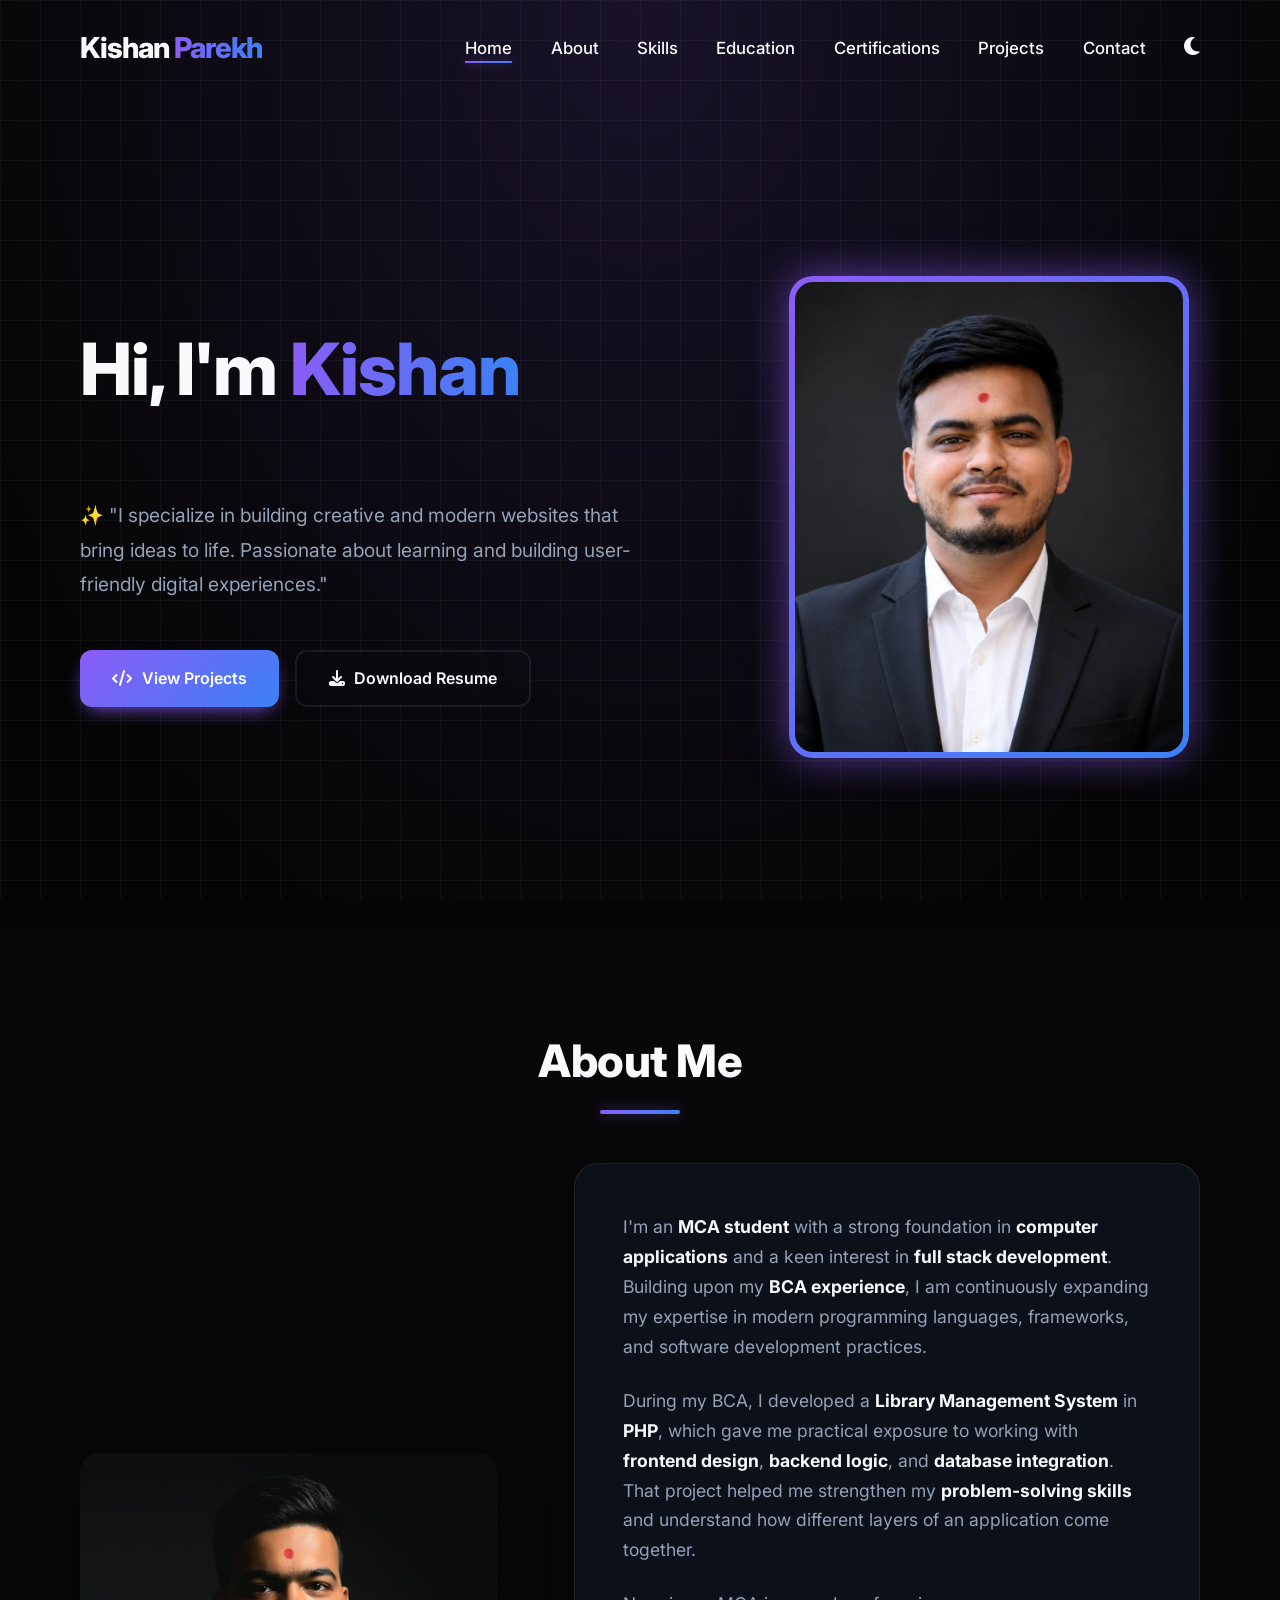
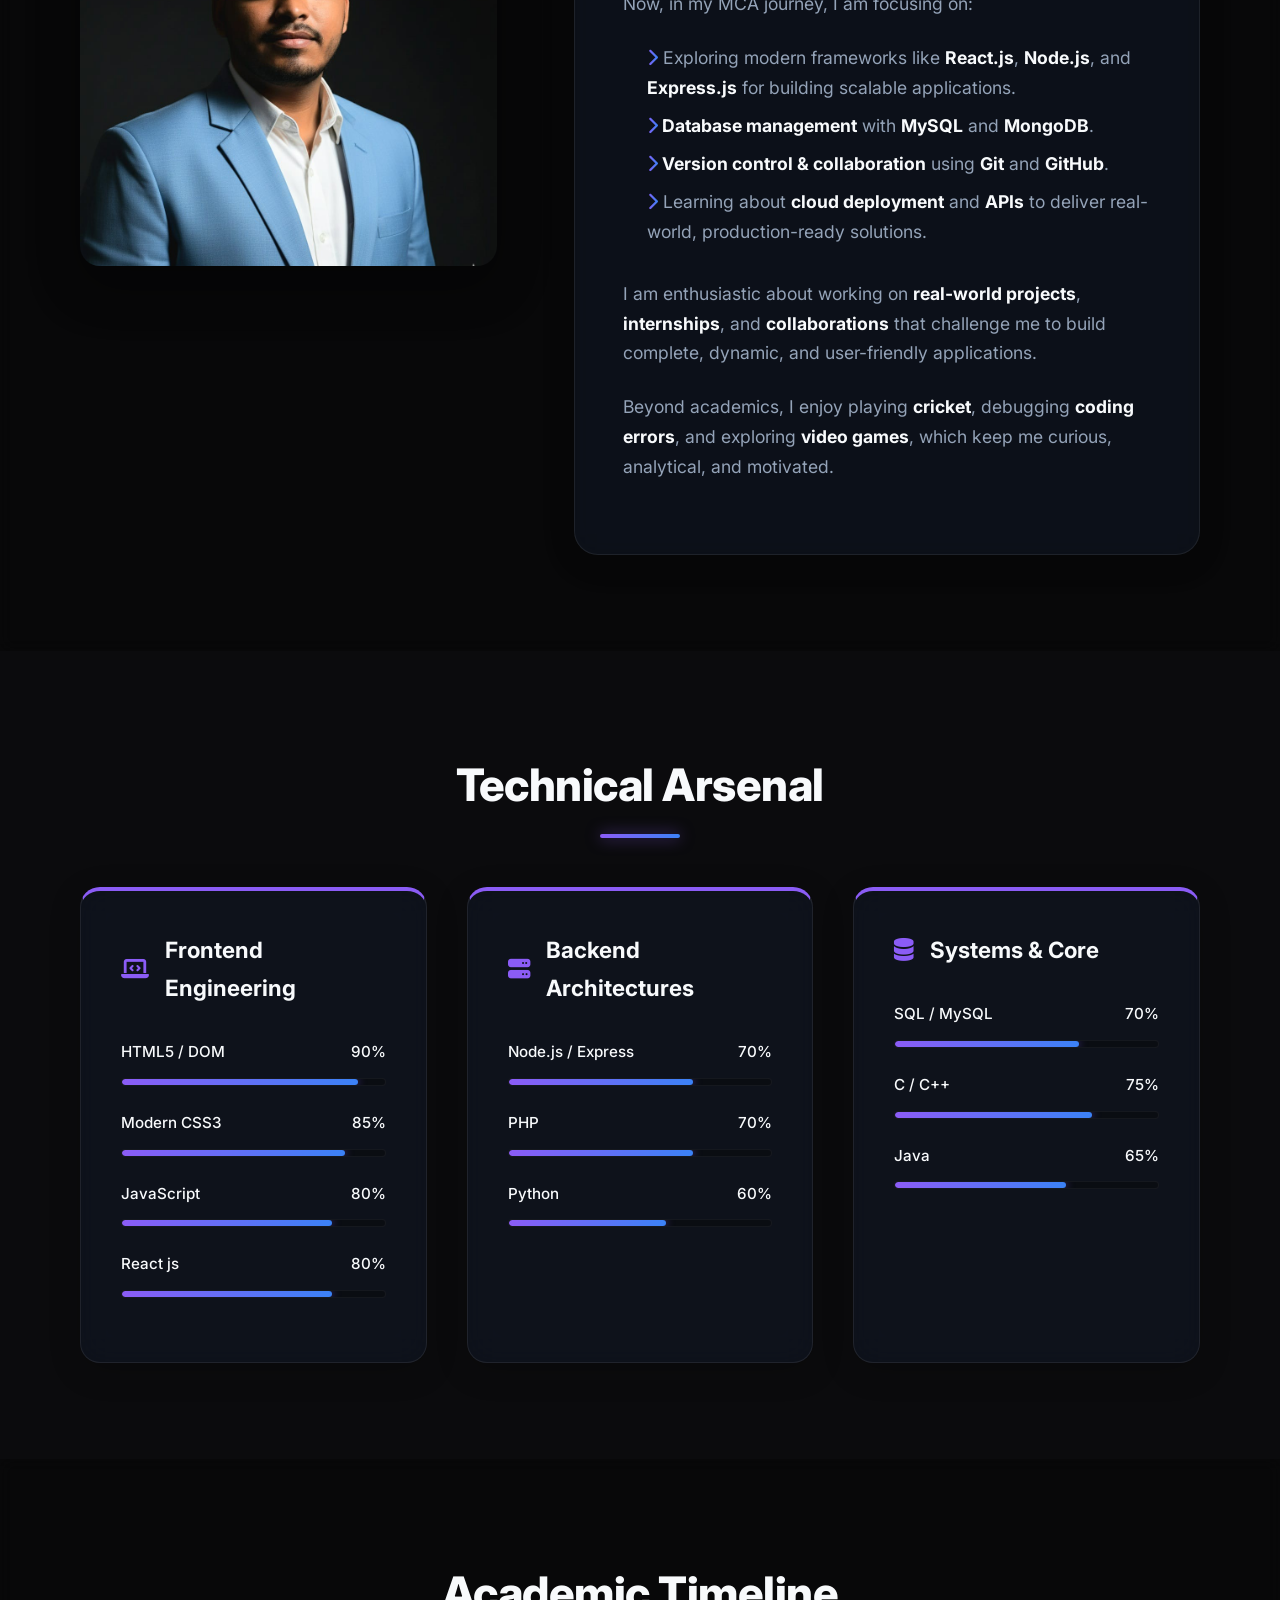
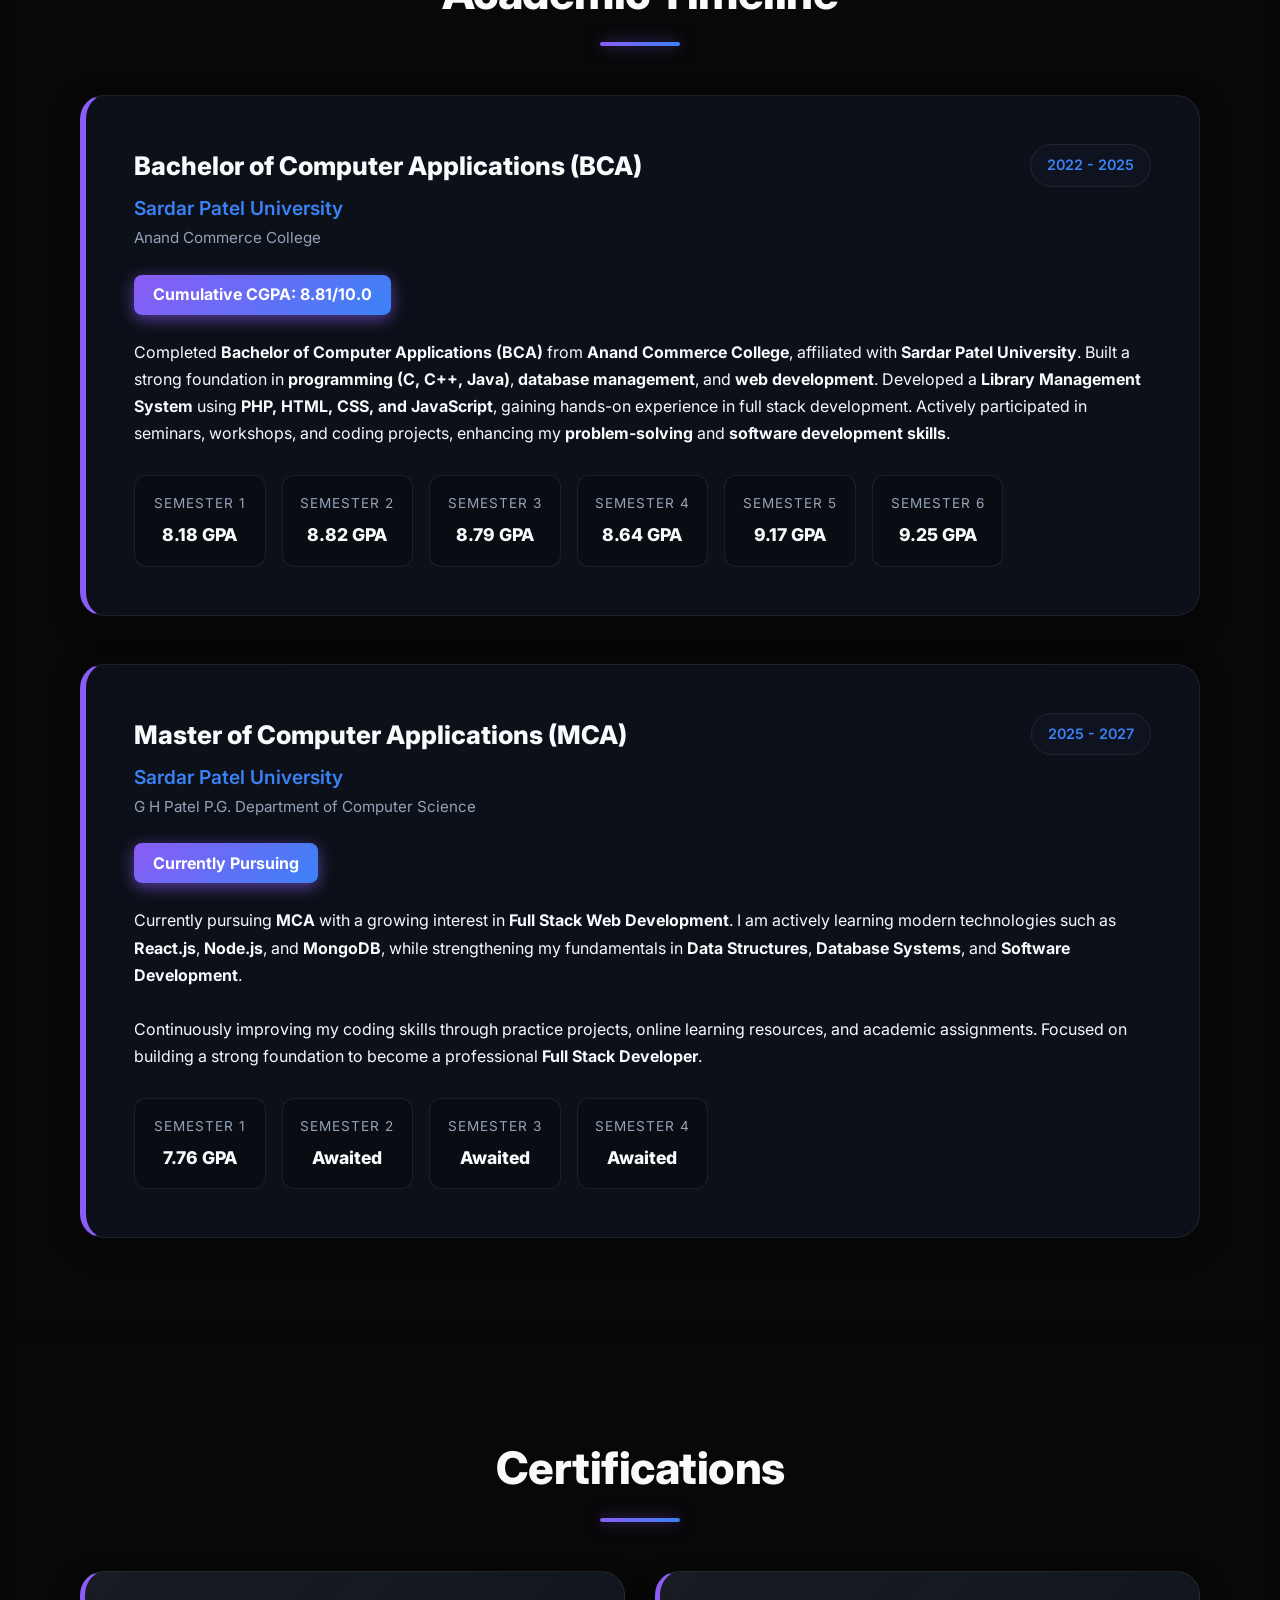
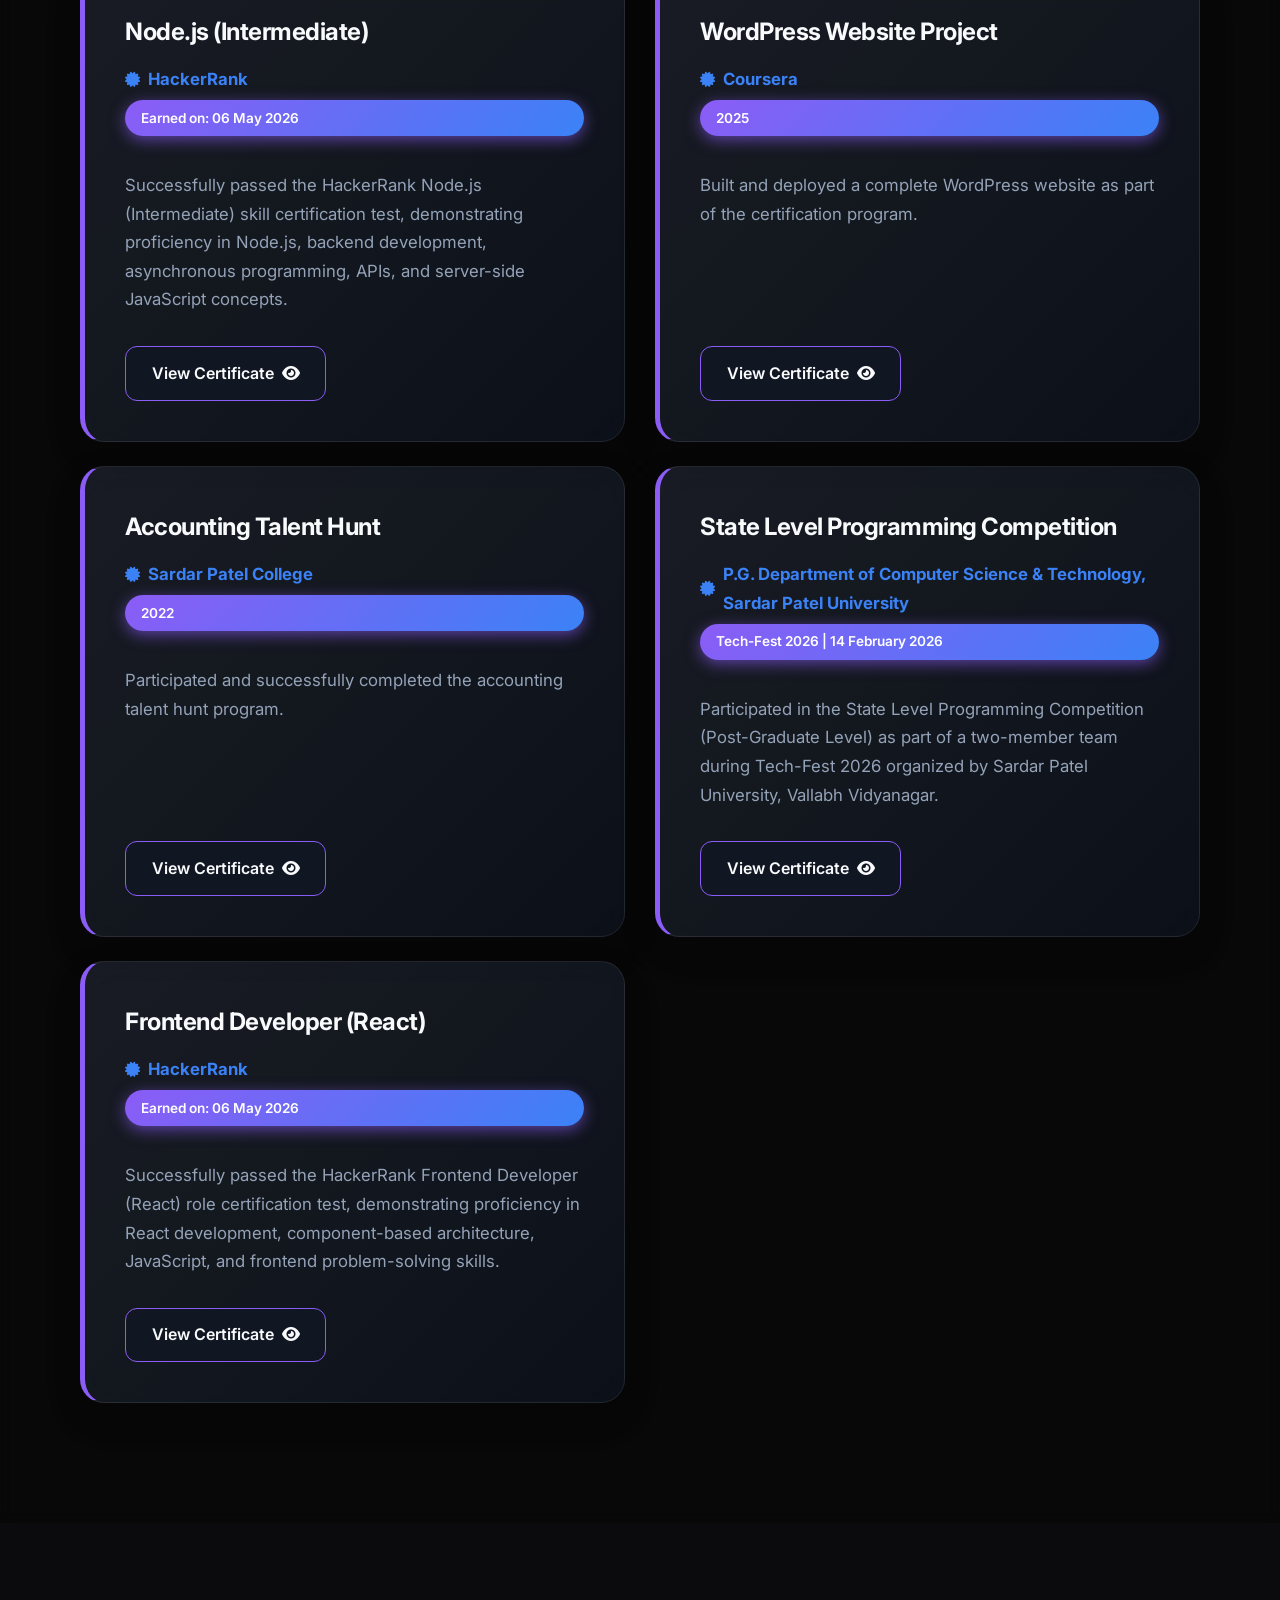
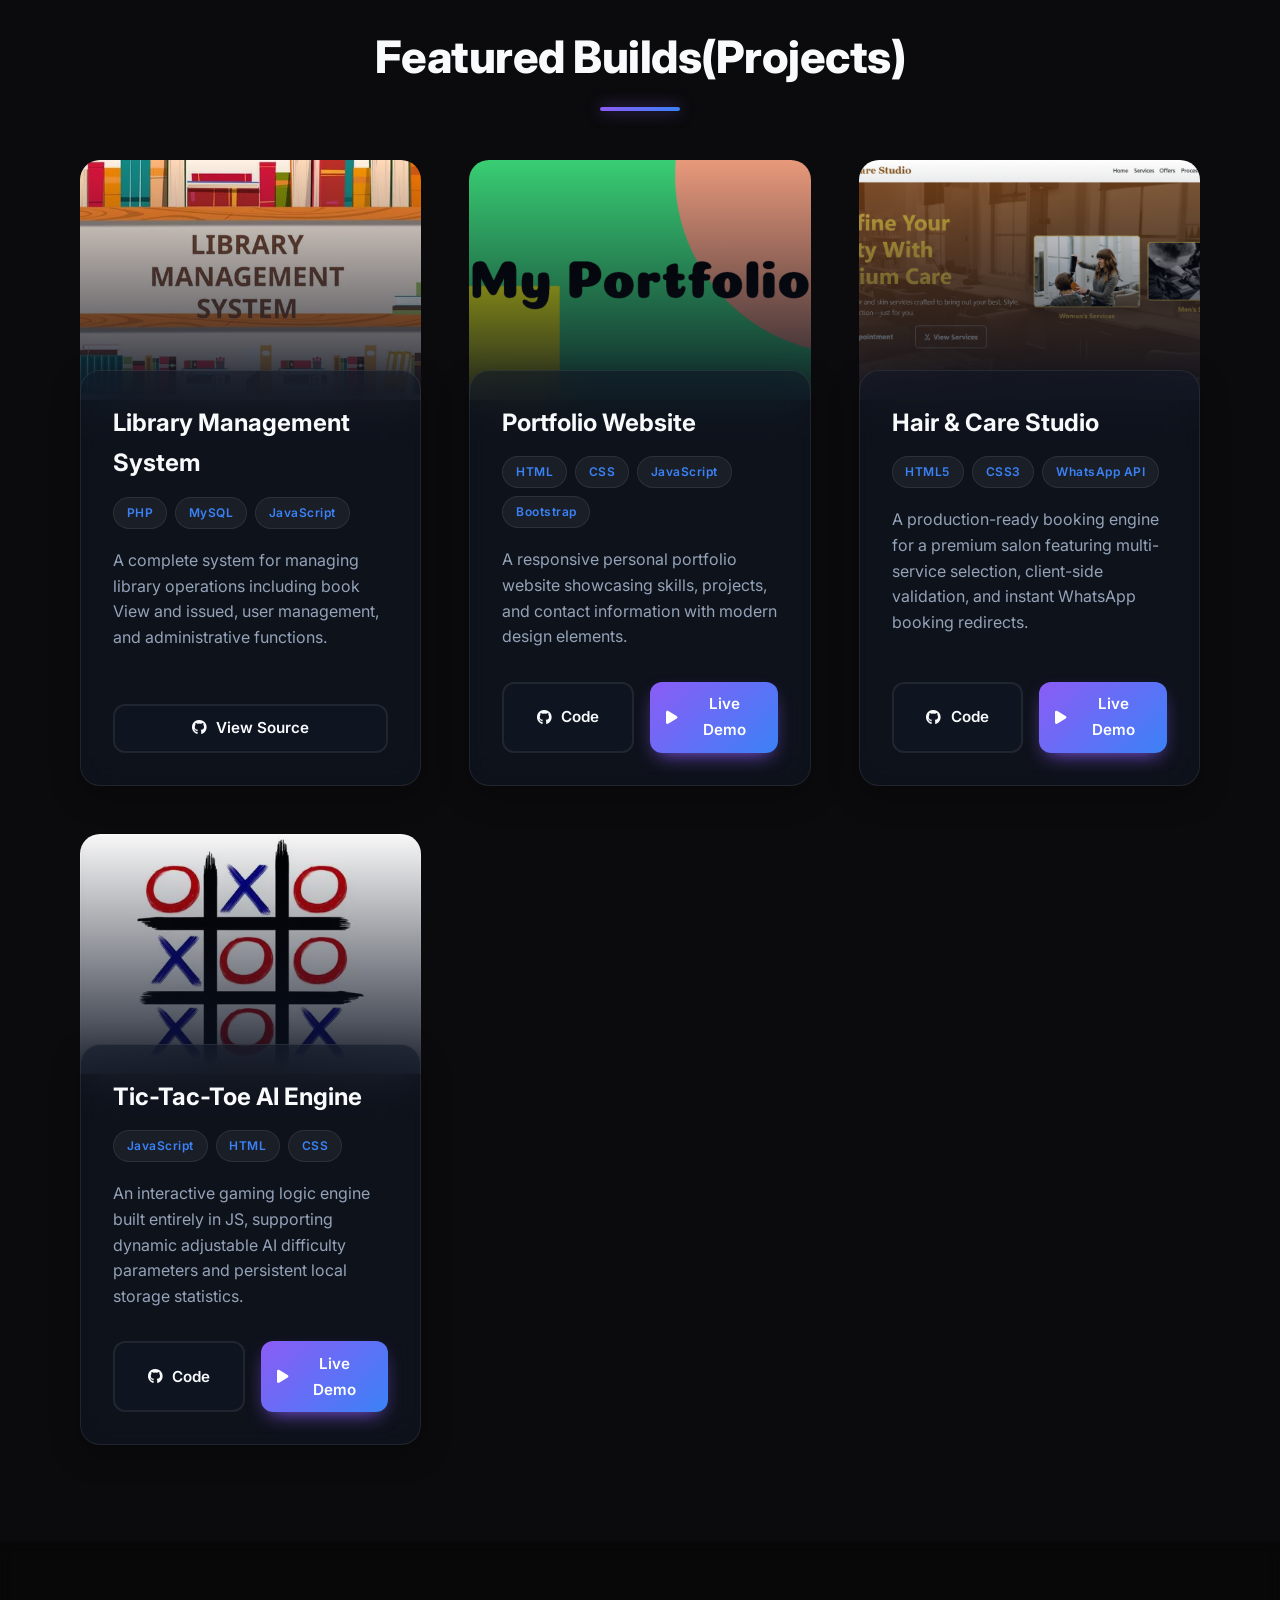
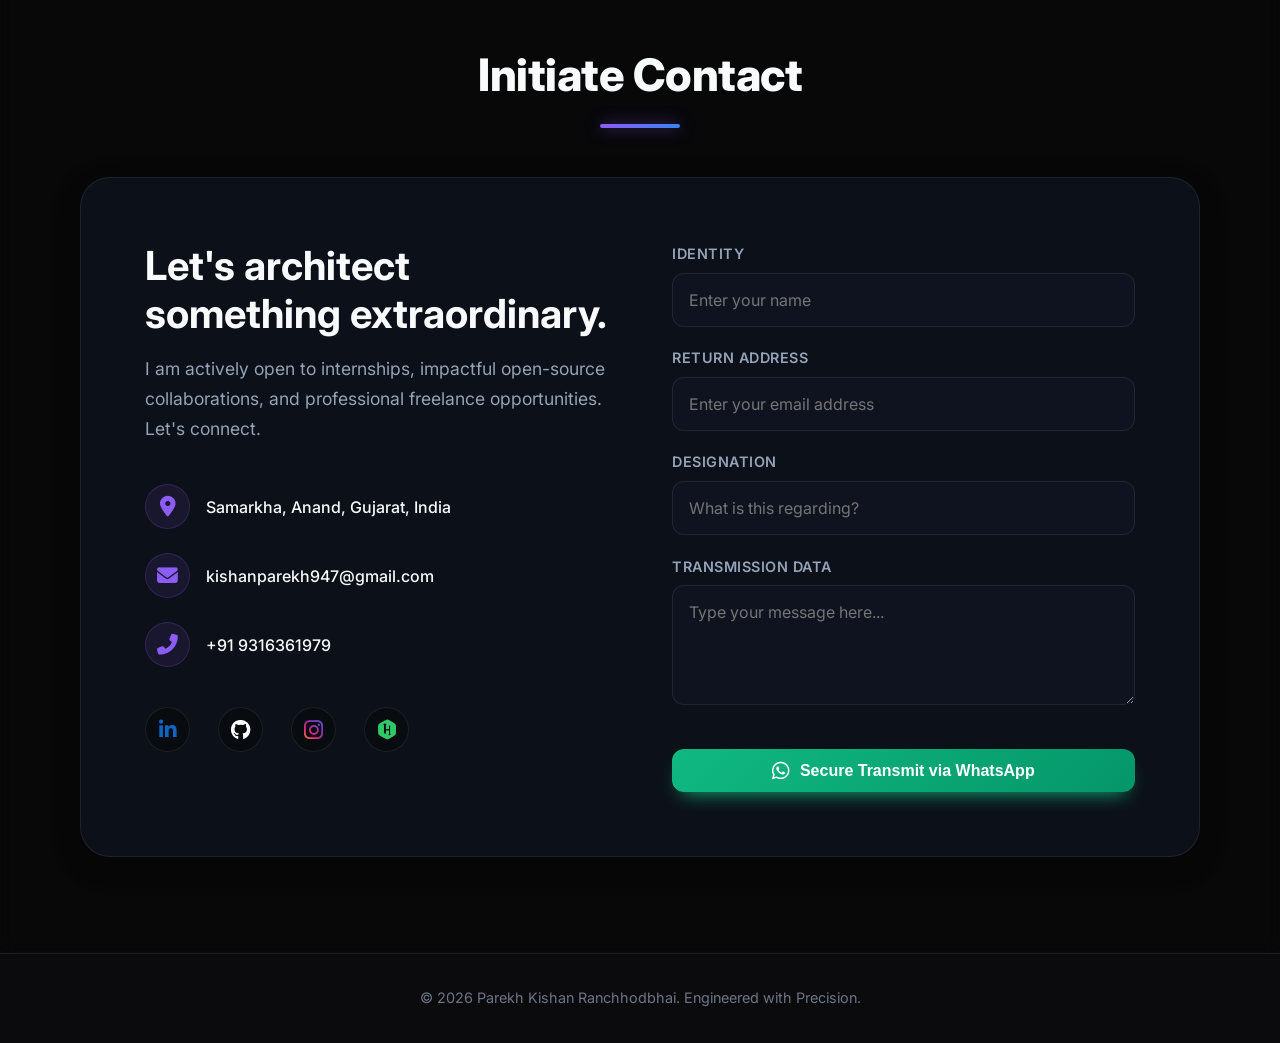
==== index.html @ 35eb6abc "Update index.html" ====
<!doctype html>
<html lang="en">
  <head>
    
    <meta charset="UTF-8" />
    <meta name="viewport" content="width=device-width, initial-scale=1.0" />
    <title>Kishan Parekh | Full Stack Developer</title>

    <!-- Favicon -->
    <br />
    <link rel="icon" type="image/png" href="images/me.png" />

    <!-- Icons (FontAwesome) -->

    <link
      rel="stylesheet"
      href="https://cdnjs.cloudflare.com/ajax/libs/font-awesome/6.4.0/css/all.min.css"
    />

    <!-- Scroll Animations (AOS) -->
    <link href="https://unpkg.com/aos@2.3.1/dist/aos.css" rel="stylesheet" />

    <!-- Custom CSS -->
    <link rel="stylesheet" href="style.css" />
  </head>
  <body>

    <!-- Overlay for Mobile Navbar -->
    <div class="nav-overlay" id="navOverlay"></div>

    <!-- Navigation -->
    <nav class="navbar">
      <div class="container navbar-content">
        <a href="#home" class="logo"
          >Kishan <span class="title-accent">Parekh</span></a
        >

        <button class="mobile-menu-btn" aria-label="Toggle Menu">
          <i class="fas fa-bars"></i>
        </button>

        <ul class="nav-links">
          <li><a href="#home" class="nav-link">Home</a></li>
          <li><a href="#about" class="nav-link">About</a></li>
          <li><a href="#skills" class="nav-link">Skills</a></li>
          <li><a href="#education" class="nav-link">Education</a></li>
          <li><a href="#certifications" class="nav-link">Certifications</a></li>
          <li><a href="#projects" class="nav-link">Projects</a></li>
          <li><a href="#contact" class="nav-link">Contact</a></li>
          <li>
            <button
              class="theme-toggle"
              id="themeToggle"
              aria-label="Toggle Theme"
            >
              <i class="fas fa-moon"></i>
            </button>
          </li>
        </ul>
      </div>
    </nav>

    <!-- Hero Section -->
    <section id="home" class="hero section">
      <div class="container hero-grid">
        <div
          class="hero-content"
          data-aos="fade-right"
          data-aos-duration="1200"
        >
          <h1>Hi, I'm <span class="title-accent">Kishan</span></h1>
          <h2><span class="typed-text"></span></h2>
          <p>
            ✨ "I specialize in building creative and modern websites that bring
            ideas to life. Passionate about learning and building user-friendly
            digital experiences."
          </p>

          <div class="hero-actions">
            <a href="#projects" class="btn btn-primary"
              ><i class="fas fa-code"></i> View Projects</a
            >
            <a
              href="resume/Kishan_Parekh_Resume.pdf"
              target="_blank"
              class="btn btn-outline"
              ><i class="fas fa-download"></i> Download Resume</a
            >
          </div>
        </div>

        <div
          class="hero-image-wrapper"
          data-aos="zoom-in-up"
          data-aos-duration="1200"
          data-aos-delay="200"
        >
          <img
            src="images/me.png"
            alt="Kishan Parekh"
            class="hero-image"
          />
        </div>
      </div>
    </section>

    <!-- About Section -->
    <section id="about" class="about">
      <div class="container">
        <h2 class="section-title" data-aos="fade-up">About Me</h2>

        <div class="about-grid">
          <div class="about-img-box" data-aos="fade-right">
            <img src="images/profile.jpg" alt="Kishan Parekh Profile" />
          </div>

          <div class="about-text glass-panel" data-aos="fade-left">
            <p>
              I'm an <b>MCA student</b> with a strong foundation in
              <b>computer applications</b> and a keen interest in
              <b>full stack development</b>. Building upon my
              <b>BCA experience</b>, I am continuously expanding my expertise in
              modern programming languages, frameworks, and software development
              practices.
            </p>

            <p>
              During my BCA, I developed a <b>Library Management System</b> in
              <b>PHP</b>, which gave me practical exposure to working with
              <b>frontend design</b>, <b>backend logic</b>, and
              <b>database integration</b>. That project helped me strengthen my
              <b>problem-solving skills</b> and understand how different layers
              of an application come together.
            </p>

            <p>Now, in my MCA journey, I am focusing on:</p>
            <ul class="about-list">
              <li>
                <i class="fas fa-chevron-right title-accent"></i> Exploring
                modern frameworks like <b>React.js</b>, <b>Node.js</b>, and
                <b>Express.js</b> for building scalable applications.
              </li>
              <li>
                <i class="fas fa-chevron-right title-accent"></i
                ><b> Database management</b> with <b>MySQL</b> and
                <b>MongoDB</b>.
              </li>
              <li>
                <i class="fas fa-chevron-right title-accent"></i
                ><b> Version control & collaboration</b> using <b>Git</b> and
                <b>GitHub</b>.
              </li>
              <li>
                <i class="fas fa-chevron-right title-accent"></i> Learning about
                <b>cloud deployment</b> and <b>APIs</b> to deliver real-world,
                production-ready solutions.
              </li>
            </ul>

            <p>
              I am enthusiastic about working on <b>real-world projects</b>,
              <b>internships</b>, and <b>collaborations</b> that challenge me to
              build complete, dynamic, and user-friendly applications.
            </p>
            <p>
              Beyond academics, I enjoy playing <b>cricket</b>, debugging
              <b>coding errors</b>, and exploring <b>video games</b>, which keep
              me curious, analytical, and motivated.
            </p>
          </div>
        </div>
      </div>
    </section>

    <!-- Skills Section -->
    <section id="skills" class="skills">
      <div class="container">
        <h2 class="section-title" data-aos="fade-up">Technical Arsenal</h2>

        <div class="skills-grid">
          <!-- Frontend -->
          <div
            class="skill-card glass-panel"
            data-aos="fade-up"
            data-aos-delay="100"
          >
            <h3><i class="fas fa-laptop-code"></i> Frontend Engineering</h3>

            <div class="skill-item">
              <div class="skill-info">
                <span>HTML5 / DOM</span> <span>90%</span>
              </div>
              <div class="skill-bar-bg">
                <div class="skill-bar" data-value="90"></div>
              </div>
            </div>

            <div class="skill-item">
              <div class="skill-info">
                <span>Modern CSS3</span> <span>85%</span>
              </div>
              <div class="skill-bar-bg">
                <div class="skill-bar" data-value="85"></div>
              </div>
            </div>

            <div class="skill-item">
              <div class="skill-info">
                <span>JavaScript</span> <span>80%</span>
              </div>
              <div class="skill-bar-bg">
                <div class="skill-bar" data-value="80"></div>
              </div>
            </div>
            <div class="skill-item">
              <div class="skill-info">
                <span>React js</span> <span>80%</span>
              </div>
              <div class="skill-bar-bg">
                <div class="skill-bar" data-value="80"></div>
              </div>
            </div>
          </div>

          <!-- Backend -->
          <div
            class="skill-card glass-panel"
            data-aos="fade-up"
            data-aos-delay="200"
          >
            <h3><i class="fas fa-server"></i> Backend Architectures</h3>

            <div class="skill-item">
              <div class="skill-info">
                <span>Node.js / Express</span> <span>70%</span>
              </div>
              <div class="skill-bar-bg">
                <div class="skill-bar" data-value="70"></div>
              </div>
            </div>

            <div class="skill-item">
              <div class="skill-info"><span>PHP</span> <span>70%</span></div>
              <div class="skill-bar-bg">
                <div class="skill-bar" data-value="70"></div>
              </div>
            </div>

            <div class="skill-item">
              <div class="skill-info"><span>Python</span> <span>60%</span></div>
              <div class="skill-bar-bg">
                <div class="skill-bar" data-value="60"></div>
              </div>
            </div>
          </div>

          <!-- Database & Core -->
          <div
            class="skill-card glass-panel"
            data-aos="fade-up"
            data-aos-delay="300"
          >
            <h3><i class="fas fa-database"></i> Systems & Core</h3>

            <div class="skill-item">
              <div class="skill-info">
                <span>SQL / MySQL</span> <span>70%</span>
              </div>
              <div class="skill-bar-bg">
                <div class="skill-bar" data-value="70"></div>
              </div>
            </div>

            <div class="skill-item">
              <div class="skill-info">
                <span>C / C++ </span> <span>75%</span>
              </div>
              <div class="skill-bar-bg">
                <div class="skill-bar" data-value="75"></div>
              </div>
            </div>

            <div class="skill-item">
              <div class="skill-info"><span>Java</span> <span>65%</span></div>
              <div class="skill-bar-bg">
                <div class="skill-bar" data-value="65"></div>
              </div>
            </div>
          </div>
        </div>
      </div>
    </section>

    <!-- Education Timeline Section -->
    <section id="education" class="education">
      <div class="container">
        <h2 class="section-title" data-aos="fade-up">Academic Timeline</h2>

        <div class="edu-grid">
          <!-- BCA -->
          <div
            class="edu-card glass-panel"
            data-aos="fade-up"
            data-aos-delay="100"
          >
            <div class="edu-header">
              <div>
                <div class="edu-degree">
                  Bachelor of Computer Applications (BCA)
                </div>
                <div class="edu-uni">Sardar Patel University</div>
                <div class="edu-college">Anand Commerce College</div>
              </div>
              <div class="edu-year">2022 - 2025</div>
            </div>

            <div class="cgpa-pill">Cumulative CGPA: 8.81/10.0</div>

            <p>
              Completed <b>Bachelor of Computer Applications (BCA)</b> from
              <b>Anand Commerce College</b>, affiliated with
              <b>Sardar Patel University</b>. Built a strong foundation in
              <b>programming (C, C++, Java)</b>, <b>database management</b>, and
              <b>web development</b>. Developed a
              <b>Library Management System</b> using
              <b>PHP, HTML, CSS, and JavaScript</b>, gaining hands-on experience
              in full stack development. Actively participated in seminars,
              workshops, and coding projects, enhancing my
              <b>problem-solving</b> and <b>software development skills</b>.
            </p>
            <br />
            <div class="sem-grid">
              <div class="sem-card">
                <div class="sem-title">Semester 1</div>
                <div class="sem-gpa">8.18 GPA</div>
              </div>
              <div class="sem-card">
                <div class="sem-title">Semester 2</div>
                <div class="sem-gpa">8.82 GPA</div>
              </div>
              <div class="sem-card">
                <div class="sem-title">Semester 3</div>
                <div class="sem-gpa">8.79 GPA</div>
              </div>
              <div class="sem-card">
                <div class="sem-title">Semester 4</div>
                <div class="sem-gpa">8.64 GPA</div>
              </div>
              <div class="sem-card">
                <div class="sem-title">Semester 5</div>
                <div class="sem-gpa">9.17 GPA</div>
              </div>
              <div class="sem-card">
                <div class="sem-title">Semester 6</div>
                <div class="sem-gpa">9.25 GPA</div>
              </div>
            </div>
          </div>

          <!-- MCA -->
          <div class="edu-card glass-panel" data-aos="fade-up">
            <div class="edu-header">
              <div>
                <div class="edu-degree">
                  Master of Computer Applications (MCA)
                </div>
                <div class="edu-uni">Sardar Patel University</div>
                <div class="edu-college">
                  G H Patel P.G. Department of Computer Science
                </div>
              </div>
              <div class="edu-year">2025 - 2027</div>
            </div>

            <div class="cgpa-pill">Currently Pursuing</div>

            <p>
              Currently pursuing <b>MCA</b> with a growing interest in
              <b>Full Stack Web Development</b>. I am actively learning modern
              technologies such as <b>React.js</b>, <b>Node.js</b>, and
              <b>MongoDB</b>, while strengthening my fundamentals in
              <b>Data Structures</b>, <b>Database Systems</b>, and
              <b>Software Development</b>.

              <br /><br />

              Continuously improving my coding skills through practice projects,
              online learning resources, and academic assignments. Focused on
              building a strong foundation to become a professional
              <b>Full Stack Developer</b>.
            </p>
            <br />
            <div class="sem-grid">
              <div class="sem-card">
                <div class="sem-title">Semester 1</div>
                <div class="sem-gpa">7.76 GPA</div>
              </div>
              <div class="sem-card">
                <div class="sem-title">Semester 2</div>
                <div class="sem-gpa">Awaited</div>
              </div>
              <div class="sem-card">
                <div class="sem-title">Semester 3</div>
                <div class="sem-gpa">Awaited</div>
              </div>
              <div class="sem-card">
                <div class="sem-title">Semester 4</div>
                <div class="sem-gpa">Awaited</div>
              </div>
            </div>
          </div>
        </div>
      </div>
    </section>

    <!-- Certifications Section -->
    <section id="certifications">
      <div class="container">
        <h2 class="section-title fade-in" data-aos="fade-up">Certifications</h2>
        <div class="row">
          <div class="col-md-6 mb-4">
            <div
              class="certification-card stagger-item"
              data-aos="fade-up"
              data-aos-delay="600"
            >
              <h3 class="certification-name">Node.js (Intermediate)</h3>

              <p class="certification-issuer mb-1">HackerRank</p>

              <p class="certification-date mb-2">Earned on: 06 May 2026</p>

              <p>
                Successfully passed the HackerRank Node.js (Intermediate) skill
                certification test, demonstrating proficiency in Node.js,
                backend development, asynchronous programming, APIs, and
                server-side JavaScript concepts.
              </p>

              <a
                href="#"
                class="certification-btn"
                data-bs-toggle="modal"
                data-bs-target="#certificateModal"
                data-certificate="images/download.png"
              >
                View Certificate
              </a>
            </div>
          </div>
          <div class="col-md-6 mb-4">
            <div
              class="certification-card stagger-item"
              data-aos="fade-up"
              data-aos-delay="200"
            >
              <h3 class="certification-name">WordPress Website Project</h3>
              <p class="certification-issuer mb-1">Coursera</p>
              <p class="certification-date mb-2">2025</p>
              <p>
                Built and deployed a complete WordPress website as part of the
                certification program.
              </p>
              <a
                href="#"
                class="certification-btn"
                data-bs-toggle="modal"
                data-bs-target="#certificateModal"
                data-certificate="images/c5.jpg"
                >View Certificate</a
              >
            </div>
          </div>

          <div class="col-md-6 mb-4">
            <div
              class="certification-card stagger-item"
              data-aos="fade-up"
              data-aos-delay="300"
            >
              <h3 class="certification-name">Accounting Talent Hunt</h3>
              <p class="certification-issuer mb-1">Sardar Patel College</p>
              <p class="certification-date mb-2">2022</p>
              <p>
                Participated and successfully completed the accounting talent
                hunt program.
              </p>
              <a
                href="#"
                class="certification-btn"
                data-bs-toggle="modal"
                data-bs-target="#certificateModal"
                data-certificate="images/c2.jpg"
                >View Certificate</a
              >
            </div>
          </div>

          <div class="col-md-6 mb-4">
            <div
              class="certification-card stagger-item"
              data-aos="fade-up"
              data-aos-delay="400"
            >
              <h3 class="certification-name">
                State Level Programming Competition
              </h3>
              <p class="certification-issuer mb-1">
                P.G. Department of Computer Science & Technology, Sardar Patel
                University
              </p>
              <p class="certification-date mb-2">
                Tech-Fest 2026 | 14 February 2026
              </p>
              <p>
                Participated in the State Level Programming Competition
                (Post-Graduate Level) as part of a two-member team during
                Tech-Fest 2026 organized by Sardar Patel University, Vallabh
                Vidyanagar.
              </p>
              <a
                href="#"
                class="certification-btn"
                data-bs-toggle="modal"
                data-bs-target="#certificateModal"
                data-certificate="images/tf.jpg"
              >
                View Certificate
              </a>
            </div>
          </div>
          <div class="col-md-6 mb-4">
            <div
              class="certification-card stagger-item"
              data-aos="fade-up"
              data-aos-delay="500"
            >
              <h3 class="certification-name">Frontend Developer (React)</h3>

              <p class="certification-issuer mb-1">HackerRank</p>

              <p class="certification-date mb-2">Earned on: 06 May 2026</p>

              <p>
                Successfully passed the HackerRank Frontend Developer (React)
                role certification test, demonstrating proficiency in React
                development, component-based architecture, JavaScript, and
                frontend problem-solving skills.
              </p>

              <a
                href="#"
                class="certification-btn"
                data-bs-toggle="modal"
                data-bs-target="#certificateModal"
                data-certificate="images/react js ct.png"
              >
                View Certificate
              </a>
            </div>
          </div>
        </div>
      </div>
    </section>

    <!-- Projects Section -->
    <section id="projects" class="projects">
      <div class="container">
        <h2 class="section-title" data-aos="fade-up">
          Featured Builds(Projects)
        </h2>

        <div class="project-grid">
          <!-- Project 1 -->
          <div class="project-card" data-aos="fade-up" data-aos-delay="100">
            <div class="project-img-wrapper">
              <img src="projects/OIP1.jpg" alt="Library Management System" />
            </div>
            <div class="project-content glass-panel">
              <h3>Library Management System</h3>
              <div class="tech-stack">
                <span class="tech-pill">PHP</span>
                <span class="tech-pill">MySQL</span>
                <span class="tech-pill">JavaScript</span>
              </div>
              <p>
                A complete system for managing library operations including book
                View and issued, user management, and administrative functions.
              </p>
              <div class="project-links">
                <a
                  href="https://github.com/Kishanparekh0369/Library-Management-System"
                  target="_blank"
                  class="btn btn-outline"
                  ><i class="fab fa-github"></i> View Source</a
                >
              </div>
            </div>
          </div>
          <!-- Project 1.2 -->
          <div class="project-card" data-aos="fade-up" data-aos-delay="100">
            <div class="project-img-wrapper">
              <img src="projects/ppp.png" alt="Portfolio Website" />
            </div>
            <div class="project-content glass-panel">
              <h3>Portfolio Website</h3>
              <div class="tech-stack">
                <span class="tech-pill">HTML</span>
                <span class="tech-pill">CSS</span>
                <span class="tech-pill">JavaScript</span>
                <span class="tech-pill">Bootstrap</span>
              </div>
              <p>
                A responsive personal portfolio website showcasing skills,
                projects, and contact information with modern design elements.
              </p>
              <div class="project-links">
                <a
                  href="https://github.com/Kishanparekh0369/my-portfolio"
                  target="_blank"
                  class="btn btn-outline"
                  ><i class="fab fa-github"></i> Code</a
                >
                <a
                  href="https://kishanparekh0369.github.io/my-portfolio/"
                  target="_blank"
                  class="btn btn-primary"
                  ><i class="fas fa-play"></i> Live Demo</a
                >
              </div>
            </div>
          </div>

          <!-- Project 2 -->
          <div class="project-card" data-aos="fade-up" data-aos-delay="200">
            <div class="project-img-wrapper">
              <img src="projects/hc.jpg" alt="Hair & Care Studio" />
            </div>
            <div class="project-content glass-panel">
              <h3>Hair & Care Studio</h3>
              <div class="tech-stack">
                <span class="tech-pill">HTML5</span>
                <span class="tech-pill">CSS3</span>
                <span class="tech-pill">WhatsApp API</span>
              </div>
              <p>
                A production-ready booking engine for a premium salon featuring
                multi-service selection, client-side validation, and instant
                WhatsApp booking redirects.
              </p>
              <div class="project-links">
                <a
                  href="https://github.com/Kishanparekh0369/Hair-Care-Studio"
                  target="_blank"
                  class="btn btn-outline"
                  ><i class="fab fa-github"></i> Code</a
                >
                <a
                  href="https://kishanparekh0369.github.io/Hair-Care-Studio/"
                  target="_blank"
                  class="btn btn-primary"
                  ><i class="fas fa-play"></i> Live Demo</a
                >
              </div>
            </div>
          </div>

          <!-- Project 3 -->
          <div class="project-card" data-aos="fade-up" data-aos-delay="300">
            <div class="project-img-wrapper">
              <img src="projects/ttt.jpg" alt="Tic Tac Toe AI" />
            </div>
            <div class="project-content glass-panel">
              <h3>Tic-Tac-Toe AI Engine</h3>
              <div class="tech-stack">
                <span class="tech-pill">JavaScript</span>
                <span class="tech-pill">HTML</span>
                <span class="tech-pill">CSS</span>
              </div>
              <p>
                An interactive gaming logic engine built entirely in JS,
                supporting dynamic adjustable AI difficulty parameters and
                persistent local storage statistics.
              </p>
              <div class="project-links">
                <a
                  href="https://github.com/Kishanparekh0369/Kishan_Game"
                  target="_blank"
                  class="btn btn-outline"
                  ><i class="fab fa-github"></i> Code</a
                >
                <a
                  href="https://kishanparekh0369.github.io/Kishan_Game/"
                  target="_blank"
                  class="btn btn-primary"
                  ><i class="fas fa-play"></i> Live Demo</a
                >
              </div>
            </div>
          </div>
        </div>
      </div>
    </section>

    <!-- Contact Section -->
    <section id="contact" class="contact">
      <div class="container">
        <h2 class="section-title" data-aos="fade-up">Initiate Contact</h2>

        <div
          class="contact-wrap glass-panel"
          data-aos="zoom-in-up"
          data-aos-delay="100"
        >
          <div class="contact-info">
            <h3>Let's architect something extraordinary.</h3>
            <p>
              I am actively open to internships, impactful open-source
              collaborations, and professional freelance opportunities. Let's
              connect.
            </p>

            <div class="contact-item">
              <div class="contact-icon">
                <i class="fas fa-map-marker-alt"></i>
              </div>
              <span class="contact-text">Samarkha, Anand, Gujarat, India</span>
            </div>

            <div class="contact-item">
              <div class="contact-icon"><i class="fas fa-envelope"></i></div>
              <a href="mailto:kishanparekh947@gmail.com" class="contact-text"
                >kishanparekh947@gmail.com</a
              >
            </div>

            <div class="contact-item">
              <div class="contact-icon"><i class="fas fa-phone-alt"></i></div>
              <a href="tel:+919316361979" class="contact-text"
                >+91 9316361979</a
              >
            </div>

            <div class="social-links">
              <a
                href="https://www.linkedin.com/in/kishan-parekh-b97190364"
                target="_blank"
              >
                <i class="fa-brands fa-linkedin-in"></i>
              </a>

              <a href="https://github.com/Kishanparekh0369" target="_blank">
                <i class="fa-brands fa-github"></i>
              </a>

              <a
                href="https://www.instagram.com/invites/contact/?igsh=1lzeqlxd2sja7&utm_content=emeoglm"
                target="_blank"
              >
                <i class="fa-brands fa-instagram"></i>
              </a>
              <a
                href="https://www.hackerrank.com/profile/kishanparekh0369"
                target="_blank"
              >
                <i class="fab fa-hackerrank"></i>
              </a>
            </div>
          </div>

          <div class="contact-form">
            <form id="contactForm">
              <div class="form-group">
                <label for="name">IDENTITY</label>
                <input
                  type="text"
                  id="name"
                  class="form-control"
                  placeholder="Enter your name"
                  required
                />
              </div>
              <div class="form-group">
                <label for="email">RETURN ADDRESS</label>
                <input
                  type="email"
                  id="email"
                  class="form-control"
                  placeholder="Enter your email address"
                  required
                />
              </div>
              <div class="form-group">
                <label for="subject">DESIGNATION</label>
                <input
                  type="text"
                  id="subject"
                  class="form-control"
                  placeholder="What is this regarding?"
                />
              </div>
              <div class="form-group">
                <label for="message">TRANSMISSION DATA</label>
                <textarea
                  id="message"
                  class="form-control"
                  placeholder="Type your message here..."
                  required
                ></textarea>
              </div>
              <button
                type="button"
                id="whatsappBtn"
                class="btn btn-success"
                style="width: 100%; margin-top: 1rem"
              >
                <i class="fab fa-whatsapp fa-lg"></i> Secure Transmit via
                WhatsApp
              </button>
            </form>
          </div>
        </div>
      </div>
    </section>

    <!-- Custom Modal for Certificates -->
    <div class="modal-overlay" id="certificateModal" aria-hidden="true">
      <div
        class="modal-content glass-panel"
        data-aos="zoom-in"
        data-aos-duration="400"
      >
        <button class="modal-close" aria-label="Close Modal">
          <i class="fas fa-times"></i>
        </button>
        <img src="" alt="Certificate" id="modalCertificateImg" />
      </div>
    </div>

    <!-- Footer -->
    <footer>
      <div class="container">
        <p style="opacity: 0.7">
          © 2026 Parekh Kishan Ranchhodbhai. Engineered with Precision.
        </p>
      </div>
    </footer>

    <!-- Scripts -->

    <!-- Typed.js -->
    <script src="https://cdn.jsdelivr.net/npm/typed.js@2.0.12"></script>
    <!-- AOS Animation -->
    <script src="https://unpkg.com/aos@2.3.1/dist/aos.js"></script>

    <!-- Custom Script -->
    <script src="script.js"></script>
  </body>
</html>
---- style.css ----
@import url('https://fonts.googleapis.com/css2?family=Inter:wght@300;400;500;600;700;800&display=swap');

:root {
  /* Dark Theme Colors */
  --bg-primary: rgba(10, 10, 12, 0.6);
  --bg-secondary: rgba(15, 15, 18, 0.7);
  --bg-tertiary: rgba(20, 20, 24, 0.8);
  
  --bg-base: #050505;
  --bg-grid: linear-gradient(to right, rgba(255, 255, 255, 0.04) 1px, transparent 1px),
             linear-gradient(to bottom, rgba(255, 255, 255, 0.04) 1px, transparent 1px);
  --bg-glow: radial-gradient(ellipse at 50% 0%, rgba(139, 92, 246, 0.15), transparent 80%);
  
  --accent-primary: #8B5CF6; /* Neon Purple */
  --accent-secondary: #3B82F6; /* Neon Blue */
  --accent-glow: rgba(139, 92, 246, 0.6);
  --success-color: #10B981;  /* Neon Green */
  
  --text-main: #F8FAFC;
  --text-muted: #94A3B8;

  /* Glassmorphism */
  --glass-bg: rgba(17, 24, 39, 0.55);
  --glass-border: rgba(255, 255, 255, 0.08);
  --glass-highlight: rgba(255, 255, 255, 0.12);

  /* Spacing */
  --section-padding: clamp(4rem, 8vw, 6rem) 0; /* responsive vertical padding */
  
  /* Transitions */
  --transition-smooth: all 0.4s cubic-bezier(0.175, 0.885, 0.32, 1.275);
}

[data-theme="light"] {
  --bg-primary: rgba(255, 255, 255, 0.7);
  --bg-secondary: rgba(250, 250, 250, 0.8);
  --bg-tertiary: rgba(245, 245, 245, 0.9);
  
  --bg-base: #fafafa;
  --bg-grid: linear-gradient(to right, rgba(0, 0, 0, 0.04) 1px, transparent 1px),
             linear-gradient(to bottom, rgba(0, 0, 0, 0.04) 1px, transparent 1px);
  --bg-glow: radial-gradient(ellipse at 50% 0%, rgba(109, 40, 217, 0.12), transparent 80%);
  
  --accent-primary: #6D28D9; 
  --accent-secondary: #2563EB;
  --accent-glow: rgba(109, 40, 217, 0.4);
  
  --text-main: #0F172A;
  --text-muted: #475569;
  
  --glass-bg: rgba(255, 255, 255, 0.8);
  --glass-border: rgba(0, 0, 0, 0.08);
  --glass-highlight: rgba(0, 0, 0, 0.1);
}

* {
  margin: 0;
  padding: 0;
  box-sizing: border-box;
}

html {
  scroll-behavior: smooth;
  overflow-x: hidden;
}
.social-links a {
  display: inline-flex;
  align-items: center;
  justify-content: center;
  width: 45px;
  height: 45px;
  margin-right: 12px;
  border-radius: 50%;
  background: rgba(255, 255, 255, 0.05);
  font-size: 20px;
  transition: 0.3s;
}
.social-links a .fa-hackerrank {
  color: #2EC866;
}

/* LinkedIn */
.social-links a:nth-child(1) i {
  color: #0A66C2;
}

/* GitHub FIX (IMPORTANT) */
.social-links a:nth-child(2) i {
  color: #ffffff;   /* white kar diya */
}

/* Instagram FIX */
.social-links a:nth-child(3) i {
  background: linear-gradient(45deg, #f58529, #dd2a7b, #8134af, #515bd4);
  -webkit-background-clip: text;
  -webkit-text-fill-color: transparent;
  font-size: 22px;
}

/* Hover */
.social-links a:hover {
  transform: translateY(-5px);
  background: rgba(255,255,255,0.1);
}

body {
  font-family: 'Inter', sans-serif;
  color: var(--text-main);
  line-height: 1.7;
  overflow-x: hidden;
  transition: color 0.4s ease, background-color 0.4s ease;
  background-color: var(--bg-base);
  background-image: var(--bg-grid), var(--bg-glow);
  background-size: 40px 40px, 40px 40px, 100% 100%;
  background-attachment: fixed;
}

ul { list-style: none; }
a { text-decoration: none; color: inherit; transition: var(--transition-smooth); }
img { max-width: 100%; height: auto; display: block; object-fit: cover; }
b, strong { color: var(--text-main); font-weight: 700; }

.container {
  max-width: 1200px;
  margin: 0 auto;
  padding: 0 clamp(1.5rem, 5vw, 2.5rem); /* responsive horizontal padding */
}



/* Glassmorphism Utilities */
.glass-panel {
  background: var(--glass-bg);
  backdrop-filter: blur(16px);
  -webkit-backdrop-filter: blur(16px);
  border: 1px solid var(--glass-border);
  box-shadow: 0 8px 32px rgba(0, 0, 0, 0.2);
  position: relative;
  overflow: hidden;
}

.glass-panel::before {
  content: '';
  position: absolute;
  top: 0; left: -100%;
  width: 50%; height: 100%;
  background: linear-gradient(to right, transparent, var(--glass-highlight), transparent);
  transform: skewX(-20deg);
  transition: 0.6s;
  pointer-events: none;
}
.glass-panel:hover::before {
  left: 150%;
}

.title-accent {
  background: linear-gradient(to right, var(--accent-primary), var(--accent-secondary));
  -webkit-background-clip: text;
  background-clip: text;
  color: transparent;
}

.section-title {
  font-size: clamp(2rem, 5vw, 2.8rem);
  font-weight: 800;
  text-align: center;
  margin-bottom: clamp(2.5rem, 6vw, 4rem);
  position: relative;
  letter-spacing: -0.5px;
}

.section-title::after {
  content: '';
  position: absolute;
  bottom: -15px;
  left: 50%;
  transform: translateX(-50%);
  width: 80px;
  height: 4px;
  background: linear-gradient(to right, var(--accent-primary), var(--accent-secondary));
  border-radius: 4px;
  box-shadow: 0 0 15px var(--accent-glow);
}

/* Neon Glow Buttons */
.btn {
  display: inline-flex;
  align-items: center;
  justify-content: center;
  gap: 0.6rem;
  padding: 0.8rem 2rem;
  border-radius: 12px;
  font-weight: 600;
  cursor: pointer;
  border: none;
  transition: var(--transition-smooth);
  font-size: 1rem;
  position: relative;
  z-index: 1;
  text-align: center;
}

.btn-primary {
  background: linear-gradient(135deg, var(--accent-primary), var(--accent-secondary));
  color: #fff;
  box-shadow: 0 8px 20px -8px var(--accent-primary);
}

.btn-primary:hover {
  transform: translateY(-3px) scale(1.03);
  box-shadow: 0 15px 30px -10px var(--accent-primary), 0 0 20px var(--accent-glow);
}

.btn-outline {
  background: transparent;
  color: var(--text-main);
  border: 2px solid var(--glass-border);
  backdrop-filter: blur(5px);
  -webkit-backdrop-filter: blur(5px);
}

.btn-outline:hover {
  border-color: var(--accent-primary);
  box-shadow: inset 0 0 15px var(--accent-glow), 0 0 15px var(--accent-glow);
  transform: translateY(-3px);
}

.btn-success {
  background: linear-gradient(135deg, #10B981, #059669);
  color: white;
  box-shadow: 0 10px 20px -10px #10B981;
}

.btn-success:hover {
  transform: translateY(-3px) scale(1.02);
  box-shadow: 0 15px 30px -10px #10B981, 0 0 20px rgba(16, 185, 129, 0.4);
}

/* Navbar */
.navbar {
  position: fixed;
  top: 0; left: 0; width: 100%;
  padding: 1.5rem 0;
  z-index: 2000;
  transition: all 0.4s ease;
}

.navbar.scrolled {
  padding: 0.8rem 0;
  background: rgba(11, 17, 32, 0.85); /* fallback */
  background: var(--glass-bg);
  backdrop-filter: blur(16px);
  -webkit-backdrop-filter: blur(16px);
  border-bottom: 1px solid var(--glass-border);
  box-shadow: 0 4px 30px rgba(0, 0, 0, 0.3);
}

.navbar-content {
  display: flex;
  justify-content: space-between;
  align-items: center;
}

.logo {
  font-size: clamp(1.4rem, 3vw, 1.8rem);
  font-weight: 800;
  letter-spacing: -1px;
}

.nav-links {
  display: flex;
  gap: clamp(1rem, 3vw, 2.5rem);
  align-items: center;
}

.nav-link {
  font-weight: 500;
  font-size: 1.05rem;
  position: relative;
  padding-bottom: 5px;
}

.nav-link::after {
  content: '';
  position: absolute;
  width: 0; height: 2px;
  bottom: 0; left: 0;
  background: linear-gradient(to right, var(--accent-primary), var(--accent-secondary));
  transition: width 0.3s ease;
  box-shadow: 0 0 10px var(--accent-glow);
}

.nav-link:hover::after, .nav-link.active::after {
  width: 100%;
}

.theme-toggle, .mobile-menu-btn {
  background: transparent;
  border: none;
  font-size: 1.3rem;
  color: var(--text-main);
  cursor: pointer;
  transition: var(--transition-smooth);
}
.theme-toggle:hover { color: var(--accent-primary); transform: rotate(15deg); }

.mobile-menu-btn { display: none; }

/* Sections Global */
.section {
  position: relative;
  z-index: 1; /* Above Vanta BG */
}

/* Hero Section */
.hero {
  min-height: 100vh;
  display: flex;
  align-items: center;
  position: relative;
  padding-top: 80px;
}

.hero-grid {
  display: grid;
  grid-template-columns: 1.2fr 0.8fr;
  align-items: center;
  gap: clamp(2rem, 5vw, 4rem);
}

.hero-content h1 {
  font-size: clamp(2.5rem, 6vw, 4.5rem);
  font-weight: 800;
  line-height: 1.15;
  margin-bottom: 1rem;
  letter-spacing: -1px;
}

.hero-content h2 {
  font-size: clamp(1.25rem, 3.5vw, 2.2rem);
  margin-bottom: 1.5rem;
  height: clamp(30px, 5vw, 48px);
  font-weight: 600;
  color: var(--text-muted);
}

.hero-content p {
  font-size: clamp(1rem, 2vw, 1.2rem);
  color: var(--text-muted);
  margin-bottom: clamp(2rem, 5vw, 3rem);
  max-width: 90%;
  line-height: 1.8;
}


.hero-actions { display: flex; gap: 1rem; flex-wrap: wrap; }

.hero-image-wrapper {
  position: relative;
  border-radius: 24px;
  padding: 6px;
  background: linear-gradient(135deg, var(--accent-primary), var(--accent-secondary));
  box-shadow: 0 0 40px var(--accent-glow);
  animation: float 6s ease-in-out infinite;
  width: 100%;
  max-width: 400px;
  margin: 0 auto;
}

@keyframes float {
  0% { transform: translateY(0px); }
  50% { transform: translateY(-20px); }
  100% { transform: translateY(0px); }
}

.hero-image {
  border-radius: 18px;
  width: 100%;
  display: block;
}

/* About Section */
.about {
  padding: var(--section-padding);
  background: var(--bg-primary); /* Translucent overlay */
  backdrop-filter: blur(8px);
  -webkit-backdrop-filter: blur(8px);
}

.about-grid {
  display: grid;
  grid-template-columns: 0.8fr 1.2fr;
  gap: clamp(3rem, 6vw, 5rem);
  align-items: center;
}

.about-img-box {
  border-radius: 20px;
  overflow: hidden;
  box-shadow: 0 20px 50px rgba(0,0,0,0.4);
  position: relative;
}

.about-img-box img {
  width: 100%;
  transition: transform 0.6s ease;
}
.about-img-box:hover img { transform: scale(1.05); }

.about-text {
  padding: clamp(1.5rem, 4vw, 3rem);
  border-radius: 24px;
}

.about-text p {
  font-size: clamp(1rem, 2vw, 1.1rem);
  margin-bottom: 1.5rem;
  color: var(--text-muted);
}
.about-text strong, .about-text b { color: var(--text-main); font-weight: 700; }
.about-list { margin-left: 1.5rem; margin-bottom: 2rem; color: var(--text-muted); font-size: clamp(1rem, 2vw, 1.1rem); }
.about-list li { margin-bottom: 0.5rem; }
.about-list strong, .about-list b { color: var(--text-main); font-weight: 700; }

/* Skills Section */
.skills { 
  padding: var(--section-padding); 
  background: var(--bg-secondary); 
  backdrop-filter: blur(8px);
  -webkit-backdrop-filter: blur(8px);
}

.skills-grid {
  display: grid;
  grid-template-columns: repeat(auto-fit, minmax(280px, 1fr));
  gap: clamp(1.5rem, 4vw, 2.5rem);
}

.skill-card {
  padding: clamp(1.5rem, 4vw, 2.5rem);
  border-radius: 20px;
  border-top: 4px solid var(--accent-primary);
  transition: var(--transition-smooth);
}
.skill-card:hover {
  transform: translateY(-8px);
  box-shadow: 0 15px 40px rgba(0,0,0,0.3), 0 0 20px var(--accent-glow);
  border-color: var(--accent-secondary);
}

.skill-card h3 {
  font-size: clamp(1.2rem, 3vw, 1.4rem);
  margin-bottom: 2rem;
  display: flex;
  align-items: center;
  gap: 1rem;
}
.skill-card h3 i { color: var(--accent-primary); }

.skill-item { margin-bottom: 1.5rem; }
.skill-info {
  display: flex; justify-content: space-between;
  margin-bottom: 0.8rem; font-weight: 500; font-size: 0.95rem;
}
.skill-bar-bg {
  width: 100%; height: 8px;
  background: rgba(0,0,0,0.3);
  border-radius: 10px; overflow: hidden;
  border: 1px solid rgba(255,255,255,0.05);
}
.skill-bar {
  height: 100%;
  background: linear-gradient(90deg, var(--accent-primary), var(--accent-secondary));
  border-radius: 10px;
  width: 0;
  box-shadow: 0 0 10px var(--accent-glow);
  transition: width 1.5s cubic-bezier(0.1, 0.5, 0.1, 1);
}

/* Education Timeline */
.education { 
  padding: var(--section-padding); 
  background: var(--bg-primary); 
  backdrop-filter: blur(8px);
  -webkit-backdrop-filter: blur(8px);
}
.edu-grid { display: grid; gap: clamp(2rem, 5vw, 3rem); }

.edu-card {
  padding: clamp(1.5rem, 5vw, 3rem);
  border-radius: 24px;
  border-left: 6px solid var(--accent-primary);
  transition: var(--transition-smooth);
}
.edu-card:hover {
  transform: translateX(10px) translateY(-5px);
  box-shadow: 0 10px 30px rgba(0,0,0,0.3), -5px 0 20px var(--accent-glow);
}

.edu-header {
  display: flex; justify-content: space-between; align-items: flex-start;
  flex-wrap: wrap; gap: 1rem; margin-bottom: 1.5rem;
}
.edu-degree { font-size: clamp(1.3rem, 3vw, 1.6rem); font-weight: 800; color: var(--text-main); }
.edu-uni { font-size: clamp(1.1rem, 2vw, 1.2rem); font-weight: 600; color: var(--accent-secondary); margin-top: 0.3rem; }
.edu-college { color: var(--text-muted); font-size: 0.95rem; }
.edu-year { 
  background: var(--glass-bg); 
  border: 1px solid var(--glass-border); 
  padding: 0.5rem 1rem; 
  border-radius: 30px; 
  font-weight: 600; 
  font-size: 0.9rem;
  color: var(--accent-secondary); 
}
.cgpa-pill { 
  display: inline-flex; 
  background: linear-gradient(135deg, var(--accent-primary), var(--accent-secondary)); 
  padding: 0.4rem 1.2rem; 
  border-radius: 8px; 
  font-weight: 700; 
  font-size: 1rem; 
  color: #fff;
  margin-bottom: 1.5rem; 
  box-shadow: 0 4px 15px var(--accent-glow); 
}
.edu-desc { font-size: clamp(1rem, 2vw, 1.1rem); color: var(--text-muted); margin-bottom: 2rem; line-height: 1.7; }

.sem-grid { display: grid; grid-template-columns: repeat(auto-fill, minmax(130px, 1fr)); gap: 1rem; }
.sem-card {
  background: rgba(0,0,0,0.2); padding: 1rem; border-radius: 12px; text-align: center;
  border: 1px solid var(--glass-border); transition: var(--transition-smooth);
}
.sem-card:hover { transform: translateY(-5px) scale(1.05); border-color: var(--accent-primary); box-shadow: 0 5px 15px var(--accent-glow); background: rgba(0,0,0,0.4); }
.sem-title { color: var(--text-muted); font-size: 0.85rem; margin-bottom: 0.3rem; text-transform: uppercase; letter-spacing: 1px; }
.sem-gpa { font-weight: 800; font-size: 1.1rem; }

/* Projects Section */
.projects { 
  padding: var(--section-padding); 
  background: var(--bg-secondary); 
  backdrop-filter: blur(8px);
  -webkit-backdrop-filter: blur(8px);
}
.project-grid { display: grid; grid-template-columns: repeat(auto-fit, minmax(300px, 1fr)); gap: clamp(2rem, 5vw, 3rem); }

.project-card {
  border-radius: 20px; display: flex; flex-direction: column;
  transition: var(--transition-smooth);
  background: transparent;
}
.project-card:hover {
  transform: translateY(-12px);
}

.project-img-wrapper { overflow: hidden; height: clamp(200px, 25vw, 240px); position: relative; border-radius: 20px 20px 0 0; }
.project-img-wrapper img { width: 100%; height: 100%; object-fit: cover; transition: transform 0.7s ease; }
.project-card:hover .project-img-wrapper img { transform: scale(1.1); filter: brightness(1.1); }
.project-img-wrapper::after { content:''; position:absolute; top:0;left:0;width:100%;height:100%; background: linear-gradient(to bottom, transparent, rgba(11, 17, 32, 0.9)); }

.project-content { 
  padding: clamp(1.5rem, 4vw, 2rem); 
  flex-grow: 1; display: flex; flex-direction: column; position: relative; z-index: 2; margin-top: -30px; 
  background: var(--glass-bg); backdrop-filter: blur(20px); -webkit-backdrop-filter: blur(20px); 
  border-radius: 20px; 
  border: 1px solid var(--glass-border); 
  box-shadow: 0 10px 30px rgba(0,0,0,0.3);
  transition: var(--transition-smooth);
}
.project-card:hover .project-content { border-color: var(--accent-secondary); box-shadow: 0 15px 40px rgba(0,0,0,0.4), 0 0 20px var(--accent-glow); }

.project-content h3 { font-size: clamp(1.3rem, 3vw, 1.5rem); margin-bottom: 0.8rem; color: var(--text-main); }
.tech-stack { display: flex; flex-wrap: wrap; gap: 0.5rem; margin-bottom: 1.2rem; }
.tech-pill { font-size: 0.75rem; background: rgba(255,255,255,0.05); border: 1px solid var(--glass-border); padding: 0.3rem 0.8rem; border-radius: 20px; color: var(--accent-secondary); font-weight: 600; letter-spacing: 0.5px; }
.project-content p { color: var(--text-muted); line-height: 1.6; margin-bottom: 2rem; flex-grow: 1; font-size: 1rem; }
.project-links { display: flex; gap: 1rem; flex-wrap: wrap; }
.project-links .btn { flex: 1; min-width: 120px; padding: 0.6rem 1rem; font-size: 0.95rem; }

/* Contact Section */
.contact { 
  padding: var(--section-padding); 
  background: var(--bg-primary); 
  backdrop-filter: blur(8px);
  -webkit-backdrop-filter: blur(8px);
}
.contact-wrap { display: grid; grid-template-columns: 1fr 1fr; gap: clamp(2rem, 5vw, 4rem); padding: clamp(2rem, 5vw, 4rem); border-radius: 30px; }

.contact-info h3 { font-size: clamp(1.8rem, 4vw, 2.5rem); margin-bottom: 1rem; line-height: 1.2; }
.contact-info > p { font-size: clamp(1rem, 2vw, 1.1rem); color: var(--text-muted); margin-bottom: 2.5rem; }
.contact-item { display: flex; align-items: center; gap: 1rem; margin-bottom: 1.5rem; }
.contact-icon { width: 45px; height: 45px; flex-shrink: 0; background: rgba(139, 92, 246, 0.1); color: var(--accent-primary); display: flex; align-items: center; justify-content: center; border-radius: 50%; font-size: 1.3rem; border: 1px solid rgba(139, 92, 246, 0.2); transition: var(--transition-smooth); }
.contact-item:hover .contact-icon { background: var(--accent-primary); color: #fff; transform: scale(1.1); box-shadow: 0 0 15px var(--accent-glow); }
.contact-text { font-size: 1rem; margin-top: 3px; font-weight: 500; transition: color 0.3s; word-break: break-word; }
.contact-item:hover .contact-text { color: var(--accent-primary); }

.social-links { display: flex; gap: 1rem; margin-top: 2.5rem; flex-wrap: wrap; }
.social-links a { display: flex; align-items: center; justify-content: center; width: 45px; height: 45px; border-radius: 50%; background: rgba(0,0,0,0.3); border: 1px solid var(--glass-border); transition: var(--transition-smooth); }
.social-links a:hover { transform: translateY(-5px); background: rgba(255,255,255,0.1); box-shadow: 0 10px 20px rgba(0,0,0,0.3); border-color: var(--accent-secondary); }

.contact-form form { display: flex; flex-direction: column; gap: 1.2rem; }
.form-group label { font-size: 0.9rem; font-weight: 600; color: var(--text-muted); margin-bottom: 0.4rem; display: block; letter-spacing: 0.5px; }
.form-control { width: 100%; padding: 1rem; border-radius: 12px; background: var(--glass-bg); border: 1px solid var(--glass-border); color: var(--text-main); font-size: 1rem; transition: var(--transition-smooth); font-family: inherit; }
.form-control:focus { outline: none; border-color: var(--accent-primary); background: var(--bg-tertiary); box-shadow: 0 0 0 3px rgba(139, 92, 246, 0.2); }
textarea.form-control { resize: vertical; min-height: 120px; }

/* --- Certifications Section & Custom Grid --- */
#certifications {
  padding: var(--section-padding);
  background: var(--bg-primary);
  backdrop-filter: blur(8px);
  -webkit-backdrop-filter: blur(8px);
}

.row {
  display: flex;
  flex-wrap: wrap;
  margin-right: -15px;
  margin-left: -15px;
}

.col-md-6 {
  position: relative;
  width: 100%;
  padding-right: 15px;
  padding-left: 15px;
}

@media (min-width: 768px) {
  .col-md-6 {
    flex: 0 0 50%;
    max-width: 50%;
  }
}

.mb-1 { margin-bottom: 0.25rem; }
.mb-2 { margin-bottom: 0.5rem; }
.mb-4 { margin-bottom: 1.5rem; }

.certification-card {
  padding: clamp(1.8rem, 4vw, 2.5rem);
  border-radius: 24px;
  background: var(--glass-bg);
  background-image: linear-gradient(135deg, rgba(255, 255, 255, 0.05) 0%, rgba(255, 255, 255, 0) 100%);
  backdrop-filter: blur(24px);
  -webkit-backdrop-filter: blur(24px);
  border: 1px solid var(--glass-border);
  border-left: 5px solid var(--accent-primary);
  box-shadow: 0 15px 35px rgba(0,0,0,0.2);
  transition: var(--transition-smooth);
  height: 100%;
  display: flex;
  flex-direction: column;
  position: relative;
  overflow: hidden;
}

.certification-card::before {
  content: '';
  position: absolute;
  top: 0; left: 0; width: 100%; height: 100%;
  background: radial-gradient(circle at top right, var(--accent-glow), transparent 60%);
  opacity: 0;
  transition: opacity 0.4s ease;
  pointer-events: none;
}

.certification-card:hover {
  transform: translateY(-10px);
  border-color: var(--accent-secondary);
  border-left-color: var(--accent-secondary);
  box-shadow: 0 20px 45px rgba(0,0,0,0.4), 0 0 30px var(--accent-glow);
}

.certification-card:hover::before {
  opacity: 1;
}

.certification-name {
  font-size: clamp(1.3rem, 3vw, 1.5rem);
  margin-bottom: 0.8rem;
  color: var(--text-main);
  font-weight: 700;
  letter-spacing: -0.5px;
  z-index: 1;
}

.certification-card .mb-1 { margin-bottom: 0.4rem; }
.certification-card .mb-2 { margin-bottom: 1rem; }

.certification-issuer {
  font-weight: 700;
  color: var(--accent-secondary);
  font-size: 1.05rem;
  display: flex;
  align-items: center;
  gap: 0.5rem;
  z-index: 1;
}

.certification-issuer::before {
  content: '\f0a3';
  font-family: 'Font Awesome 6 Free';
  font-weight: 900;
  font-size: 0.9em;
}

.certification-date {
  font-size: 0.85rem;
  color: #fff;
  font-weight: 600;
  display: inline-block;
  background: linear-gradient(135deg, var(--accent-primary), var(--accent-secondary));
  padding: 0.4rem 1rem;
  border-radius: 20px;
  box-shadow: 0 4px 15px var(--accent-glow);
  z-index: 1;
  border: none;
}

.certification-card p:not([class]) {
  color: var(--text-muted);
  line-height: 1.7;
  margin-bottom: 2rem;
  margin-top: 1.2rem;
  flex-grow: 1;
  font-size: 1.05rem;
  z-index: 1;
}

.certification-btn {
  display: inline-flex;
  align-items: center;
  justify-content: center;
  gap: 0.5rem;
  align-self: flex-start;
  padding: 0.8rem 1.6rem;
  background: var(--glass-bg);
  border: 1px solid var(--accent-primary);
  color: var(--text-main);
  border-radius: 12px;
  font-weight: 600;
  transition: var(--transition-smooth);
  z-index: 1;
  position: relative;
  overflow: hidden;
}

.certification-btn::after {
  content: '\f06e';
  font-family: 'Font Awesome 6 Free';
  font-weight: 900;
}

.certification-btn::before {
  content: '';
  position: absolute;
  top: 0; left: 0; width: 100%; height: 100%;
  background: linear-gradient(135deg, var(--accent-primary), var(--accent-secondary));
  z-index: -1;
  opacity: 0;
  transition: opacity 0.3s ease;
}

.certification-btn:hover {
  transform: translateY(-4px);
  box-shadow: 0 10px 25px -5px var(--accent-primary);
  color: #fff;
  border-color: transparent;
}

.certification-btn:hover::before {
  opacity: 1;
}

/* Modal Overlay Styles */
.modal-overlay {
  position: fixed;
  top: 0; left: 0;
  width: 100vw; height: 100vh;
  background: rgba(0, 0, 0, 0.85);
  backdrop-filter: blur(8px);
  -webkit-backdrop-filter: blur(8px);
  z-index: 9999;
  display: flex;
  justify-content: center;
  align-items: center;
  opacity: 0;
  visibility: hidden;
  transition: all 0.3s ease;
  padding: 1rem;
}

.modal-overlay.active {
  opacity: 1;
  visibility: visible;
}

.modal-content {
  position: relative;
  max-width: 800px;
  width: 100%;
  border-radius: 16px;
  padding: 1.5rem;
  background: var(--bg-secondary);
  border: 1px solid var(--glass-border);
  box-shadow: 0 25px 50px rgba(0,0,0,0.5);
}

.modal-content img {
  width: 100%;
  height: auto;
  border-radius: 8px;
  display: block;
}

.modal-close {
  position: fixed;
  top: 20px;
  right: 20px;
  width: 50px;
  height: 50px;
  border-radius: 50%;
  background: var(--glass-bg);
  backdrop-filter: blur(20px);
  -webkit-backdrop-filter: blur(20px);
  color: var(--text-main);
  border: 1px solid var(--glass-border);
  font-size: 1.5rem;
  cursor: pointer;
  box-shadow: 0 10px 30px rgba(0,0,0,0.5);
  transition: var(--transition-smooth);
  display: flex;
  align-items: center;
  justify-content: center;
  z-index: 10001;
}

.modal-close:hover {
  background: linear-gradient(135deg, var(--accent-primary), var(--accent-secondary));
  color: #fff;
  transform: rotate(90deg) scale(1.1);
  border-color: transparent;
  box-shadow: 0 15px 40px var(--accent-glow);
}

/* Footer */
footer {
  text-align: center;
  padding: 2rem 1rem;
  background-color: var(--bg-secondary);
  color: var(--text-muted);
  font-size: 0.9rem;
  position: relative;
  z-index: 1; /* Above Vanta */
  border-top: 1px solid var(--glass-border);
}

/* --- Responsive Media Queries --- */

/* Tablets & Down */
@media (max-width: 992px) {
  .hero-grid { grid-template-columns: 1fr; text-align: center; }
  .hero-actions { justify-content: center; }
  .hero-image-wrapper { order: -1; } /* Image above text on medium screens */
  
  .about-grid { grid-template-columns: 1fr; }
  .about-img-box { max-width: 500px; margin: 0 auto; }
  
  .contact-wrap { grid-template-columns: 1fr; }
}

/* Mobile & Nav Toggle */
@media (max-width: 768px) {
  .mobile-menu-btn { display: block; z-index: 2001; position: relative; }
  
  .nav-overlay {
    position: fixed;
    top: 0; left: 0; width: 100vw; height: 100vh;
    background: rgba(0, 0, 0, 0.6);
    z-index: 1500;
    opacity: 0; visibility: hidden;
    transition: all 0.3s ease;
  }
  .nav-overlay.active { opacity: 1; visibility: visible; }
  
  .nav-links {
    position: fixed; 
    top: 0; 
    right: -100%; 
    width: 280px;
    max-width: 80vw;
    height: 100vh;
    background: var(--bg-secondary); 
    backdrop-filter: blur(24px);
    -webkit-backdrop-filter: blur(24px);
    flex-direction: column; 
    justify-content: flex-start;
    padding: 6rem 2rem 2rem 2rem; 
    gap: 2rem;
    box-shadow: -10px 0 30px rgba(0,0,0,0.2);
    z-index: 2000;
    transition: all 0.4s cubic-bezier(0.77, 0, 0.175, 1);
    border-left: 1px solid var(--glass-border);
    overflow-y: auto;
  }
  
  .nav-links.active { right: 0; }
  
  .nav-link { font-size: 1.2rem; width: 100%; display: block; border-bottom: 1px solid rgba(255,255,255,0.05); padding-bottom: 10px; }
  
  .edu-header { flex-direction: column; align-items: flex-start; gap: 0.8rem; }
  
  /* Buttons stacking on ultra narrow phones */
  .hero-actions, .project-links { flex-direction: column; width: 100%; }
  .hero-actions .btn, .project-links .btn { width: 100%; }
}
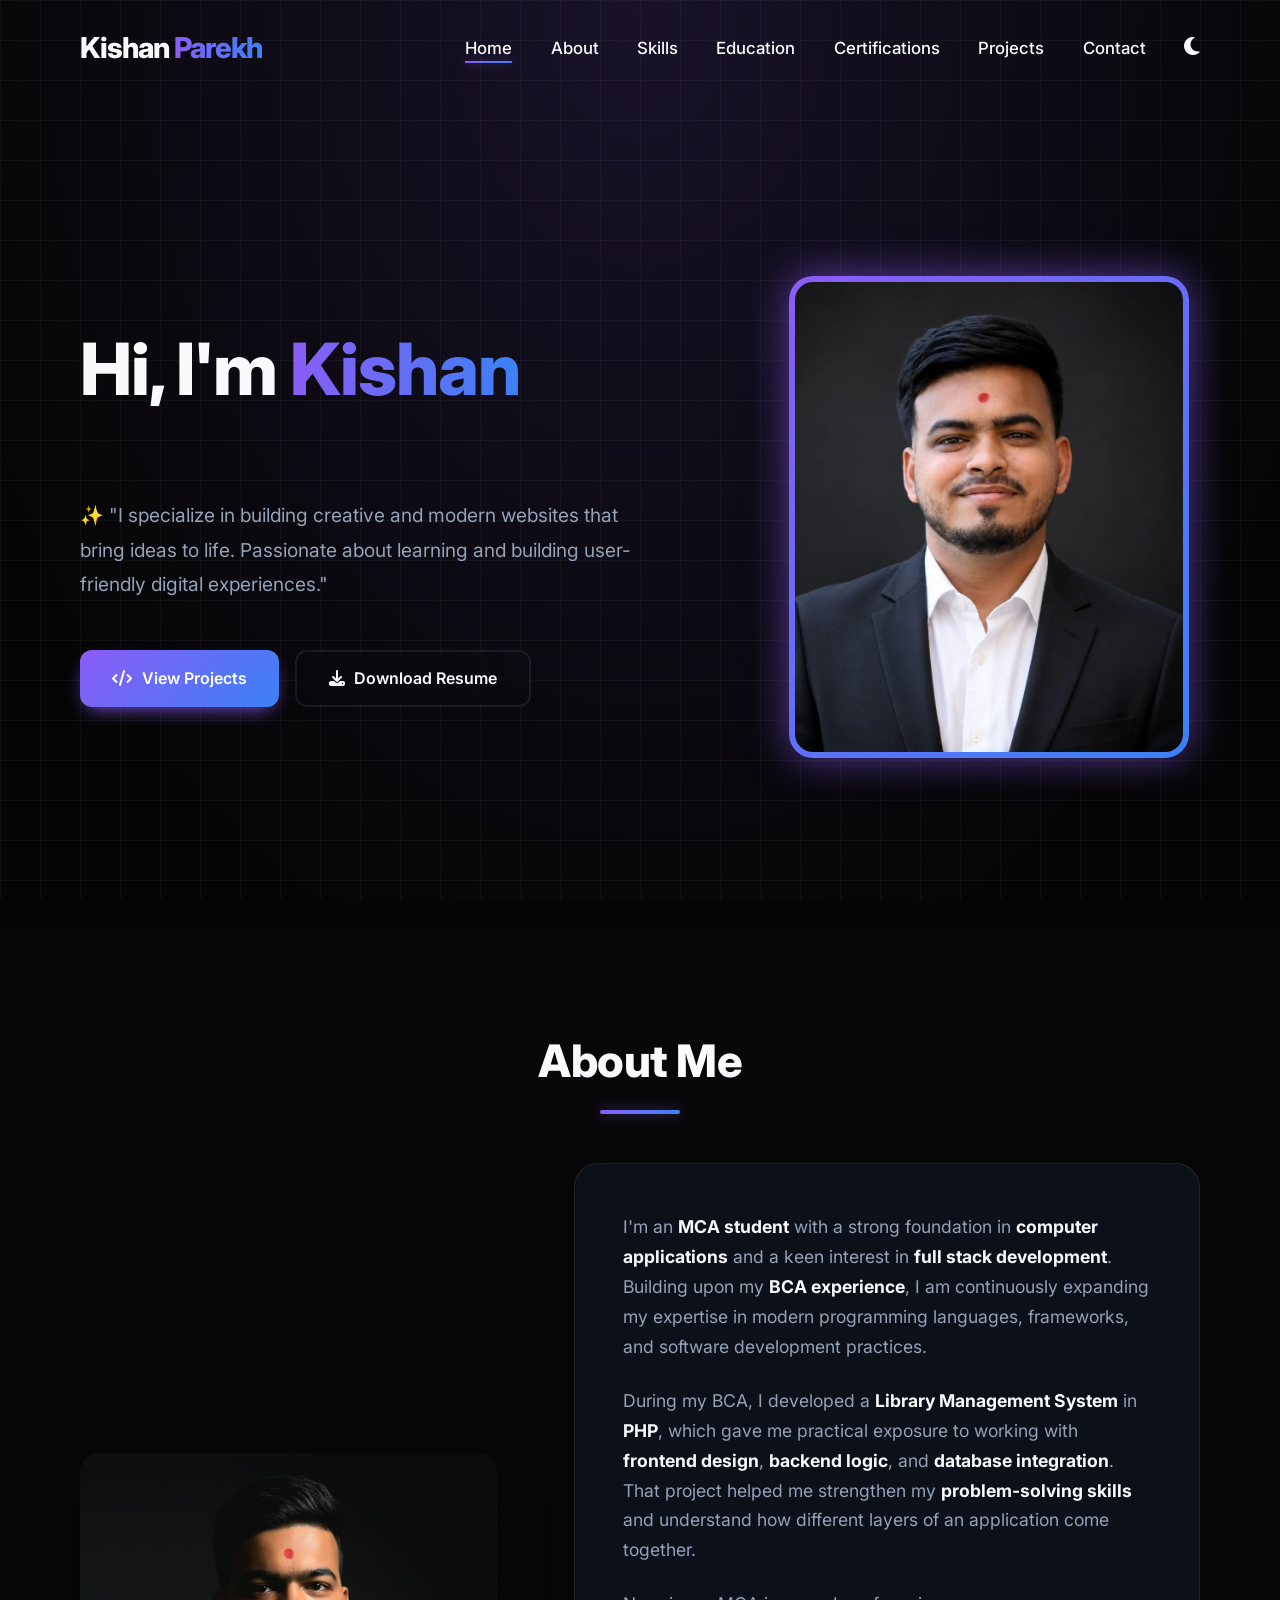
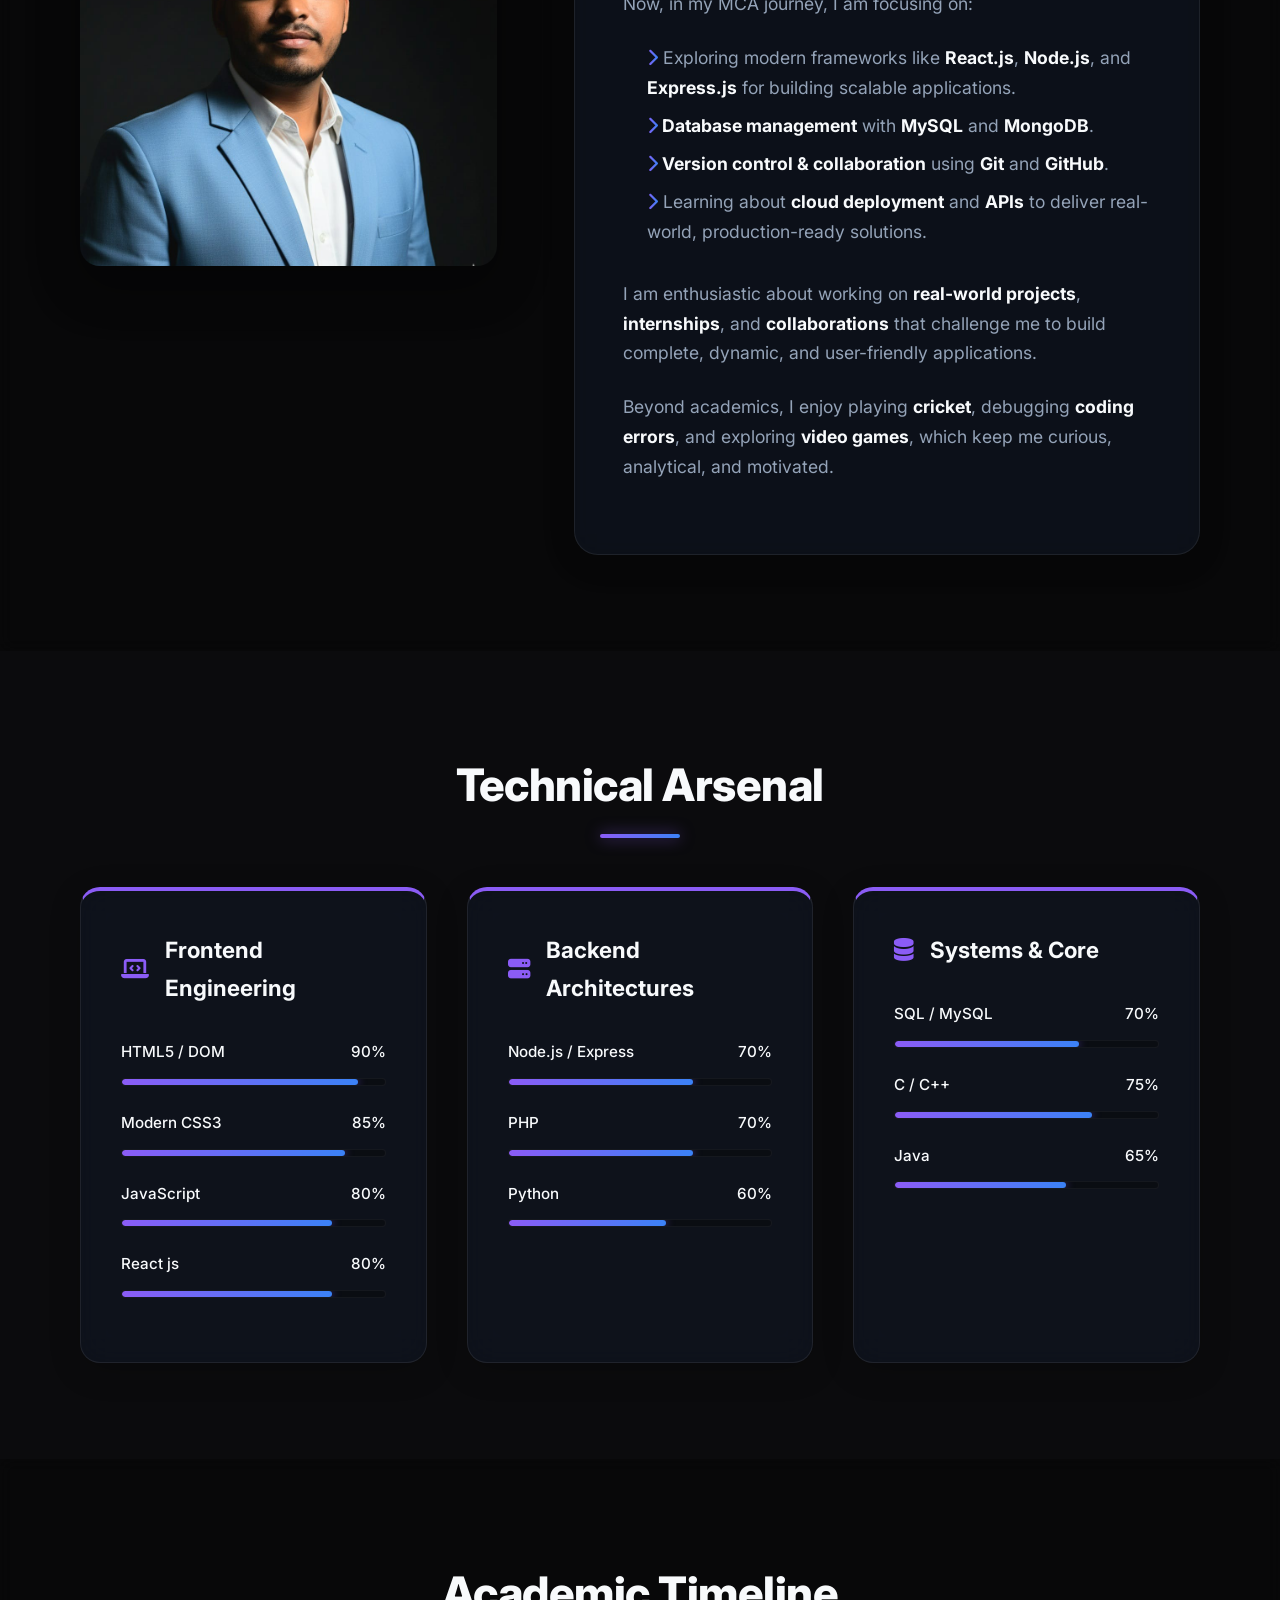
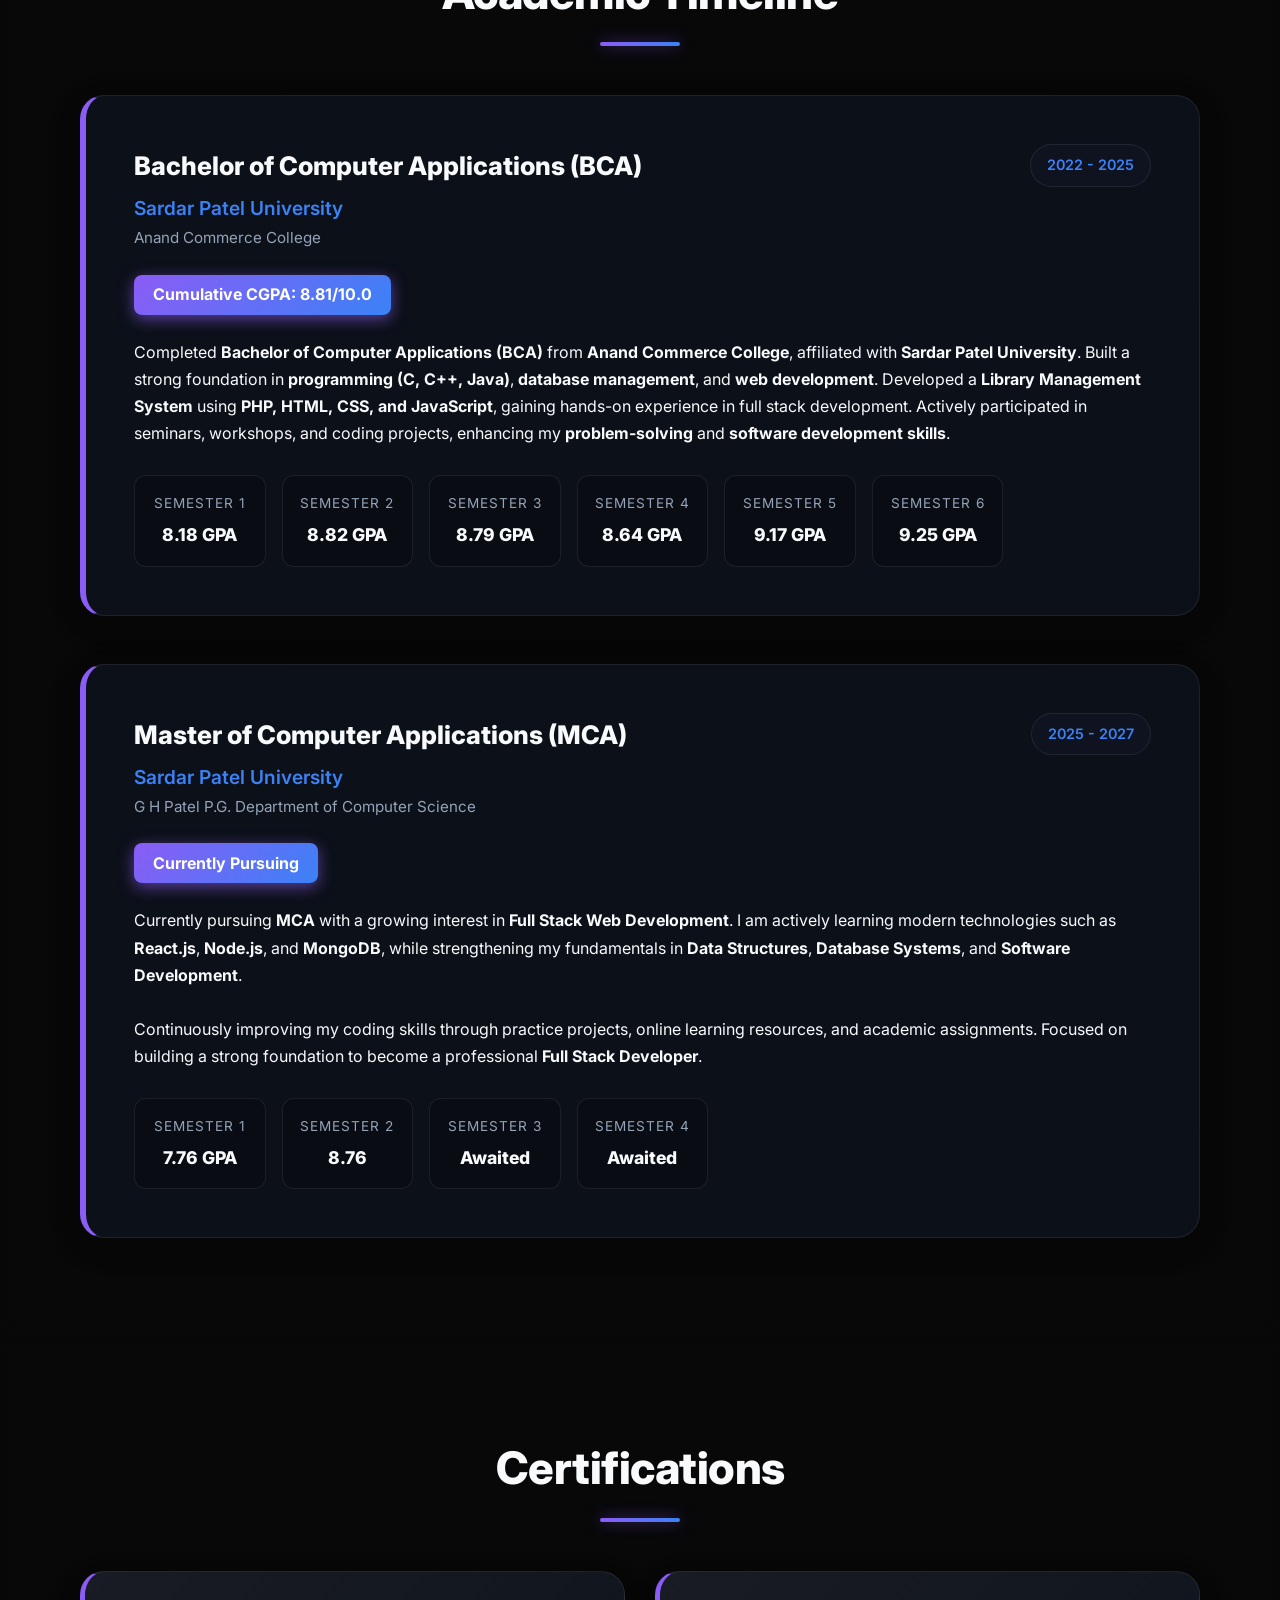
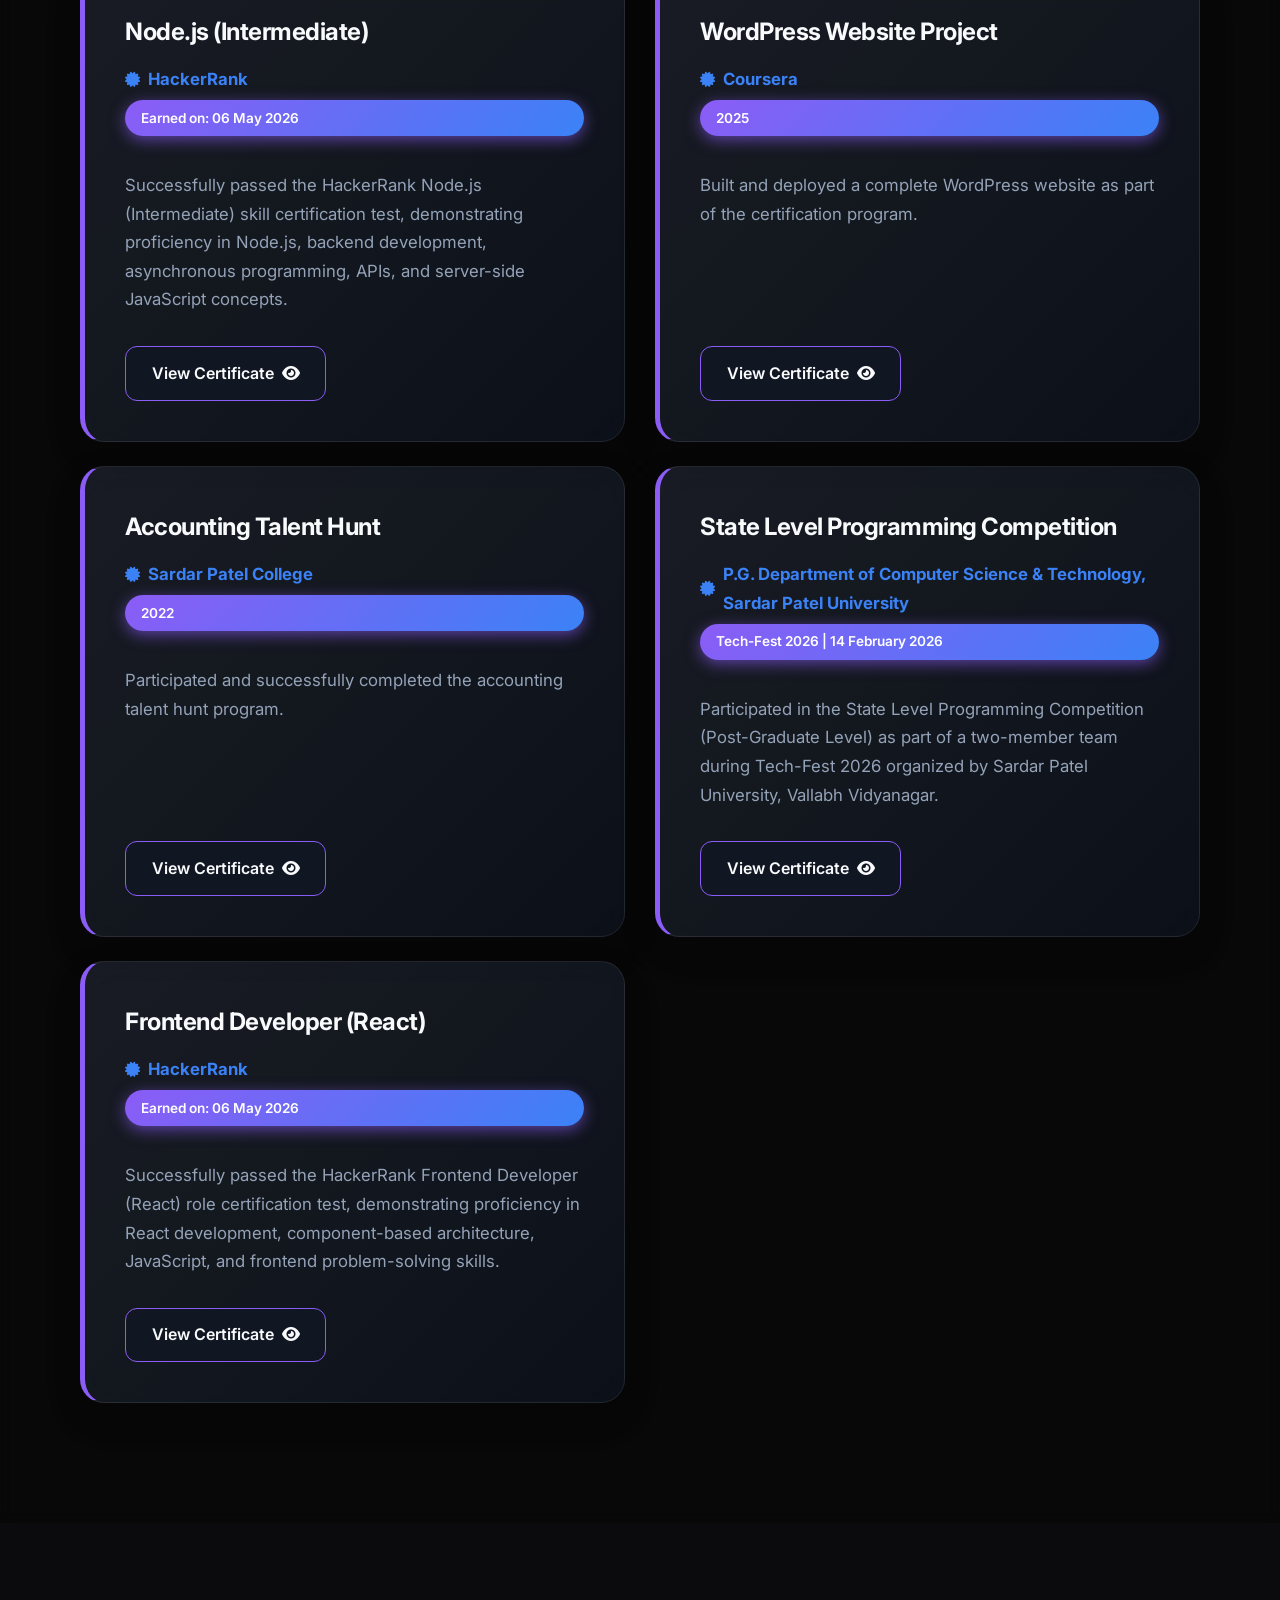
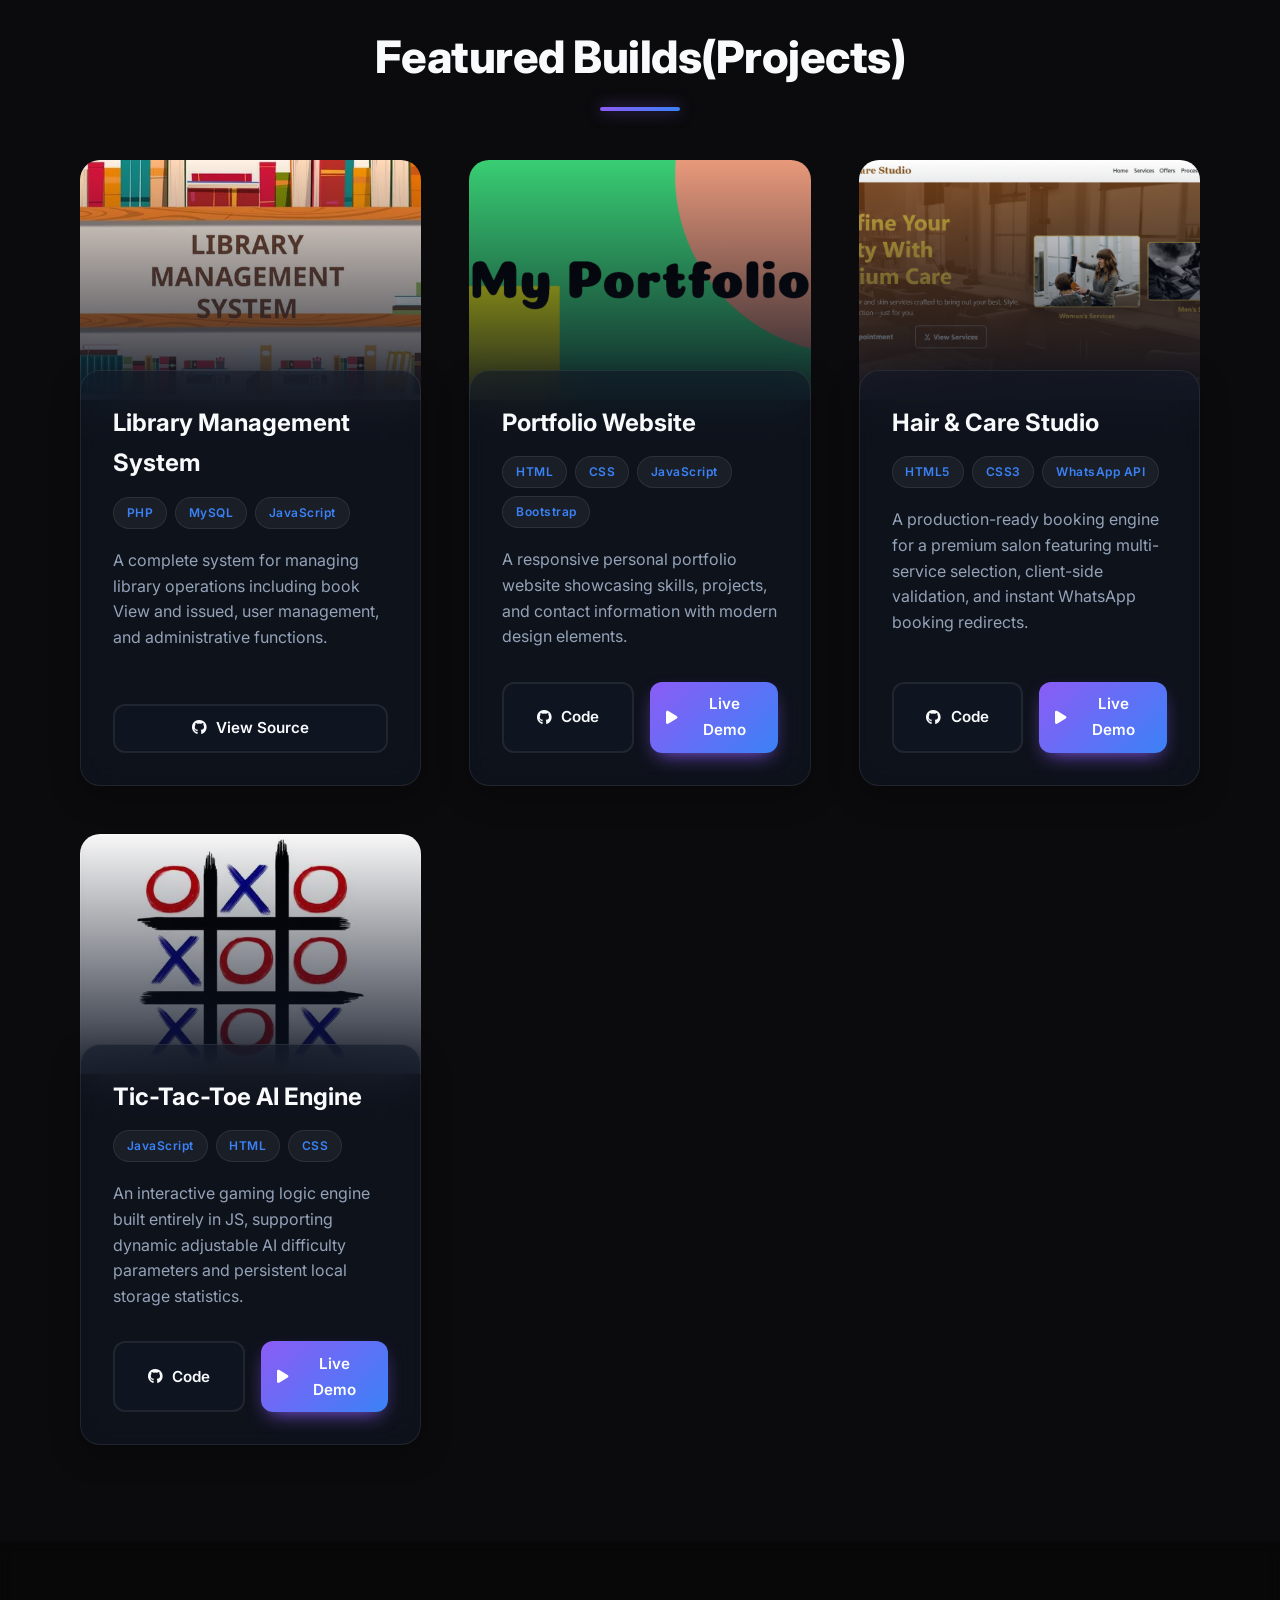
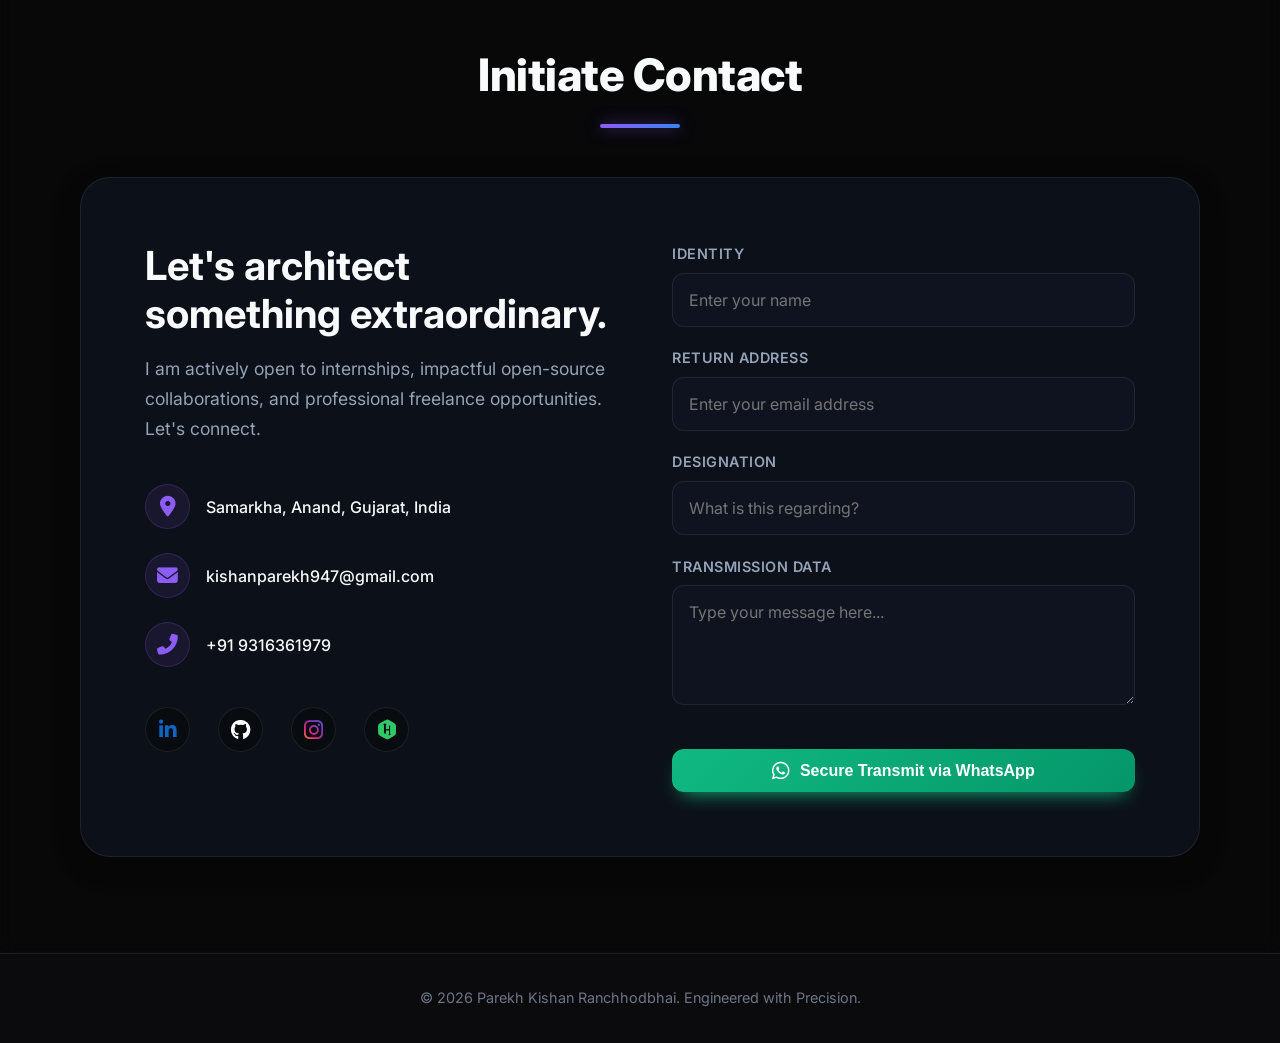
==== commit 54b74c5d: "Update index.html" ====
--- a/index.html
+++ b/index.html
@@ -81,7 +81,7 @@
               ><i class="fas fa-code"></i> View Projects</a
             >
             <a
-              href="resume/Kishan_Parekh_Resume.pdf"
+              href="resume/Kishan_Parekh_Resume_new.pdf"
               target="_blank"
               class="btn btn-outline"
               ><i class="fas fa-download"></i> Download Resume</a
@@ -397,7 +397,7 @@
               </div>
               <div class="sem-card">
                 <div class="sem-title">Semester 2</div>
-                <div class="sem-gpa">Awaited</div>
+                <div class="sem-gpa">8.76</div>
               </div>
               <div class="sem-card">
                 <div class="sem-title">Semester 3</div>
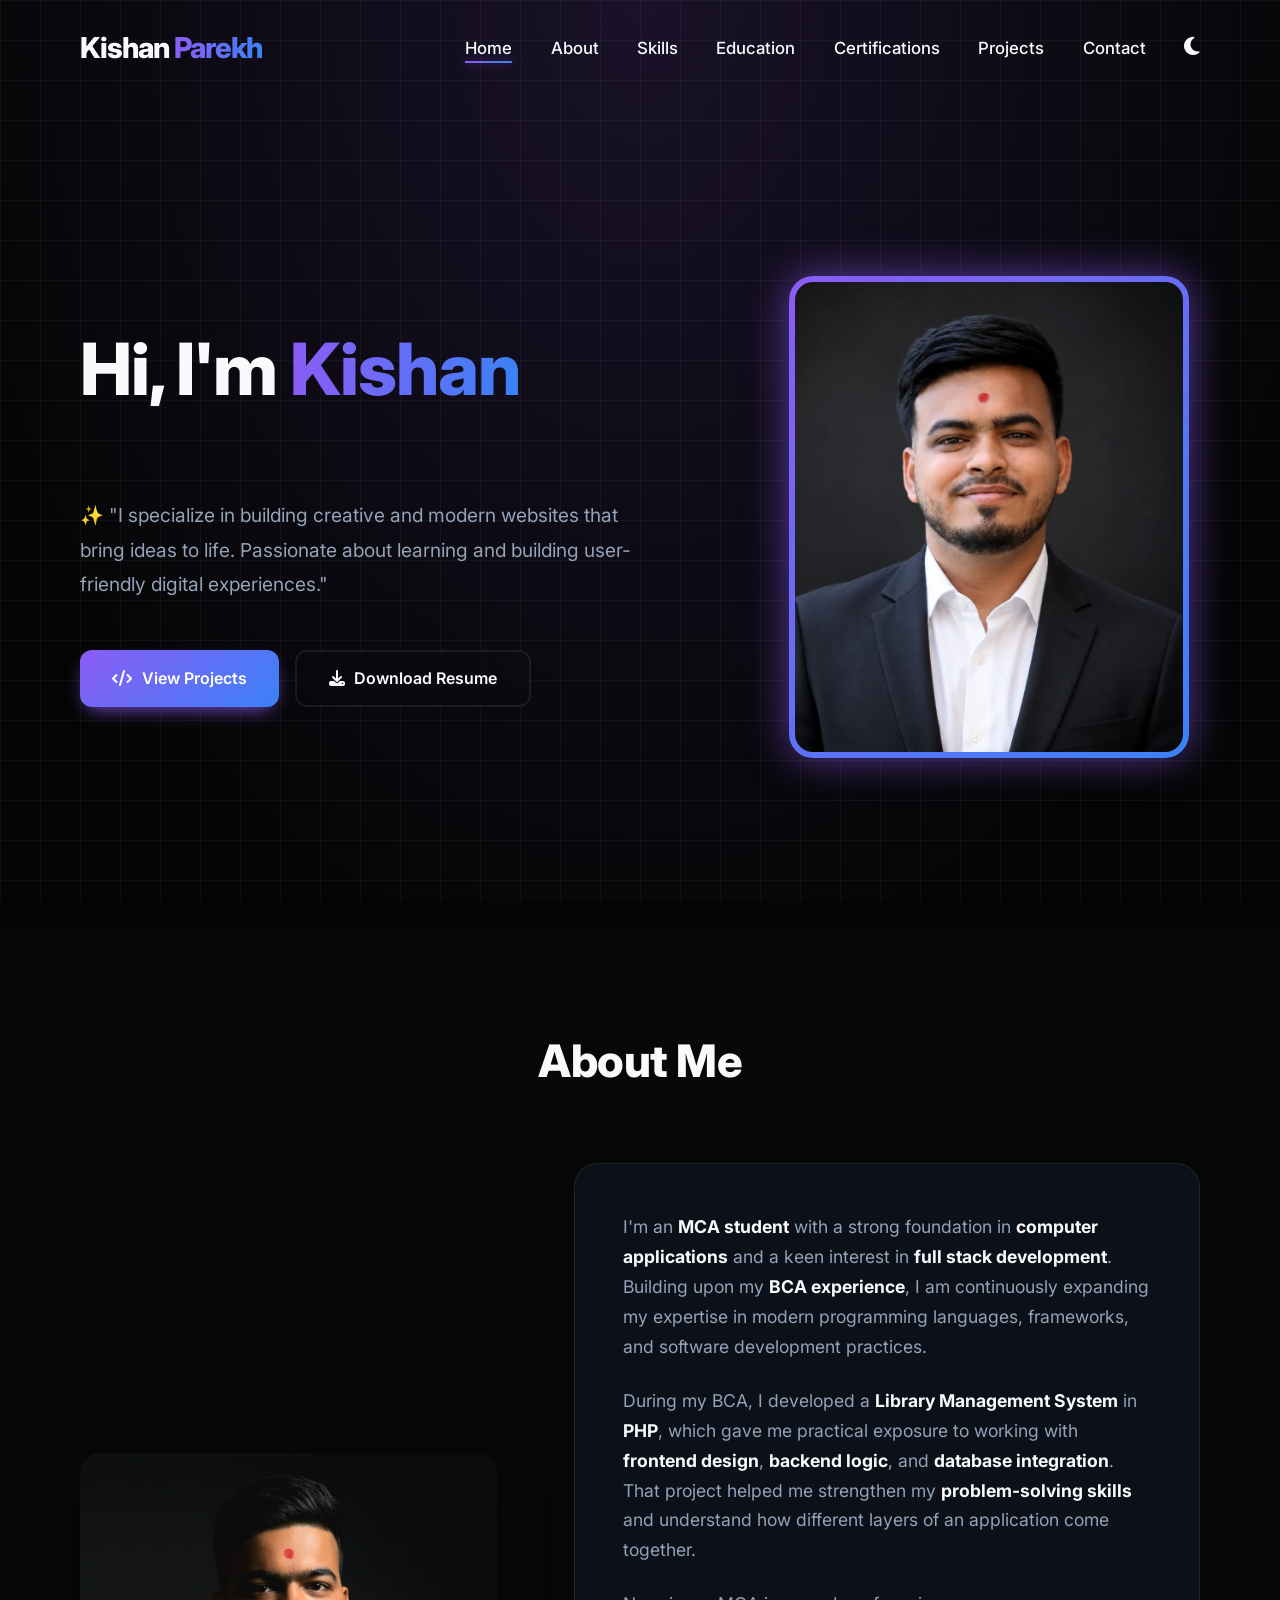
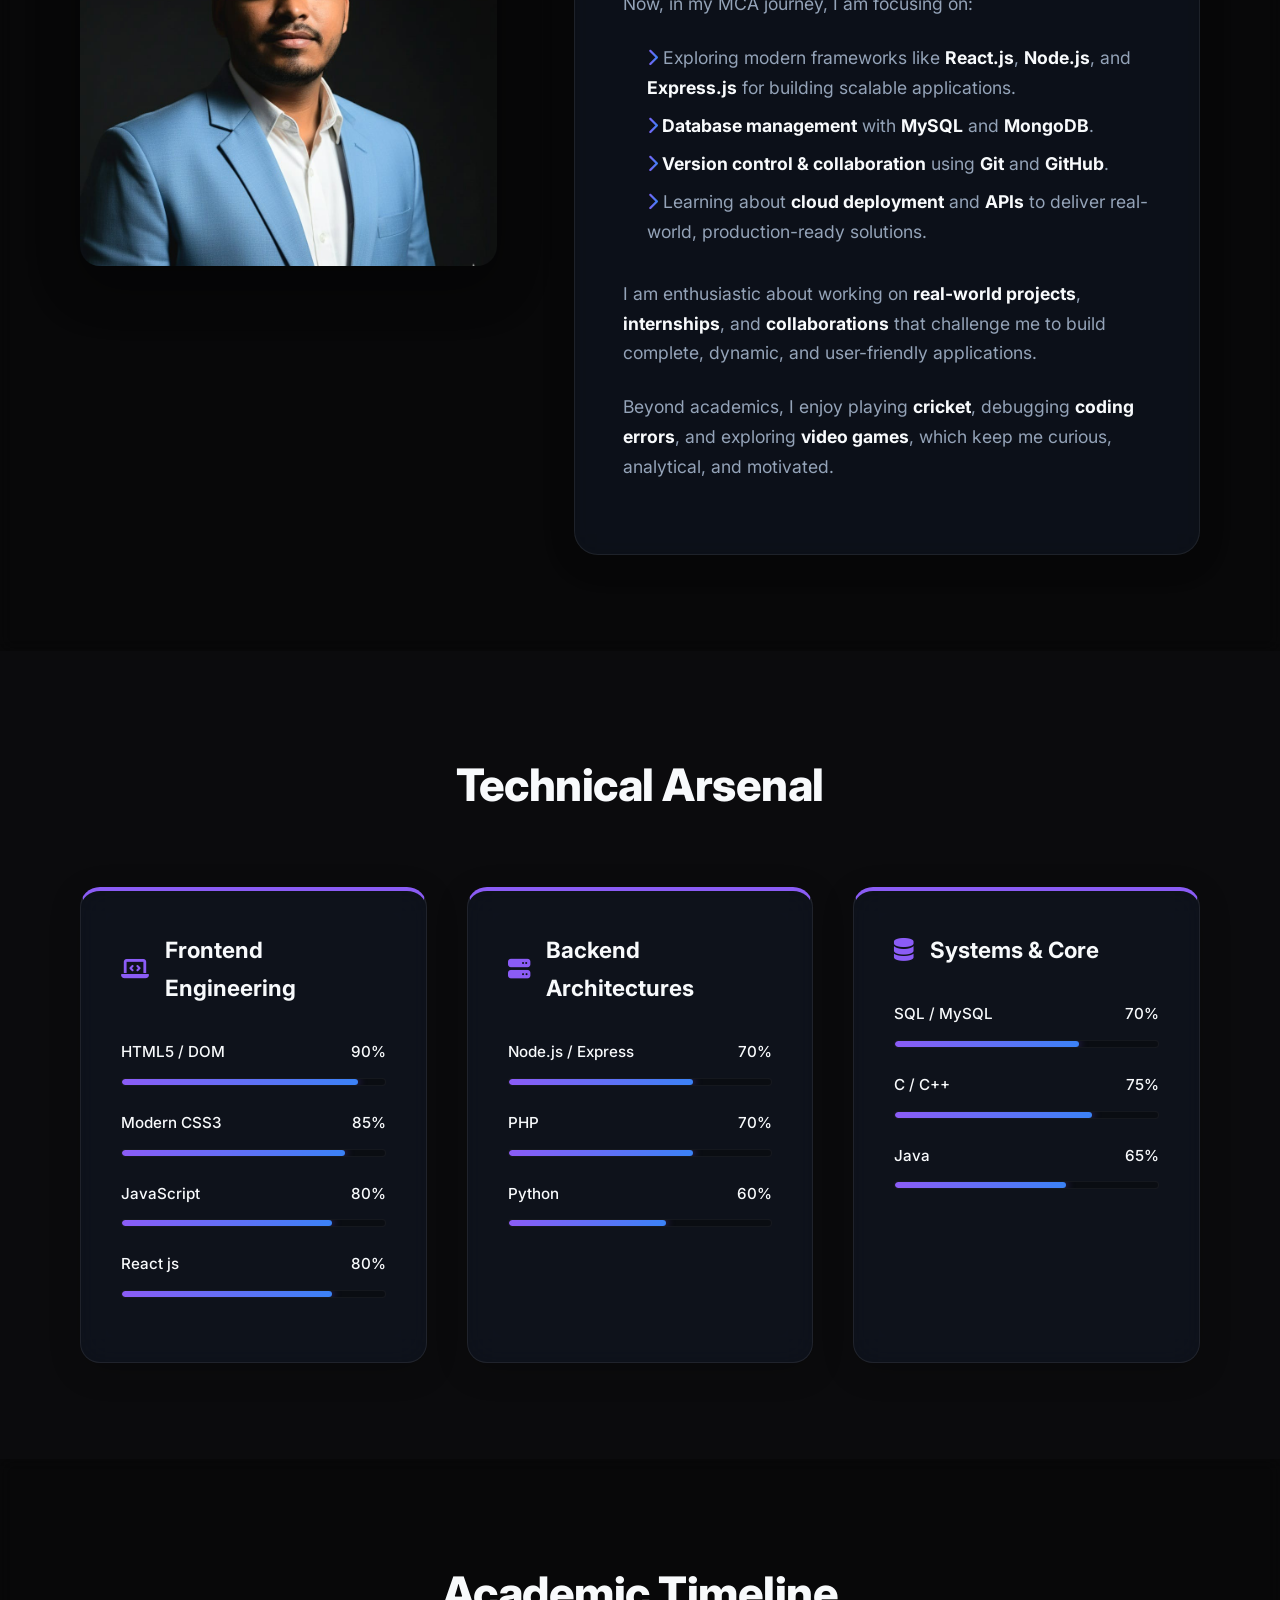
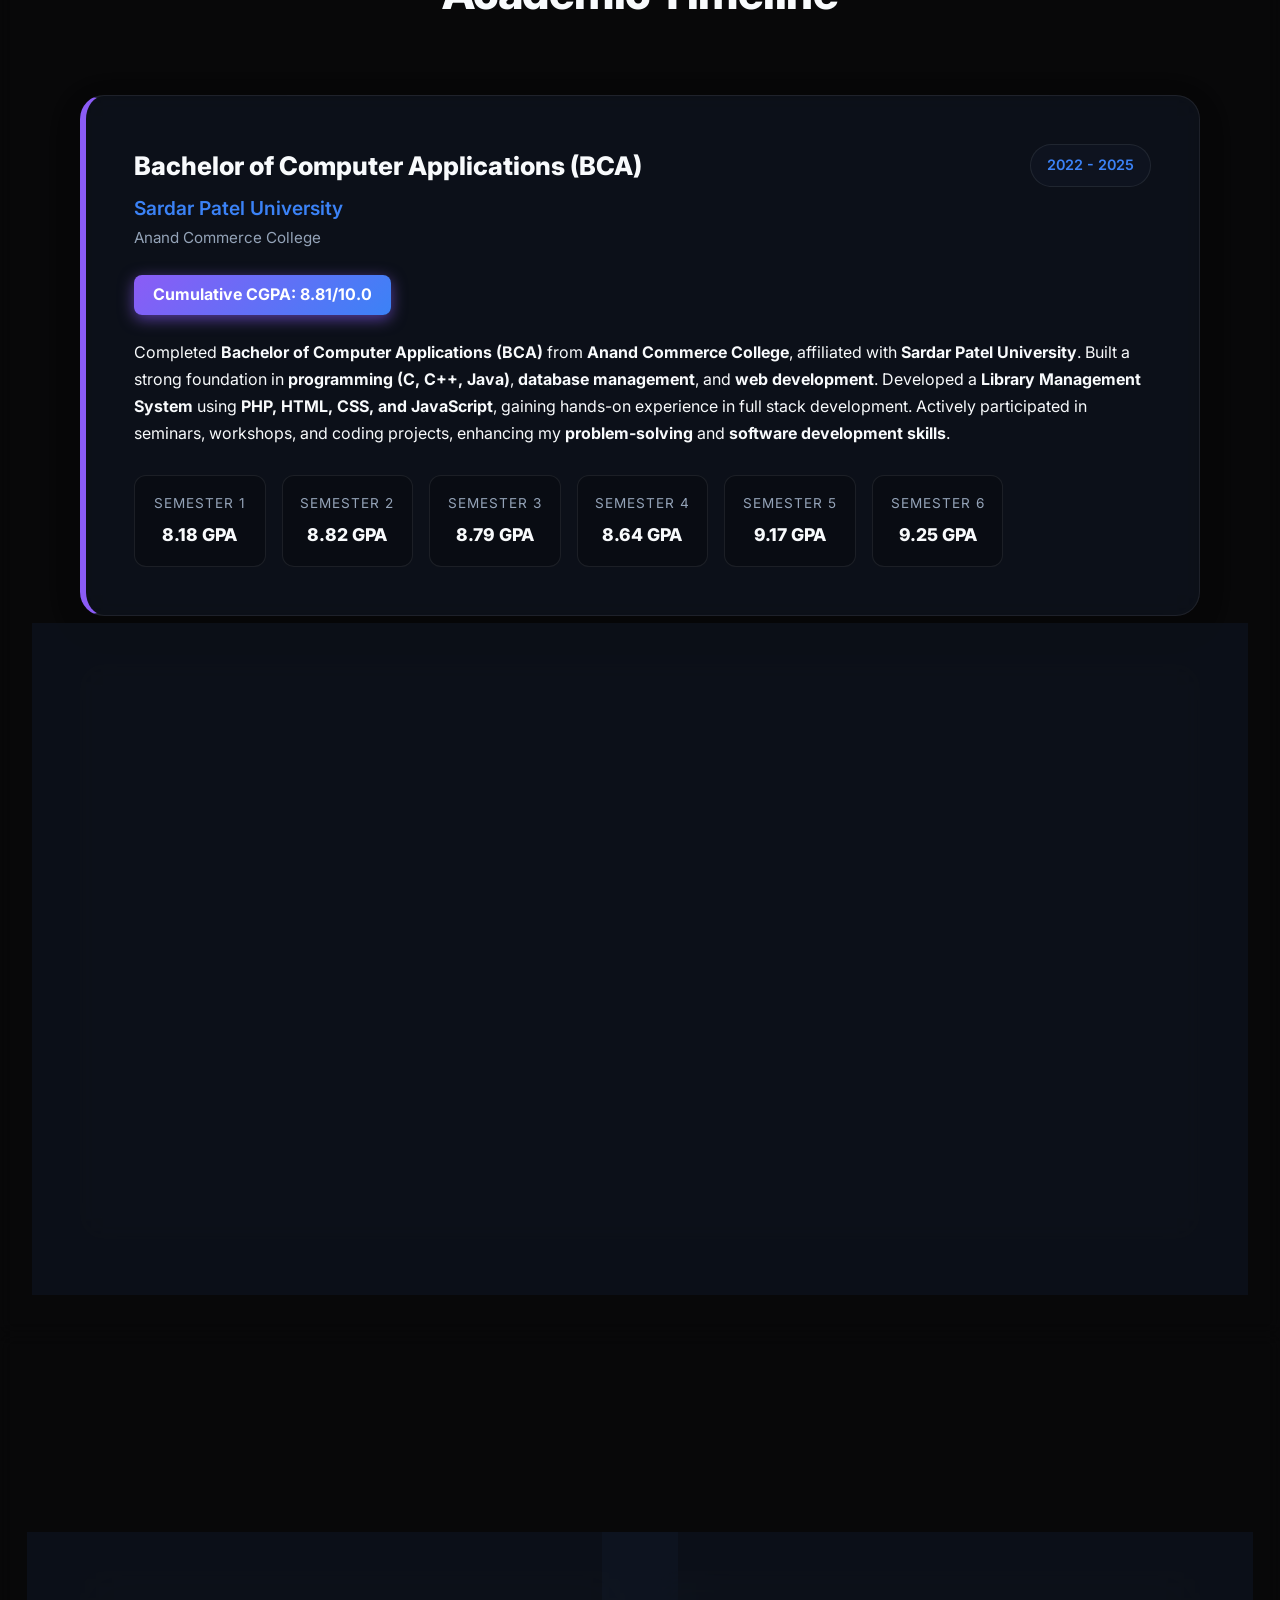
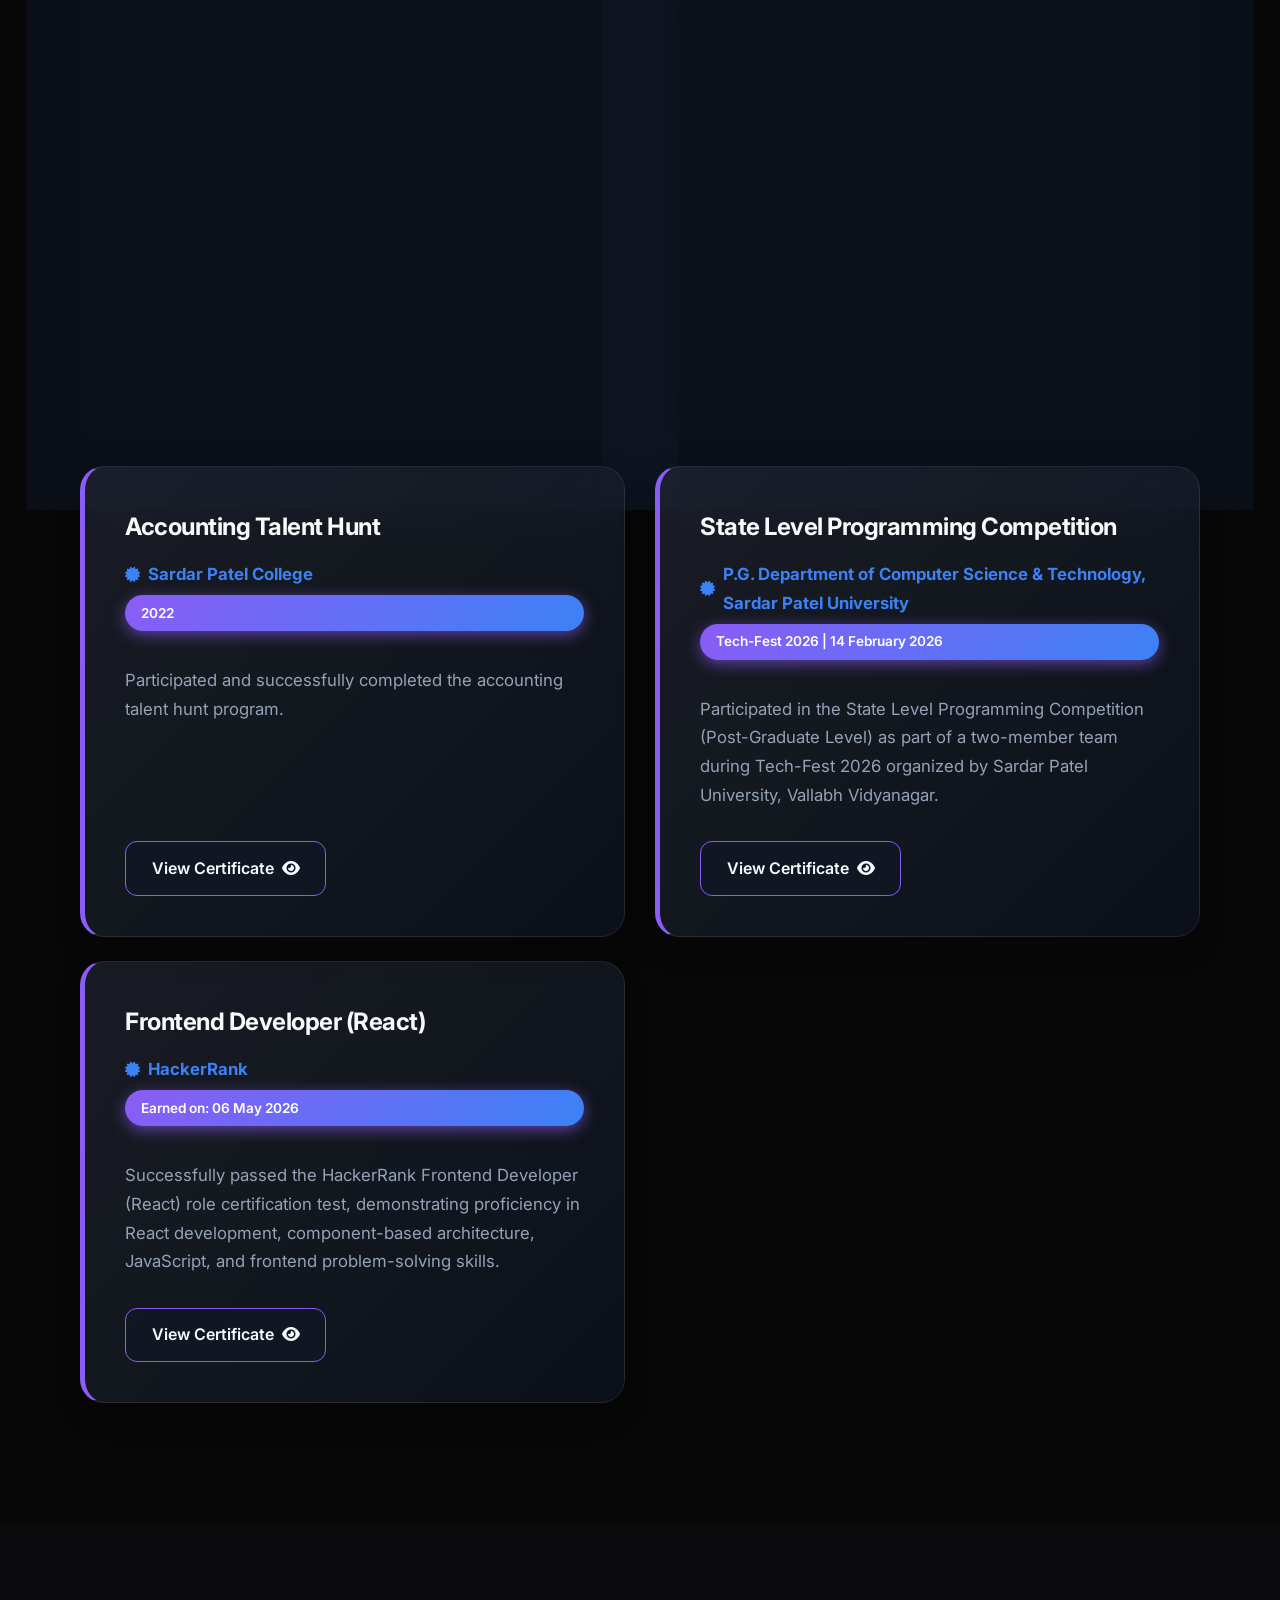
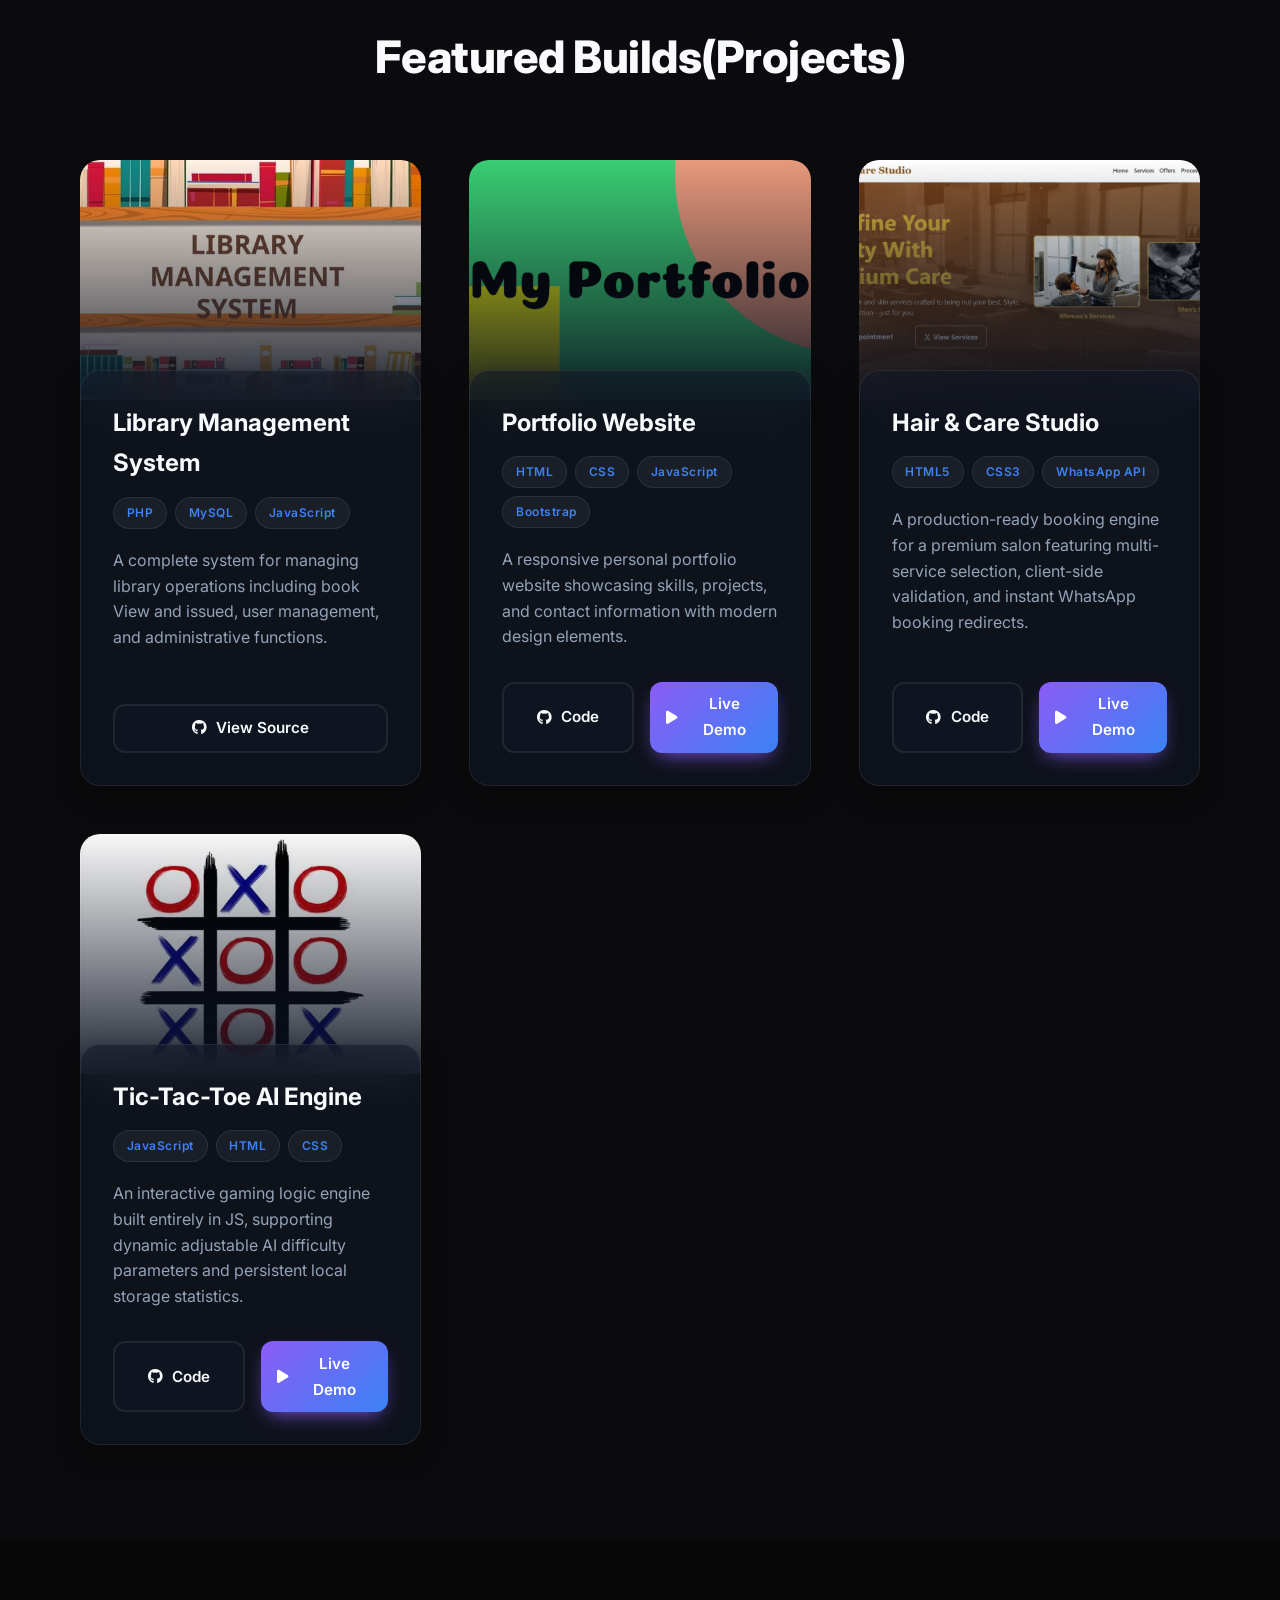
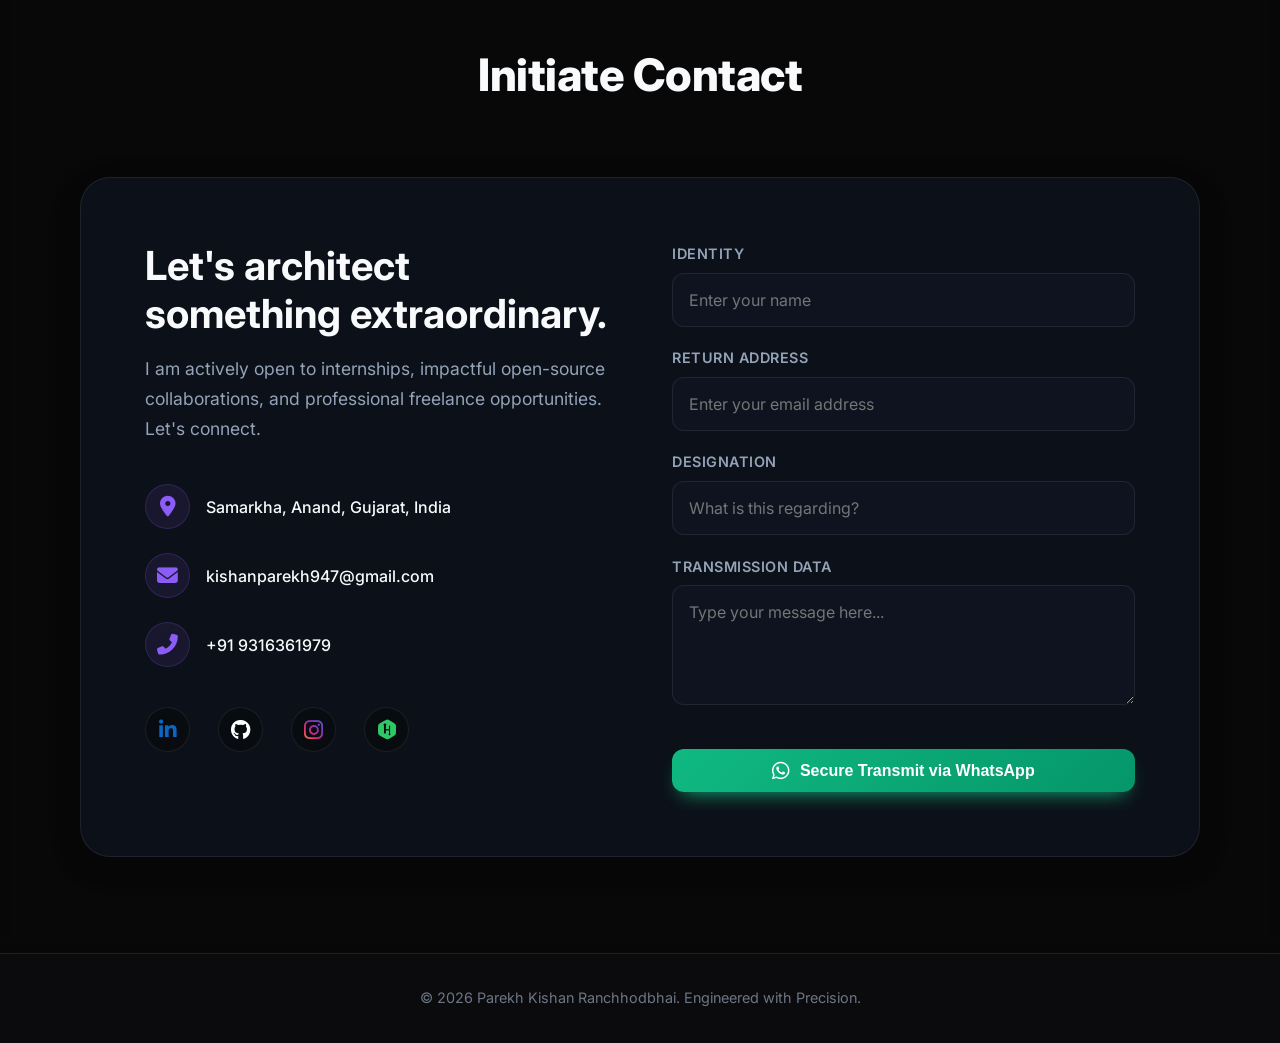
==== commit 2421970b: "Update index.html" ====
--- a/index.html
+++ b/index.html
@@ -397,7 +397,7 @@
               </div>
               <div class="sem-card">
                 <div class="sem-title">Semester 2</div>
-                <div class="sem-gpa">8.76</div>
+                <div class="sem-gpa">8.76 GPA</div>
               </div>
               <div class="sem-card">
                 <div class="sem-title">Semester 3</div>
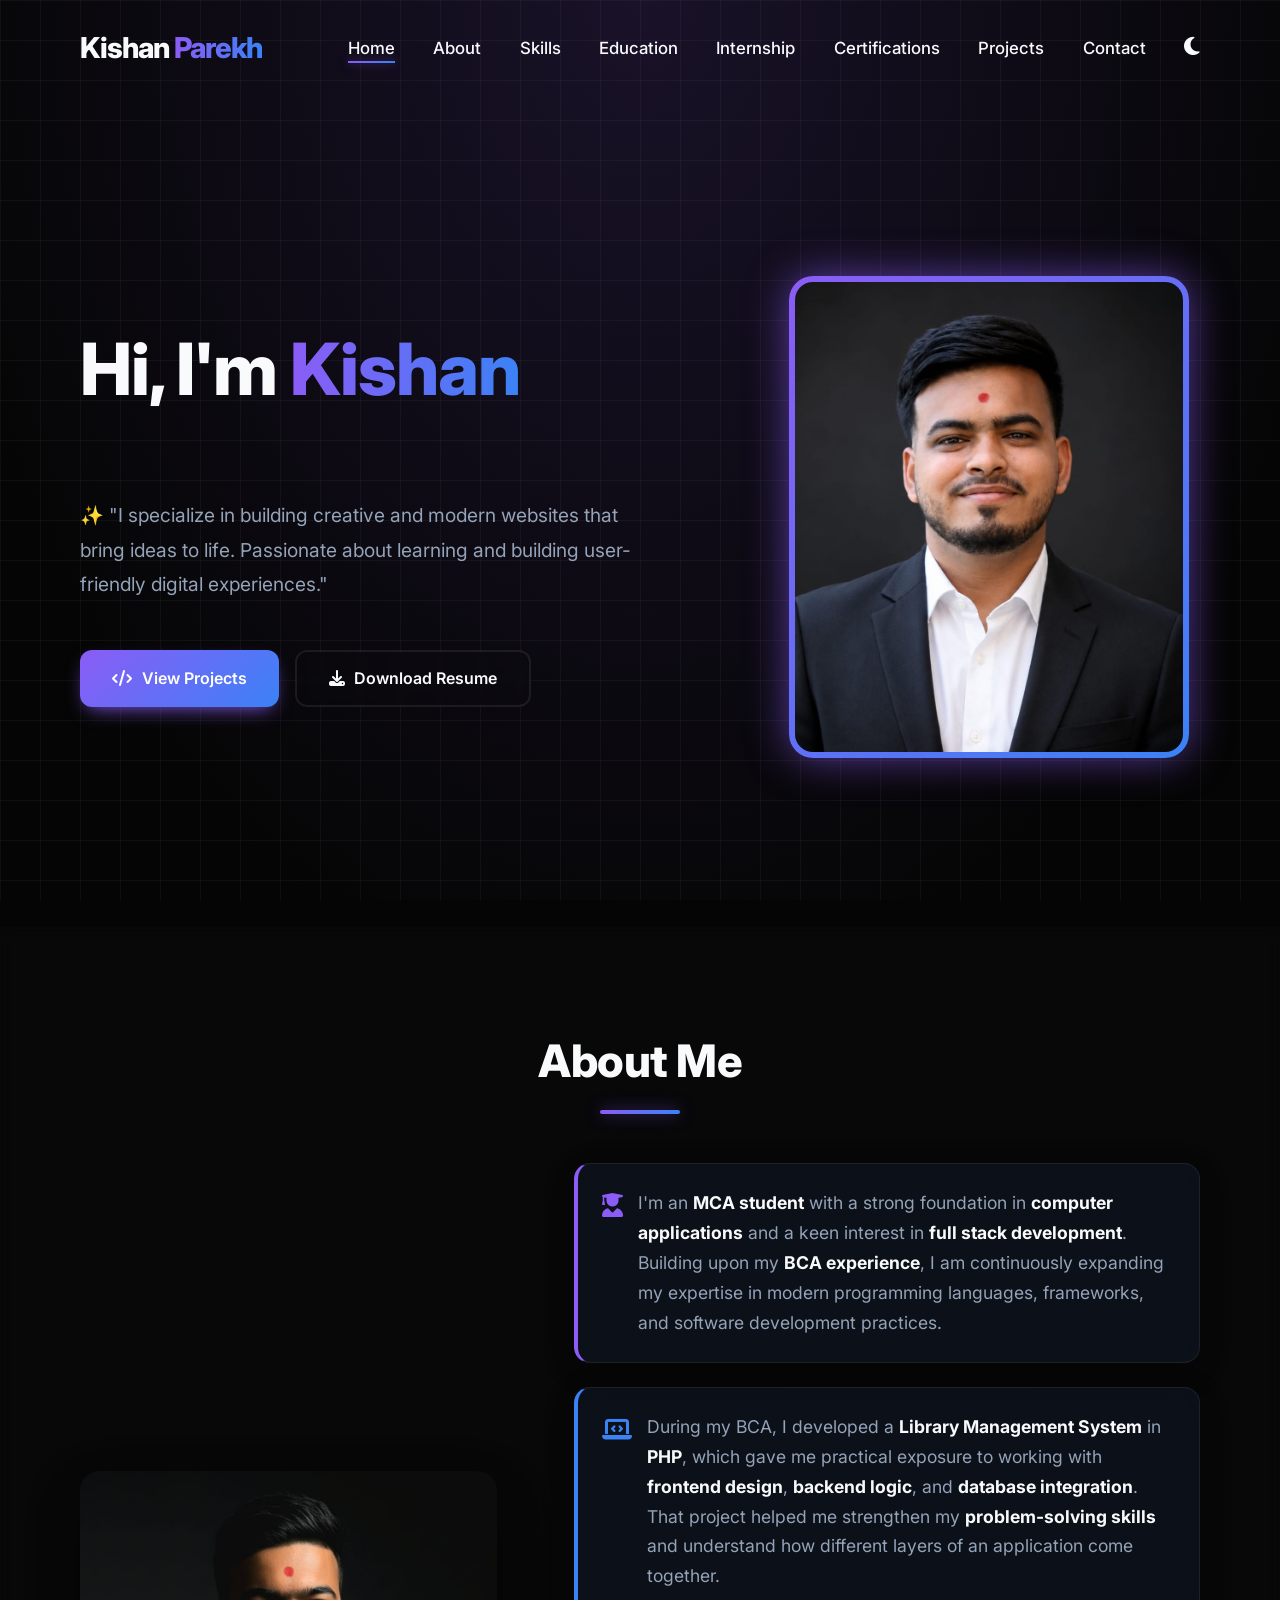
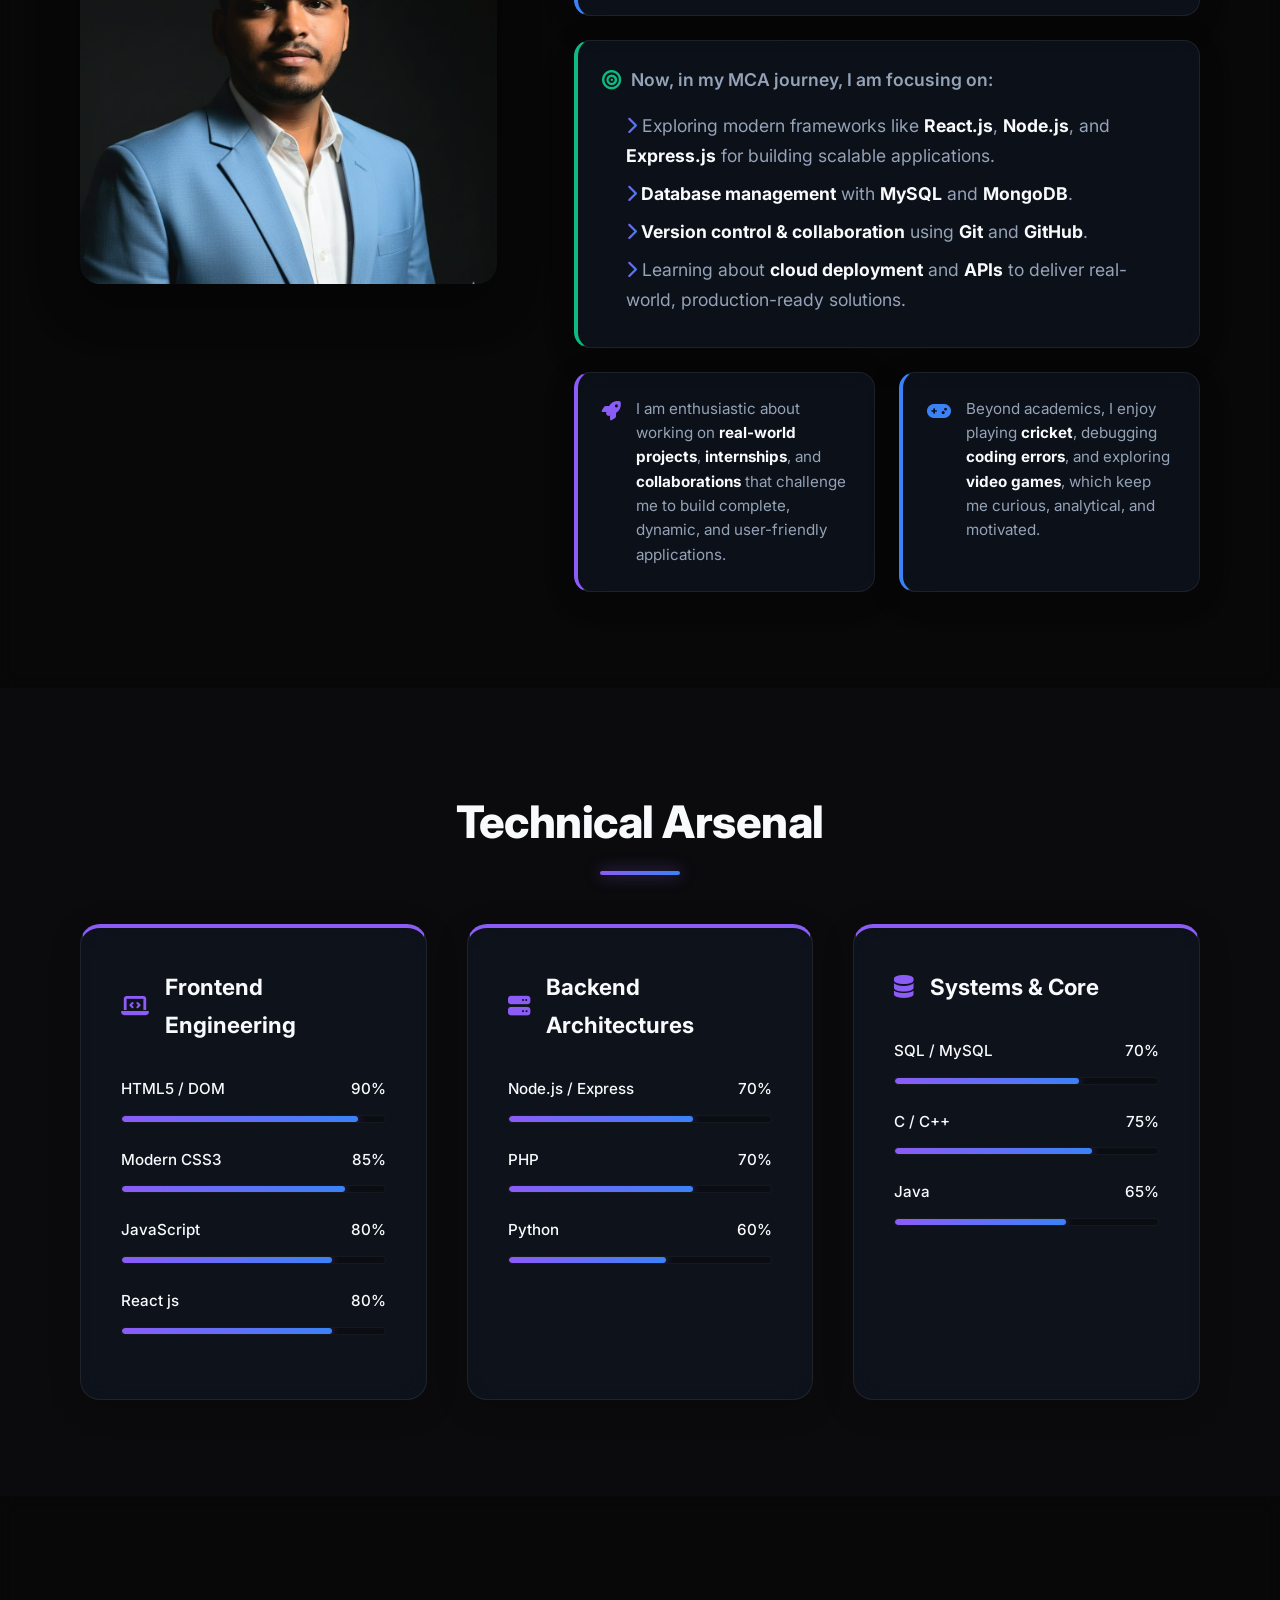
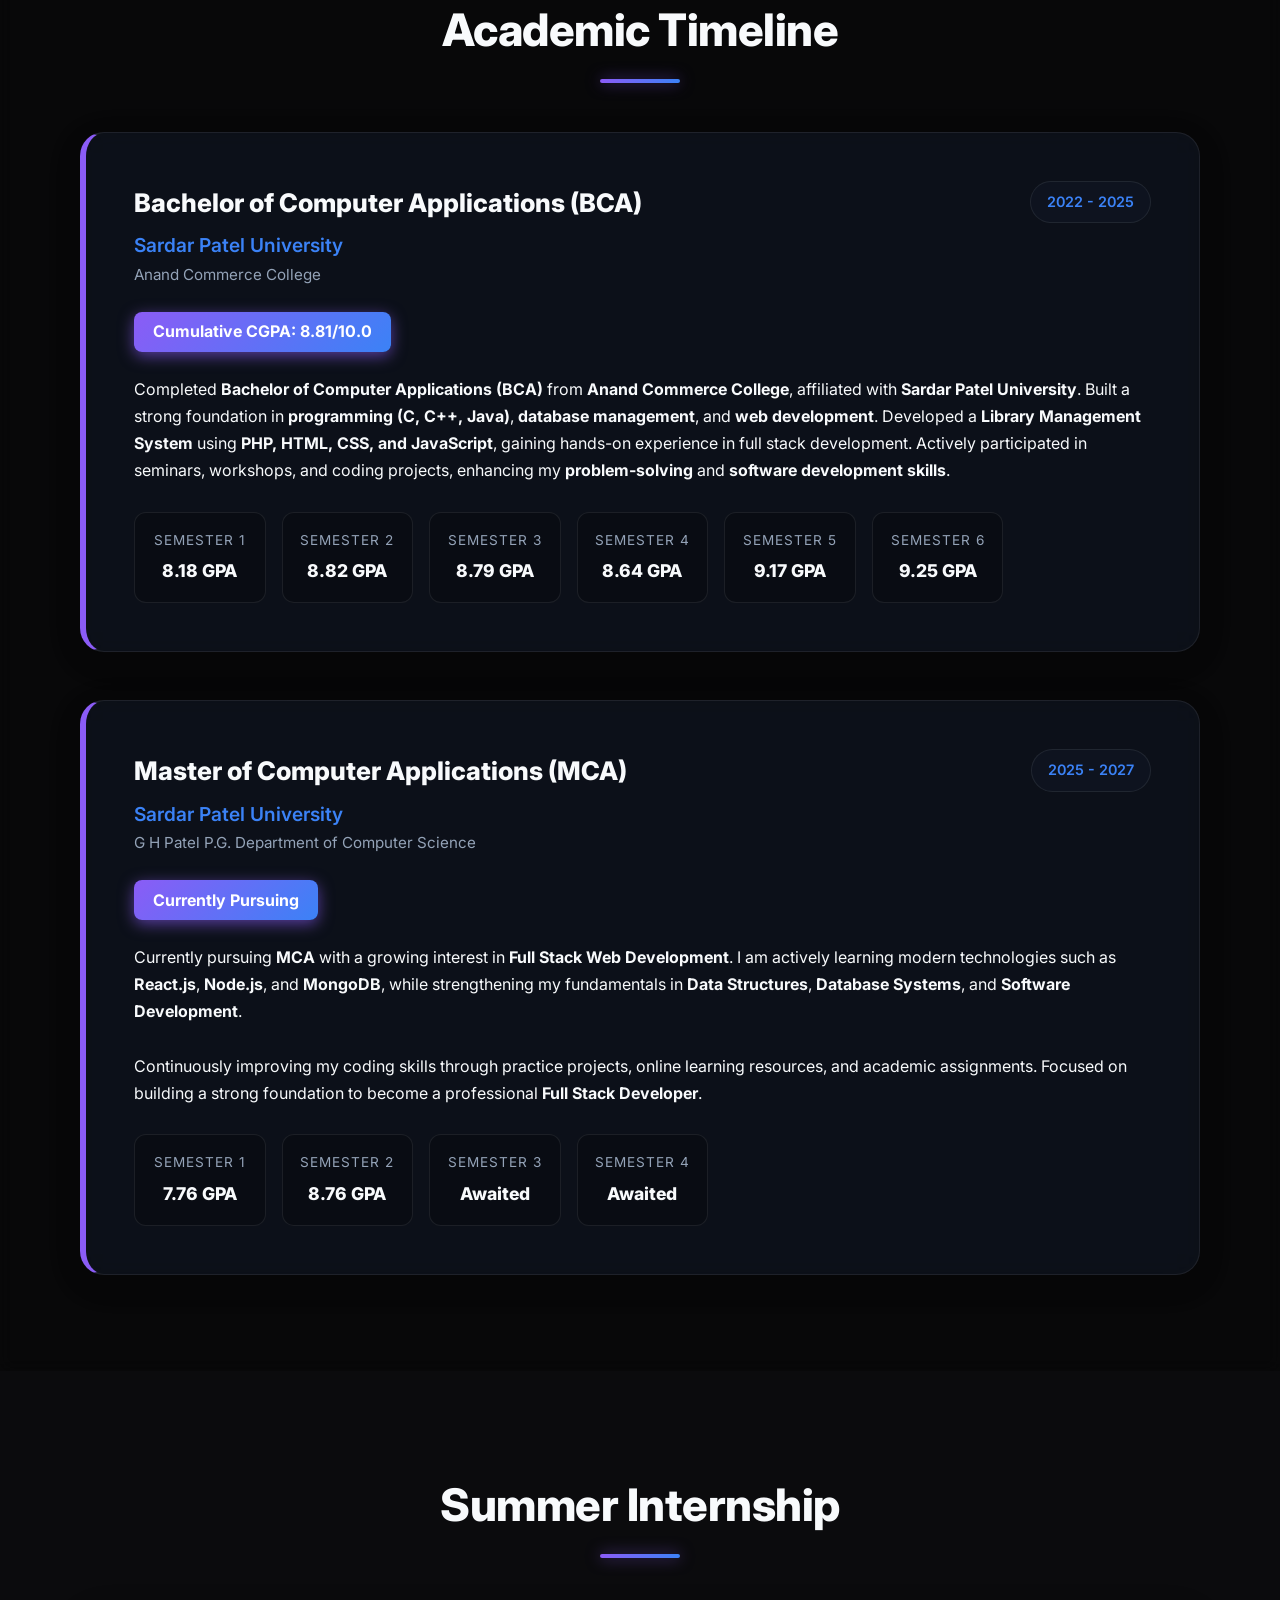
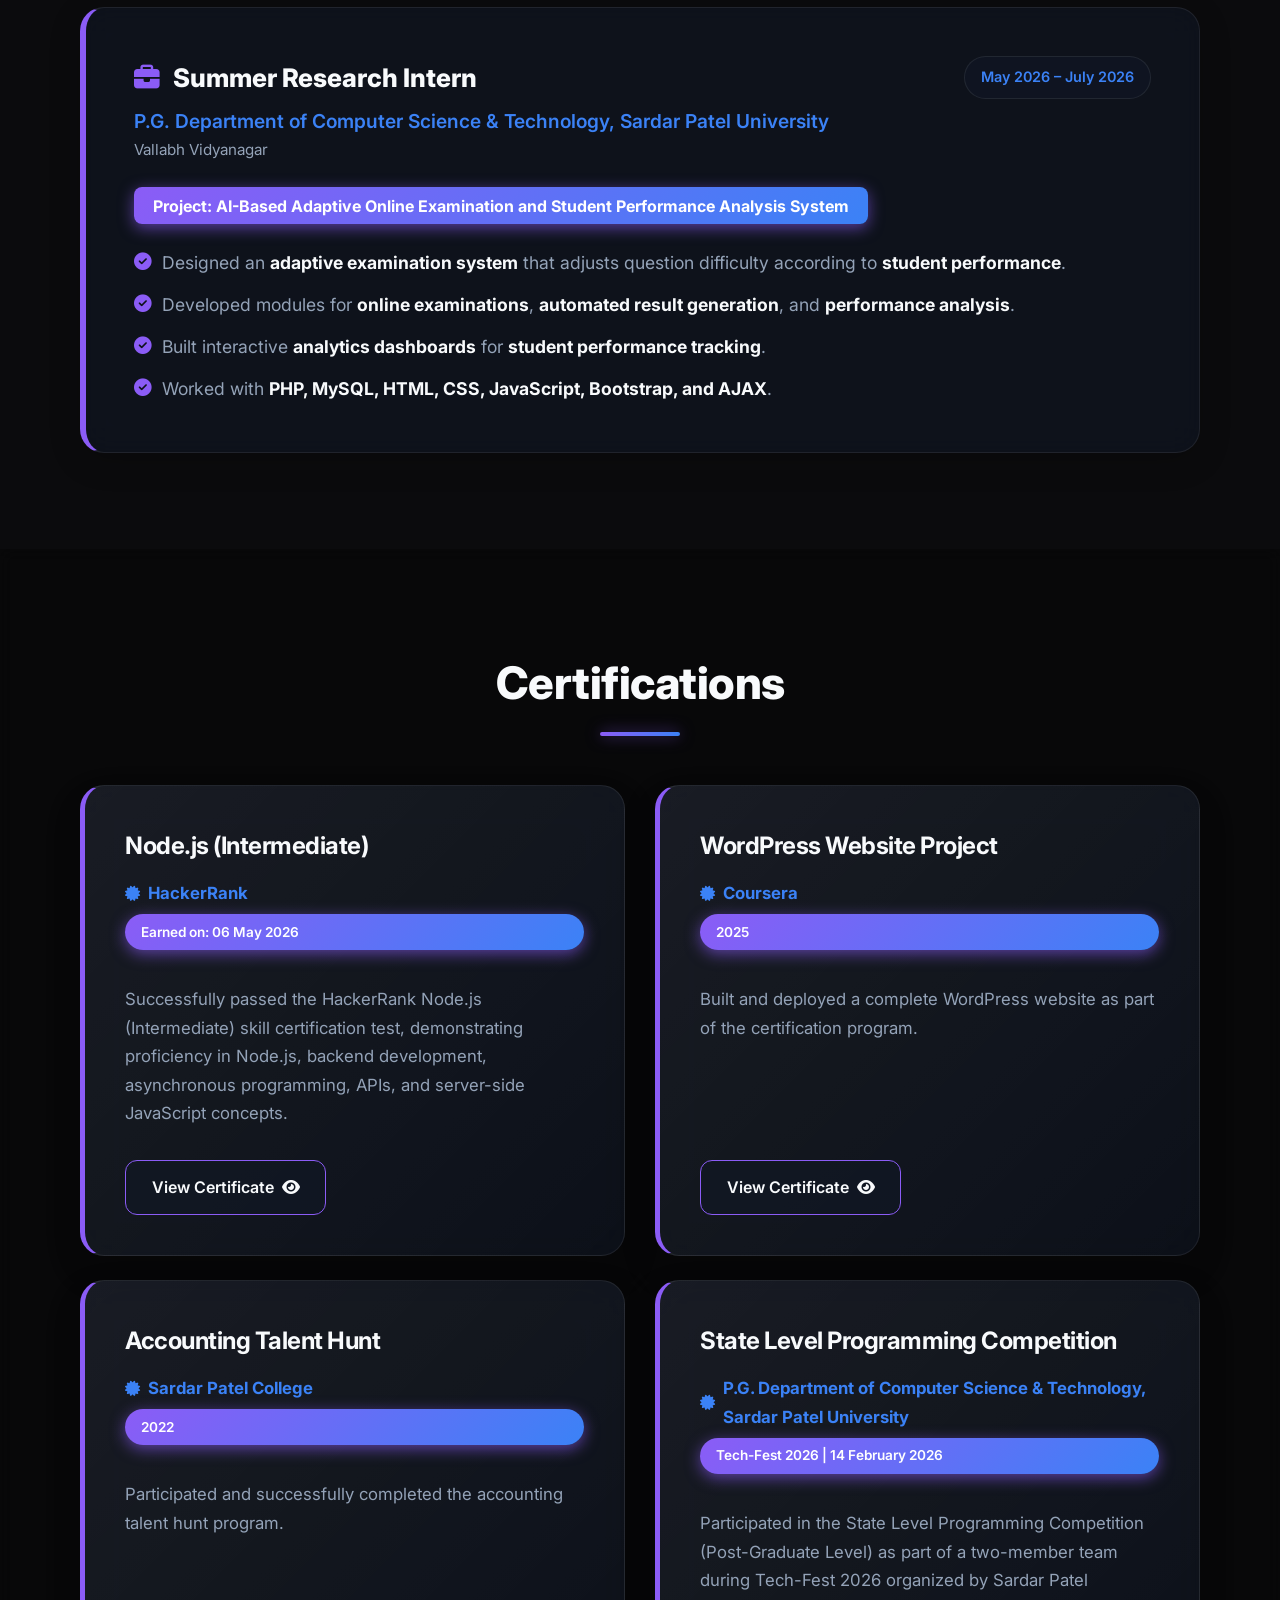
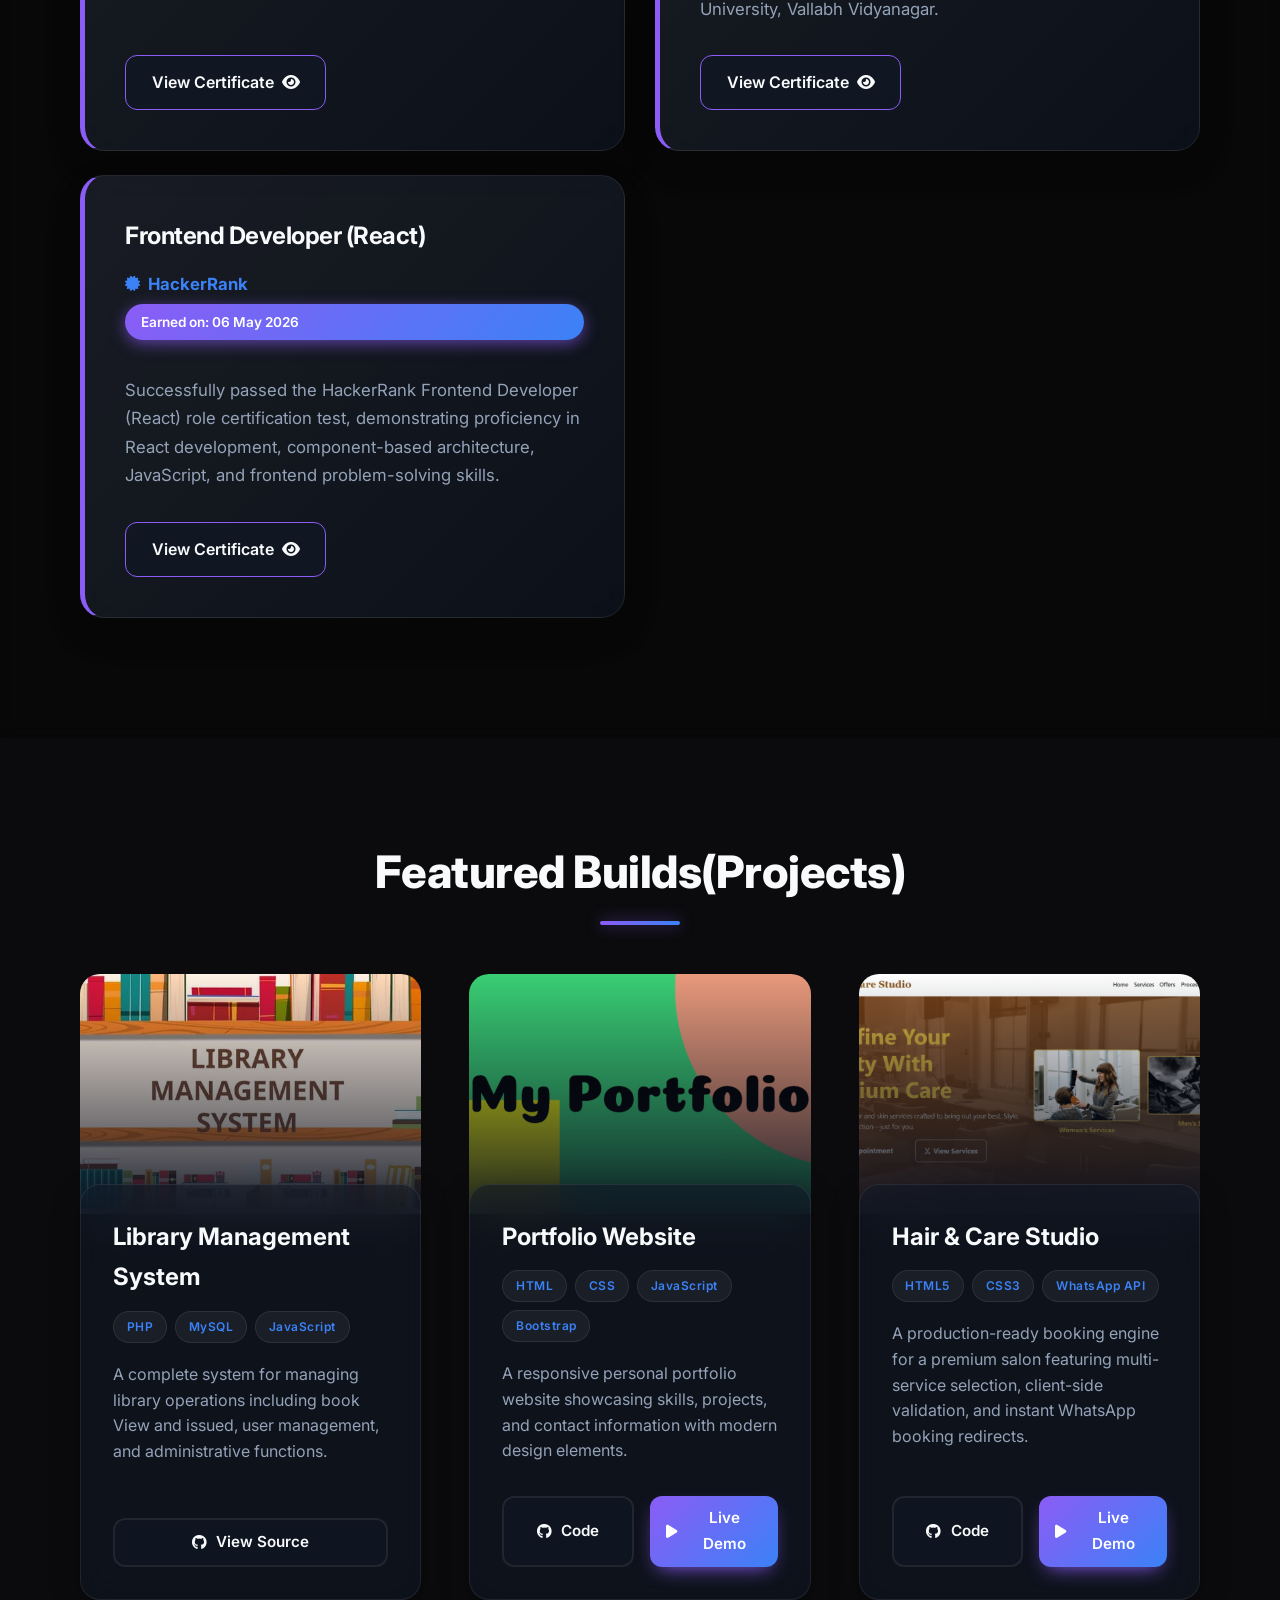
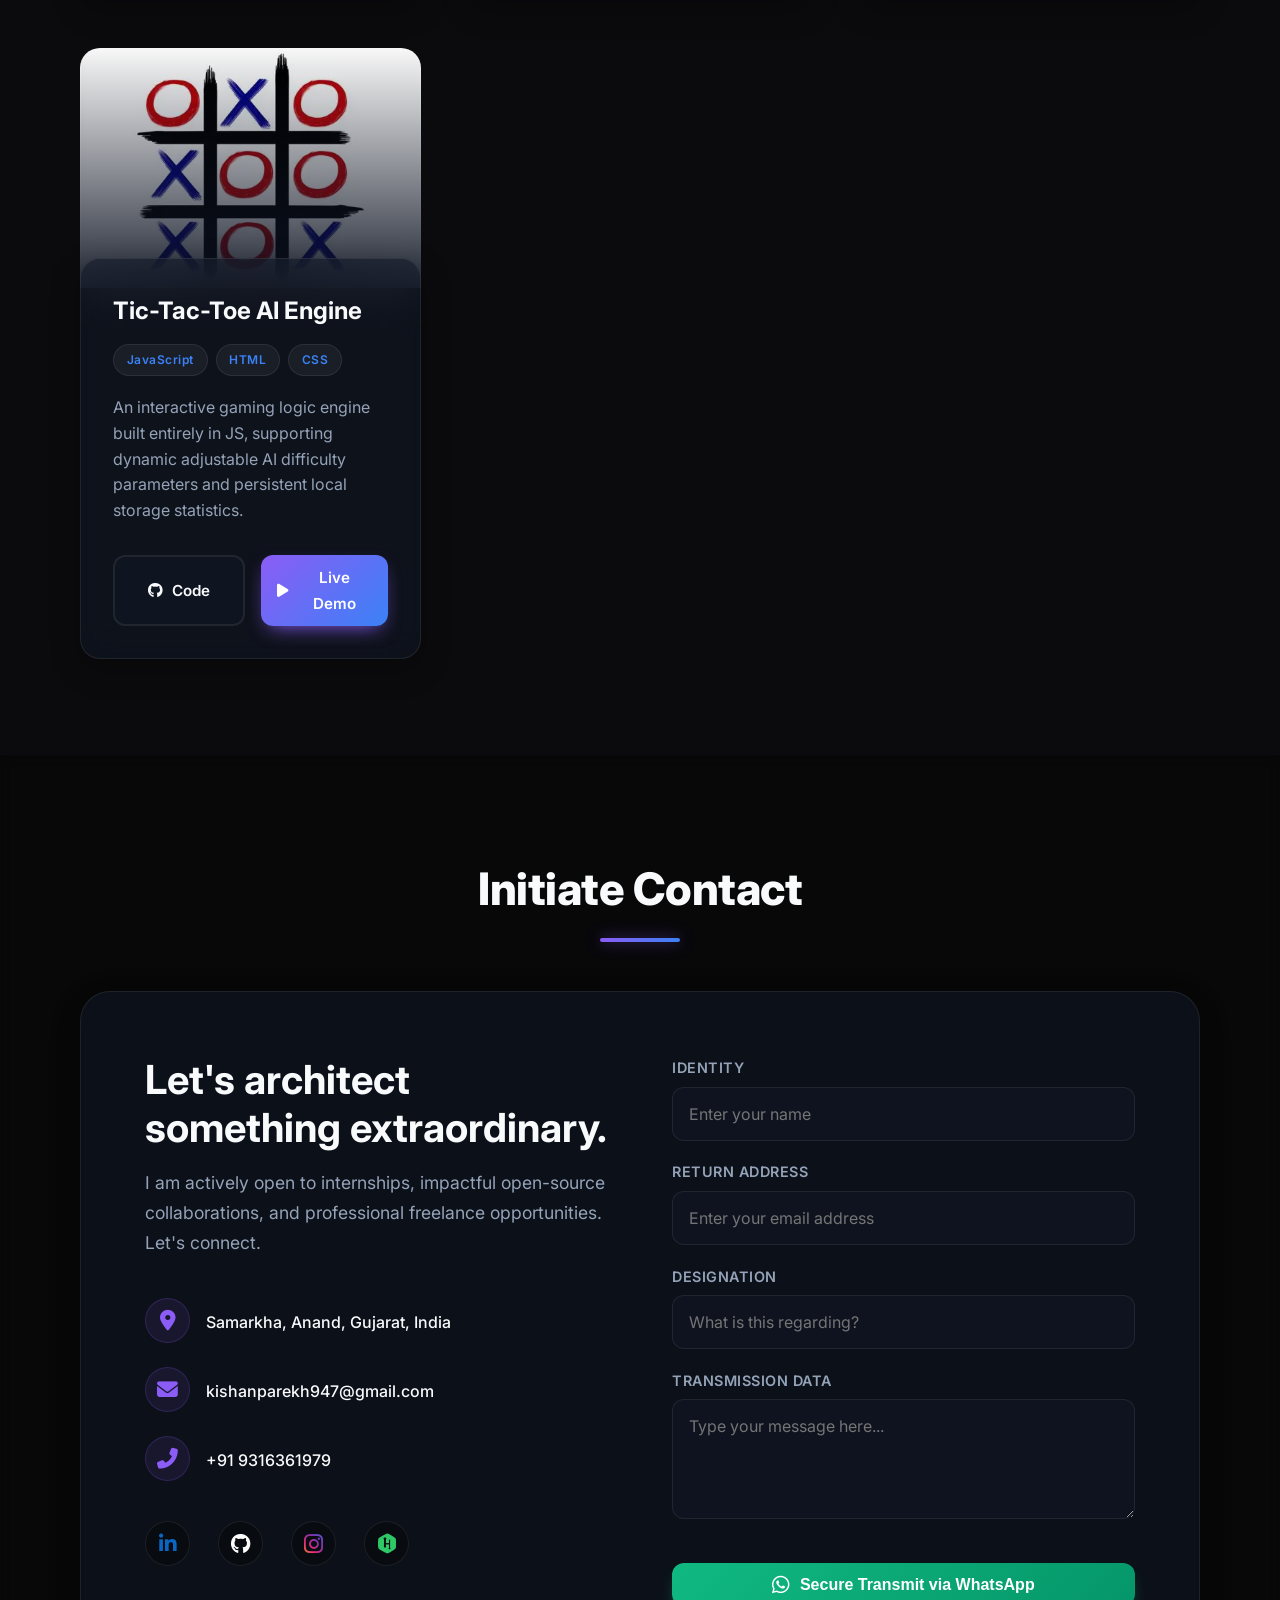
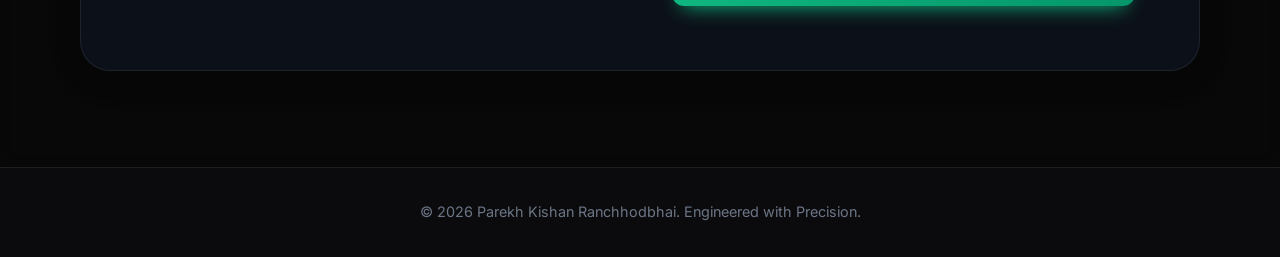
==== commit 37cadb11: "Update index.html" ====
--- a/index.html
+++ b/index.html
@@ -44,6 +44,7 @@
           <li><a href="#about" class="nav-link">About</a></li>
           <li><a href="#skills" class="nav-link">Skills</a></li>
           <li><a href="#education" class="nav-link">Education</a></li>
+          <li><a href="#internship" class="nav-link">Internship</a></li>
           <li><a href="#certifications" class="nav-link">Certifications</a></li>
           <li><a href="#projects" class="nav-link">Projects</a></li>
           <li><a href="#contact" class="nav-link">Contact</a></li>
@@ -114,59 +115,92 @@
             <img src="images/profile.jpg" alt="Kishan Parekh Profile" />
           </div>
 
-          <div class="about-text glass-panel" data-aos="fade-left">
-            <p>
-              I'm an <b>MCA student</b> with a strong foundation in
-              <b>computer applications</b> and a keen interest in
-              <b>full stack development</b>. Building upon my
-              <b>BCA experience</b>, I am continuously expanding my expertise in
-              modern programming languages, frameworks, and software development
-              practices.
-            </p>
-
-            <p>
-              During my BCA, I developed a <b>Library Management System</b> in
-              <b>PHP</b>, which gave me practical exposure to working with
-              <b>frontend design</b>, <b>backend logic</b>, and
-              <b>database integration</b>. That project helped me strengthen my
-              <b>problem-solving skills</b> and understand how different layers
-              of an application come together.
-            </p>
-
-            <p>Now, in my MCA journey, I am focusing on:</p>
-            <ul class="about-list">
-              <li>
-                <i class="fas fa-chevron-right title-accent"></i> Exploring
-                modern frameworks like <b>React.js</b>, <b>Node.js</b>, and
-                <b>Express.js</b> for building scalable applications.
-              </li>
-              <li>
-                <i class="fas fa-chevron-right title-accent"></i
-                ><b> Database management</b> with <b>MySQL</b> and
-                <b>MongoDB</b>.
-              </li>
-              <li>
-                <i class="fas fa-chevron-right title-accent"></i
-                ><b> Version control & collaboration</b> using <b>Git</b> and
-                <b>GitHub</b>.
-              </li>
-              <li>
-                <i class="fas fa-chevron-right title-accent"></i> Learning about
-                <b>cloud deployment</b> and <b>APIs</b> to deliver real-world,
-                production-ready solutions.
-              </li>
-            </ul>
-
-            <p>
-              I am enthusiastic about working on <b>real-world projects</b>,
-              <b>internships</b>, and <b>collaborations</b> that challenge me to
-              build complete, dynamic, and user-friendly applications.
-            </p>
-            <p>
-              Beyond academics, I enjoy playing <b>cricket</b>, debugging
-              <b>coding errors</b>, and exploring <b>video games</b>, which keep
-              me curious, analytical, and motivated.
-            </p>
+          <div class="about-text-container" data-aos="fade-left">
+            
+            <!-- Intro Card -->
+            <div class="glass-panel" style="padding: 1.5rem; border-radius: 16px; margin-bottom: 1.5rem; border-left: 4px solid var(--accent-primary);">
+              <div style="display: flex; align-items: flex-start; gap: 15px;">
+                <i class="fas fa-user-graduate" style="color: var(--accent-primary); font-size: 1.5rem; margin-top: 5px;"></i>
+                <p style="margin-bottom: 0; color: var(--text-muted); font-size: clamp(1rem, 2vw, 1.1rem); line-height: 1.7;">
+                  I'm an <b>MCA student</b> with a strong foundation in
+                  <b>computer applications</b> and a keen interest in
+                  <b>full stack development</b>. Building upon my
+                  <b>BCA experience</b>, I am continuously expanding my expertise in
+                  modern programming languages, frameworks, and software development
+                  practices.
+                </p>
+              </div>
+            </div>
+
+            <!-- Past Experience Card -->
+            <div class="glass-panel" style="padding: 1.5rem; border-radius: 16px; margin-bottom: 1.5rem; border-left: 4px solid var(--accent-secondary);">
+              <div style="display: flex; align-items: flex-start; gap: 15px;">
+                <i class="fas fa-laptop-code" style="color: var(--accent-secondary); font-size: 1.5rem; margin-top: 5px;"></i>
+                <p style="margin-bottom: 0; color: var(--text-muted); font-size: clamp(1rem, 2vw, 1.1rem); line-height: 1.7;">
+                  During my BCA, I developed a <b>Library Management System</b> in
+                  <b>PHP</b>, which gave me practical exposure to working with
+                  <b>frontend design</b>, <b>backend logic</b>, and
+                  <b>database integration</b>. That project helped me strengthen my
+                  <b>problem-solving skills</b> and understand how different layers
+                  of an application come together.
+                </p>
+              </div>
+            </div>
+
+            <!-- Current Focus Card -->
+            <div class="glass-panel" style="padding: 1.5rem; border-radius: 16px; margin-bottom: 1.5rem; border-left: 4px solid var(--success-color);">
+              <p style="margin-bottom: 1rem; display: flex; align-items: center; gap: 10px; color: var(--text-muted); font-size: clamp(1rem, 2vw, 1.1rem);">
+                <i class="fas fa-bullseye" style="color: var(--success-color); font-size: 1.2rem;"></i>
+                <span style="font-weight: 600;">Now, in my MCA journey, I am focusing on:</span>
+              </p>
+              <ul class="about-list" style="margin-bottom: 0;">
+                <li>
+                  <i class="fas fa-chevron-right title-accent"></i> Exploring
+                  modern frameworks like <b>React.js</b>, <b>Node.js</b>, and
+                  <b>Express.js</b> for building scalable applications.
+                </li>
+                <li>
+                  <i class="fas fa-chevron-right title-accent"></i
+                  ><b> Database management</b> with <b>MySQL</b> and
+                  <b>MongoDB</b>.
+                </li>
+                <li>
+                  <i class="fas fa-chevron-right title-accent"></i
+                  ><b> Version control & collaboration</b> using <b>Git</b> and
+                  <b>GitHub</b>.
+                </li>
+                <li>
+                  <i class="fas fa-chevron-right title-accent"></i> Learning about
+                  <b>cloud deployment</b> and <b>APIs</b> to deliver real-world,
+                  production-ready solutions.
+                </li>
+              </ul>
+            </div>
+
+            <!-- Future & Hobbies Grid -->
+            <div style="display: grid; grid-template-columns: repeat(auto-fit, minmax(240px, 1fr)); gap: 1.5rem;">
+              <div class="glass-panel" style="padding: 1.5rem; border-radius: 16px; border-left: 4px solid var(--accent-primary);">
+                <div style="display: flex; align-items: flex-start; gap: 15px;">
+                  <i class="fas fa-rocket" style="color: var(--accent-primary); font-size: 1.2rem; margin-top: 5px;"></i>
+                  <p style="margin-bottom: 0; color: var(--text-muted); font-size: 0.95rem; line-height: 1.6;">
+                    I am enthusiastic about working on <b>real-world projects</b>,
+                    <b>internships</b>, and <b>collaborations</b> that challenge me to
+                    build complete, dynamic, and user-friendly applications.
+                  </p>
+                </div>
+              </div>
+              <div class="glass-panel" style="padding: 1.5rem; border-radius: 16px; border-left: 4px solid var(--accent-secondary);">
+                <div style="display: flex; align-items: flex-start; gap: 15px;">
+                  <i class="fas fa-gamepad" style="color: var(--accent-secondary); font-size: 1.2rem; margin-top: 5px;"></i>
+                  <p style="margin-bottom: 0; color: var(--text-muted); font-size: 0.95rem; line-height: 1.6;">
+                    Beyond academics, I enjoy playing <b>cricket</b>, debugging
+                    <b>coding errors</b>, and exploring <b>video games</b>, which keep
+                    me curious, analytical, and motivated.
+                  </p>
+                </div>
+              </div>
+            </div>
+
           </div>
         </div>
       </div>
@@ -413,6 +447,56 @@
       </div>
     </section>
 
+    <!-- Professional Summer Internship Section -->
+    <section id="internship" class="education" style="background: var(--bg-secondary);">
+      <div class="container">
+        <h2 class="section-title" data-aos="fade-up">Summer Internship</h2>
+
+        <div class="edu-grid">
+          <div
+            class="edu-card glass-panel"
+            data-aos="fade-up"
+            data-aos-delay="100"
+          >
+            <div class="edu-header">
+              <div>
+                <div class="edu-degree">
+                  <i class="fas fa-briefcase" style="color: var(--accent-primary); margin-right: 8px;"></i>
+                  Summer Research Intern
+                </div>
+                <div class="edu-uni">P.G. Department of Computer Science & Technology, Sardar Patel University</div>
+                <div class="edu-college">Vallabh Vidyanagar</div>
+              </div>
+              <div class="edu-year">May 2026 – July 2026</div>
+            </div>
+
+            <div class="cgpa-pill" style="white-space: normal; line-height: 1.5; text-align: left;">Project: AI-Based Adaptive Online Examination and Student Performance Analysis System</div>
+
+            <div class="edu-desc" style="margin-bottom: 0;">
+              <ul style="list-style: none; padding-left: 0; margin-bottom: 0;">
+                <li style="margin-bottom: 12px; display: flex; align-items: flex-start; gap: 10px;">
+                  <i class="fas fa-check-circle" style="color: var(--accent-primary); margin-top: 5px; font-size: 1.1rem;"></i>
+                  <span>Designed an <b>adaptive examination system</b> that adjusts question difficulty according to <b>student performance</b>.</span>
+                </li>
+                <li style="margin-bottom: 12px; display: flex; align-items: flex-start; gap: 10px;">
+                  <i class="fas fa-check-circle" style="color: var(--accent-primary); margin-top: 5px; font-size: 1.1rem;"></i>
+                  <span>Developed modules for <b>online examinations</b>, <b>automated result generation</b>, and <b>performance analysis</b>.</span>
+                </li>
+                <li style="margin-bottom: 12px; display: flex; align-items: flex-start; gap: 10px;">
+                  <i class="fas fa-check-circle" style="color: var(--accent-primary); margin-top: 5px; font-size: 1.1rem;"></i>
+                  <span>Built interactive <b>analytics dashboards</b> for <b>student performance tracking</b>.</span>
+                </li>
+                <li style="display: flex; align-items: flex-start; gap: 10px;">
+                  <i class="fas fa-check-circle" style="color: var(--accent-primary); margin-top: 5px; font-size: 1.1rem;"></i>
+                  <span>Worked with <b>PHP, MySQL, HTML, CSS, JavaScript, Bootstrap, and AJAX</b>.</span>
+                </li>
+              </ul>
+            </div>
+          </div>
+        </div>
+      </div>
+    </section>
+
     <!-- Certifications Section -->
     <section id="certifications">
       <div class="container">
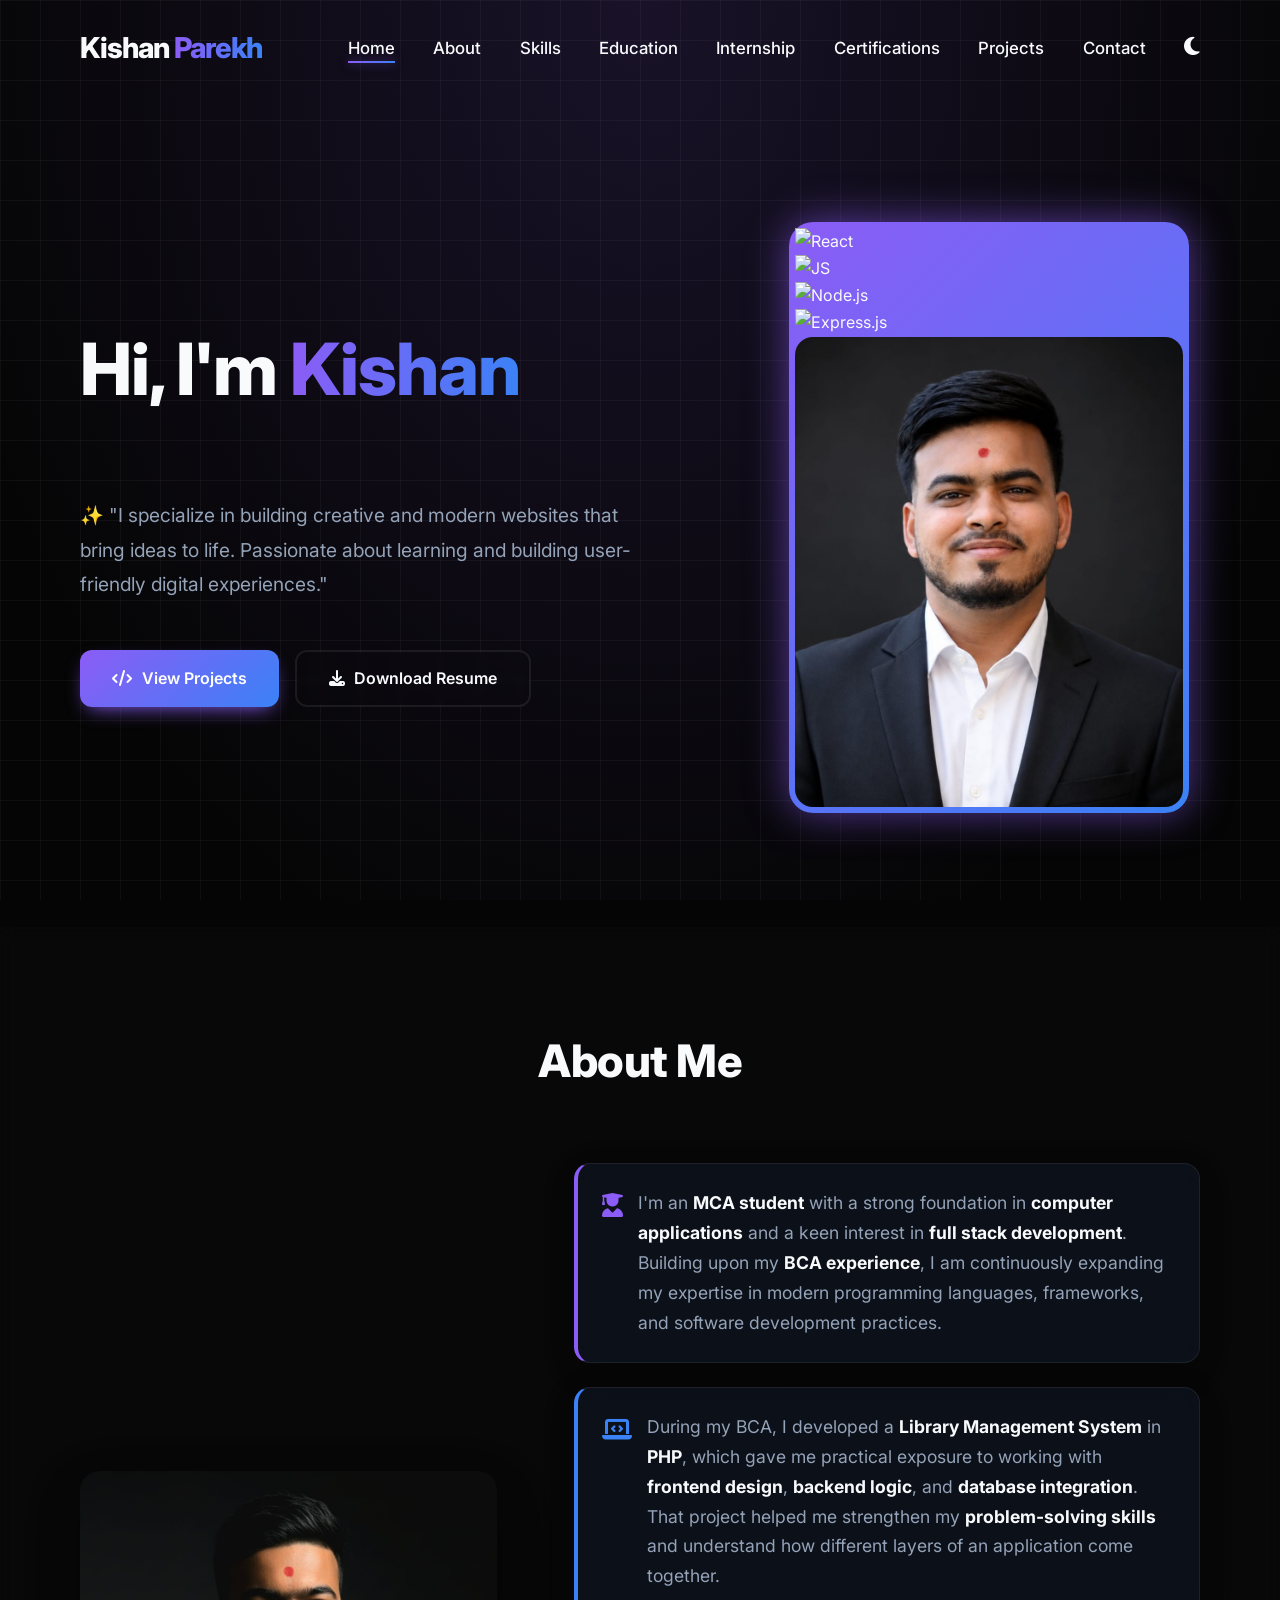
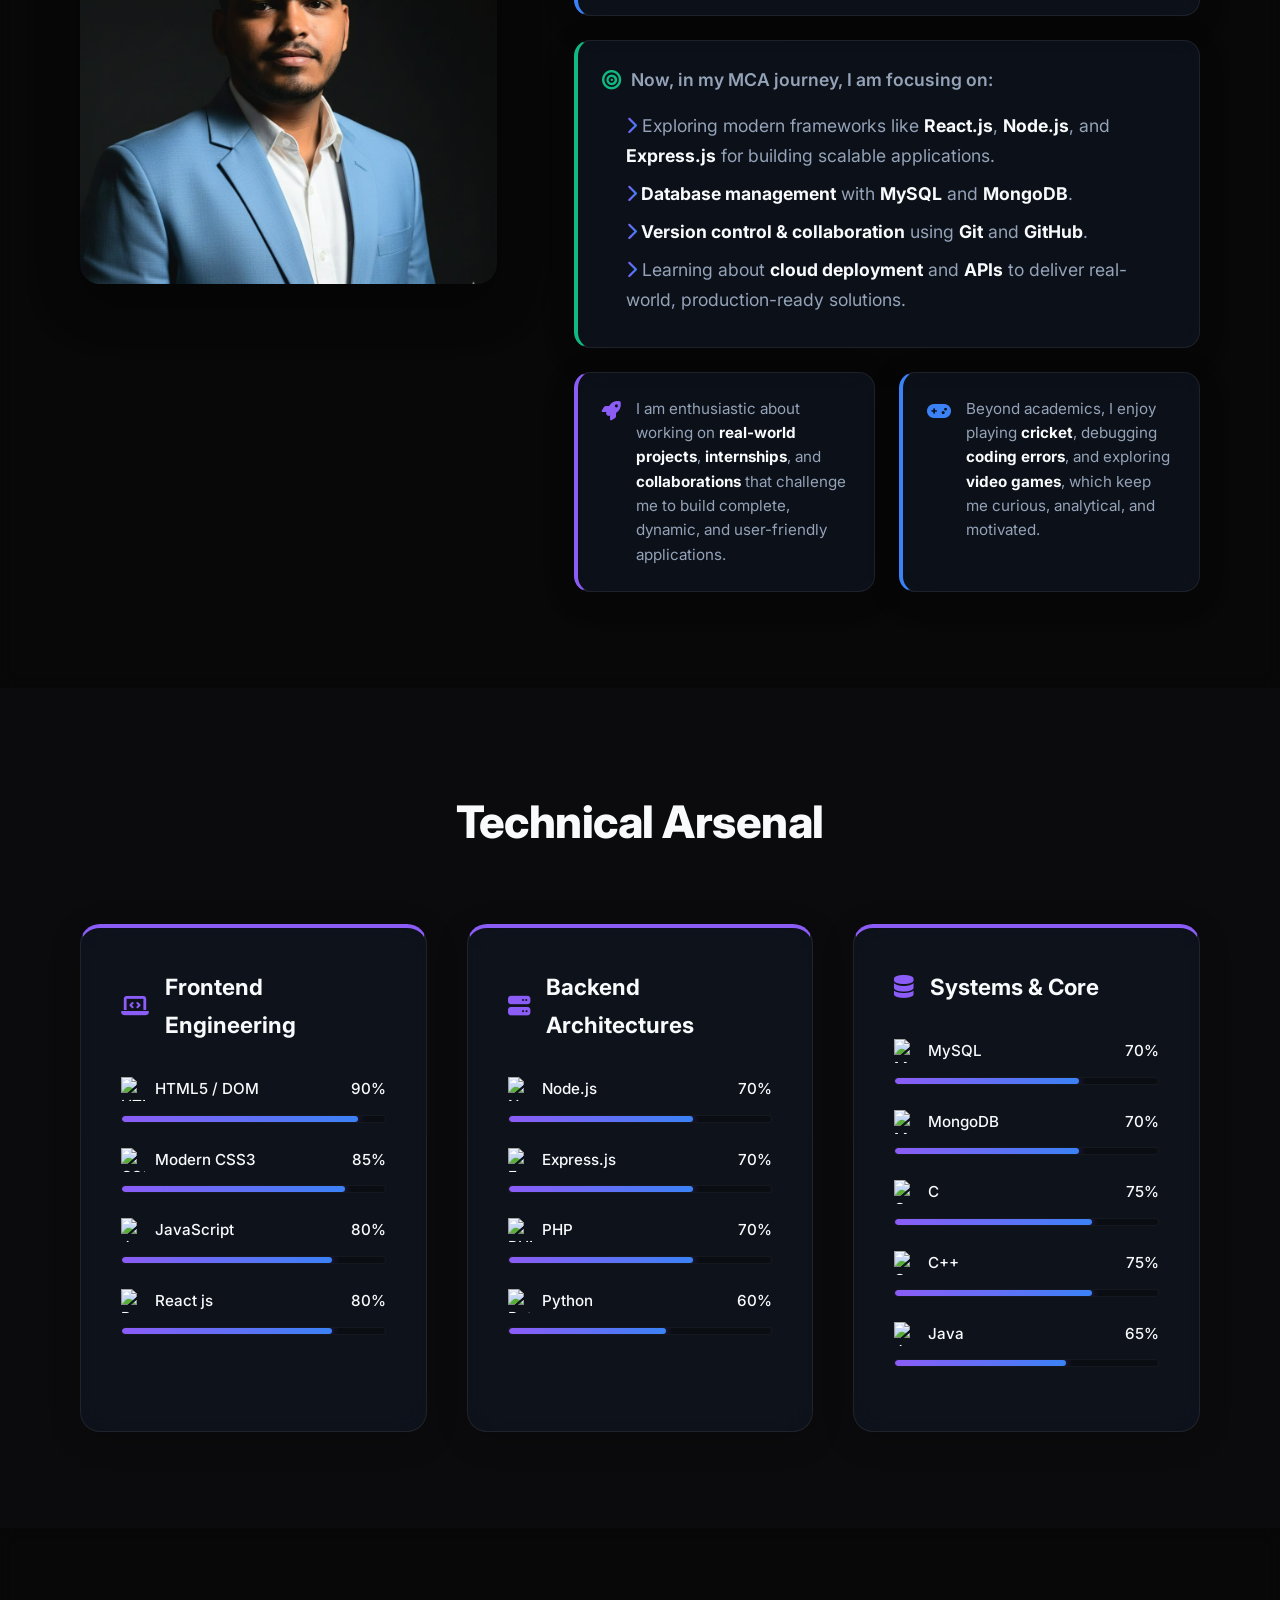
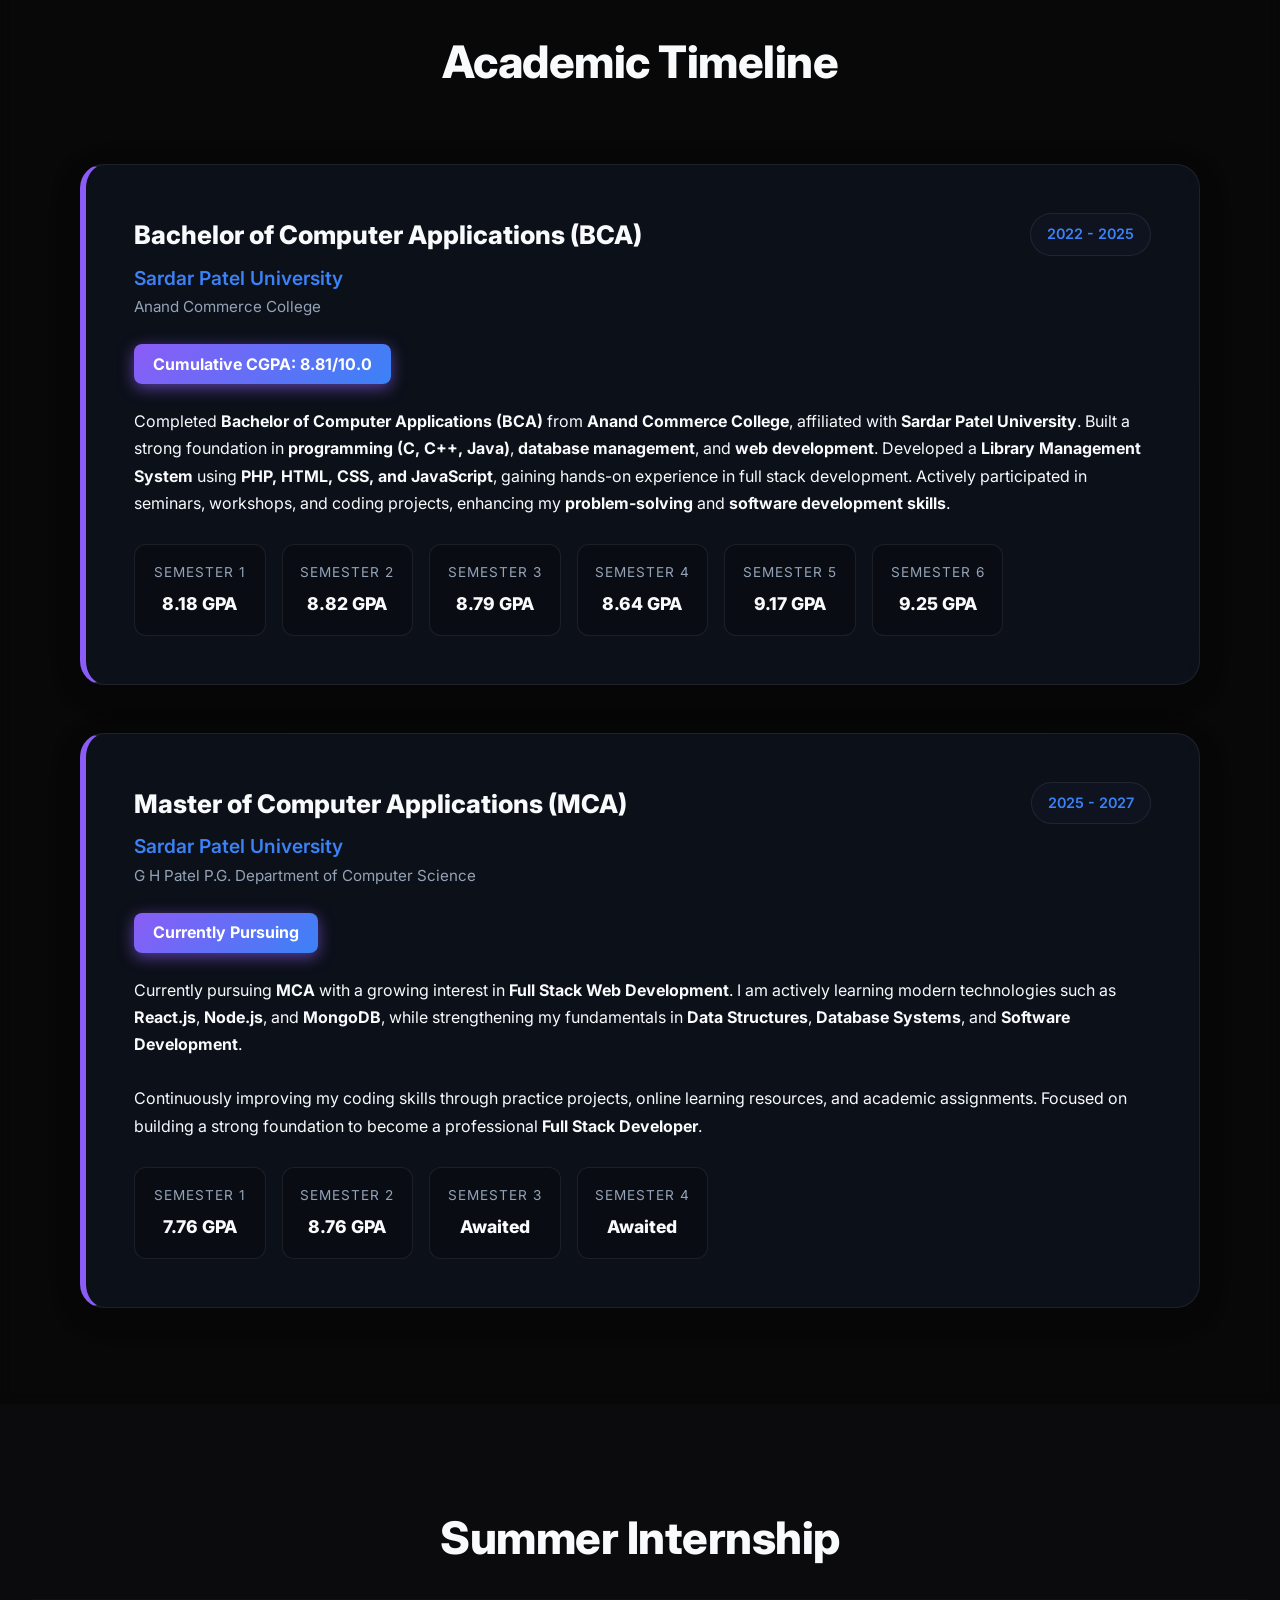
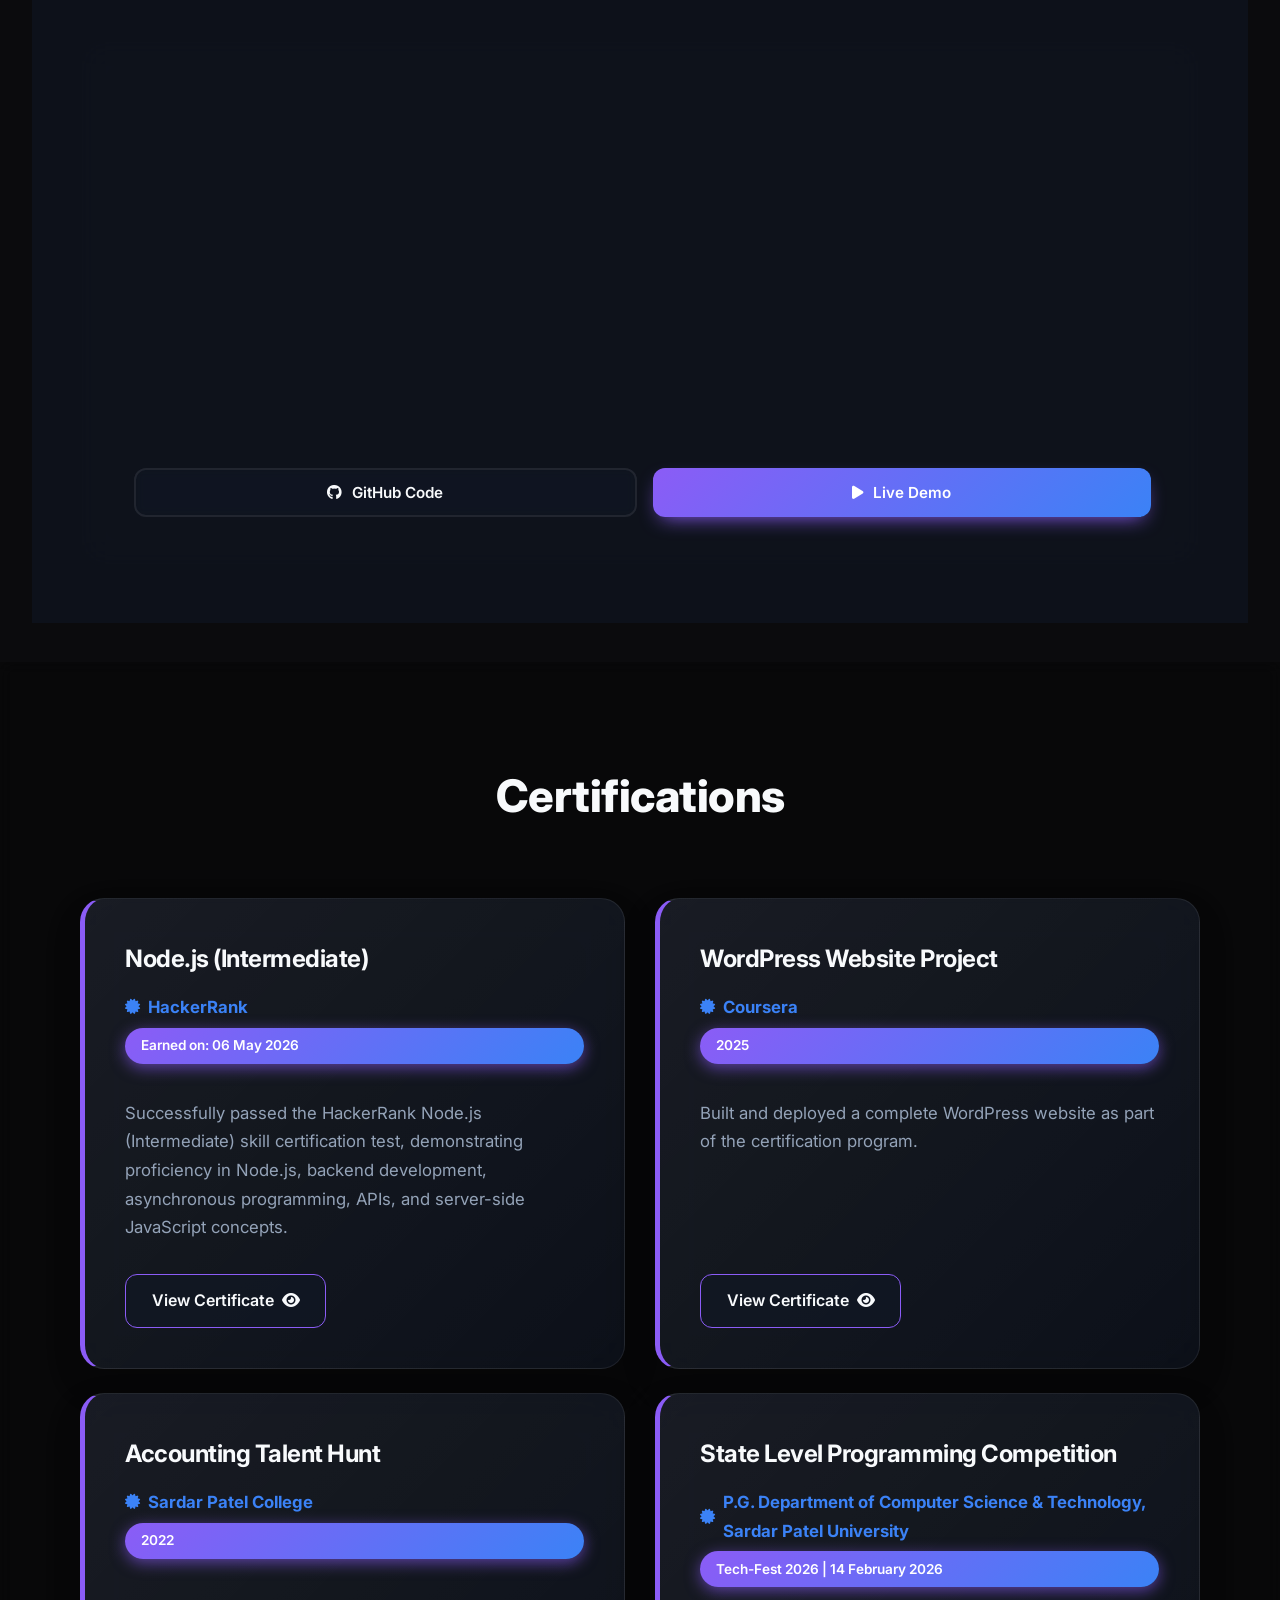
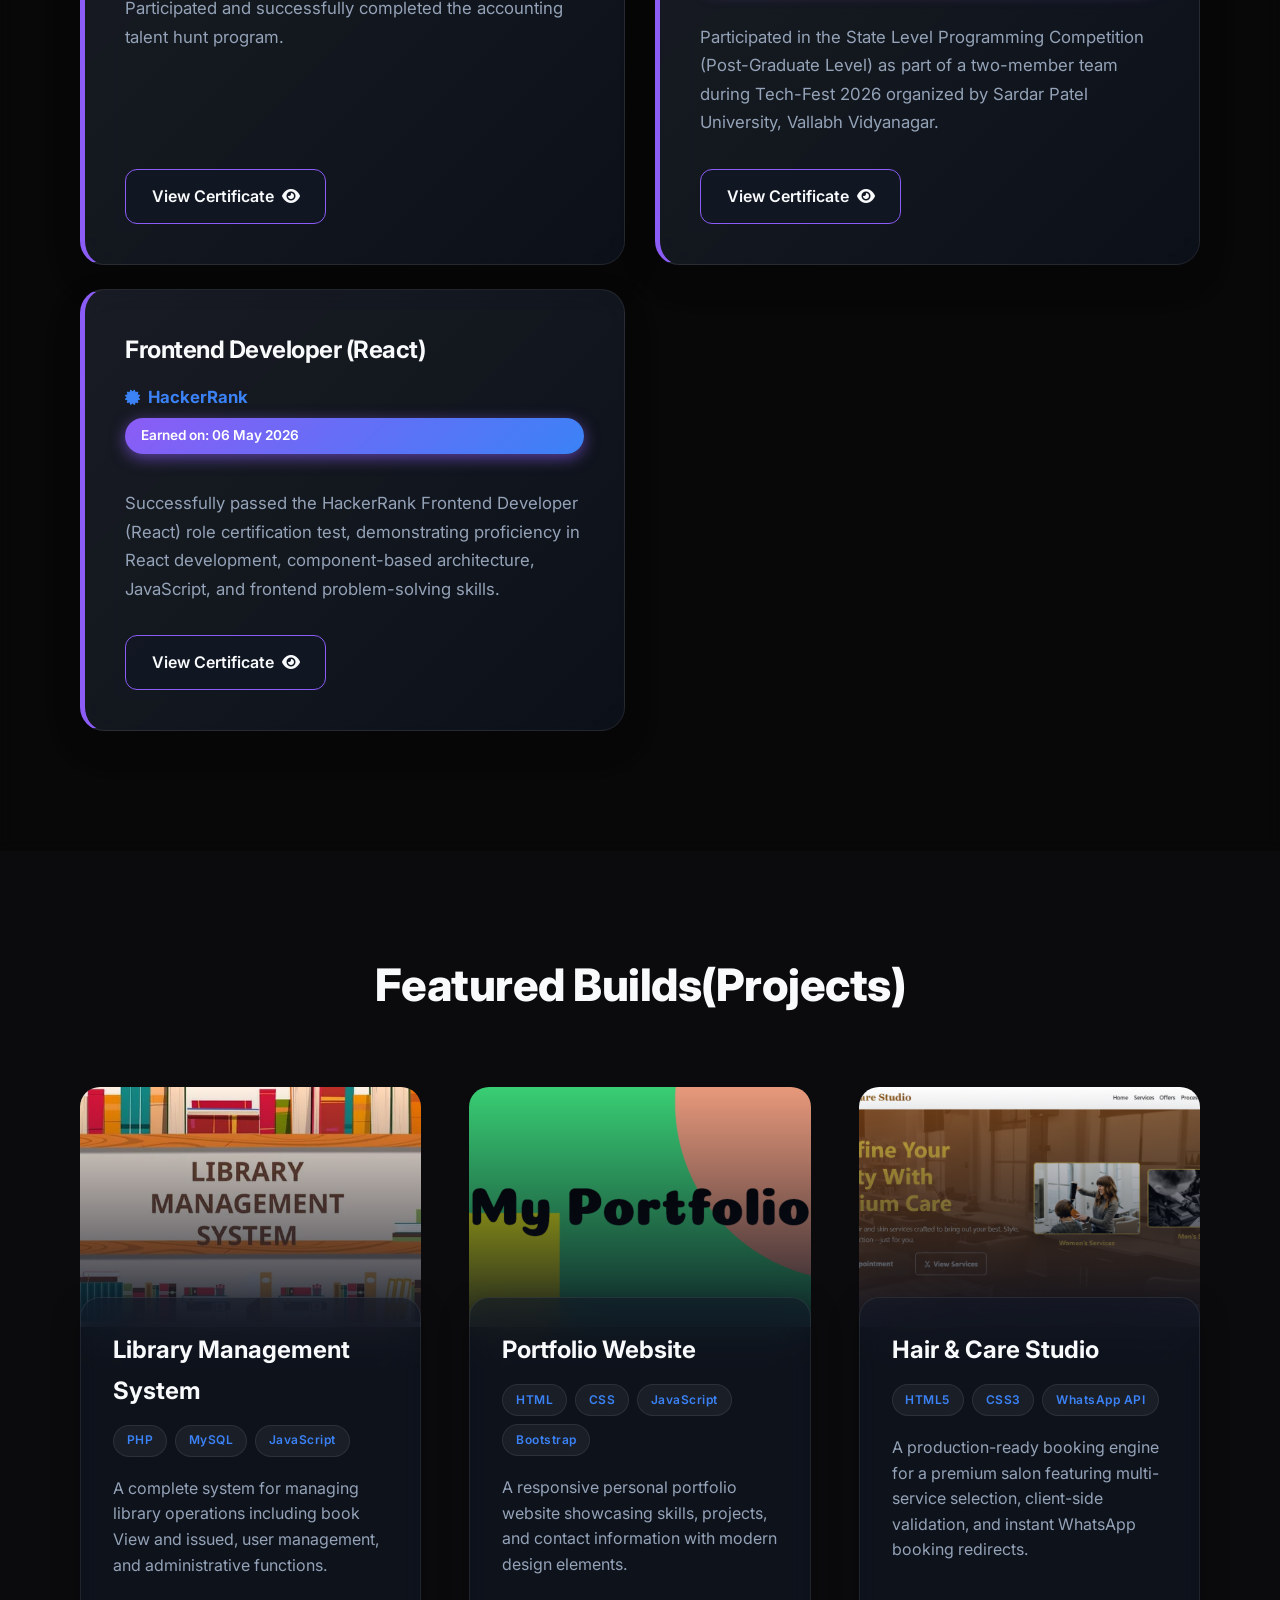
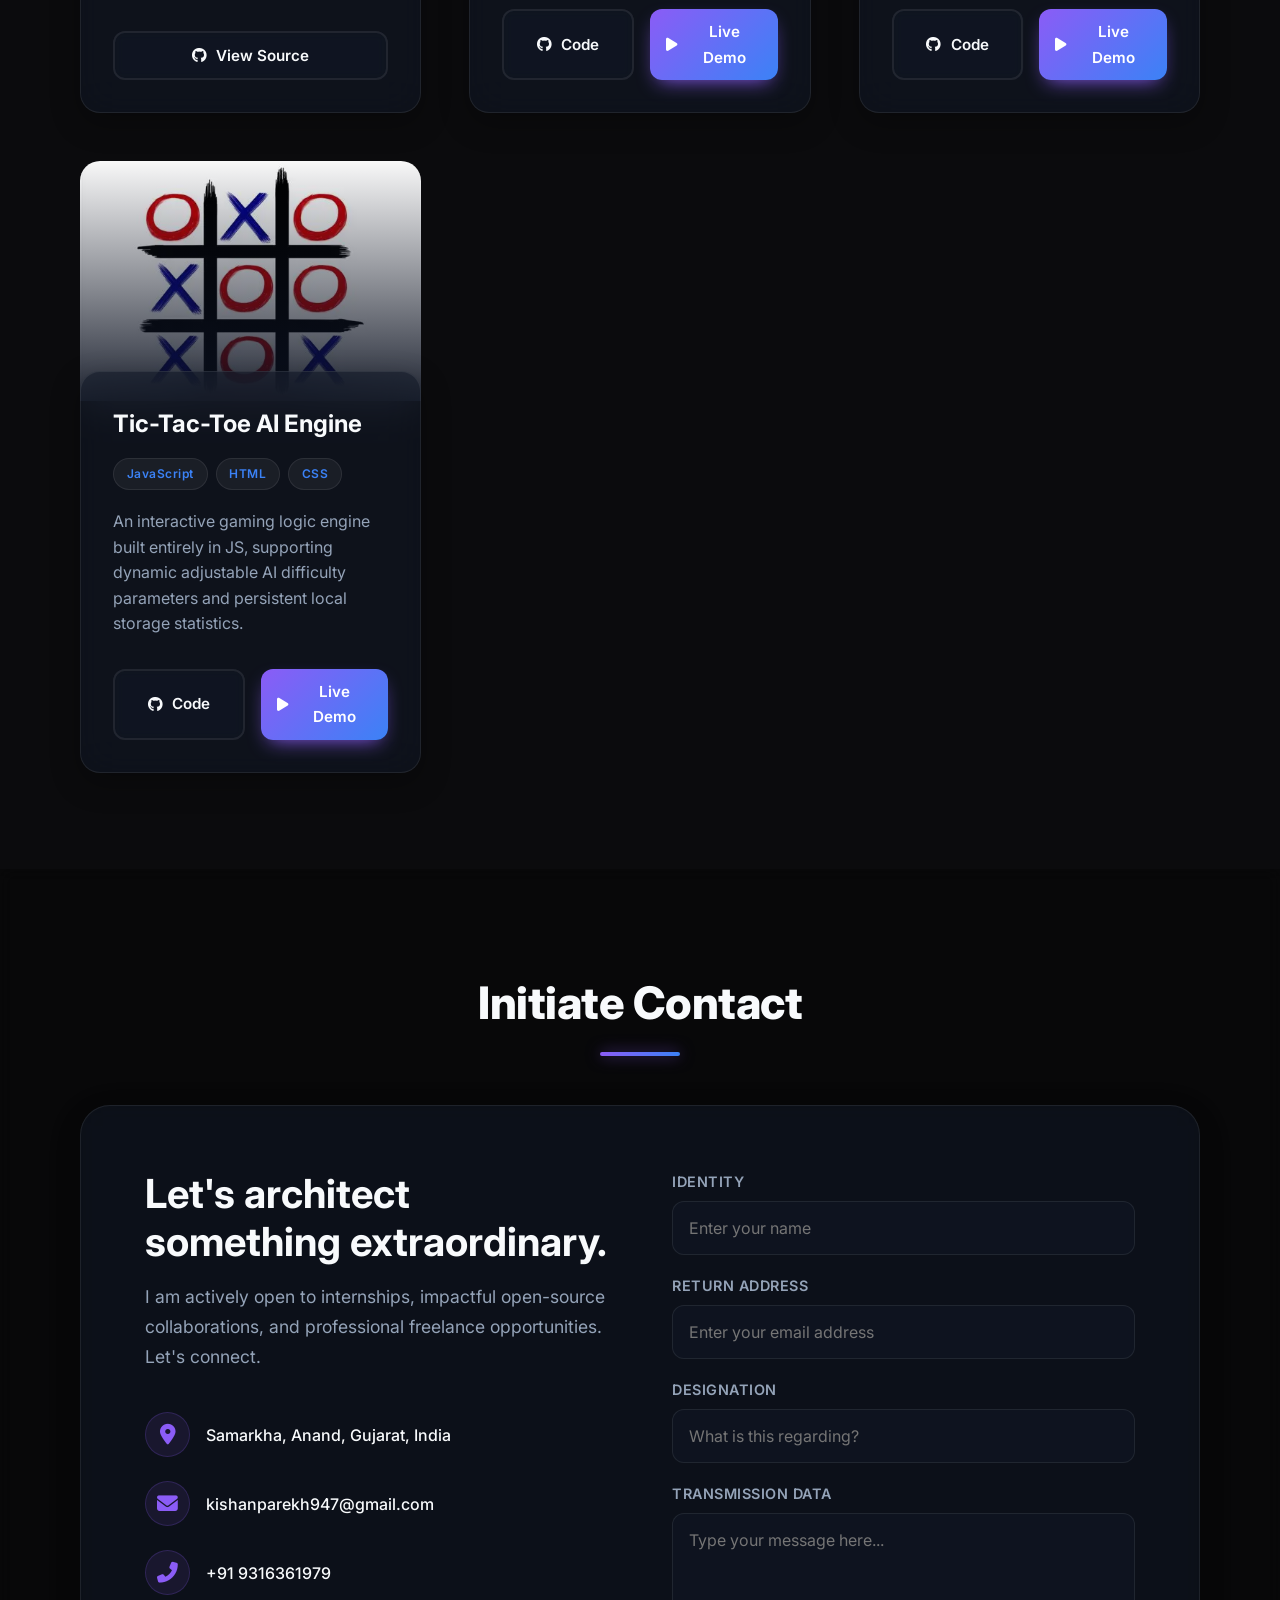
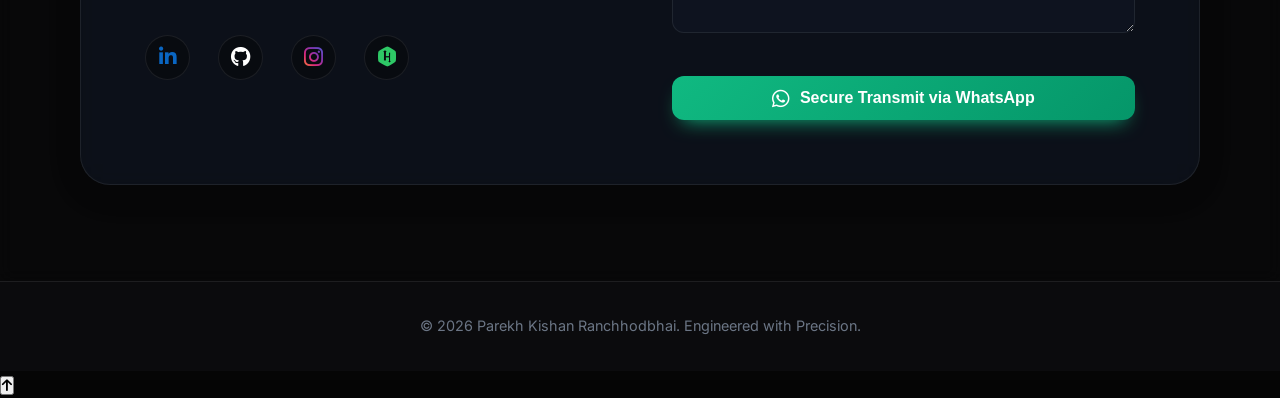
==== commit ffc6df65: "Update index.html" ====
--- a/index.html
+++ b/index.html
@@ -96,6 +96,26 @@
           data-aos-duration="1200"
           data-aos-delay="200"
         >
+          <!-- Animated Rings -->
+          <div class="ring ring-1"></div>
+          <div class="ring ring-2"></div>
+          
+          <!-- Orbiting Tech Icons Container -->
+          <div class="orbit-container">
+            <div class="floating-icon icon-react">
+              <img src="https://cdn.jsdelivr.net/gh/devicons/devicon@latest/icons/react/react-original.svg" alt="React">
+            </div>
+            <div class="floating-icon icon-js">
+              <img src="https://cdn.jsdelivr.net/gh/devicons/devicon@latest/icons/javascript/javascript-original.svg" alt="JS">
+            </div>
+            <div class="floating-icon icon-node">
+              <img src="https://cdn.jsdelivr.net/gh/devicons/devicon@latest/icons/nodejs/nodejs-original.svg" alt="Node.js">
+            </div>
+            <div class="floating-icon icon-express">
+              <img src="https://cdn.jsdelivr.net/gh/devicons/devicon@latest/icons/express/express-original.svg" alt="Express.js" class="express-logo">
+            </div>
+          </div>
+
           <img
             src="images/me.png"
             alt="Kishan Parekh"
@@ -222,7 +242,11 @@
 
             <div class="skill-item">
               <div class="skill-info">
-                <span>HTML5 / DOM</span> <span>90%</span>
+                <div style="display: flex; align-items: center; gap: 10px;">
+                  <img src="https://cdn.jsdelivr.net/gh/devicons/devicon@latest/icons/html5/html5-original.svg" alt="HTML5" width="24" height="24">
+                  <span>HTML5 / DOM</span>
+                </div>
+                <span>90%</span>
               </div>
               <div class="skill-bar-bg">
                 <div class="skill-bar" data-value="90"></div>
@@ -231,7 +255,11 @@
 
             <div class="skill-item">
               <div class="skill-info">
-                <span>Modern CSS3</span> <span>85%</span>
+                <div style="display: flex; align-items: center; gap: 10px;">
+                  <img src="https://cdn.jsdelivr.net/gh/devicons/devicon@latest/icons/css3/css3-original.svg" alt="CSS3" width="24" height="24">
+                  <span>Modern CSS3</span>
+                </div>
+                <span>85%</span>
               </div>
               <div class="skill-bar-bg">
                 <div class="skill-bar" data-value="85"></div>
@@ -240,15 +268,24 @@
 
             <div class="skill-item">
               <div class="skill-info">
-                <span>JavaScript</span> <span>80%</span>
+                <div style="display: flex; align-items: center; gap: 10px;">
+                  <img src="https://cdn.jsdelivr.net/gh/devicons/devicon@latest/icons/javascript/javascript-original.svg" alt="JavaScript" width="24" height="24">
+                  <span>JavaScript</span>
+                </div>
+                <span>80%</span>
               </div>
               <div class="skill-bar-bg">
                 <div class="skill-bar" data-value="80"></div>
               </div>
             </div>
-            <div class="skill-item">
-              <div class="skill-info">
-                <span>React js</span> <span>80%</span>
+            
+            <div class="skill-item">
+              <div class="skill-info">
+                <div style="display: flex; align-items: center; gap: 10px;">
+                  <img src="https://cdn.jsdelivr.net/gh/devicons/devicon@latest/icons/react/react-original.svg" alt="React" width="24" height="24">
+                  <span>React js</span>
+                </div>
+                <span>80%</span>
               </div>
               <div class="skill-bar-bg">
                 <div class="skill-bar" data-value="80"></div>
@@ -266,7 +303,11 @@
 
             <div class="skill-item">
               <div class="skill-info">
-                <span>Node.js / Express</span> <span>70%</span>
+                <div style="display: flex; align-items: center; gap: 10px;">
+                  <img src="https://cdn.jsdelivr.net/gh/devicons/devicon@latest/icons/nodejs/nodejs-original.svg" alt="Node.js" width="24" height="24">
+                  <span>Node.js</span>
+                </div>
+                <span>70%</span>
               </div>
               <div class="skill-bar-bg">
                 <div class="skill-bar" data-value="70"></div>
@@ -274,14 +315,39 @@
             </div>
 
             <div class="skill-item">
-              <div class="skill-info"><span>PHP</span> <span>70%</span></div>
+              <div class="skill-info">
+                <div style="display: flex; align-items: center; gap: 10px;">
+                  <img src="https://cdn.jsdelivr.net/gh/devicons/devicon@latest/icons/express/express-original.svg" alt="Express" width="24" height="24" class="express-logo">
+                  <span>Express.js</span>
+                </div>
+                <span>70%</span>
+              </div>
               <div class="skill-bar-bg">
                 <div class="skill-bar" data-value="70"></div>
               </div>
             </div>
 
             <div class="skill-item">
-              <div class="skill-info"><span>Python</span> <span>60%</span></div>
+              <div class="skill-info">
+                <div style="display: flex; align-items: center; gap: 10px;">
+                  <img src="https://cdn.jsdelivr.net/gh/devicons/devicon@latest/icons/php/php-original.svg" alt="PHP" width="24" height="24">
+                  <span>PHP</span>
+                </div>
+                <span>70%</span>
+              </div>
+              <div class="skill-bar-bg">
+                <div class="skill-bar" data-value="70"></div>
+              </div>
+            </div>
+
+            <div class="skill-item">
+              <div class="skill-info">
+                <div style="display: flex; align-items: center; gap: 10px;">
+                  <img src="https://cdn.jsdelivr.net/gh/devicons/devicon@latest/icons/python/python-original.svg" alt="Python" width="24" height="24">
+                  <span>Python</span>
+                </div>
+                <span>60%</span>
+              </div>
               <div class="skill-bar-bg">
                 <div class="skill-bar" data-value="60"></div>
               </div>
@@ -298,7 +364,11 @@
 
             <div class="skill-item">
               <div class="skill-info">
-                <span>SQL / MySQL</span> <span>70%</span>
+                <div style="display: flex; align-items: center; gap: 10px;">
+                  <img src="https://cdn.jsdelivr.net/gh/devicons/devicon@latest/icons/mysql/mysql-original.svg" alt="MySQL" width="24" height="24">
+                  <span>MySQL</span>
+                </div>
+                <span>70%</span>
               </div>
               <div class="skill-bar-bg">
                 <div class="skill-bar" data-value="70"></div>
@@ -307,7 +377,24 @@
 
             <div class="skill-item">
               <div class="skill-info">
-                <span>C / C++ </span> <span>75%</span>
+                <div style="display: flex; align-items: center; gap: 10px;">
+                  <img src="https://cdn.jsdelivr.net/gh/devicons/devicon@latest/icons/mongodb/mongodb-original.svg" alt="MongoDB" width="24" height="24">
+                  <span>MongoDB</span>
+                </div>
+                <span>70%</span>
+              </div>
+              <div class="skill-bar-bg">
+                <div class="skill-bar" data-value="70"></div>
+              </div>
+            </div>
+
+            <div class="skill-item">
+              <div class="skill-info">
+                <div style="display: flex; align-items: center; gap: 10px;">
+                  <img src="https://cdn.jsdelivr.net/gh/devicons/devicon@latest/icons/c/c-original.svg" alt="C" width="24" height="24">
+                  <span>C</span>
+                </div>
+                <span>75%</span>
               </div>
               <div class="skill-bar-bg">
                 <div class="skill-bar" data-value="75"></div>
@@ -315,7 +402,26 @@
             </div>
 
             <div class="skill-item">
-              <div class="skill-info"><span>Java</span> <span>65%</span></div>
+              <div class="skill-info">
+                <div style="display: flex; align-items: center; gap: 10px;">
+                  <img src="https://cdn.jsdelivr.net/gh/devicons/devicon@latest/icons/cplusplus/cplusplus-original.svg" alt="C++" width="24" height="24">
+                  <span>C++</span>
+                </div>
+                <span>75%</span>
+              </div>
+              <div class="skill-bar-bg">
+                <div class="skill-bar" data-value="75"></div>
+              </div>
+            </div>
+
+            <div class="skill-item">
+              <div class="skill-info">
+                <div style="display: flex; align-items: center; gap: 10px;">
+                  <img src="https://cdn.jsdelivr.net/gh/devicons/devicon@latest/icons/java/java-original.svg" alt="Java" width="24" height="24">
+                  <span>Java</span>
+                </div>
+                <span>65%</span>
+              </div>
               <div class="skill-bar-bg">
                 <div class="skill-bar" data-value="65"></div>
               </div>
@@ -492,6 +598,10 @@
                 </li>
               </ul>
             </div>
+            <div class="project-links" style="margin-top: 2rem;">
+              <a href="#" target="_blank" class="btn btn-outline"><i class="fab fa-github"></i> GitHub Code</a>
+              <a href="#" target="_blank" class="btn btn-primary"><i class="fas fa-play"></i> Live Demo</a>
+            </div>
           </div>
         </div>
       </div>
@@ -932,12 +1042,15 @@
 
     <!-- Scripts -->
 
-    <!-- Typed.js -->
+    <!-- Back to Top Button -->
+    <button id="backToTop" class="back-to-top" aria-label="Back to Top">
+      <i class="fas fa-arrow-up"></i>
+    </button>
+
+    <script src="https://cdn.jsdelivr.net/npm/bootstrap@5.3.0/dist/js/bootstrap.bundle.min.js"></script>
+    <!-- AOS Scroll Animations JS -->
+    <script src="https://unpkg.com/aos@2.3.1/dist/aos.js"></script>
     <script src="https://cdn.jsdelivr.net/npm/typed.js@2.0.12"></script>
-    <!-- AOS Animation -->
-    <script src="https://unpkg.com/aos@2.3.1/dist/aos.js"></script>
-
-    <!-- Custom Script -->
     <script src="script.js"></script>
   </body>
 </html>
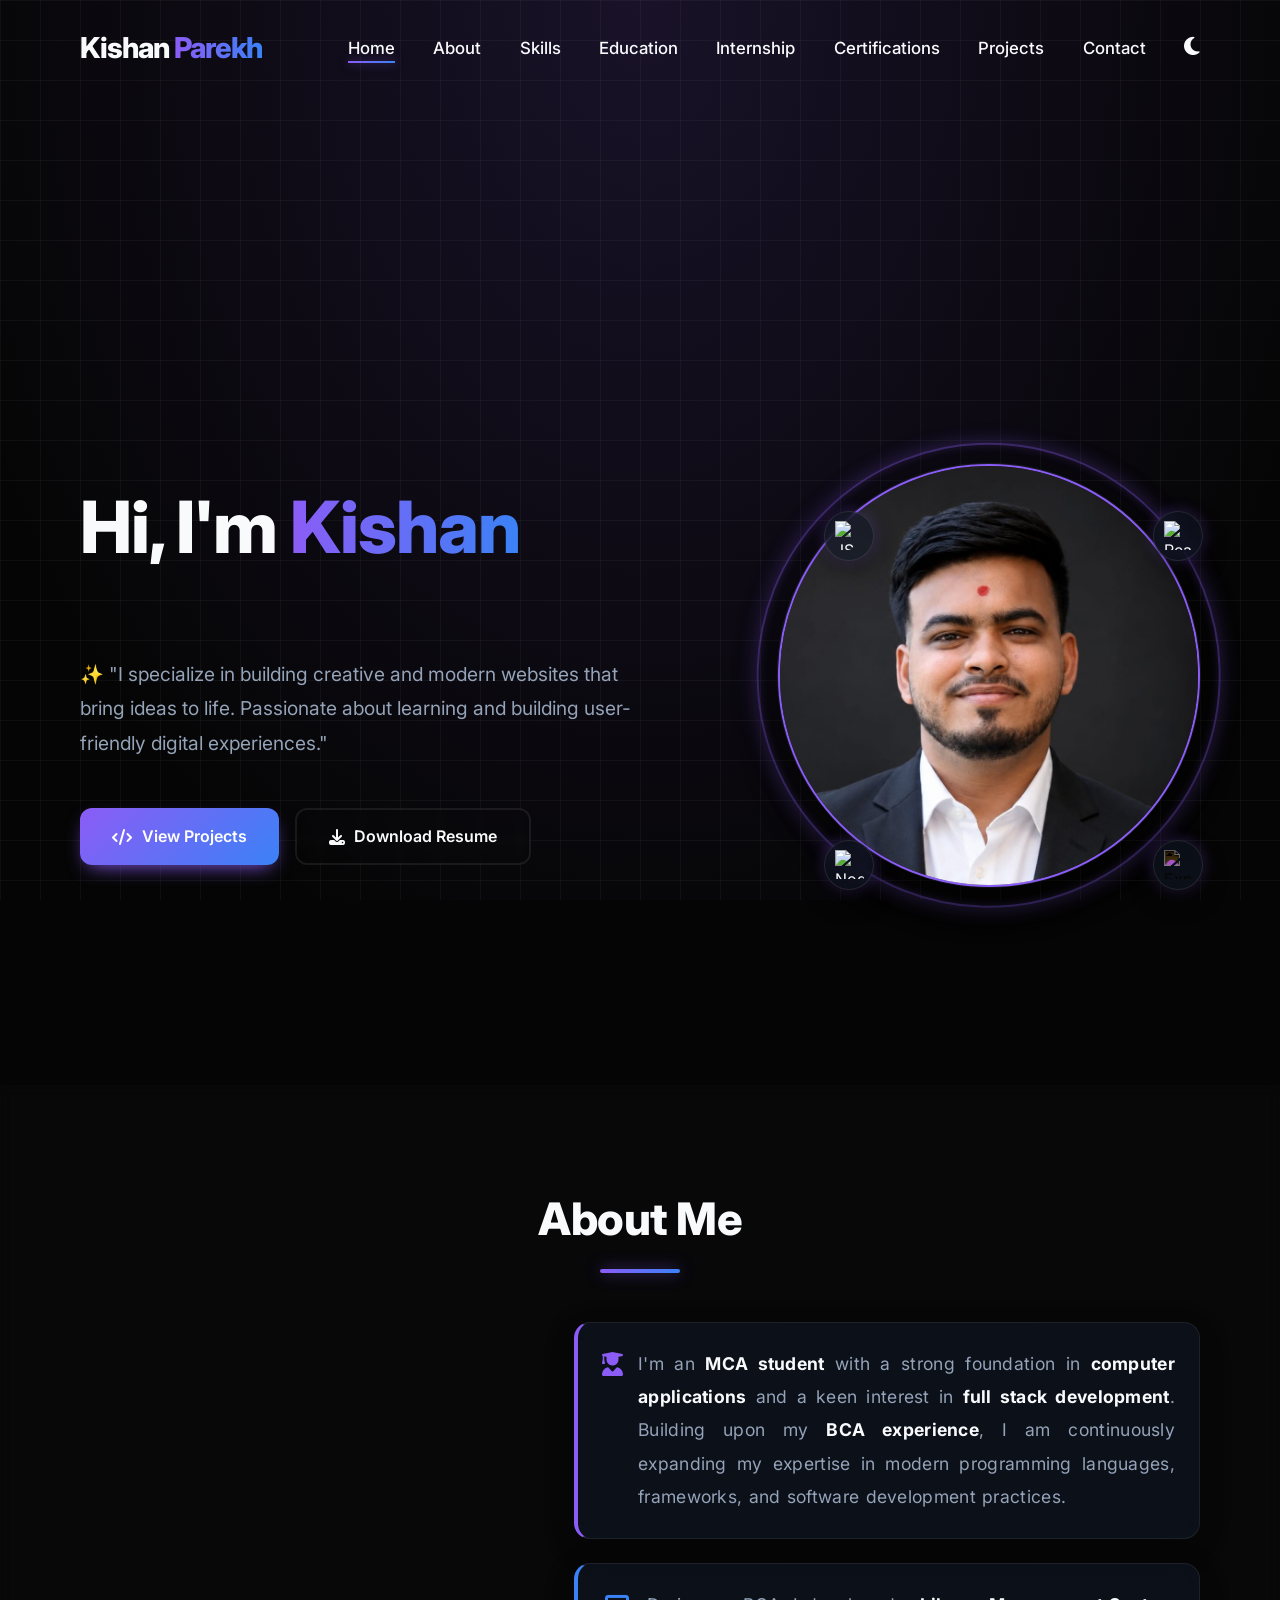
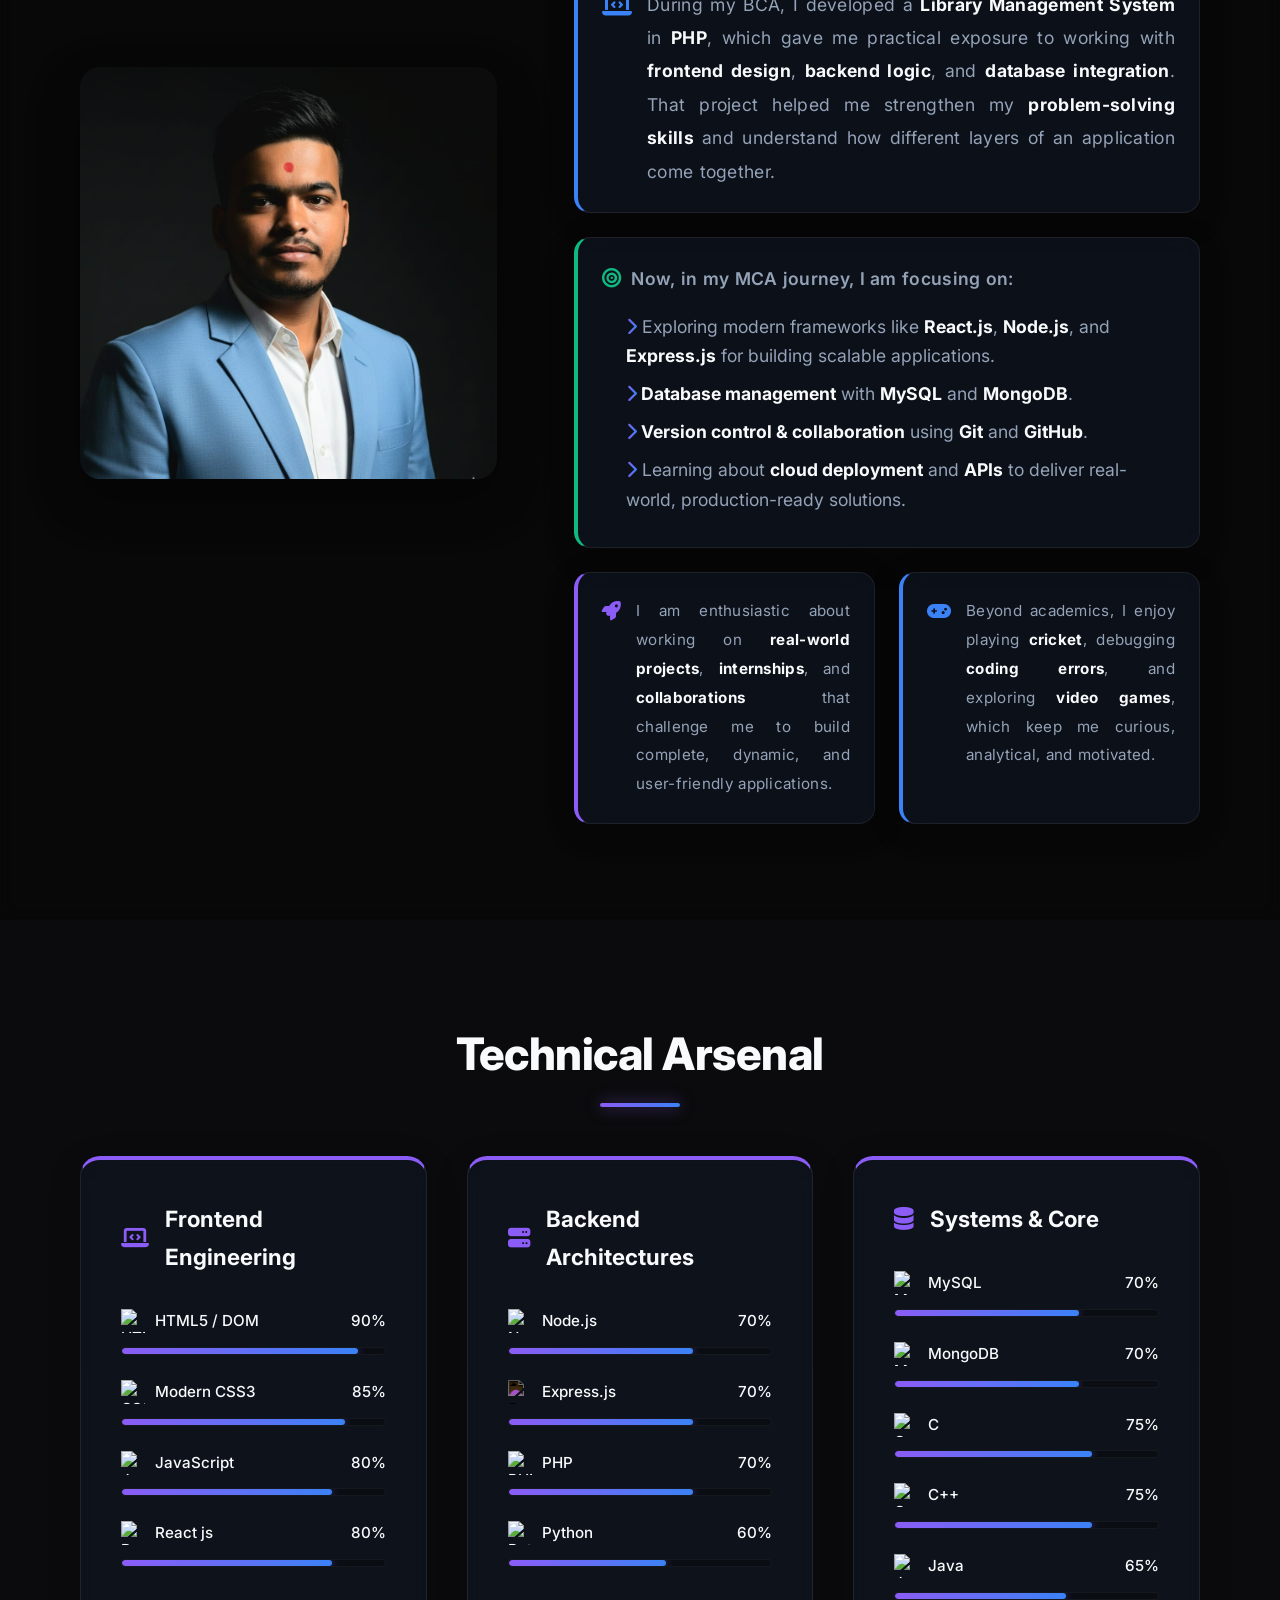
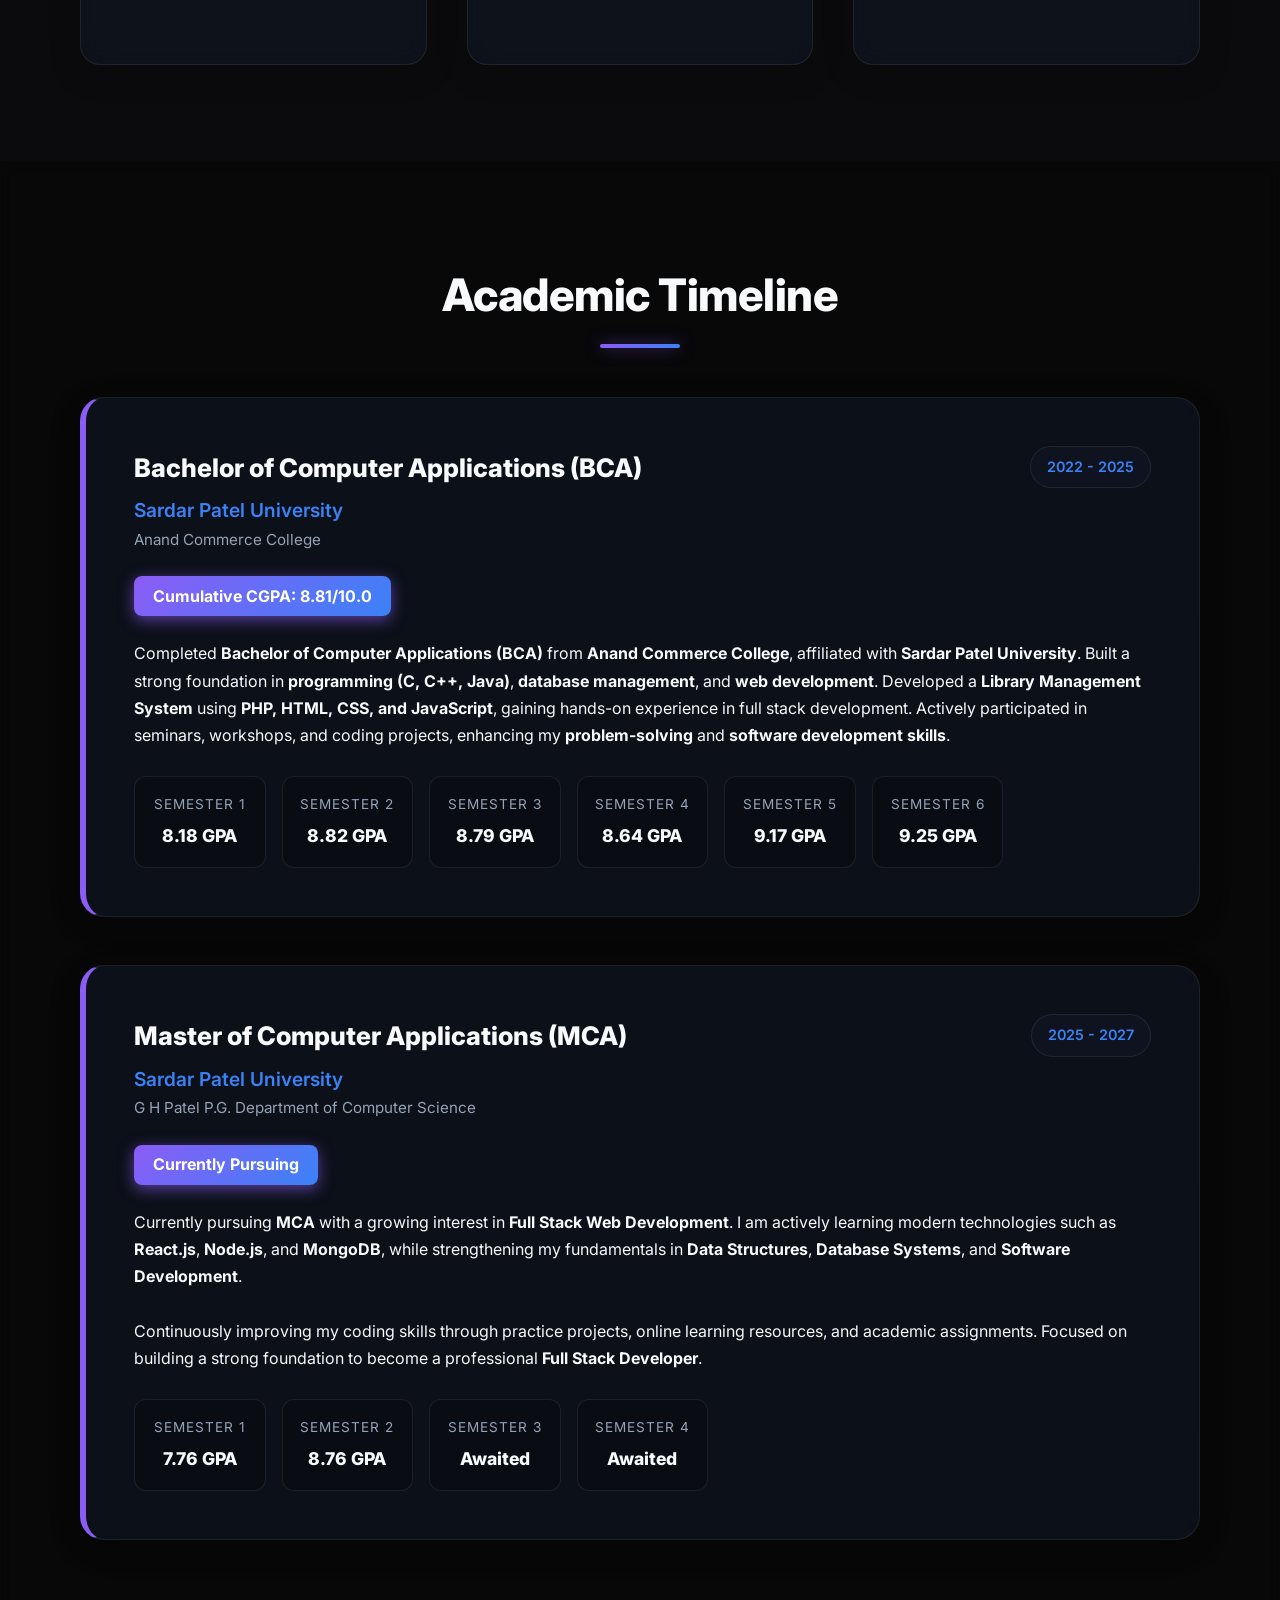
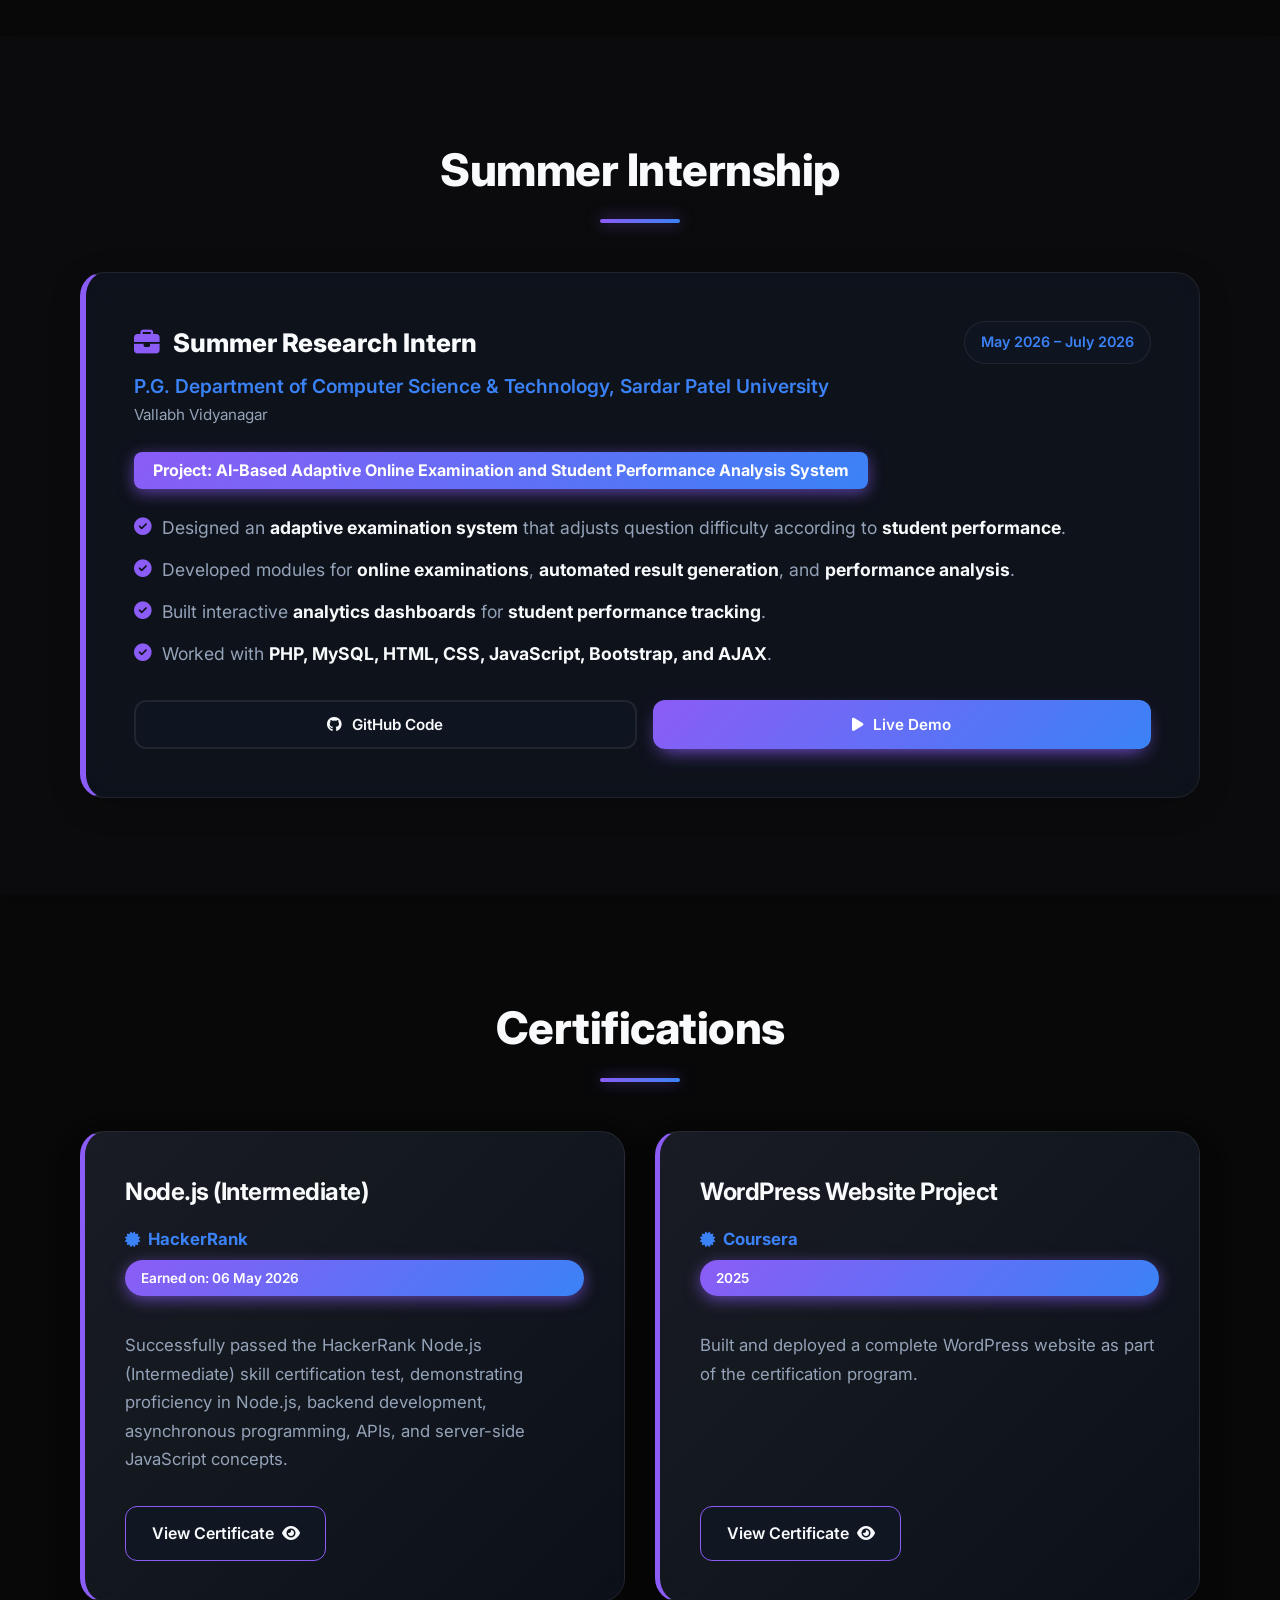
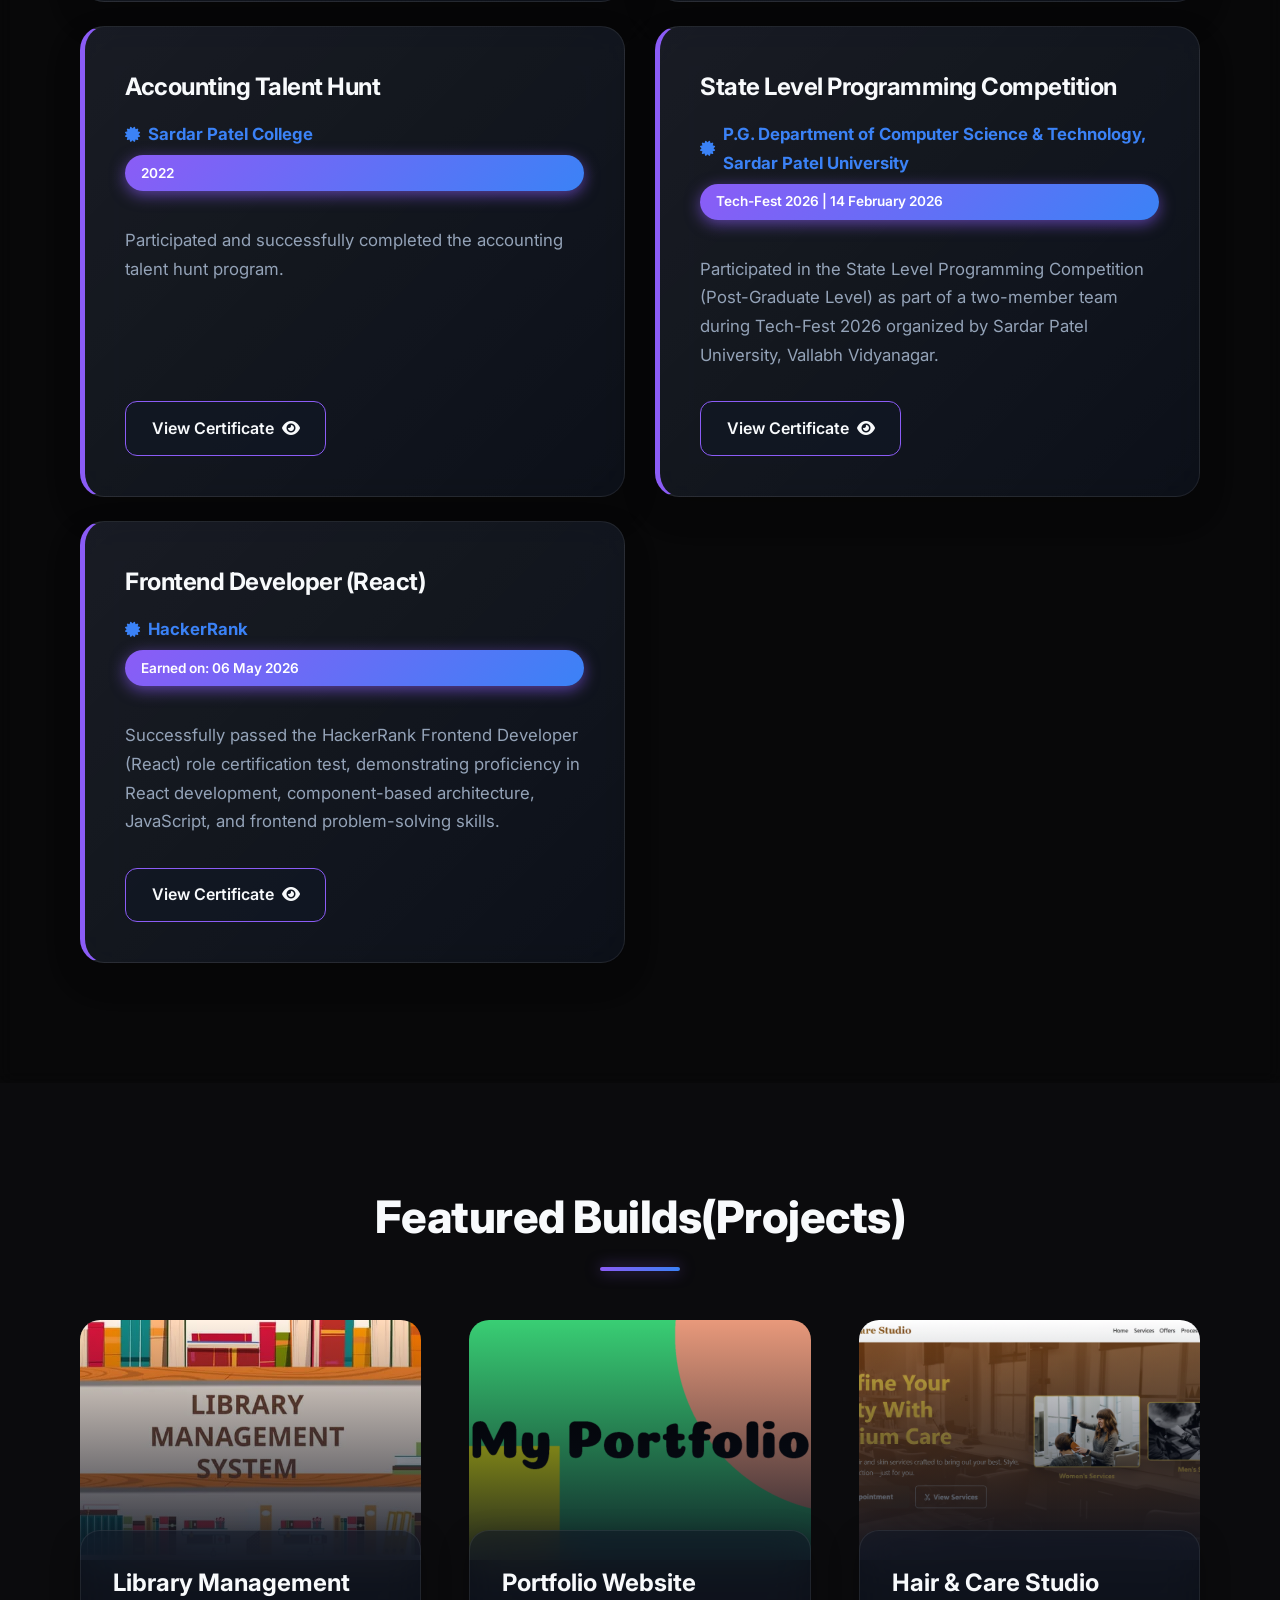
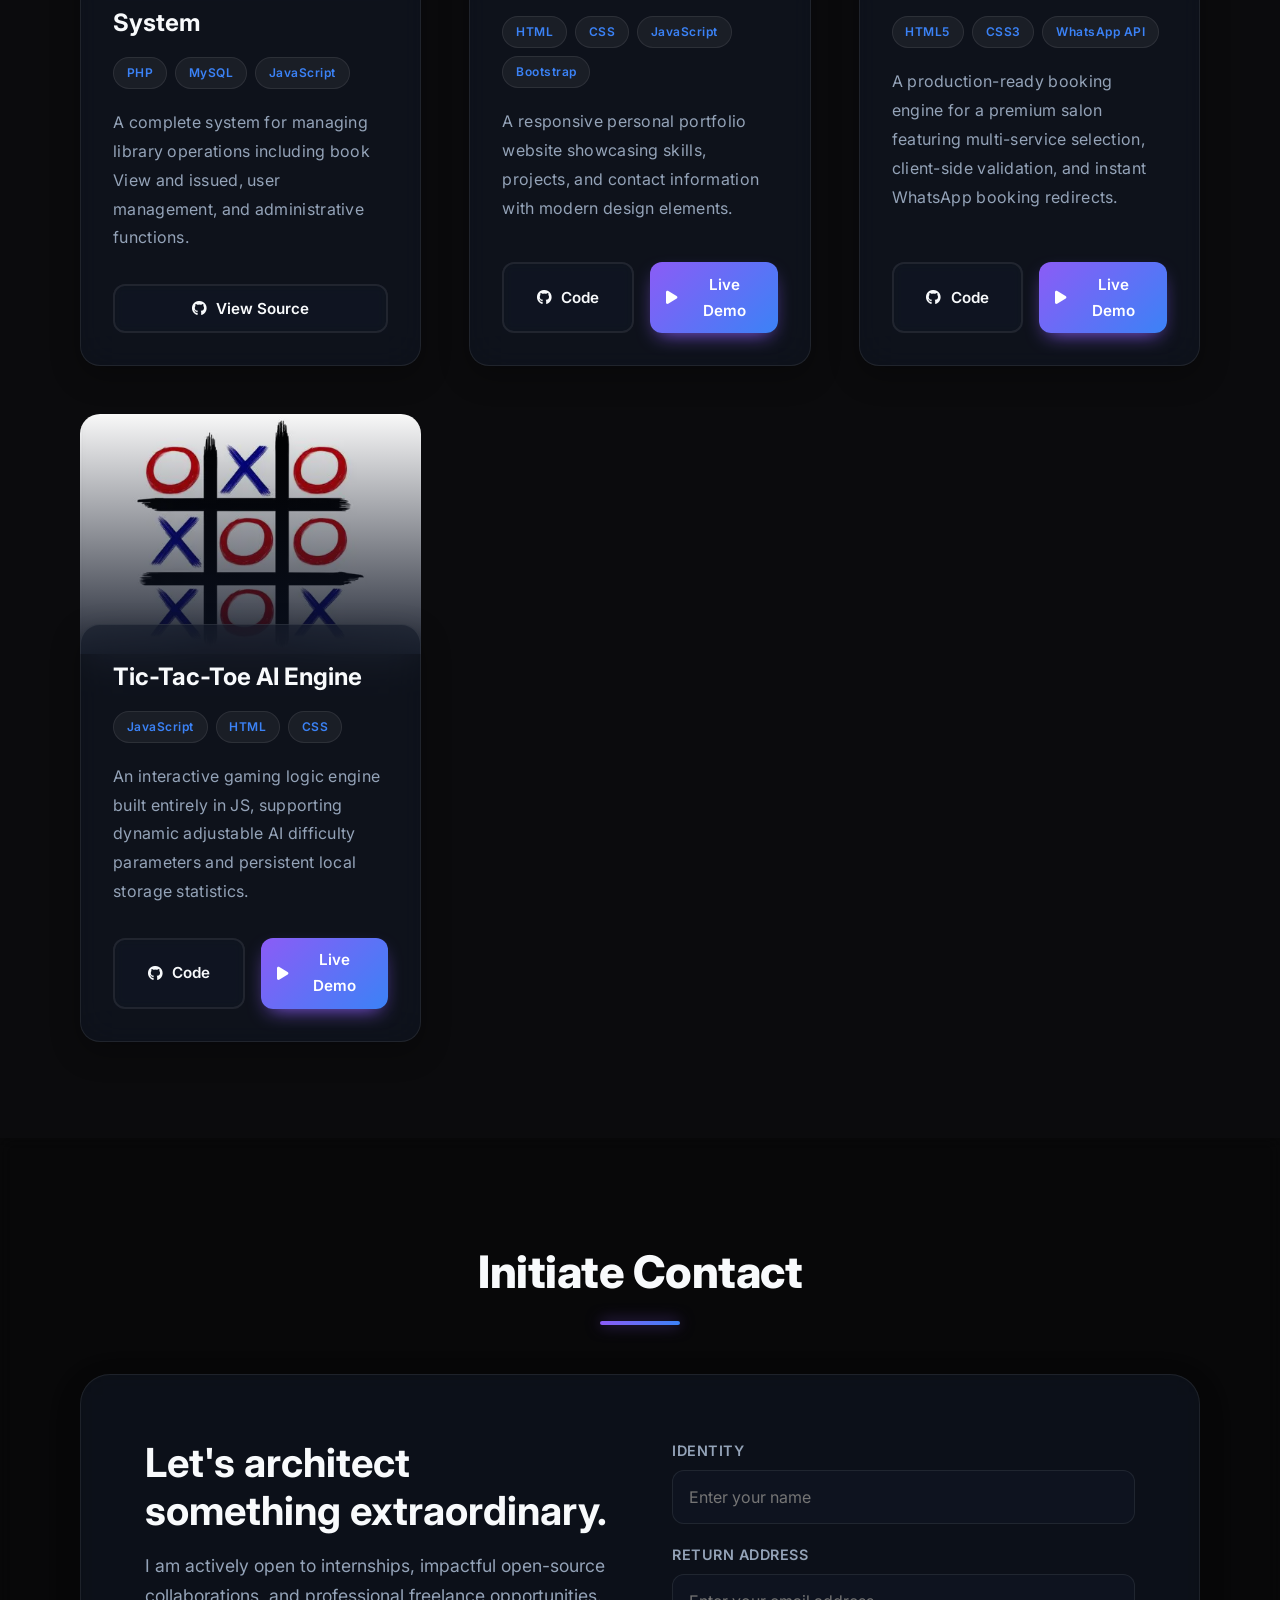
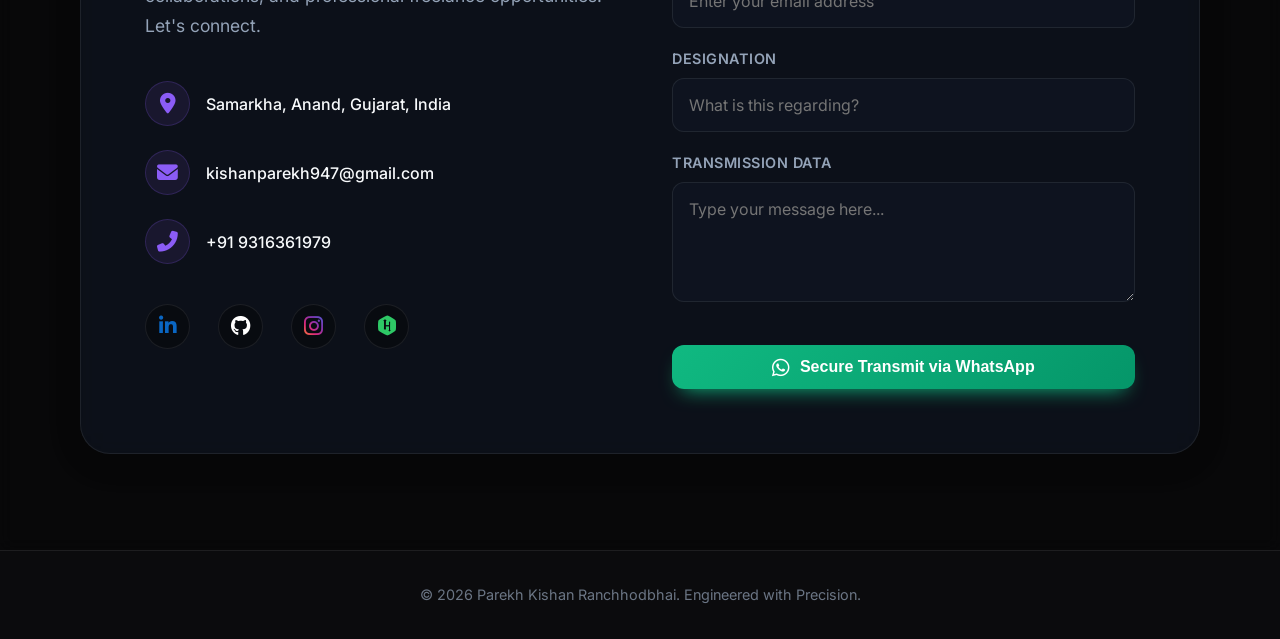
==== commit 2f84038d: "Update index.html" ====
--- a/index.html
+++ b/index.html
@@ -20,10 +20,23 @@
     <!-- Scroll Animations (AOS) -->
     <link href="https://unpkg.com/aos@2.3.1/dist/aos.css" rel="stylesheet" />
 
+    <!-- Google Fonts for Gaming / Cyberpunk UI -->
+    <link rel="preconnect" href="https://fonts.googleapis.com" />
+    <link rel="preconnect" href="https://fonts.gstatic.com" crossorigin />
+    <link
+      href="https://fonts.googleapis.com/css2?family=Chakra+Petch:ital,wght@0,400;0,500;0,600;0,700;1,700&family=Inter:wght@300;400;500;600;700;800&family=Orbitron:wght@500;600;700;800;900&family=Rajdhani:wght@500;600;700&display=swap"
+      rel="stylesheet"
+    />
+
     <!-- Custom CSS -->
     <link rel="stylesheet" href="style.css" />
   </head>
   <body>
+    <!-- Ambient Cyber Glow & Background Canvas -->
+    <canvas id="cyberCanvas" class="cyber-canvas"></canvas>
+    <div class="cyber-grid-overlay"></div>
+    <div class="cyber-scanlines"></div>
+    <div class="cursor-glow" id="cursorGlow"></div>
 
     <!-- Overlay for Mobile Navbar -->
     <div class="nav-overlay" id="navOverlay"></div>
@@ -132,6 +145,13 @@
 
         <div class="about-grid">
           <div class="about-img-box" data-aos="fade-right">
+            <!-- Clean Cyberpunk Corner HUD -->
+            <div class="about-hud-frame">
+              <div class="hud-corner hud-corner-tl"></div>
+              <div class="hud-corner hud-corner-tr"></div>
+              <div class="hud-corner hud-corner-bl"></div>
+              <div class="hud-corner hud-corner-br"></div>
+            </div>
             <img src="images/profile.jpg" alt="Kishan Parekh Profile" />
           </div>
 
--- a/style.css
+++ b/style.css
@@ -357,15 +357,123 @@
 
 .hero-image-wrapper {
   position: relative;
-  border-radius: 24px;
-  padding: 6px;
-  background: linear-gradient(135deg, var(--accent-primary), var(--accent-secondary));
-  box-shadow: 0 0 40px var(--accent-glow);
-  animation: float 6s ease-in-out infinite;
   width: 100%;
-  max-width: 400px;
+  max-width: 450px;
+  aspect-ratio: 1 / 1;
   margin: 0 auto;
-}
+  display: flex;
+  justify-content: center;
+  align-items: center;
+}
+
+.hero-image-wrapper::before {
+  content: '';
+  position: absolute;
+  top: 50%; left: 50%;
+  transform: translate(-50%, -50%);
+  width: 100%; height: 100%;
+  background: var(--glass-bg);
+  backdrop-filter: blur(16px);
+  -webkit-backdrop-filter: blur(16px);
+  border-radius: 50%;
+  border: 1px solid var(--glass-border);
+  box-shadow: 0 15px 35px rgba(0, 0, 0, 0.2), inset 0 0 20px rgba(255, 255, 255, 0.05);
+  z-index: 1;
+  transition: var(--transition-smooth);
+}
+
+.hero-image-wrapper:hover::before {
+  box-shadow: 0 25px 45px rgba(0, 0, 0, 0.4), inset 0 0 30px rgba(139, 92, 246, 0.3);
+  border-color: var(--accent-primary);
+}
+
+/* Glowing Ring */
+.ring {
+  position: absolute;
+  top: 50%; left: 50%;
+  transform: translate(-50%, -50%);
+  border-radius: 50%;
+  z-index: 0;
+}
+
+.ring-1 {
+  width: 100%;
+  height: 100%;
+  border: 1px solid rgba(139, 92, 246, 0.2);
+}
+
+.ring-2 {
+  width: 110%;
+  height: 110%;
+  border: 2px solid rgba(139, 92, 246, 0.4);
+  box-shadow: 0 0 20px rgba(139, 92, 246, 0.3), inset 0 0 10px rgba(139, 92, 246, 0.2);
+}
+
+/* Orbit Container */
+.orbit-container {
+  position: absolute;
+  top: -5%; left: -5%;
+  width: 110%; height: 110%;
+  animation: orbit-spin 18s linear infinite;
+  z-index: 3;
+  border-radius: 50%;
+}
+
+@keyframes orbit-spin {
+  0% { transform: rotate(0deg); }
+  100% { transform: rotate(360deg); }
+}
+
+@keyframes counter-spin {
+  0% { transform: translate(-50%, -50%) rotate(0deg); }
+  100% { transform: translate(-50%, -50%) rotate(-360deg); }
+}
+
+@keyframes img-float {
+  0%, 100% { transform: translateY(0px) rotate(0deg); }
+  50% { transform: translateY(-5px) rotate(5deg); }
+}
+
+/* Floating Tech Icons */
+.floating-icon {
+  position: absolute;
+  width: 50px; height: 50px;
+  background: var(--glass-bg);
+  backdrop-filter: blur(10px);
+  -webkit-backdrop-filter: blur(10px);
+  border-radius: 50%;
+  display: flex; justify-content: center; align-items: center;
+  box-shadow: 0 10px 25px rgba(0, 0, 0, 0.4), 0 0 15px rgba(139, 92, 246, 0.3);
+  border: 1px solid rgba(255, 255, 255, 0.1);
+}
+
+.floating-icon img {
+  width: 60%; height: 60%;
+}
+
+.icon-react {
+  top: 14.6%; left: 85.4%;
+  animation: counter-spin 18s linear infinite;
+}
+.icon-react img { animation: img-float 4s ease-in-out infinite 0s; }
+
+.icon-js {
+  top: 14.6%; left: 14.6%;
+  animation: counter-spin 18s linear infinite;
+}
+.icon-js img { animation: img-float 4.5s ease-in-out infinite 0.8s; }
+
+.icon-node {
+  top: 85.4%; left: 14.6%;
+  animation: counter-spin 18s linear infinite;
+}
+.icon-node img { animation: img-float 5s ease-in-out infinite 1.5s; }
+
+.icon-express {
+  top: 85.4%; left: 85.4%;
+  animation: counter-spin 18s linear infinite;
+}
+.icon-express img { animation: img-float 5.5s ease-in-out infinite 2s; }
 
 @keyframes float {
   0% { transform: translateY(0px); }
@@ -374,9 +482,17 @@
 }
 
 .hero-image {
-  border-radius: 18px;
+  position: relative;
+  z-index: 2;
+  border-radius: 50%;
   width: 100%;
+  height: 100%;
+  object-fit: cover;
+  object-position: center top;
   display: block;
+  animation: float 6s ease-in-out infinite;
+  box-shadow: 0 10px 40px rgba(0, 0, 0, 0.5), inset 0 0 20px var(--accent-glow);
+  border: 2px solid var(--accent-primary);
 }
 
 /* About Section */
@@ -412,10 +528,16 @@
   border-radius: 24px;
 }
 
-.about-text p {
-  font-size: clamp(1rem, 2vw, 1.1rem);
-  margin-bottom: 1.5rem;
-  color: var(--text-muted);
+.about-text-container p,
+.about-text-container .glass-panel p,
+.about-content p {
+    text-align: justify !important;
+    text-justify: inter-word !important;
+    line-height: 1.9 !important;
+    letter-spacing: 0.3px !important;
+    word-spacing: 1px !important;
+    width: 100% !important;
+    flex: 1 !important;
 }
 .about-text strong, .about-text b { color: var(--text-main); font-weight: 700; }
 .about-list { margin-left: 1.5rem; margin-bottom: 2rem; color: var(--text-muted); font-size: clamp(1rem, 2vw, 1.1rem); }
@@ -457,11 +579,31 @@
 }
 .skill-card h3 i { color: var(--accent-primary); }
 
-.skill-item { margin-bottom: 1.5rem; }
+.skill-item { margin-bottom: 1.5rem; transition: var(--transition-smooth); }
 .skill-info {
   display: flex; justify-content: space-between;
   margin-bottom: 0.8rem; font-weight: 500; font-size: 0.95rem;
-}
+  transition: transform 0.3s ease;
+}
+.skill-item:hover .skill-info {
+  transform: translateX(5px);
+}
+.skill-info img {
+  transition: transform 0.3s cubic-bezier(0.175, 0.885, 0.32, 1.275), filter 0.3s ease;
+}
+.skill-item:hover .skill-info img {
+  transform: scale(1.25) rotate(5deg);
+  filter: drop-shadow(0 0 10px var(--accent-glow));
+}
+
+/* Express Logo Theme Switch */
+.express-logo {
+  filter: invert(1);
+}
+[data-theme="light"] .express-logo {
+  filter: invert(0);
+}
+
 .skill-bar-bg {
   width: 100%; height: 8px;
   background: rgba(0,0,0,0.3);
@@ -572,7 +714,16 @@
 .project-content h3 { font-size: clamp(1.3rem, 3vw, 1.5rem); margin-bottom: 0.8rem; color: var(--text-main); }
 .tech-stack { display: flex; flex-wrap: wrap; gap: 0.5rem; margin-bottom: 1.2rem; }
 .tech-pill { font-size: 0.75rem; background: rgba(255,255,255,0.05); border: 1px solid var(--glass-border); padding: 0.3rem 0.8rem; border-radius: 20px; color: var(--accent-secondary); font-weight: 600; letter-spacing: 0.5px; }
-.project-content p { color: var(--text-muted); line-height: 1.6; margin-bottom: 2rem; flex-grow: 1; font-size: 1rem; }
+.project-content p { 
+  color: var(--text-muted); 
+  line-height: 1.8; 
+  margin-bottom: 2rem; 
+  flex-grow: 1; 
+  font-size: 1rem; 
+  text-align: left !important; 
+  word-spacing: normal !important;
+  letter-spacing: 0.3px;
+}
 .project-links { display: flex; gap: 1rem; flex-wrap: wrap; }
 .project-links .btn { flex: 1; min-width: 120px; padding: 0.6rem 1rem; font-size: 0.95rem; }
 
@@ -891,26 +1042,83 @@
     max-width: 80vw;
     height: 100vh;
     background: var(--bg-secondary); 
-    backdrop-filter: blur(24px);
-    -webkit-backdrop-filter: blur(24px);
+    backdrop-filter: blur(10px);
+    -webkit-backdrop-filter: blur(10px);
     flex-direction: column; 
-    justify-content: flex-start;
-    padding: 6rem 2rem 2rem 2rem; 
+    justify-content: center;
+    align-items: center;
+    padding: 2rem; 
     gap: 2rem;
     box-shadow: -10px 0 30px rgba(0,0,0,0.2);
-    z-index: 2000;
-    transition: all 0.4s cubic-bezier(0.77, 0, 0.175, 1);
+    z-index: 9999;
+    transition: right 0.4s cubic-bezier(0.77, 0, 0.175, 1);
     border-left: 1px solid var(--glass-border);
     overflow-y: auto;
+    overflow-x: hidden;
   }
   
   .nav-links.active { right: 0; }
   
-  .nav-link { font-size: 1.2rem; width: 100%; display: block; border-bottom: 1px solid rgba(255,255,255,0.05); padding-bottom: 10px; }
+  .nav-link { font-size: 1.2rem; width: 100%; display: block; border-bottom: 1px solid rgba(255,255,255,0.05); padding-bottom: 10px; text-align: center; }
   
   .edu-header { flex-direction: column; align-items: flex-start; gap: 0.8rem; }
   
   /* Buttons stacking on ultra narrow phones */
   .hero-actions, .project-links { flex-direction: column; width: 100%; }
   .hero-actions .btn, .project-links .btn { width: 100%; }
-}
+  
+  /* Education Semester Cards 2-column layout */
+  .sem-grid {
+    grid-template-columns: repeat(2, 1fr) !important;
+    gap: 0.8rem;
+  }
+  
+  .sem-card {
+    padding: 0.6rem 0.4rem;
+  }
+  
+  .sem-title {
+    font-size: 0.85rem;
+    white-space: nowrap;
+  }
+  
+  .sem-gpa {
+    font-size: 1rem;
+  }
+}
+
+/* Back to Top Button */
+.back-to-top {
+  position: fixed;
+  bottom: 30px;
+  right: 30px;
+  width: 50px;
+  height: 50px;
+  border-radius: 50%;
+  background: linear-gradient(135deg, var(--accent-primary), var(--accent-secondary));
+  color: white;
+  border: none;
+  font-size: 1.2rem;
+  box-shadow: 0 5px 15px rgba(0,0,0,0.3), 0 0 15px var(--accent-glow);
+  cursor: pointer;
+  display: flex;
+  align-items: center;
+  justify-content: center;
+  opacity: 0;
+  visibility: hidden;
+  transform: translateY(20px);
+  transition: all 0.4s cubic-bezier(0.175, 0.885, 0.32, 1.275);
+  z-index: 1000;
+}
+
+.back-to-top.visible {
+  opacity: 1;
+  visibility: visible;
+  transform: translateY(0);
+}
+
+.back-to-top:hover {
+  transform: translateY(-5px);
+  box-shadow: 0 10px 25px rgba(0,0,0,0.4), 0 0 20px var(--accent-glow);
+}
+
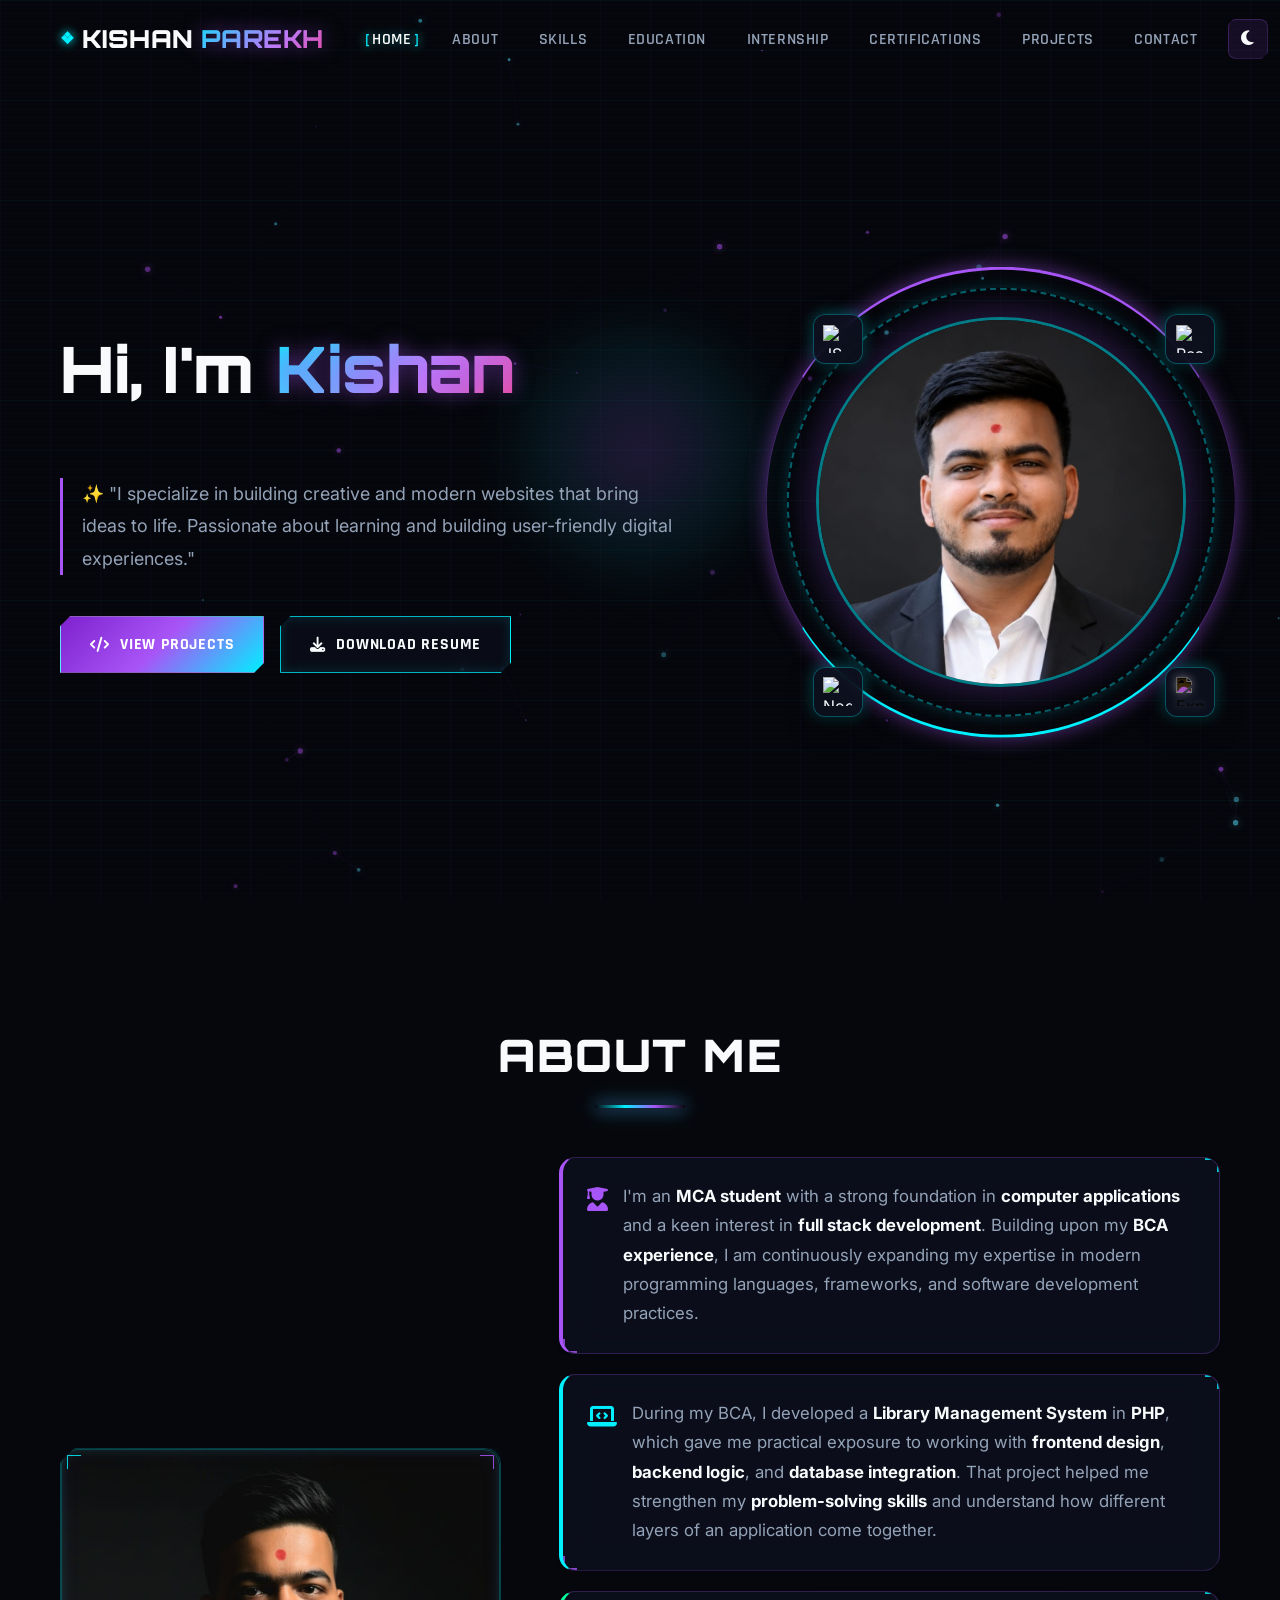
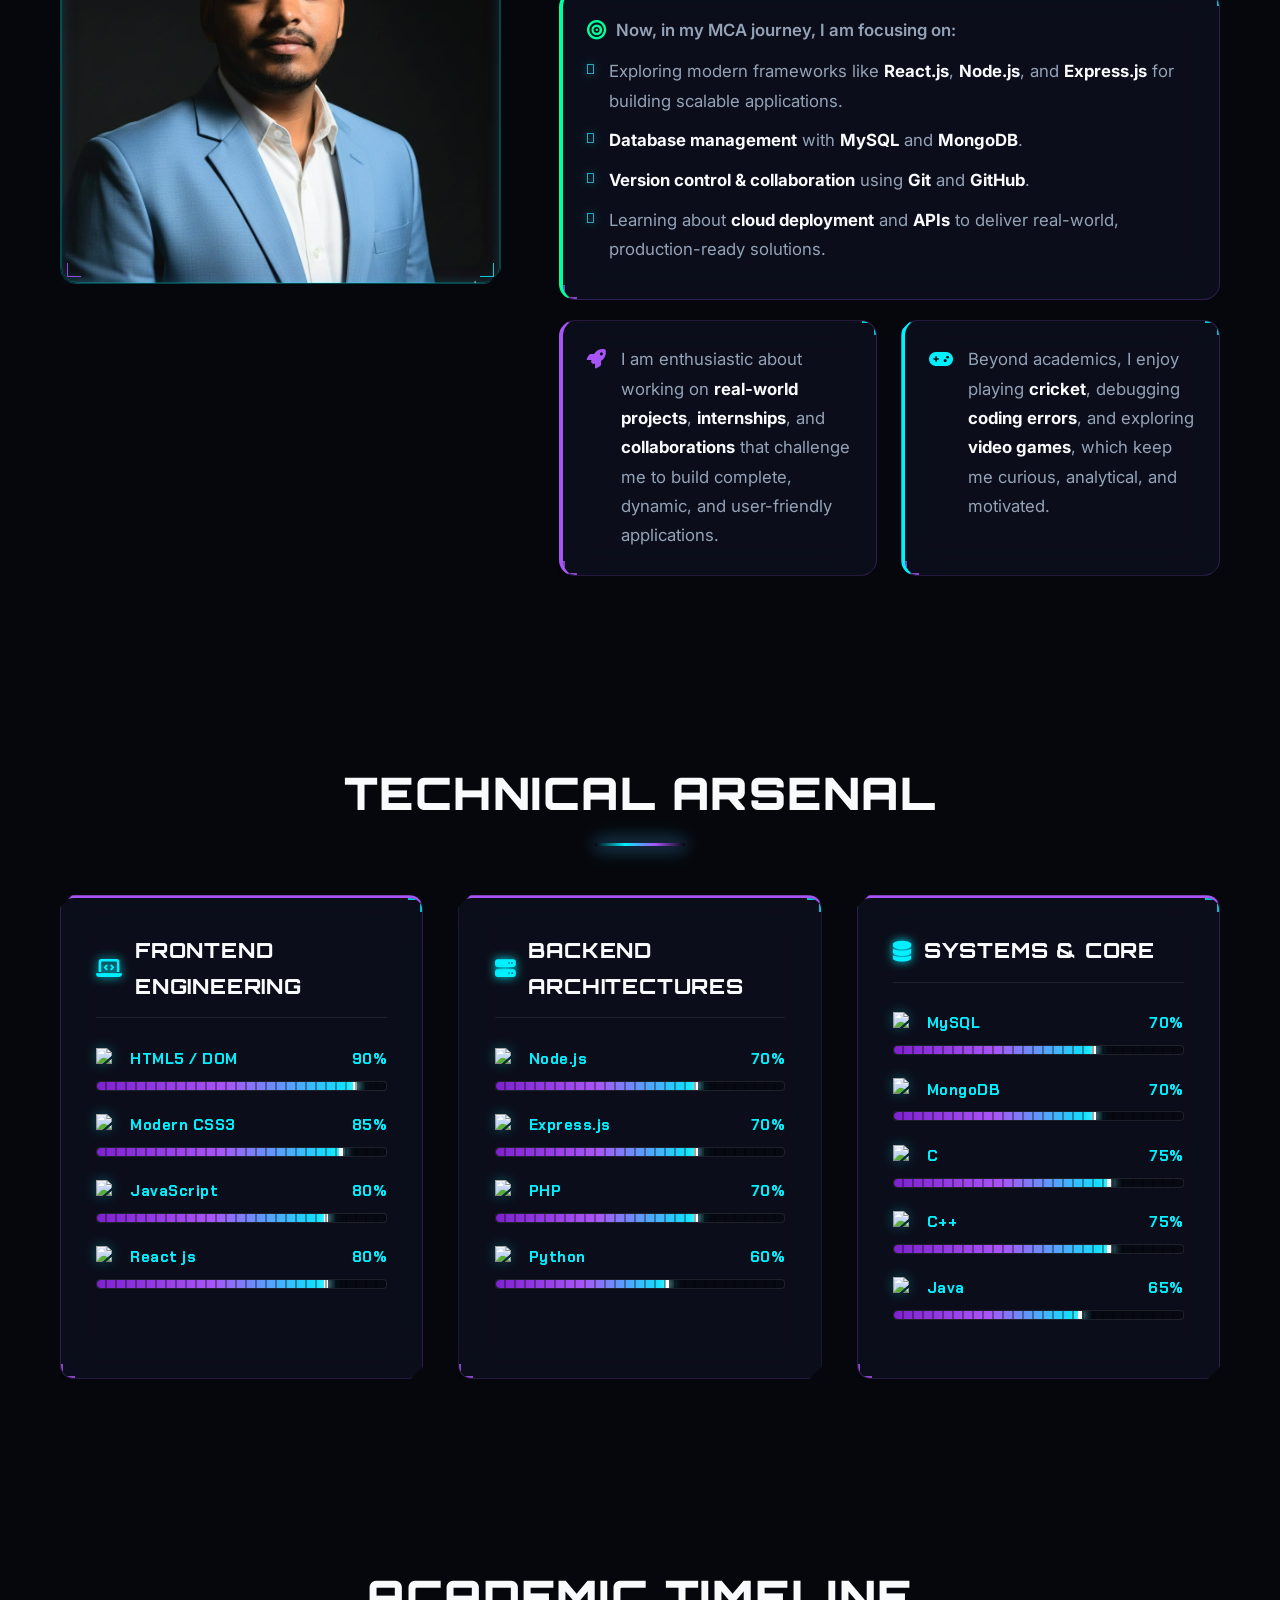
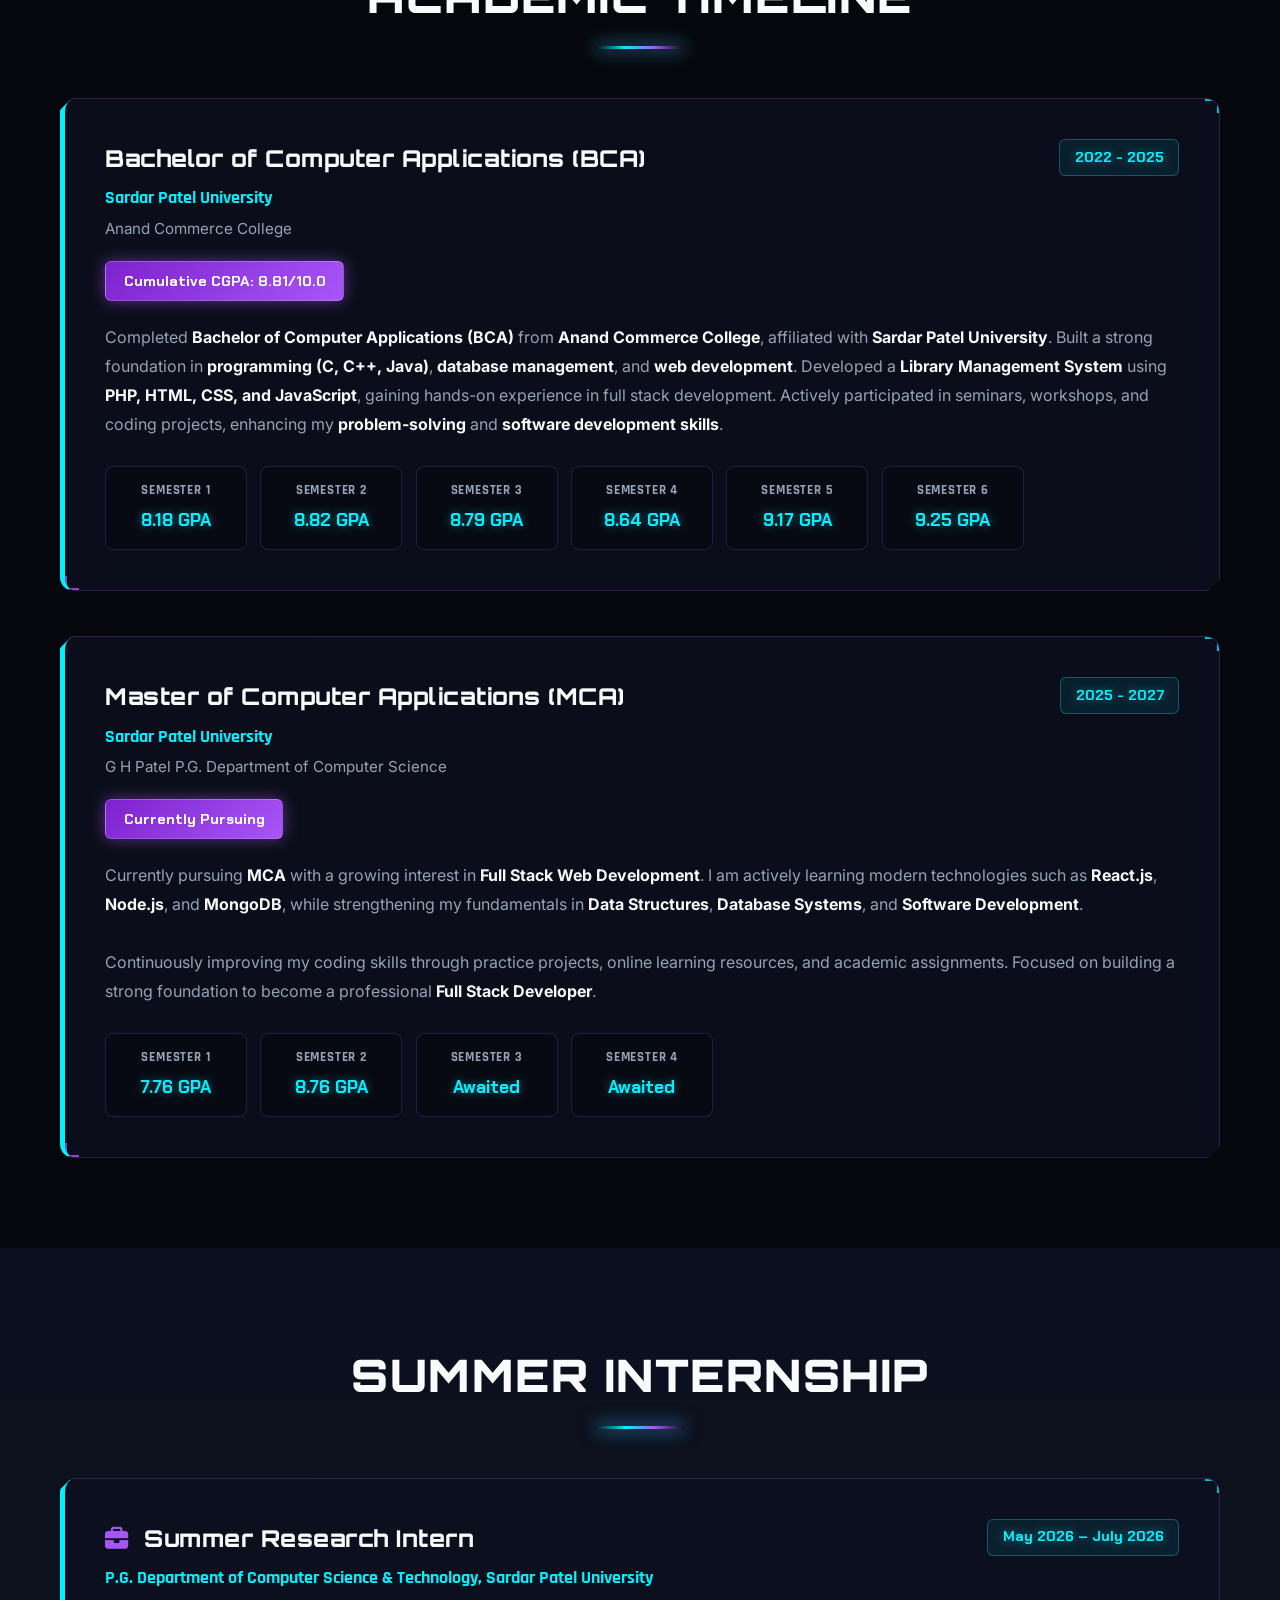
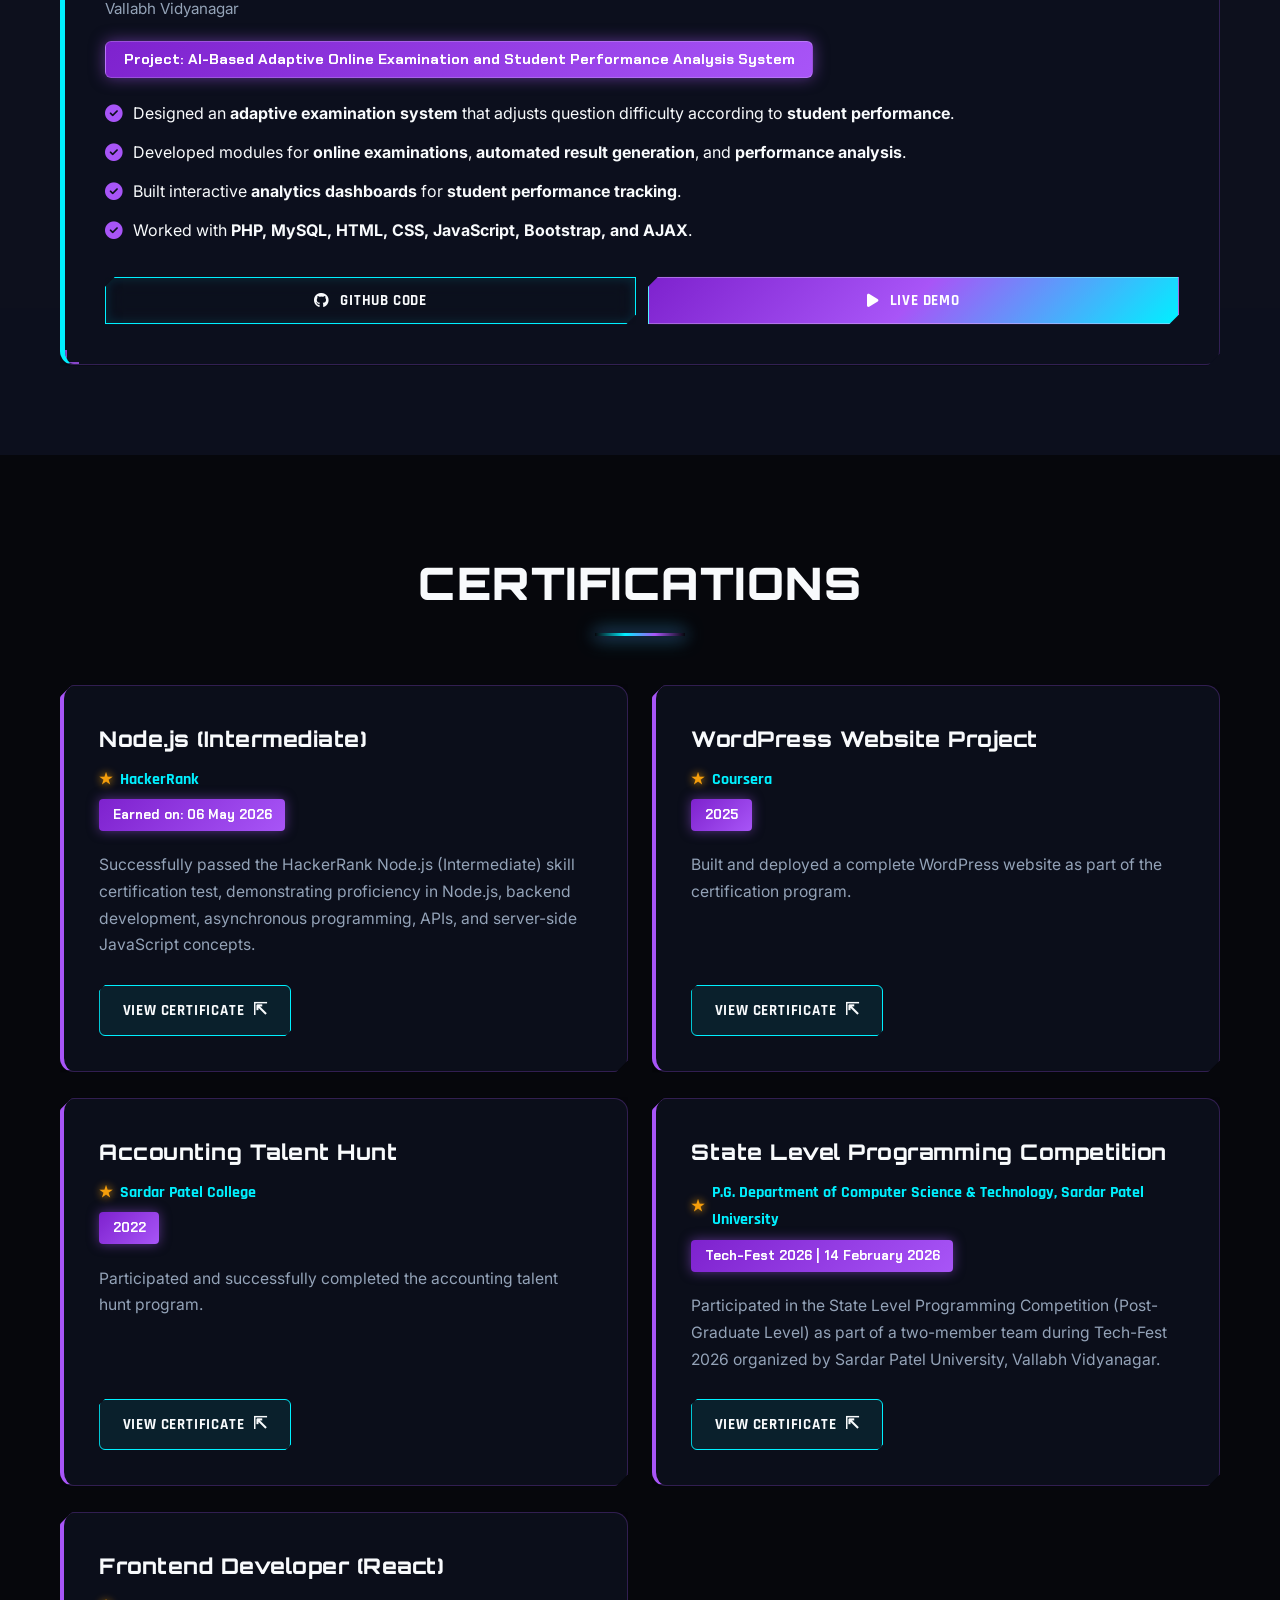
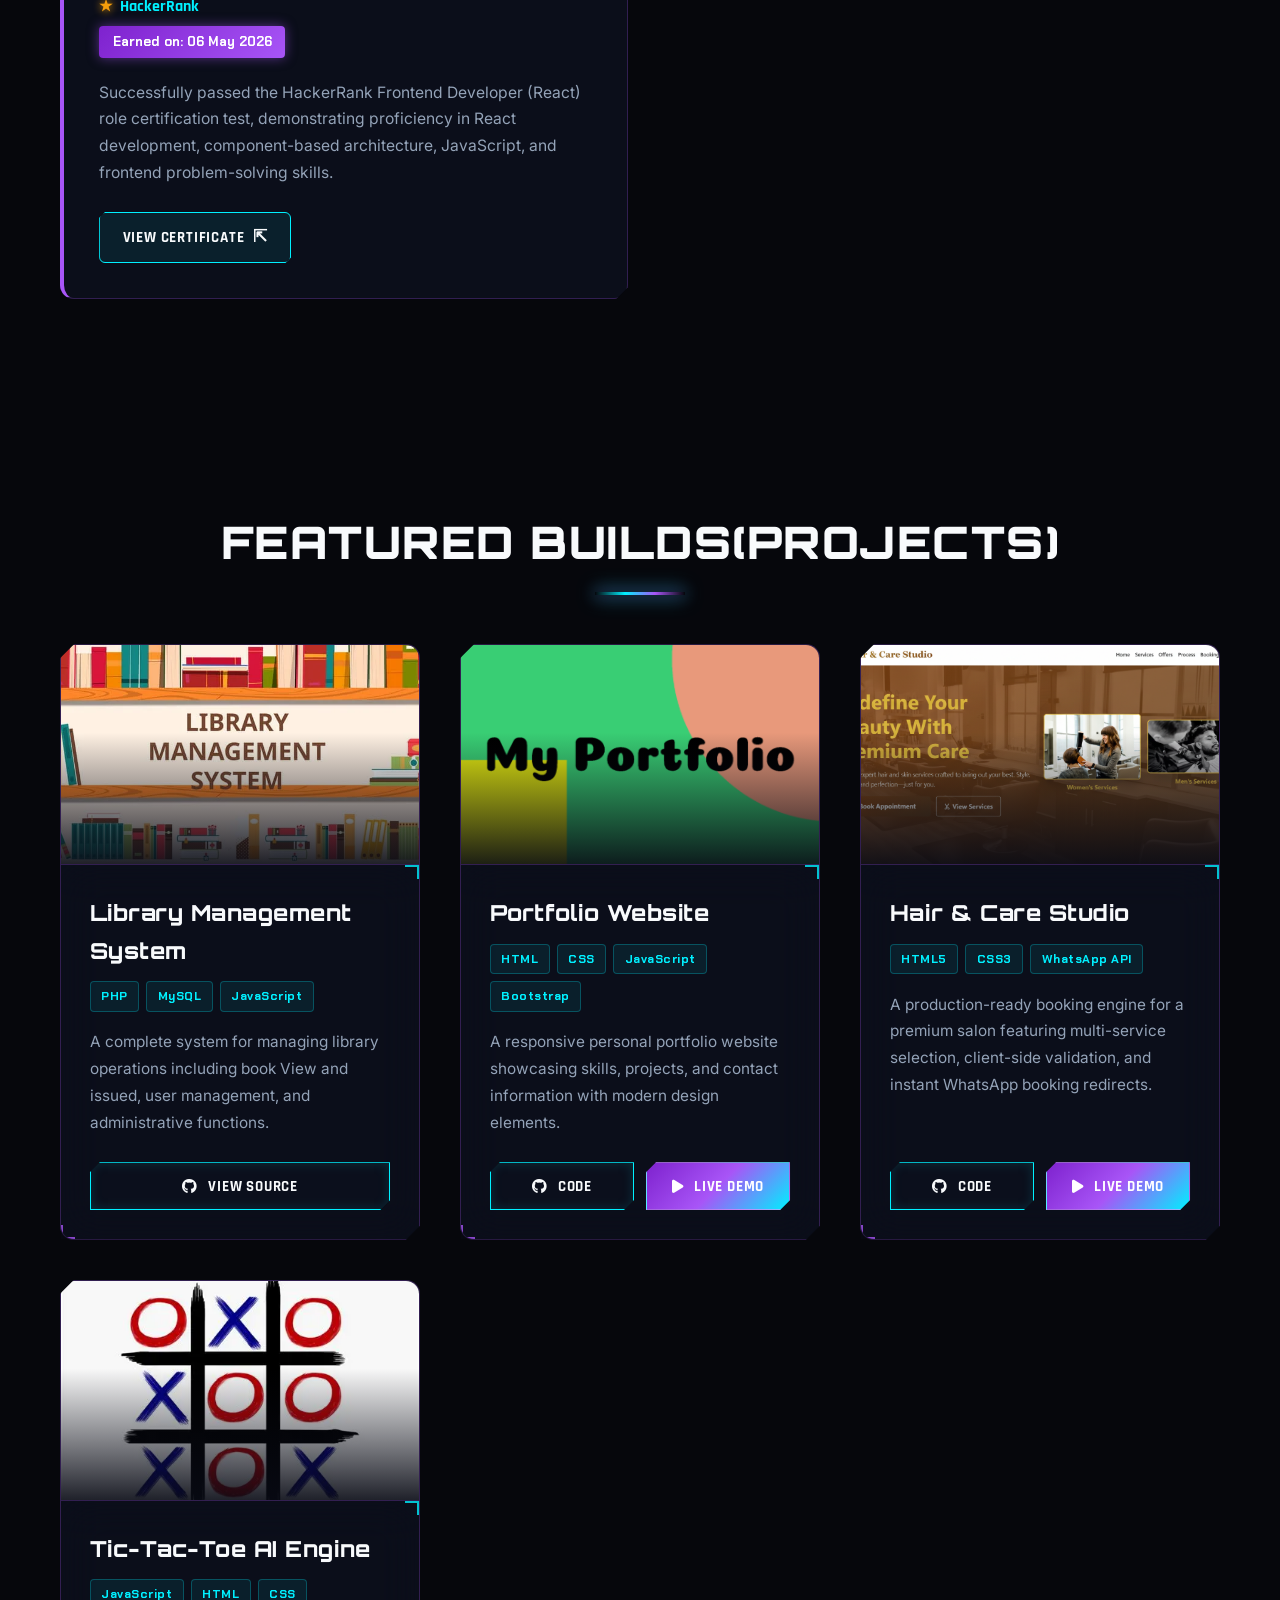
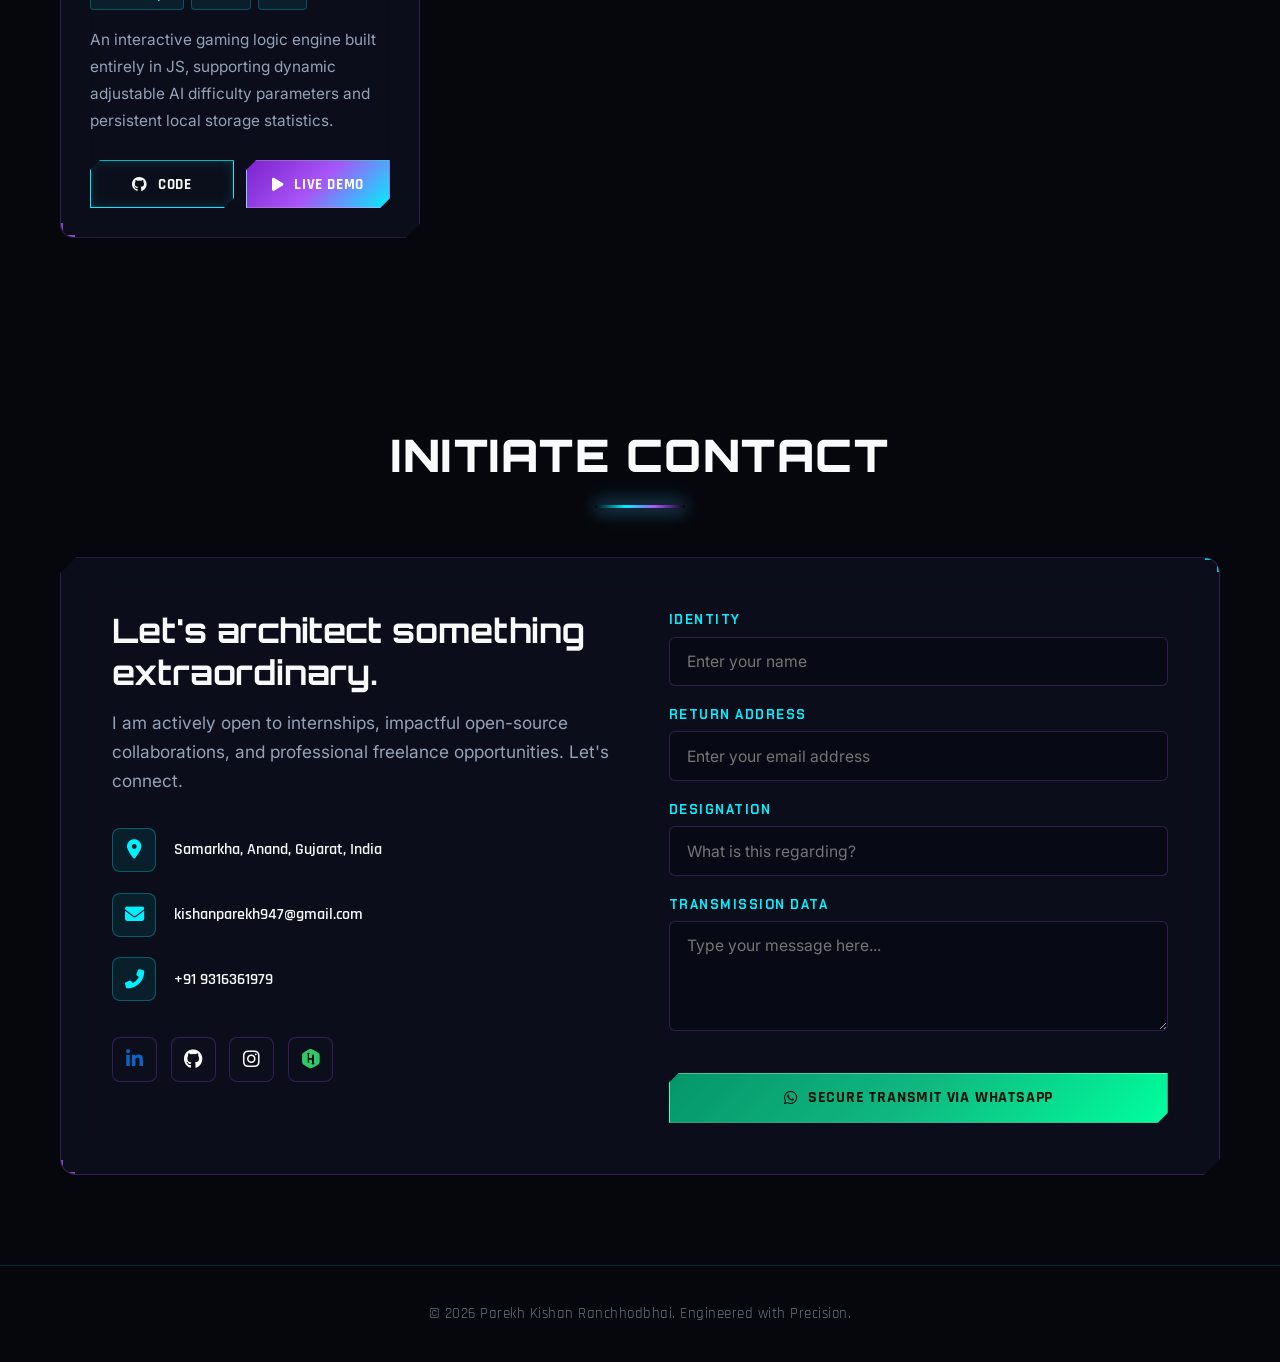
==== commit e38a8002: "Update index.html" ====
--- a/index.html
+++ b/index.html
@@ -1058,7 +1058,7 @@
           © 2026 Parekh Kishan Ranchhodbhai. Engineered with Precision.
         </p>
       </div>
-    </footer>
+    </footer> 
 
     <!-- Scripts -->
 
--- a/style.css
+++ b/style.css
@@ -1,59 +1,102 @@
-@import url('https://fonts.googleapis.com/css2?family=Inter:wght@300;400;500;600;700;800&display=swap');
+/* ==========================================================================
+   AAA GAMING & CYBERPUNK HUD DESIGN SYSTEM
+   Developer: Kishan Parekh
+   ========================================================================== */
+
+@import url('https://fonts.googleapis.com/css2?family=Chakra+Petch:ital,wght@0,400;0,500;0,600;0,700;1,700&family=Inter:wght@300;400;500;600;700;800&family=Orbitron:wght@500;600;700;800;900&family=Rajdhani:wght@500;600;700&display=swap');
 
 :root {
-  /* Dark Theme Colors */
-  --bg-primary: rgba(10, 10, 12, 0.6);
-  --bg-secondary: rgba(15, 15, 18, 0.7);
-  --bg-tertiary: rgba(20, 20, 24, 0.8);
-  
-  --bg-base: #050505;
-  --bg-grid: linear-gradient(to right, rgba(255, 255, 255, 0.04) 1px, transparent 1px),
-             linear-gradient(to bottom, rgba(255, 255, 255, 0.04) 1px, transparent 1px);
-  --bg-glow: radial-gradient(ellipse at 50% 0%, rgba(139, 92, 246, 0.15), transparent 80%);
-  
-  --accent-primary: #8B5CF6; /* Neon Purple */
-  --accent-secondary: #3B82F6; /* Neon Blue */
-  --accent-glow: rgba(139, 92, 246, 0.6);
-  --success-color: #10B981;  /* Neon Green */
-  
-  --text-main: #F8FAFC;
-  --text-muted: #94A3B8;
-
-  /* Glassmorphism */
-  --glass-bg: rgba(17, 24, 39, 0.55);
-  --glass-border: rgba(255, 255, 255, 0.08);
-  --glass-highlight: rgba(255, 255, 255, 0.12);
-
-  /* Spacing */
-  --section-padding: clamp(4rem, 8vw, 6rem) 0; /* responsive vertical padding */
-  
-  /* Transitions */
-  --transition-smooth: all 0.4s cubic-bezier(0.175, 0.885, 0.32, 1.275);
+  /* ==========================================================================
+     DARK CYBERPUNK THEME (Default)
+     ========================================================================== */
+  --bg-base: #06070c;
+  --bg-primary: rgba(11, 14, 24, 0.8);
+  --bg-secondary: rgba(14, 18, 32, 0.88);
+  --bg-tertiary: rgba(20, 25, 44, 0.95);
+  --bg-card: rgba(13, 17, 30, 0.82);
+
+  /* Neon Accents */
+  --accent-primary: #a855f7;        /* Neon Violet */
+  --accent-primary-bright: #c084fc;
+  --accent-primary-dark: #7e22ce;
+  --accent-secondary: #00f0ff;      /* Electric Cyan */
+  --accent-secondary-dark: #0284c7;
+  --accent-tertiary: #ec4899;       /* Cyber Pink */
+  --accent-glow: rgba(168, 85, 247, 0.5);
+  --accent-glow-cyan: rgba(0, 240, 255, 0.45);
+  --success-color: #00ff9d;         /* Matrix Emerald */
+  --warning-color: #f59e0b;         /* Gold / Amber */
+
+  /* Text Colors */
+  --text-main: #f8fafc;
+  --text-muted: #94a3b8;
+  --text-dim: #64748b;
+  --text-cyan: #38bdf8;
+
+  /* Glassmorphism & HUD Elements */
+  --glass-bg: rgba(13, 17, 30, 0.75);
+  --glass-border: rgba(168, 85, 247, 0.25);
+  --glass-border-cyan: rgba(0, 240, 255, 0.28);
+  --glass-highlight: rgba(255, 255, 255, 0.08);
+  --hud-corner-color: #00f0ff;
+  --input-bg: rgba(8, 11, 20, 0.85);
+  --card-shadow: 0 15px 35px -10px rgba(0, 0, 0, 0.85);
+
+  /* Typography */
+  --font-hud: 'Orbitron', 'Rajdhani', sans-serif;
+  --font-sub: 'Rajdhani', 'Chakra Petch', sans-serif;
+  --font-mono: 'Chakra Petch', monospace;
+  --font-body: 'Inter', sans-serif;
+
+  /* Spacing & Transitions */
+  --section-padding: clamp(3.5rem, 7vw, 6.5rem) 0;
+  --transition-smooth: all 0.3s cubic-bezier(0.16, 1, 0.3, 1);
+  --transition-fast: all 0.2s ease;
 }
 
 [data-theme="light"] {
-  --bg-primary: rgba(255, 255, 255, 0.7);
-  --bg-secondary: rgba(250, 250, 250, 0.8);
-  --bg-tertiary: rgba(245, 245, 245, 0.9);
-  
-  --bg-base: #fafafa;
-  --bg-grid: linear-gradient(to right, rgba(0, 0, 0, 0.04) 1px, transparent 1px),
-             linear-gradient(to bottom, rgba(0, 0, 0, 0.04) 1px, transparent 1px);
-  --bg-glow: radial-gradient(ellipse at 50% 0%, rgba(109, 40, 217, 0.12), transparent 80%);
-  
-  --accent-primary: #6D28D9; 
-  --accent-secondary: #2563EB;
-  --accent-glow: rgba(109, 40, 217, 0.4);
-  
-  --text-main: #0F172A;
-  --text-muted: #475569;
-  
-  --glass-bg: rgba(255, 255, 255, 0.8);
-  --glass-border: rgba(0, 0, 0, 0.08);
-  --glass-highlight: rgba(0, 0, 0, 0.1);
-}
-
-* {
+  /* ==========================================================================
+     LIGHT CYBERPUNK / HIGH-TECH SCI-FI LAB THEME
+     ========================================================================== */
+  --bg-base: #f0f4f9;
+  --bg-primary: rgba(255, 255, 255, 0.92);
+  --bg-secondary: rgba(243, 246, 252, 0.95);
+  --bg-tertiary: rgba(230, 237, 248, 0.98);
+  --bg-card: rgba(255, 255, 255, 0.94);
+
+  /* High-Contrast Light Neon Accents */
+  --accent-primary: #7c3aed;        /* Deep Electric Purple */
+  --accent-primary-bright: #6d28d9;
+  --accent-primary-dark: #5b21b6;
+  --accent-secondary: #0284c7;      /* Vivid Electric Cyan/Blue */
+  --accent-secondary-dark: #0369a1;
+  --accent-tertiary: #db2777;
+  --accent-glow: rgba(124, 58, 237, 0.3);
+  --accent-glow-cyan: rgba(2, 132, 199, 0.35);
+  --success-color: #059669;
+  --warning-color: #d97706;
+
+  /* Text Colors */
+  --text-main: #0a0f1d;
+  --text-muted: #334155;
+  --text-dim: #64748b;
+  --text-cyan: #0284c7;
+
+  /* Glassmorphism & HUD Elements */
+  --glass-bg: rgba(255, 255, 255, 0.92);
+  --glass-border: rgba(124, 58, 237, 0.24);
+  --glass-border-cyan: rgba(2, 132, 199, 0.3);
+  --glass-highlight: rgba(124, 58, 237, 0.05);
+  --hud-corner-color: #7c3aed;
+  --input-bg: rgba(255, 255, 255, 0.98);
+  --card-shadow: 0 10px 30px -5px rgba(124, 58, 237, 0.12), 0 4px 18px -2px rgba(2, 132, 199, 0.1);
+}
+
+/* ==========================================================================
+   RESET & FOUNDATION
+   ========================================================================== */
+
+*, *::before, *::after {
   margin: 0;
   padding: 0;
   box-sizing: border-box;
@@ -62,57 +105,21 @@
 html {
   scroll-behavior: smooth;
   overflow-x: hidden;
-}
-.social-links a {
-  display: inline-flex;
-  align-items: center;
-  justify-content: center;
-  width: 45px;
-  height: 45px;
-  margin-right: 12px;
-  border-radius: 50%;
-  background: rgba(255, 255, 255, 0.05);
-  font-size: 20px;
-  transition: 0.3s;
-}
-.social-links a .fa-hackerrank {
-  color: #2EC866;
-}
-
-/* LinkedIn */
-.social-links a:nth-child(1) i {
-  color: #0A66C2;
-}
-
-/* GitHub FIX (IMPORTANT) */
-.social-links a:nth-child(2) i {
-  color: #ffffff;   /* white kar diya */
-}
-
-/* Instagram FIX */
-.social-links a:nth-child(3) i {
-  background: linear-gradient(45deg, #f58529, #dd2a7b, #8134af, #515bd4);
-  -webkit-background-clip: text;
-  -webkit-text-fill-color: transparent;
-  font-size: 22px;
-}
-
-/* Hover */
-.social-links a:hover {
-  transform: translateY(-5px);
-  background: rgba(255,255,255,0.1);
+  background-color: var(--bg-base);
+  width: 100%;
 }
 
 body {
-  font-family: 'Inter', sans-serif;
+  font-family: var(--font-body);
   color: var(--text-main);
+  background-color: var(--bg-base);
   line-height: 1.7;
   overflow-x: hidden;
-  transition: color 0.4s ease, background-color 0.4s ease;
-  background-color: var(--bg-base);
-  background-image: var(--bg-grid), var(--bg-glow);
-  background-size: 40px 40px, 40px 40px, 100% 100%;
-  background-attachment: fixed;
+  width: 100%;
+  position: relative;
+  transition: color 0.35s ease, background-color 0.35s ease;
+  -webkit-font-smoothing: antialiased;
+  -moz-osx-font-smoothing: grayscale;
 }
 
 ul { list-style: none; }
@@ -121,52 +128,200 @@
 b, strong { color: var(--text-main); font-weight: 700; }
 
 .container {
-  max-width: 1200px;
+  width: 100%;
+  max-width: 1240px;
   margin: 0 auto;
-  padding: 0 clamp(1.5rem, 5vw, 2.5rem); /* responsive horizontal padding */
-}
-
-
-
-/* Glassmorphism Utilities */
+  padding: 0 clamp(1rem, 4vw, 2.5rem);
+  position: relative;
+  z-index: 2;
+  box-sizing: border-box;
+}
+
+/* ==========================================================================
+   CYBERPUNK CANVAS, SCANLINES & CURSOR GLOW
+   ========================================================================== */
+
+.cyber-canvas {
+  position: fixed;
+  top: 0;
+  left: 0;
+  width: 100vw;
+  height: 100vh;
+  z-index: 0;
+  pointer-events: none;
+  opacity: 0.85;
+}
+
+[data-theme="light"] .cyber-canvas {
+  opacity: 0.7;
+}
+
+.cyber-grid-overlay {
+  position: fixed;
+  top: 0;
+  left: 0;
+  width: 100vw;
+  height: 100vh;
+  z-index: 0;
+  pointer-events: none;
+  background-image: 
+    linear-gradient(to right, rgba(168, 85, 247, 0.04) 1px, transparent 1px),
+    linear-gradient(to bottom, rgba(0, 240, 255, 0.035) 1px, transparent 1px);
+  background-size: 50px 50px;
+  background-attachment: fixed;
+}
+
+[data-theme="light"] .cyber-grid-overlay {
+  background-image: 
+    linear-gradient(to right, rgba(124, 58, 237, 0.045) 1px, transparent 1px),
+    linear-gradient(to bottom, rgba(2, 132, 199, 0.04) 1px, transparent 1px);
+}
+
+.cyber-scanlines {
+  position: fixed;
+  top: 0;
+  left: 0;
+  width: 100vw;
+  height: 100vh;
+  z-index: 1;
+  pointer-events: none;
+  background: linear-gradient(
+    rgba(18, 16, 26, 0) 50%, 
+    rgba(0, 0, 0, 0.14) 50%
+  );
+  background-size: 100% 4px;
+  opacity: 0.35;
+}
+
+[data-theme="light"] .cyber-scanlines {
+  opacity: 0.08;
+}
+
+/* Interactive Cursor Glow */
+.cursor-glow {
+  position: fixed;
+  top: -150px;
+  left: -150px;
+  width: 300px;
+  height: 300px;
+  border-radius: 50%;
+  background: radial-gradient(circle, rgba(168, 85, 247, 0.2) 0%, rgba(0, 240, 255, 0.08) 45%, transparent 70%);
+  pointer-events: none;
+  z-index: 1;
+  transform: translate3d(0, 0, 0);
+  transition: opacity 0.3s ease;
+  filter: blur(25px);
+}
+
+[data-theme="light"] .cursor-glow {
+  background: radial-gradient(circle, rgba(124, 58, 237, 0.12) 0%, rgba(2, 132, 199, 0.08) 45%, transparent 70%);
+}
+
+@media (max-width: 992px) {
+  .cursor-glow { display: none; }
+}
+
+/* ==========================================================================
+   CYBER HUD PANELS & GLASSMORPHISM
+   ========================================================================== */
+
 .glass-panel {
-  background: var(--glass-bg);
-  backdrop-filter: blur(16px);
-  -webkit-backdrop-filter: blur(16px);
+  background: var(--bg-card);
+  backdrop-filter: blur(20px);
+  -webkit-backdrop-filter: blur(20px);
   border: 1px solid var(--glass-border);
-  box-shadow: 0 8px 32px rgba(0, 0, 0, 0.2);
+  box-shadow: var(--card-shadow);
   position: relative;
   overflow: hidden;
+  transition: var(--transition-smooth);
+  box-sizing: border-box;
+}
+
+/* Cyber Corner Ticks */
+.glass-panel::after {
+  content: '';
+  position: absolute;
+  top: 0;
+  right: 0;
+  width: 14px;
+  height: 14px;
+  border-top: 2px solid var(--hud-corner-color);
+  border-right: 2px solid var(--hud-corner-color);
+  pointer-events: none;
+  opacity: 0.8;
+  transition: var(--transition-smooth);
 }
 
 .glass-panel::before {
   content: '';
   position: absolute;
-  top: 0; left: -100%;
-  width: 50%; height: 100%;
-  background: linear-gradient(to right, transparent, var(--glass-highlight), transparent);
-  transform: skewX(-20deg);
-  transition: 0.6s;
+  bottom: 0;
+  left: 0;
+  width: 14px;
+  height: 14px;
+  border-bottom: 2px solid var(--accent-primary);
+  border-left: 2px solid var(--accent-primary);
   pointer-events: none;
-}
+  opacity: 0.8;
+  transition: var(--transition-smooth);
+}
+
+.glass-panel:hover {
+  border-color: var(--glass-border-cyan);
+  box-shadow: 0 20px 45px -10px rgba(0, 0, 0, 0.7), 0 0 25px var(--accent-glow);
+}
+
+[data-theme="light"] .glass-panel:hover {
+  box-shadow: 0 15px 40px -5px rgba(124, 58, 237, 0.22), 0 0 20px rgba(2, 132, 199, 0.2);
+}
+
+.glass-panel:hover::after {
+  width: 22px;
+  height: 22px;
+  opacity: 1;
+  filter: drop-shadow(0 0 6px var(--hud-corner-color));
+}
+
 .glass-panel:hover::before {
-  left: 150%;
-}
+  width: 22px;
+  height: 22px;
+  opacity: 1;
+  filter: drop-shadow(0 0 6px var(--accent-primary));
+}
+
+/* ==========================================================================
+   TYPOGRAPHY & ACCENTS
+   ========================================================================== */
 
 .title-accent {
-  background: linear-gradient(to right, var(--accent-primary), var(--accent-secondary));
+  font-family: var(--font-hud);
+  background: linear-gradient(135deg, var(--accent-secondary) 0%, var(--accent-primary-bright) 60%, var(--accent-tertiary) 100%);
   -webkit-background-clip: text;
   background-clip: text;
   color: transparent;
+  text-shadow: 0 0 20px var(--accent-glow);
+  font-weight: 800;
+}
+
+[data-theme="light"] .title-accent {
+  background: linear-gradient(135deg, #0284c7 0%, #7c3aed 60%, #db2777 100%);
+  -webkit-background-clip: text;
+  background-clip: text;
+  color: transparent;
+  text-shadow: none;
 }
 
 .section-title {
-  font-size: clamp(2rem, 5vw, 2.8rem);
-  font-weight: 800;
+  font-family: var(--font-hud);
+  font-size: clamp(1.8rem, 4.5vw, 2.8rem);
+  font-weight: 900;
   text-align: center;
   margin-bottom: clamp(2.5rem, 6vw, 4rem);
   position: relative;
-  letter-spacing: -0.5px;
+  letter-spacing: 1.5px;
+  text-transform: uppercase;
+  color: var(--text-main);
+  word-wrap: break-word;
 }
 
 .section-title::after {
@@ -175,150 +330,290 @@
   bottom: -15px;
   left: 50%;
   transform: translateX(-50%);
-  width: 80px;
-  height: 4px;
-  background: linear-gradient(to right, var(--accent-primary), var(--accent-secondary));
-  border-radius: 4px;
-  box-shadow: 0 0 15px var(--accent-glow);
-}
-
-/* Neon Glow Buttons */
+  width: 90px;
+  height: 3px;
+  background: linear-gradient(90deg, transparent, var(--accent-secondary), var(--accent-primary), transparent);
+  box-shadow: 0 0 15px var(--accent-glow), 0 0 20px var(--accent-secondary);
+}
+
+/* ==========================================================================
+   GAMING HUD BUTTONS (ANGLED / CUT CORNER CTA)
+   ========================================================================== */
+
 .btn {
   display: inline-flex;
   align-items: center;
   justify-content: center;
-  gap: 0.6rem;
-  padding: 0.8rem 2rem;
-  border-radius: 12px;
-  font-weight: 600;
+  gap: 0.65rem;
+  padding: 0.85rem 1.8rem;
+  font-family: var(--font-sub);
+  font-weight: 700;
+  font-size: 1rem;
+  letter-spacing: 0.8px;
+  text-transform: uppercase;
   cursor: pointer;
   border: none;
+  position: relative;
+  z-index: 1;
   transition: var(--transition-smooth);
-  font-size: 1rem;
-  position: relative;
-  z-index: 1;
+  clip-path: polygon(10px 0, 100% 0, 100% calc(100% - 10px), calc(100% - 10px) 100%, 0 100%, 0 10px);
   text-align: center;
+  box-sizing: border-box;
+}
+
+.btn i {
+  font-size: 0.95rem;
+  transition: transform 0.3s ease;
+}
+
+.btn:hover i {
+  transform: scale(1.2) rotate(6deg);
 }
 
 .btn-primary {
-  background: linear-gradient(135deg, var(--accent-primary), var(--accent-secondary));
-  color: #fff;
-  box-shadow: 0 8px 20px -8px var(--accent-primary);
+  background: linear-gradient(135deg, var(--accent-primary-dark) 0%, var(--accent-primary) 50%, var(--accent-secondary) 100%);
+  color: #ffffff !important;
+  box-shadow: 0 0 20px rgba(168, 85, 247, 0.4);
+  border: 1px solid rgba(255, 255, 255, 0.3);
+}
+
+[data-theme="light"] .btn-primary {
+  background: linear-gradient(135deg, #7c3aed 0%, #0284c7 100%);
+  box-shadow: 0 6px 20px -3px rgba(124, 58, 237, 0.4);
+}
+
+.btn-primary::before {
+  content: '';
+  position: absolute;
+  top: 0; left: -100%;
+  width: 100%; height: 100%;
+  background: linear-gradient(90deg, transparent, rgba(255, 255, 255, 0.35), transparent);
+  transition: left 0.6s ease;
+  pointer-events: none;
 }
 
 .btn-primary:hover {
-  transform: translateY(-3px) scale(1.03);
-  box-shadow: 0 15px 30px -10px var(--accent-primary), 0 0 20px var(--accent-glow);
+  transform: translateY(-3px);
+  box-shadow: 0 0 30px rgba(0, 240, 255, 0.65), 0 0 20px var(--accent-glow);
+  color: #ffffff !important;
+}
+
+.btn-primary:hover::before {
+  left: 100%;
 }
 
 .btn-outline {
-  background: transparent;
-  color: var(--text-main);
-  border: 2px solid var(--glass-border);
-  backdrop-filter: blur(5px);
-  -webkit-backdrop-filter: blur(5px);
+  background: rgba(13, 17, 30, 0.6);
+  color: var(--text-main) !important;
+  border: 1px solid var(--accent-secondary);
+  box-shadow: inset 0 0 12px rgba(0, 240, 255, 0.15), 0 0 10px rgba(0, 240, 255, 0.15);
+  backdrop-filter: blur(10px);
+}
+
+[data-theme="light"] .btn-outline {
+  background: rgba(255, 255, 255, 0.9);
+  color: var(--accent-secondary-dark) !important;
+  border: 1.5px solid var(--accent-secondary);
+  box-shadow: 0 4px 15px rgba(2, 132, 199, 0.15);
 }
 
 .btn-outline:hover {
-  border-color: var(--accent-primary);
-  box-shadow: inset 0 0 15px var(--accent-glow), 0 0 15px var(--accent-glow);
+  background: rgba(0, 240, 255, 0.15);
+  border-color: var(--accent-secondary);
+  color: #ffffff !important;
+  box-shadow: inset 0 0 20px rgba(0, 240, 255, 0.35), 0 0 25px var(--accent-glow-cyan);
   transform: translateY(-3px);
 }
 
+[data-theme="light"] .btn-outline:hover {
+  background: var(--accent-secondary);
+  color: #ffffff !important;
+  box-shadow: 0 8px 25px rgba(2, 132, 199, 0.35);
+}
+
 .btn-success {
-  background: linear-gradient(135deg, #10B981, #059669);
-  color: white;
-  box-shadow: 0 10px 20px -10px #10B981;
+  background: linear-gradient(135deg, #059669 0%, #10b981 50%, #00ff9d 100%);
+  color: #05140b !important;
+  font-weight: 800;
+  box-shadow: 0 0 20px rgba(0, 255, 157, 0.35);
+  border: 1px solid rgba(255, 255, 255, 0.3);
+}
+
+[data-theme="light"] .btn-success {
+  background: linear-gradient(135deg, #059669 0%, #10b981 100%);
+  color: #ffffff !important;
+  box-shadow: 0 6px 20px -3px rgba(16, 185, 129, 0.4);
 }
 
 .btn-success:hover {
-  transform: translateY(-3px) scale(1.02);
-  box-shadow: 0 15px 30px -10px #10B981, 0 0 20px rgba(16, 185, 129, 0.4);
-}
-
-/* Navbar */
+  transform: translateY(-3px);
+  box-shadow: 0 0 35px rgba(0, 255, 157, 0.7);
+  color: #000000 !important;
+}
+
+[data-theme="light"] .btn-success:hover {
+  color: #ffffff !important;
+  box-shadow: 0 10px 25px rgba(16, 185, 129, 0.5);
+}
+
+/* ==========================================================================
+   NAVIGATION HUD (FULLY TRANSPARENT & BALANCED BRANDING)
+   ========================================================================== */
+
 .navbar {
   position: fixed;
-  top: 0; left: 0; width: 100%;
-  padding: 1.5rem 0;
+  top: 0;
+  left: 0;
+  width: 100%;
+  padding: 1.1rem 0;
   z-index: 2000;
-  transition: all 0.4s ease;
+  background: transparent !important;
+  transition: all 0.35s cubic-bezier(0.16, 1, 0.3, 1);
+  box-sizing: border-box;
 }
 
 .navbar.scrolled {
-  padding: 0.8rem 0;
-  background: rgba(11, 17, 32, 0.85); /* fallback */
-  background: var(--glass-bg);
-  backdrop-filter: blur(16px);
-  -webkit-backdrop-filter: blur(16px);
-  border-bottom: 1px solid var(--glass-border);
-  box-shadow: 0 4px 30px rgba(0, 0, 0, 0.3);
+  padding: 0.65rem 0;
+  background: transparent !important;
+  backdrop-filter: blur(12px);
+  -webkit-backdrop-filter: blur(12px);
+  border-bottom: 1px solid rgba(0, 240, 255, 0.2);
+  box-shadow: 0 4px 20px rgba(0, 0, 0, 0.25);
+}
+
+[data-theme="light"] .navbar.scrolled {
+  background: transparent !important;
+  border-bottom: 1px solid rgba(124, 58, 237, 0.2);
+  box-shadow: 0 4px 20px rgba(124, 58, 237, 0.08);
 }
 
 .navbar-content {
   display: flex;
+  align-items: center;
   justify-content: space-between;
+  width: 100%;
+  gap: clamp(1rem, 3vw, 2.5rem);
+}
+
+.logo {
+  font-family: var(--font-hud);
+  font-size: clamp(1.2rem, 2.2vw, 1.55rem);
+  font-weight: 900;
+  letter-spacing: 0.5px;
+  display: inline-flex;
   align-items: center;
-}
-
-.logo {
-  font-size: clamp(1.4rem, 3vw, 1.8rem);
-  font-weight: 800;
-  letter-spacing: -1px;
+  gap: 0.45rem;
+  color: var(--text-main);
+  text-transform: uppercase;
+  white-space: nowrap;
+  flex-shrink: 0;
+}
+
+.logo::before {
+  content: '❖';
+  color: var(--accent-secondary);
+  font-size: 1rem;
+  text-shadow: 0 0 10px var(--accent-secondary);
 }
 
 .nav-links {
   display: flex;
-  gap: clamp(1rem, 3vw, 2.5rem);
+  gap: clamp(0.65rem, 1.6vw, 1.8rem);
   align-items: center;
+  margin-left: auto;
 }
 
 .nav-link {
-  font-weight: 500;
+  font-family: var(--font-sub);
+  font-weight: 600;
+  font-size: 1rem;
+  letter-spacing: 0.6px;
+  text-transform: uppercase;
+  color: var(--text-muted);
+  position: relative;
+  padding: 0.25rem 0.15rem;
+  transition: var(--transition-smooth);
+  white-space: nowrap;
+}
+
+.nav-link::before {
+  content: '[';
+  color: var(--accent-secondary);
+  opacity: 0;
+  transition: var(--transition-fast);
+  margin-right: 2px;
+}
+
+.nav-link::after {
+  content: ']';
+  color: var(--accent-secondary);
+  opacity: 0;
+  transition: var(--transition-fast);
+  margin-left: 2px;
+}
+
+.nav-link:hover, .nav-link.active {
+  color: #ffffff;
+  text-shadow: 0 0 12px var(--accent-glow-cyan);
+}
+
+[data-theme="light"] .nav-link:hover, 
+[data-theme="light"] .nav-link.active {
+  color: var(--accent-primary);
+  text-shadow: none;
+}
+
+.nav-link:hover::before, .nav-link:hover::after,
+.nav-link.active::before, .nav-link.active::after {
+  opacity: 1;
+  text-shadow: 0 0 10px var(--accent-secondary);
+}
+
+.theme-toggle, .mobile-menu-btn {
+  background: rgba(168, 85, 247, 0.1);
+  border: 1px solid var(--glass-border);
   font-size: 1.05rem;
-  position: relative;
-  padding-bottom: 5px;
-}
-
-.nav-link::after {
-  content: '';
-  position: absolute;
-  width: 0; height: 2px;
-  bottom: 0; left: 0;
-  background: linear-gradient(to right, var(--accent-primary), var(--accent-secondary));
-  transition: width 0.3s ease;
-  box-shadow: 0 0 10px var(--accent-glow);
-}
-
-.nav-link:hover::after, .nav-link.active::after {
-  width: 100%;
-}
-
-.theme-toggle, .mobile-menu-btn {
-  background: transparent;
-  border: none;
-  font-size: 1.3rem;
   color: var(--text-main);
   cursor: pointer;
+  width: 40px;
+  height: 40px;
+  display: flex;
+  align-items: center;
+  justify-content: center;
+  border-radius: 8px;
+  clip-path: polygon(6px 0, 100% 0, 100% calc(100% - 6px), calc(100% - 6px) 100%, 0 100%, 0 6px);
   transition: var(--transition-smooth);
-}
-.theme-toggle:hover { color: var(--accent-primary); transform: rotate(15deg); }
+  flex-shrink: 0;
+}
+
+[data-theme="light"] .theme-toggle,
+[data-theme="light"] .mobile-menu-btn {
+  background: rgba(124, 58, 237, 0.08);
+  border-color: rgba(124, 58, 237, 0.25);
+  color: var(--accent-primary);
+}
+
+.theme-toggle:hover {
+  color: var(--accent-secondary);
+  border-color: var(--accent-secondary);
+  box-shadow: 0 0 15px var(--accent-glow-cyan);
+  transform: rotate(15deg);
+}
 
 .mobile-menu-btn { display: none; }
 
-/* Sections Global */
-.section {
-  position: relative;
-  z-index: 1; /* Above Vanta BG */
-}
-
-/* Hero Section */
+/* ==========================================================================
+   HERO SECTION (PLAYER / DEVELOPER DOSSIER HUD)
+   ========================================================================== */
+
 .hero {
   min-height: 100vh;
   display: flex;
   align-items: center;
   position: relative;
-  padding-top: 80px;
+  padding-top: 100px;
+  padding-bottom: 50px;
+  box-sizing: border-box;
 }
 
 .hero-grid {
@@ -326,97 +621,154 @@
   grid-template-columns: 1.2fr 0.8fr;
   align-items: center;
   gap: clamp(2rem, 5vw, 4rem);
+  width: 100%;
+}
+
+.hero-content {
+  position: relative;
+  min-width: 0;
 }
 
 .hero-content h1 {
-  font-size: clamp(2.5rem, 6vw, 4.5rem);
-  font-weight: 800;
+  font-family: var(--font-hud);
+  font-size: clamp(2.2rem, 5vw, 4rem);
+  font-weight: 900;
   line-height: 1.15;
-  margin-bottom: 1rem;
-  letter-spacing: -1px;
+  margin-bottom: 0.75rem;
+  letter-spacing: -0.5px;
+  color: var(--text-main);
+  overflow-wrap: break-word;
 }
 
 .hero-content h2 {
-  font-size: clamp(1.25rem, 3.5vw, 2.2rem);
-  margin-bottom: 1.5rem;
-  height: clamp(30px, 5vw, 48px);
-  font-weight: 600;
+  font-family: var(--font-sub);
+  font-size: clamp(1.2rem, 3vw, 2rem);
+  margin-bottom: 1.3rem;
+  min-height: 40px;
+  font-weight: 700;
+  color: var(--accent-secondary);
+  display: flex;
+  align-items: center;
+  letter-spacing: 0.8px;
+  overflow-wrap: break-word;
+}
+
+.typed-cursor {
+  color: var(--accent-secondary) !important;
+  text-shadow: 0 0 10px var(--accent-secondary);
+}
+
+.hero-content p {
+  font-size: clamp(0.98rem, 1.7vw, 1.12rem);
   color: var(--text-muted);
-}
-
-.hero-content p {
-  font-size: clamp(1rem, 2vw, 1.2rem);
+  margin-bottom: clamp(1.8rem, 4vw, 2.6rem);
+  max-width: 95%;
+  line-height: 1.8;
+  position: relative;
+  padding-left: 1.2rem;
+  border-left: 3px solid var(--accent-primary);
+  text-align: left !important;
+  overflow-wrap: break-word;
+  word-break: normal;
+}
+
+[data-theme="light"] .hero-content p {
   color: var(--text-muted);
-  margin-bottom: clamp(2rem, 5vw, 3rem);
-  max-width: 90%;
-  line-height: 1.8;
-}
-
-
-.hero-actions { display: flex; gap: 1rem; flex-wrap: wrap; }
-
+  border-left-color: var(--accent-primary);
+}
+
+.hero-actions {
+  display: flex;
+  gap: 1rem;
+  flex-wrap: wrap;
+}
+
+/* Hero Profile Hologram & Tech Rings */
 .hero-image-wrapper {
   position: relative;
   width: 100%;
-  max-width: 450px;
+  max-width: 420px;
   aspect-ratio: 1 / 1;
   margin: 0 auto;
   display: flex;
   justify-content: center;
   align-items: center;
-}
-
-.hero-image-wrapper::before {
+  box-sizing: border-box;
+}
+
+/* Ambient Back Glow */
+.hero-image-wrapper::after {
   content: '';
   position: absolute;
-  top: 50%; left: 50%;
+  top: 50%;
+  left: 50%;
   transform: translate(-50%, -50%);
-  width: 100%; height: 100%;
-  background: var(--glass-bg);
-  backdrop-filter: blur(16px);
-  -webkit-backdrop-filter: blur(16px);
-  border-radius: 50%;
-  border: 1px solid var(--glass-border);
-  box-shadow: 0 15px 35px rgba(0, 0, 0, 0.2), inset 0 0 20px rgba(255, 255, 255, 0.05);
-  z-index: 1;
-  transition: var(--transition-smooth);
-}
-
-.hero-image-wrapper:hover::before {
-  box-shadow: 0 25px 45px rgba(0, 0, 0, 0.4), inset 0 0 30px rgba(139, 92, 246, 0.3);
-  border-color: var(--accent-primary);
-}
-
-/* Glowing Ring */
+  width: 80%;
+  height: 80%;
+  background: radial-gradient(circle, rgba(168, 85, 247, 0.35) 0%, rgba(0, 240, 255, 0.18) 50%, transparent 70%);
+  filter: blur(35px);
+  z-index: 0;
+  pointer-events: none;
+}
+
+[data-theme="light"] .hero-image-wrapper::after {
+  background: radial-gradient(circle, rgba(124, 58, 237, 0.22) 0%, rgba(2, 132, 199, 0.15) 50%, transparent 70%);
+}
+
+/* Cybernetic Reticle HUD Rings */
 .ring {
   position: absolute;
-  top: 50%; left: 50%;
+  top: 50%;
+  left: 50%;
   transform: translate(-50%, -50%);
   border-radius: 50%;
-  z-index: 0;
+  pointer-events: none;
 }
 
 .ring-1 {
-  width: 100%;
-  height: 100%;
-  border: 1px solid rgba(139, 92, 246, 0.2);
+  width: 102%;
+  height: 102%;
+  border: 2px dashed rgba(0, 240, 255, 0.4);
+  animation: ring-rotate-cw 30s linear infinite;
+  box-shadow: 0 0 15px rgba(0, 240, 255, 0.2);
+}
+
+[data-theme="light"] .ring-1 {
+  border-color: rgba(2, 132, 199, 0.4);
+  box-shadow: 0 0 15px rgba(2, 132, 199, 0.15);
 }
 
 .ring-2 {
-  width: 110%;
-  height: 110%;
-  border: 2px solid rgba(139, 92, 246, 0.4);
-  box-shadow: 0 0 20px rgba(139, 92, 246, 0.3), inset 0 0 10px rgba(139, 92, 246, 0.2);
-}
-
-/* Orbit Container */
+  width: 112%;
+  height: 112%;
+  border: 1px solid rgba(168, 85, 247, 0.35);
+  border-top: 3px solid var(--accent-primary);
+  border-bottom: 3px solid var(--accent-secondary);
+  animation: ring-rotate-ccw 22s linear infinite;
+  box-shadow: 0 0 20px var(--accent-glow);
+}
+
+@keyframes ring-rotate-cw {
+  0% { transform: translate(-50%, -50%) rotate(0deg); }
+  100% { transform: translate(-50%, -50%) rotate(360deg); }
+}
+
+@keyframes ring-rotate-ccw {
+  0% { transform: translate(-50%, -50%) rotate(0deg); }
+  100% { transform: translate(-50%, -50%) rotate(-360deg); }
+}
+
+/* Orbiting Tech Icons */
 .orbit-container {
   position: absolute;
-  top: -5%; left: -5%;
-  width: 110%; height: 110%;
-  animation: orbit-spin 18s linear infinite;
-  z-index: 3;
+  top: -6%;
+  left: -6%;
+  width: 112%;
+  height: 112%;
+  animation: orbit-spin 24s linear infinite;
+  z-index: 4;
   border-radius: 50%;
+  pointer-events: none;
 }
 
 @keyframes orbit-spin {
@@ -424,356 +776,812 @@
   100% { transform: rotate(360deg); }
 }
 
+.floating-icon {
+  position: absolute;
+  width: 50px;
+  height: 50px;
+  background: rgba(13, 17, 30, 0.88);
+  backdrop-filter: blur(12px);
+  -webkit-backdrop-filter: blur(12px);
+  border-radius: 12px;
+  display: flex;
+  justify-content: center;
+  align-items: center;
+  box-shadow: 0 10px 25px rgba(0, 0, 0, 0.6), 0 0 15px rgba(0, 240, 255, 0.35);
+  border: 1px solid rgba(0, 240, 255, 0.3);
+  pointer-events: auto;
+  transition: transform 0.3s ease;
+}
+
+[data-theme="light"] .floating-icon {
+  background: rgba(255, 255, 255, 0.92);
+  border: 1px solid rgba(124, 58, 237, 0.3);
+  box-shadow: 0 6px 20px rgba(124, 58, 237, 0.15), 0 0 10px rgba(2, 132, 199, 0.2);
+}
+
+.floating-icon:hover {
+  border-color: var(--accent-primary);
+  box-shadow: 0 0 25px var(--accent-glow);
+}
+
+.floating-icon img {
+  width: 60%;
+  height: 60%;
+}
+
+.icon-react {
+  top: 10%;
+  left: 85%;
+  animation: counter-spin 24s linear infinite;
+}
+
+.icon-js {
+  top: 10%;
+  left: 10%;
+  animation: counter-spin 24s linear infinite;
+}
+
+.icon-node {
+  top: 85%;
+  left: 10%;
+  animation: counter-spin 24s linear infinite;
+}
+
+.icon-express {
+  top: 85%;
+  left: 85%;
+  animation: counter-spin 24s linear infinite;
+}
+
 @keyframes counter-spin {
   0% { transform: translate(-50%, -50%) rotate(0deg); }
   100% { transform: translate(-50%, -50%) rotate(-360deg); }
 }
 
-@keyframes img-float {
-  0%, 100% { transform: translateY(0px) rotate(0deg); }
-  50% { transform: translateY(-5px) rotate(5deg); }
-}
-
-/* Floating Tech Icons */
-.floating-icon {
-  position: absolute;
-  width: 50px; height: 50px;
-  background: var(--glass-bg);
-  backdrop-filter: blur(10px);
-  -webkit-backdrop-filter: blur(10px);
-  border-radius: 50%;
-  display: flex; justify-content: center; align-items: center;
-  box-shadow: 0 10px 25px rgba(0, 0, 0, 0.4), 0 0 15px rgba(139, 92, 246, 0.3);
-  border: 1px solid rgba(255, 255, 255, 0.1);
-}
-
-.floating-icon img {
-  width: 60%; height: 60%;
-}
-
-.icon-react {
-  top: 14.6%; left: 85.4%;
-  animation: counter-spin 18s linear infinite;
-}
-.icon-react img { animation: img-float 4s ease-in-out infinite 0s; }
-
-.icon-js {
-  top: 14.6%; left: 14.6%;
-  animation: counter-spin 18s linear infinite;
-}
-.icon-js img { animation: img-float 4.5s ease-in-out infinite 0.8s; }
-
-.icon-node {
-  top: 85.4%; left: 14.6%;
-  animation: counter-spin 18s linear infinite;
-}
-.icon-node img { animation: img-float 5s ease-in-out infinite 1.5s; }
-
-.icon-express {
-  top: 85.4%; left: 85.4%;
-  animation: counter-spin 18s linear infinite;
-}
-.icon-express img { animation: img-float 5.5s ease-in-out infinite 2s; }
-
-@keyframes float {
-  0% { transform: translateY(0px); }
-  50% { transform: translateY(-20px); }
-  100% { transform: translateY(0px); }
-}
-
 .hero-image {
   position: relative;
   z-index: 2;
   border-radius: 50%;
-  width: 100%;
-  height: 100%;
+  width: 88%;
+  height: 88%;
   object-fit: cover;
   object-position: center top;
-  display: block;
-  animation: float 6s ease-in-out infinite;
-  box-shadow: 0 10px 40px rgba(0, 0, 0, 0.5), inset 0 0 20px var(--accent-glow);
-  border: 2px solid var(--accent-primary);
-}
-
-/* About Section */
+  border: 3px solid rgba(0, 240, 255, 0.5);
+  box-shadow: 0 0 35px rgba(0, 0, 0, 0.8), 0 0 30px var(--accent-glow);
+  animation: hero-pulse 6s ease-in-out infinite;
+}
+
+[data-theme="light"] .hero-image {
+  border-color: rgba(124, 58, 237, 0.5);
+  box-shadow: 0 10px 35px rgba(124, 58, 237, 0.2), 0 0 25px rgba(2, 132, 199, 0.25);
+}
+
+@keyframes hero-pulse {
+  0%, 100% { transform: translateY(0px) scale(1); filter: brightness(1); }
+  50% { transform: translateY(-7px) scale(1.02); filter: brightness(1.06); }
+}
+
+/* ==========================================================================
+   ABOUT SECTION (DEVELOPER DOSSIER / BIO-SCAN ARCHIVE - CLEAN TEXT LAYOUT)
+   ========================================================================== */
+
 .about {
   padding: var(--section-padding);
-  background: var(--bg-primary); /* Translucent overlay */
-  backdrop-filter: blur(8px);
-  -webkit-backdrop-filter: blur(8px);
+  background: transparent;
+  position: relative;
 }
 
 .about-grid {
   display: grid;
   grid-template-columns: 0.8fr 1.2fr;
-  gap: clamp(3rem, 6vw, 5rem);
+  gap: clamp(2rem, 4.5vw, 4rem);
   align-items: center;
+  width: 100%;
 }
 
 .about-img-box {
-  border-radius: 20px;
+  border-radius: 16px;
   overflow: hidden;
-  box-shadow: 0 20px 50px rgba(0,0,0,0.4);
-  position: relative;
+  position: relative;
+  border: 1px solid var(--glass-border-cyan);
+  box-shadow: var(--card-shadow), 0 0 15px rgba(0, 240, 255, 0.1);
+  clip-path: polygon(14px 0, 100% 0, 100% calc(100% - 14px), calc(100% - 14px) 100%, 0 100%, 0 14px);
+  width: 100%;
+  box-sizing: border-box;
 }
 
 .about-img-box img {
   width: 100%;
-  transition: transform 0.6s ease;
-}
-.about-img-box:hover img { transform: scale(1.05); }
-
-.about-text {
-  padding: clamp(1.5rem, 4vw, 3rem);
-  border-radius: 24px;
+  height: 100%;
+  object-fit: cover;
+  display: block;
+  transition: transform 0.5s ease;
+}
+
+.about-img-box:hover img {
+  transform: scale(1.02);
+}
+
+/* Very Subtle Perimeter Edge Glow */
+.about-img-box::after {
+  content: '';
+  position: absolute;
+  inset: 0;
+  border: 1px solid rgba(0, 240, 255, 0.25);
+  box-shadow: inset 0 0 12px rgba(0, 240, 255, 0.12), inset 0 0 20px rgba(168, 85, 247, 0.08);
+  pointer-events: none;
+  z-index: 2;
+  border-radius: 16px;
+  transition: var(--transition-smooth);
+}
+
+[data-theme="light"] .about-img-box::after {
+  border-color: rgba(124, 58, 237, 0.25);
+  box-shadow: inset 0 0 10px rgba(124, 58, 237, 0.1), inset 0 0 16px rgba(2, 132, 199, 0.08);
+}
+
+.about-img-box:hover::after {
+  border-color: rgba(0, 240, 255, 0.45);
+  box-shadow: inset 0 0 16px rgba(0, 240, 255, 0.2), inset 0 0 25px rgba(168, 85, 247, 0.15);
+}
+
+/* Minimal HUD Frame Overlay */
+.about-hud-frame {
+  position: absolute;
+  inset: 0;
+  width: 100%;
+  height: 100%;
+  pointer-events: none;
+  z-index: 3;
+}
+
+/* Thin Cyberpunk HUD Corner Brackets */
+.hud-corner {
+  position: absolute;
+  width: 14px;
+  height: 14px;
+  pointer-events: none;
+  transition: var(--transition-smooth);
+  opacity: 0.85;
+}
+
+.hud-corner-tl {
+  top: 6px;
+  left: 6px;
+  border-top: 1.5px solid var(--accent-secondary);
+  border-left: 1.5px solid var(--accent-secondary);
+}
+
+.hud-corner-tr {
+  top: 6px;
+  right: 6px;
+  border-top: 1.5px solid var(--accent-primary);
+  border-right: 1.5px solid var(--accent-primary);
+}
+
+.hud-corner-bl {
+  bottom: 6px;
+  left: 6px;
+  border-bottom: 1.5px solid var(--accent-primary);
+  border-left: 1.5px solid var(--accent-primary);
+}
+
+.hud-corner-br {
+  bottom: 6px;
+  right: 6px;
+  border-bottom: 1.5px solid var(--accent-secondary);
+  border-right: 1.5px solid var(--accent-secondary);
+}
+
+.about-img-box:hover .hud-corner {
+  opacity: 1;
+  width: 18px;
+  height: 18px;
+}
+
+.about-img-box:hover .hud-corner-tl,
+.about-img-box:hover .hud-corner-br {
+  filter: drop-shadow(0 0 4px var(--accent-secondary));
+}
+
+.about-img-box:hover .hud-corner-tr,
+.about-img-box:hover .hud-corner-bl {
+  filter: drop-shadow(0 0 4px var(--accent-primary));
+}
+
+.about-text-container {
+  display: flex;
+  flex-direction: column;
+  gap: 1.25rem;
+  width: 100%;
+  min-width: 0;
+}
+
+.about-text-container .glass-panel {
+  padding: clamp(1.15rem, 2.5vw, 1.5rem) !important;
+  margin-bottom: 0 !important;
+  border-radius: 14px;
+  clip-path: polygon(10px 0, 100% 0, 100% calc(100% - 10px), calc(100% - 10px) 100%, 0 100%, 0 10px);
+  width: 100%;
+  box-sizing: border-box;
+}
+
+.about-text-container .glass-panel > div {
+  display: flex;
+  align-items: flex-start;
+  gap: 14px;
+  width: 100%;
 }
 
 .about-text-container p,
 .about-text-container .glass-panel p,
 .about-content p {
-    text-align: justify !important;
-    text-justify: inter-word !important;
-    line-height: 1.9 !important;
-    letter-spacing: 0.3px !important;
-    word-spacing: 1px !important;
-    width: 100% !important;
-    flex: 1 !important;
-}
-.about-text strong, .about-text b { color: var(--text-main); font-weight: 700; }
-.about-list { margin-left: 1.5rem; margin-bottom: 2rem; color: var(--text-muted); font-size: clamp(1rem, 2vw, 1.1rem); }
-.about-list li { margin-bottom: 0.5rem; }
-.about-list strong, .about-list b { color: var(--text-main); font-weight: 700; }
-
-/* Skills Section */
-.skills { 
-  padding: var(--section-padding); 
-  background: var(--bg-secondary); 
-  backdrop-filter: blur(8px);
-  -webkit-backdrop-filter: blur(8px);
+  text-align: left !important;
+  text-justify: auto !important;
+  line-height: 1.75 !important;
+  letter-spacing: normal !important;
+  word-spacing: normal !important;
+  color: var(--text-muted);
+  overflow-wrap: break-word;
+  word-wrap: break-word;
+  word-break: normal;
+  font-size: clamp(0.95rem, 1.35vw, 1.05rem) !important;
+  margin-bottom: 0 !important;
+  flex: 1 1 auto;
+  min-width: 0;
+}
+
+.about-list {
+  margin-left: 0 !important;
+  margin-top: 0.75rem !important;
+  margin-bottom: 0 !important;
+  padding-left: 0 !important;
+  list-style: none;
+  display: block !important;
+  width: 100%;
+}
+
+.about-list li {
+  display: block !important;
+  position: relative !important;
+  padding-left: 1.4rem !important;
+  margin-bottom: 0.65rem !important;
+  color: var(--text-muted);
+  line-height: 1.75 !important;
+  font-size: clamp(0.95rem, 1.35vw, 1.05rem) !important;
+  text-align: left !important;
+  overflow-wrap: break-word !important;
+  word-wrap: break-word !important;
+  word-break: normal !important;
+  letter-spacing: normal !important;
+  word-spacing: normal !important;
+}
+
+.about-list li > i,
+.about-list li i.title-accent,
+.about-list li i.fa-chevron-right {
+  position: absolute !important;
+  left: 0 !important;
+  top: 5px !important;
+  color: var(--accent-secondary) !important;
+  font-size: 0.85rem !important;
+  text-shadow: 0 0 8px var(--accent-secondary);
+}
+
+.about-list li b,
+.about-list li strong {
+  display: inline !important;
+  color: var(--text-main);
+  font-weight: 700;
+}
+
+/* ==========================================================================
+   TECHNICAL ARSENAL (GAMING SKILL TREE / LOADOUT SYSTEM)
+   ========================================================================== */
+
+.skills {
+  padding: var(--section-padding);
+  background: transparent;
+  position: relative;
 }
 
 .skills-grid {
   display: grid;
-  grid-template-columns: repeat(auto-fit, minmax(280px, 1fr));
-  gap: clamp(1.5rem, 4vw, 2.5rem);
+  grid-template-columns: repeat(auto-fit, minmax(min(100%, 310px), 1fr));
+  gap: clamp(1.5rem, 3vw, 2.2rem);
+  width: 100%;
 }
 
 .skill-card {
-  padding: clamp(1.5rem, 4vw, 2.5rem);
-  border-radius: 20px;
-  border-top: 4px solid var(--accent-primary);
+  padding: clamp(1.4rem, 3.5vw, 2.2rem);
+  border-radius: 14px;
+  background: var(--bg-card);
+  border-top: 3px solid var(--accent-primary);
+  clip-path: polygon(12px 0, 100% 0, 100% calc(100% - 12px), calc(100% - 12px) 100%, 0 100%, 0 12px);
   transition: var(--transition-smooth);
-}
+  box-sizing: border-box;
+  min-width: 0;
+}
+
 .skill-card:hover {
-  transform: translateY(-8px);
-  box-shadow: 0 15px 40px rgba(0,0,0,0.3), 0 0 20px var(--accent-glow);
-  border-color: var(--accent-secondary);
+  transform: translateY(-6px);
+  border-top-color: var(--accent-secondary);
+  box-shadow: var(--card-shadow), 0 0 25px var(--accent-glow);
 }
 
 .skill-card h3 {
-  font-size: clamp(1.2rem, 3vw, 1.4rem);
-  margin-bottom: 2rem;
+  font-family: var(--font-hud);
+  font-size: clamp(1.1rem, 2.2vw, 1.3rem);
+  font-weight: 800;
+  margin-bottom: 1.8rem;
   display: flex;
   align-items: center;
-  gap: 1rem;
-}
-.skill-card h3 i { color: var(--accent-primary); }
-
-.skill-item { margin-bottom: 1.5rem; transition: var(--transition-smooth); }
+  gap: 0.75rem;
+  color: var(--text-main);
+  text-transform: uppercase;
+  letter-spacing: 0.8px;
+  border-bottom: 1px solid rgba(255, 255, 255, 0.08);
+  padding-bottom: 0.8rem;
+  overflow-wrap: break-word;
+}
+
+[data-theme="light"] .skill-card h3 {
+  border-bottom-color: rgba(124, 58, 237, 0.15);
+}
+
+.skill-card h3 i {
+  color: var(--accent-secondary);
+  text-shadow: 0 0 10px var(--accent-secondary);
+  flex-shrink: 0;
+}
+
+.skill-item {
+  margin-bottom: 1.4rem;
+  width: 100%;
+}
+
 .skill-info {
-  display: flex; justify-content: space-between;
-  margin-bottom: 0.8rem; font-weight: 500; font-size: 0.95rem;
-  transition: transform 0.3s ease;
-}
-.skill-item:hover .skill-info {
-  transform: translateX(5px);
-}
+  display: flex;
+  justify-content: space-between;
+  align-items: center;
+  margin-bottom: 0.5rem;
+  font-family: var(--font-sub);
+  font-weight: 600;
+  font-size: 1.02rem;
+  letter-spacing: 0.5px;
+  gap: 0.5rem;
+  overflow-wrap: break-word;
+}
+
+.skill-info span:last-child {
+  font-family: var(--font-mono);
+  color: var(--accent-secondary);
+  font-weight: 700;
+  font-size: 0.95rem;
+  flex-shrink: 0;
+}
+
 .skill-info img {
-  transition: transform 0.3s cubic-bezier(0.175, 0.885, 0.32, 1.275), filter 0.3s ease;
-}
+  filter: drop-shadow(0 0 6px rgba(0, 240, 255, 0.3));
+  transition: transform 0.3s ease, filter 0.3s ease;
+  flex-shrink: 0;
+}
+
+[data-theme="light"] .skill-info img {
+  filter: drop-shadow(0 2px 4px rgba(0, 0, 0, 0.1));
+}
+
 .skill-item:hover .skill-info img {
-  transform: scale(1.25) rotate(5deg);
-  filter: drop-shadow(0 0 10px var(--accent-glow));
-}
-
-/* Express Logo Theme Switch */
+  transform: scale(1.2) rotate(6deg);
+  filter: drop-shadow(0 0 10px var(--accent-secondary));
+}
+
+/* Cyber Segmented Energy Progress Bar */
+.skill-bar-bg {
+  width: 100%;
+  height: 10px;
+  background: rgba(8, 10, 18, 0.85);
+  border-radius: 4px;
+  overflow: hidden;
+  border: 1px solid rgba(255, 255, 255, 0.1);
+  position: relative;
+}
+
+[data-theme="light"] .skill-bar-bg {
+  background: #e2e8f0;
+  border-color: rgba(124, 58, 237, 0.2);
+}
+
+.skill-bar-bg::before {
+  content: '';
+  position: absolute;
+  top: 0;
+  left: 0;
+  width: 100%;
+  height: 100%;
+  background-image: repeating-linear-gradient(90deg, transparent, transparent 8px, rgba(0, 0, 0, 0.35) 8px, rgba(0, 0, 0, 0.35) 10px);
+  z-index: 2;
+  pointer-events: none;
+}
+
+.skill-bar {
+  height: 100%;
+  background: linear-gradient(90deg, var(--accent-primary-dark) 0%, var(--accent-primary) 50%, var(--accent-secondary) 100%);
+  border-radius: 4px;
+  width: 0;
+  box-shadow: 0 0 15px var(--accent-glow-cyan);
+  transition: width 1.5s cubic-bezier(0.16, 1, 0.3, 1);
+  position: relative;
+}
+
+[data-theme="light"] .skill-bar {
+  background: linear-gradient(90deg, #7c3aed 0%, #0284c7 100%);
+  box-shadow: 0 0 10px rgba(2, 132, 199, 0.4);
+}
+
+.skill-bar::after {
+  content: '';
+  position: absolute;
+  top: 0;
+  right: 0;
+  width: 4px;
+  height: 100%;
+  background: #ffffff;
+  box-shadow: 0 0 8px #ffffff, 0 0 12px var(--accent-secondary);
+}
+
 .express-logo {
-  filter: invert(1);
-}
+  filter: invert(1) drop-shadow(0 0 4px rgba(255, 255, 255, 0.4));
+}
+
 [data-theme="light"] .express-logo {
   filter: invert(0);
 }
 
-.skill-bar-bg {
-  width: 100%; height: 8px;
-  background: rgba(0,0,0,0.3);
-  border-radius: 10px; overflow: hidden;
-  border: 1px solid rgba(255,255,255,0.05);
-}
-.skill-bar {
+/* ==========================================================================
+   ACADEMIC & INTERNSHIP (QUEST LOGS / MISSION MILESTONES)
+   ========================================================================== */
+
+.education {
+  padding: var(--section-padding);
+  background: transparent;
+  position: relative;
+}
+
+.edu-grid {
+  display: grid;
+  gap: clamp(1.8rem, 3.5vw, 2.8rem);
+  width: 100%;
+}
+
+.edu-card {
+  padding: clamp(1.5rem, 4vw, 2.5rem);
+  border-radius: 14px;
+  background: var(--bg-card);
+  border-left: 5px solid var(--accent-secondary);
+  clip-path: polygon(12px 0, 100% 0, 100% calc(100% - 12px), calc(100% - 12px) 100%, 0 100%, 0 12px);
+  transition: var(--transition-smooth);
+  box-sizing: border-box;
+  min-width: 0;
+}
+
+.edu-card:hover {
+  transform: translateX(6px) translateY(-3px);
+  box-shadow: var(--card-shadow), -5px 0 25px var(--accent-glow-cyan);
+}
+
+.edu-card p {
+  text-align: left !important;
+  line-height: 1.8 !important;
+  color: var(--text-muted);
+  overflow-wrap: break-word;
+  word-break: normal;
+}
+
+.edu-header {
+  display: flex;
+  justify-content: space-between;
+  align-items: flex-start;
+  flex-wrap: wrap;
+  gap: 1rem;
+  margin-bottom: 1.2rem;
+  width: 100%;
+}
+
+.edu-degree {
+  font-family: var(--font-hud);
+  font-size: clamp(1.15rem, 2.2vw, 1.45rem);
+  font-weight: 800;
+  color: var(--text-main);
+  letter-spacing: 0.5px;
+  overflow-wrap: break-word;
+}
+
+.edu-uni {
+  font-family: var(--font-sub);
+  font-size: clamp(1rem, 1.8vw, 1.15rem);
+  font-weight: 700;
+  color: var(--accent-secondary);
+  margin-top: 0.25rem;
+  overflow-wrap: break-word;
+}
+
+.edu-college {
+  color: var(--text-muted);
+  font-size: 0.95rem;
+  margin-top: 0.15rem;
+  overflow-wrap: break-word;
+}
+
+.edu-year {
+  font-family: var(--font-mono);
+  background: rgba(0, 240, 255, 0.08);
+  border: 1px solid rgba(0, 240, 255, 0.3);
+  padding: 0.35rem 0.9rem;
+  border-radius: 6px;
+  font-weight: 700;
+  font-size: 0.88rem;
+  color: var(--accent-secondary);
+  text-shadow: 0 0 10px var(--accent-glow-cyan);
+  white-space: nowrap;
+}
+
+[data-theme="light"] .edu-year {
+  background: rgba(2, 132, 199, 0.08);
+  border-color: rgba(2, 132, 199, 0.3);
+  color: var(--accent-secondary);
+  text-shadow: none;
+}
+
+.cgpa-pill {
+  display: inline-flex;
+  font-family: var(--font-mono);
+  background: linear-gradient(135deg, var(--accent-primary-dark) 0%, var(--accent-primary) 100%);
+  padding: 0.4rem 1.1rem;
+  border-radius: 6px;
+  font-weight: 700;
+  font-size: 0.92rem;
+  color: #ffffff;
+  margin-bottom: 1.4rem;
+  box-shadow: 0 0 15px var(--accent-glow);
+  border: 1px solid rgba(255, 255, 255, 0.2);
+  overflow-wrap: break-word;
+  max-width: 100%;
+}
+
+[data-theme="light"] .cgpa-pill {
+  background: linear-gradient(135deg, #7c3aed 0%, #6d28d9 100%);
+  box-shadow: 0 4px 15px rgba(124, 58, 237, 0.3);
+}
+
+/* Semester GPA Gaming Stat Blocks */
+.sem-grid {
+  display: grid;
+  grid-template-columns: repeat(auto-fill, minmax(130px, 1fr));
+  gap: 0.85rem;
+  width: 100%;
+}
+
+.sem-card {
+  background: rgba(8, 10, 18, 0.65);
+  padding: 0.85rem 0.5rem;
+  border-radius: 8px;
+  text-align: center;
+  border: 1px solid rgba(168, 85, 247, 0.2);
+  transition: var(--transition-smooth);
+  box-sizing: border-box;
+  min-width: 0;
+}
+
+[data-theme="light"] .sem-card {
+  background: rgba(255, 255, 255, 0.9);
+  border: 1px solid rgba(124, 58, 237, 0.2);
+  box-shadow: 0 2px 8px rgba(0, 0, 0, 0.04);
+}
+
+.sem-card:hover {
+  transform: translateY(-4px) scale(1.03);
+  border-color: var(--accent-secondary);
+  box-shadow: 0 0 18px var(--accent-glow-cyan);
+  background: rgba(0, 240, 255, 0.08);
+}
+
+[data-theme="light"] .sem-card:hover {
+  background: rgba(2, 132, 199, 0.06);
+}
+
+.sem-title {
+  font-family: var(--font-sub);
+  color: var(--text-muted);
+  font-size: 0.82rem;
+  font-weight: 700;
+  margin-bottom: 0.2rem;
+  text-transform: uppercase;
+  letter-spacing: 0.8px;
+}
+
+.sem-gpa {
+  font-family: var(--font-mono);
+  font-weight: 800;
+  font-size: 1.1rem;
+  color: var(--accent-secondary);
+  text-shadow: 0 0 8px var(--accent-glow-cyan);
+}
+
+[data-theme="light"] .sem-gpa {
+  text-shadow: none;
+}
+
+/* ==========================================================================
+   FEATURED BUILDS (GAME MISSION CARDS)
+   ========================================================================== */
+
+.projects {
+  padding: var(--section-padding);
+  background: transparent;
+  position: relative;
+}
+
+.project-grid {
+  display: grid;
+  grid-template-columns: repeat(auto-fit, minmax(min(100%, 310px), 1fr));
+  gap: clamp(1.8rem, 3.5vw, 2.5rem);
+  width: 100%;
+}
+
+.project-card {
+  display: flex;
+  flex-direction: column;
+  background: var(--bg-card);
+  border-radius: 14px;
+  border: 1px solid var(--glass-border);
+  overflow: hidden;
+  clip-path: polygon(14px 0, 100% 0, 100% calc(100% - 14px), calc(100% - 14px) 100%, 0 100%, 0 14px);
+  transition: var(--transition-smooth);
+  position: relative;
+  min-width: 0;
+  box-sizing: border-box;
+}
+
+.project-card:hover {
+  transform: translateY(-8px);
+  border-color: var(--accent-secondary);
+  box-shadow: var(--card-shadow), 0 0 30px var(--accent-glow);
+}
+
+.project-img-wrapper {
+  overflow: hidden;
+  height: 220px;
+  position: relative;
+  border-bottom: 1px solid var(--glass-border);
+  width: 100%;
+}
+
+.project-img-wrapper img {
+  width: 100%;
   height: 100%;
-  background: linear-gradient(90deg, var(--accent-primary), var(--accent-secondary));
-  border-radius: 10px;
-  width: 0;
-  box-shadow: 0 0 10px var(--accent-glow);
-  transition: width 1.5s cubic-bezier(0.1, 0.5, 0.1, 1);
-}
-
-/* Education Timeline */
-.education { 
-  padding: var(--section-padding); 
-  background: var(--bg-primary); 
-  backdrop-filter: blur(8px);
-  -webkit-backdrop-filter: blur(8px);
-}
-.edu-grid { display: grid; gap: clamp(2rem, 5vw, 3rem); }
-
-.edu-card {
-  padding: clamp(1.5rem, 5vw, 3rem);
-  border-radius: 24px;
-  border-left: 6px solid var(--accent-primary);
-  transition: var(--transition-smooth);
-}
-.edu-card:hover {
-  transform: translateX(10px) translateY(-5px);
-  box-shadow: 0 10px 30px rgba(0,0,0,0.3), -5px 0 20px var(--accent-glow);
-}
-
-.edu-header {
-  display: flex; justify-content: space-between; align-items: flex-start;
-  flex-wrap: wrap; gap: 1rem; margin-bottom: 1.5rem;
-}
-.edu-degree { font-size: clamp(1.3rem, 3vw, 1.6rem); font-weight: 800; color: var(--text-main); }
-.edu-uni { font-size: clamp(1.1rem, 2vw, 1.2rem); font-weight: 600; color: var(--accent-secondary); margin-top: 0.3rem; }
-.edu-college { color: var(--text-muted); font-size: 0.95rem; }
-.edu-year { 
-  background: var(--glass-bg); 
-  border: 1px solid var(--glass-border); 
-  padding: 0.5rem 1rem; 
-  border-radius: 30px; 
-  font-weight: 600; 
-  font-size: 0.9rem;
-  color: var(--accent-secondary); 
-}
-.cgpa-pill { 
-  display: inline-flex; 
-  background: linear-gradient(135deg, var(--accent-primary), var(--accent-secondary)); 
-  padding: 0.4rem 1.2rem; 
-  border-radius: 8px; 
-  font-weight: 700; 
-  font-size: 1rem; 
-  color: #fff;
-  margin-bottom: 1.5rem; 
-  box-shadow: 0 4px 15px var(--accent-glow); 
-}
-.edu-desc { font-size: clamp(1rem, 2vw, 1.1rem); color: var(--text-muted); margin-bottom: 2rem; line-height: 1.7; }
-
-.sem-grid { display: grid; grid-template-columns: repeat(auto-fill, minmax(130px, 1fr)); gap: 1rem; }
-.sem-card {
-  background: rgba(0,0,0,0.2); padding: 1rem; border-radius: 12px; text-align: center;
-  border: 1px solid var(--glass-border); transition: var(--transition-smooth);
-}
-.sem-card:hover { transform: translateY(-5px) scale(1.05); border-color: var(--accent-primary); box-shadow: 0 5px 15px var(--accent-glow); background: rgba(0,0,0,0.4); }
-.sem-title { color: var(--text-muted); font-size: 0.85rem; margin-bottom: 0.3rem; text-transform: uppercase; letter-spacing: 1px; }
-.sem-gpa { font-weight: 800; font-size: 1.1rem; }
-
-/* Projects Section */
-.projects { 
-  padding: var(--section-padding); 
-  background: var(--bg-secondary); 
-  backdrop-filter: blur(8px);
-  -webkit-backdrop-filter: blur(8px);
-}
-.project-grid { display: grid; grid-template-columns: repeat(auto-fit, minmax(300px, 1fr)); gap: clamp(2rem, 5vw, 3rem); }
-
-.project-card {
-  border-radius: 20px; display: flex; flex-direction: column;
-  transition: var(--transition-smooth);
+  object-fit: cover;
+  transition: transform 0.7s cubic-bezier(0.16, 1, 0.3, 1), filter 0.5s ease;
+}
+
+.project-card:hover .project-img-wrapper img {
+  transform: scale(1.06);
+  filter: brightness(1.08);
+}
+
+/* Hologram Scan Grid on Images */
+.project-img-wrapper::after {
+  content: '';
+  position: absolute;
+  top: 0;
+  left: 0;
+  width: 100%;
+  height: 100%;
+  background: linear-gradient(to bottom, transparent 40%, rgba(8, 10, 20, 0.9) 100%);
+  pointer-events: none;
+}
+
+[data-theme="light"] .project-img-wrapper::after {
+  background: linear-gradient(to bottom, transparent 50%, rgba(240, 244, 249, 0.9) 100%);
+}
+
+.project-content {
+  padding: clamp(1.4rem, 3vw, 1.8rem);
+  flex-grow: 1;
+  display: flex;
+  flex-direction: column;
   background: transparent;
-}
-.project-card:hover {
-  transform: translateY(-12px);
-}
-
-.project-img-wrapper { overflow: hidden; height: clamp(200px, 25vw, 240px); position: relative; border-radius: 20px 20px 0 0; }
-.project-img-wrapper img { width: 100%; height: 100%; object-fit: cover; transition: transform 0.7s ease; }
-.project-card:hover .project-img-wrapper img { transform: scale(1.1); filter: brightness(1.1); }
-.project-img-wrapper::after { content:''; position:absolute; top:0;left:0;width:100%;height:100%; background: linear-gradient(to bottom, transparent, rgba(11, 17, 32, 0.9)); }
-
-.project-content { 
-  padding: clamp(1.5rem, 4vw, 2rem); 
-  flex-grow: 1; display: flex; flex-direction: column; position: relative; z-index: 2; margin-top: -30px; 
-  background: var(--glass-bg); backdrop-filter: blur(20px); -webkit-backdrop-filter: blur(20px); 
-  border-radius: 20px; 
-  border: 1px solid var(--glass-border); 
-  box-shadow: 0 10px 30px rgba(0,0,0,0.3);
-  transition: var(--transition-smooth);
-}
-.project-card:hover .project-content { border-color: var(--accent-secondary); box-shadow: 0 15px 40px rgba(0,0,0,0.4), 0 0 20px var(--accent-glow); }
-
-.project-content h3 { font-size: clamp(1.3rem, 3vw, 1.5rem); margin-bottom: 0.8rem; color: var(--text-main); }
-.tech-stack { display: flex; flex-wrap: wrap; gap: 0.5rem; margin-bottom: 1.2rem; }
-.tech-pill { font-size: 0.75rem; background: rgba(255,255,255,0.05); border: 1px solid var(--glass-border); padding: 0.3rem 0.8rem; border-radius: 20px; color: var(--accent-secondary); font-weight: 600; letter-spacing: 0.5px; }
-.project-content p { 
-  color: var(--text-muted); 
-  line-height: 1.8; 
-  margin-bottom: 2rem; 
-  flex-grow: 1; 
-  font-size: 1rem; 
-  text-align: left !important; 
-  word-spacing: normal !important;
-  letter-spacing: 0.3px;
-}
-.project-links { display: flex; gap: 1rem; flex-wrap: wrap; }
-.project-links .btn { flex: 1; min-width: 120px; padding: 0.6rem 1rem; font-size: 0.95rem; }
-
-/* Contact Section */
-.contact { 
-  padding: var(--section-padding); 
-  background: var(--bg-primary); 
-  backdrop-filter: blur(8px);
-  -webkit-backdrop-filter: blur(8px);
-}
-.contact-wrap { display: grid; grid-template-columns: 1fr 1fr; gap: clamp(2rem, 5vw, 4rem); padding: clamp(2rem, 5vw, 4rem); border-radius: 30px; }
-
-.contact-info h3 { font-size: clamp(1.8rem, 4vw, 2.5rem); margin-bottom: 1rem; line-height: 1.2; }
-.contact-info > p { font-size: clamp(1rem, 2vw, 1.1rem); color: var(--text-muted); margin-bottom: 2.5rem; }
-.contact-item { display: flex; align-items: center; gap: 1rem; margin-bottom: 1.5rem; }
-.contact-icon { width: 45px; height: 45px; flex-shrink: 0; background: rgba(139, 92, 246, 0.1); color: var(--accent-primary); display: flex; align-items: center; justify-content: center; border-radius: 50%; font-size: 1.3rem; border: 1px solid rgba(139, 92, 246, 0.2); transition: var(--transition-smooth); }
-.contact-item:hover .contact-icon { background: var(--accent-primary); color: #fff; transform: scale(1.1); box-shadow: 0 0 15px var(--accent-glow); }
-.contact-text { font-size: 1rem; margin-top: 3px; font-weight: 500; transition: color 0.3s; word-break: break-word; }
-.contact-item:hover .contact-text { color: var(--accent-primary); }
-
-.social-links { display: flex; gap: 1rem; margin-top: 2.5rem; flex-wrap: wrap; }
-.social-links a { display: flex; align-items: center; justify-content: center; width: 45px; height: 45px; border-radius: 50%; background: rgba(0,0,0,0.3); border: 1px solid var(--glass-border); transition: var(--transition-smooth); }
-.social-links a:hover { transform: translateY(-5px); background: rgba(255,255,255,0.1); box-shadow: 0 10px 20px rgba(0,0,0,0.3); border-color: var(--accent-secondary); }
-
-.contact-form form { display: flex; flex-direction: column; gap: 1.2rem; }
-.form-group label { font-size: 0.9rem; font-weight: 600; color: var(--text-muted); margin-bottom: 0.4rem; display: block; letter-spacing: 0.5px; }
-.form-control { width: 100%; padding: 1rem; border-radius: 12px; background: var(--glass-bg); border: 1px solid var(--glass-border); color: var(--text-main); font-size: 1rem; transition: var(--transition-smooth); font-family: inherit; }
-.form-control:focus { outline: none; border-color: var(--accent-primary); background: var(--bg-tertiary); box-shadow: 0 0 0 3px rgba(139, 92, 246, 0.2); }
-textarea.form-control { resize: vertical; min-height: 120px; }
-
-/* --- Certifications Section & Custom Grid --- */
+  border: none;
+  box-shadow: none;
+  min-width: 0;
+}
+
+.project-content h3 {
+  font-family: var(--font-hud);
+  font-size: clamp(1.15rem, 2.2vw, 1.38rem);
+  font-weight: 800;
+  margin-bottom: 0.75rem;
+  color: var(--text-main);
+  letter-spacing: 0.5px;
+  overflow-wrap: break-word;
+}
+
+.tech-stack {
+  display: flex;
+  flex-wrap: wrap;
+  gap: 0.45rem;
+  margin-bottom: 1.1rem;
+}
+
+.tech-pill {
+  font-family: var(--font-mono);
+  font-size: 0.75rem;
+  background: rgba(0, 240, 255, 0.08);
+  border: 1px solid rgba(0, 240, 255, 0.25);
+  padding: 0.25rem 0.65rem;
+  border-radius: 4px;
+  color: var(--accent-secondary);
+  font-weight: 700;
+  letter-spacing: 0.5px;
+}
+
+[data-theme="light"] .tech-pill {
+  background: rgba(2, 132, 199, 0.08);
+  border-color: rgba(2, 132, 199, 0.25);
+  color: var(--accent-secondary);
+}
+
+.project-content p {
+  color: var(--text-muted);
+  line-height: 1.75;
+  margin-bottom: 1.6rem;
+  flex-grow: 1;
+  font-size: 0.96rem;
+  text-align: left !important;
+  overflow-wrap: break-word;
+  word-break: normal;
+}
+
+.project-links {
+  display: flex;
+  gap: 0.75rem;
+  flex-wrap: wrap;
+  width: 100%;
+}
+
+.project-links .btn {
+  flex: 1;
+  min-width: 120px;
+  padding: 0.65rem 0.9rem;
+  font-size: 0.92rem;
+}
+
+/* ==========================================================================
+   CERTIFICATIONS (TROPHY & ACHIEVEMENT CARDS)
+   ========================================================================== */
+
 #certifications {
   padding: var(--section-padding);
-  background: var(--bg-primary);
-  backdrop-filter: blur(8px);
-  -webkit-backdrop-filter: blur(8px);
+  background: transparent;
+  position: relative;
 }
 
 .row {
   display: flex;
   flex-wrap: wrap;
-  margin-right: -15px;
-  margin-left: -15px;
+  margin-right: -12px;
+  margin-left: -12px;
+  width: calc(100% + 24px);
 }
 
 .col-md-6 {
   position: relative;
   width: 100%;
-  padding-right: 15px;
-  padding-left: 15px;
+  padding-right: 12px;
+  padding-left: 12px;
+  margin-bottom: 1.6rem;
+  box-sizing: border-box;
+  min-width: 0;
 }
 
 @media (min-width: 768px) {
@@ -783,162 +1591,164 @@
   }
 }
 
-.mb-1 { margin-bottom: 0.25rem; }
-.mb-2 { margin-bottom: 0.5rem; }
-.mb-4 { margin-bottom: 1.5rem; }
-
 .certification-card {
-  padding: clamp(1.8rem, 4vw, 2.5rem);
-  border-radius: 24px;
-  background: var(--glass-bg);
-  background-image: linear-gradient(135deg, rgba(255, 255, 255, 0.05) 0%, rgba(255, 255, 255, 0) 100%);
-  backdrop-filter: blur(24px);
-  -webkit-backdrop-filter: blur(24px);
+  padding: clamp(1.5rem, 3.5vw, 2.2rem);
+  border-radius: 14px;
+  background: var(--bg-card);
   border: 1px solid var(--glass-border);
-  border-left: 5px solid var(--accent-primary);
-  box-shadow: 0 15px 35px rgba(0,0,0,0.2);
+  border-left: 4px solid var(--accent-primary);
+  box-shadow: var(--card-shadow);
   transition: var(--transition-smooth);
   height: 100%;
   display: flex;
   flex-direction: column;
   position: relative;
   overflow: hidden;
-}
-
-.certification-card::before {
-  content: '';
-  position: absolute;
-  top: 0; left: 0; width: 100%; height: 100%;
-  background: radial-gradient(circle at top right, var(--accent-glow), transparent 60%);
-  opacity: 0;
-  transition: opacity 0.4s ease;
-  pointer-events: none;
+  clip-path: polygon(12px 0, 100% 0, 100% calc(100% - 12px), calc(100% - 12px) 100%, 0 100%, 0 12px);
+  min-width: 0;
+  box-sizing: border-box;
 }
 
 .certification-card:hover {
-  transform: translateY(-10px);
+  transform: translateY(-6px);
   border-color: var(--accent-secondary);
   border-left-color: var(--accent-secondary);
-  box-shadow: 0 20px 45px rgba(0,0,0,0.4), 0 0 30px var(--accent-glow);
-}
-
-.certification-card:hover::before {
-  opacity: 1;
+  box-shadow: var(--card-shadow), 0 0 25px var(--accent-glow);
 }
 
 .certification-name {
-  font-size: clamp(1.3rem, 3vw, 1.5rem);
-  margin-bottom: 0.8rem;
+  font-family: var(--font-hud);
+  font-size: clamp(1.15rem, 2.2vw, 1.35rem);
+  margin-bottom: 0.5rem;
   color: var(--text-main);
-  font-weight: 700;
-  letter-spacing: -0.5px;
-  z-index: 1;
-}
-
-.certification-card .mb-1 { margin-bottom: 0.4rem; }
-.certification-card .mb-2 { margin-bottom: 1rem; }
+  font-weight: 800;
+  letter-spacing: 0.5px;
+  overflow-wrap: break-word;
+}
 
 .certification-issuer {
+  font-family: var(--font-sub);
   font-weight: 700;
   color: var(--accent-secondary);
-  font-size: 1.05rem;
+  font-size: 1.02rem;
   display: flex;
   align-items: center;
   gap: 0.5rem;
-  z-index: 1;
+  overflow-wrap: break-word;
 }
 
 .certification-issuer::before {
-  content: '\f0a3';
-  font-family: 'Font Awesome 6 Free';
-  font-weight: 900;
-  font-size: 0.9em;
+  content: '★';
+  color: var(--warning-color);
+  font-size: 0.95rem;
+  text-shadow: 0 0 8px var(--warning-color);
+  flex-shrink: 0;
 }
 
 .certification-date {
-  font-size: 0.85rem;
-  color: #fff;
-  font-weight: 600;
+  font-family: var(--font-mono);
+  font-size: 0.82rem;
+  color: #ffffff;
+  font-weight: 700;
   display: inline-block;
-  background: linear-gradient(135deg, var(--accent-primary), var(--accent-secondary));
-  padding: 0.4rem 1rem;
-  border-radius: 20px;
-  box-shadow: 0 4px 15px var(--accent-glow);
-  z-index: 1;
-  border: none;
+  background: linear-gradient(135deg, var(--accent-primary-dark) 0%, var(--accent-primary) 100%);
+  padding: 0.3rem 0.85rem;
+  border-radius: 4px;
+  box-shadow: 0 0 12px var(--accent-glow);
+  margin-top: 0.35rem;
+  margin-bottom: 0.75rem;
+  width: fit-content;
+  max-width: 100%;
+  overflow-wrap: break-word;
+}
+
+[data-theme="light"] .certification-date {
+  background: linear-gradient(135deg, #7c3aed 0%, #6d28d9 100%);
+  box-shadow: 0 3px 10px rgba(124, 58, 237, 0.25);
 }
 
 .certification-card p:not([class]) {
   color: var(--text-muted);
   line-height: 1.7;
-  margin-bottom: 2rem;
-  margin-top: 1.2rem;
+  margin-bottom: 1.6rem;
+  margin-top: 0.6rem;
   flex-grow: 1;
-  font-size: 1.05rem;
-  z-index: 1;
+  font-size: 0.98rem;
+  text-align: left !important;
+  overflow-wrap: break-word;
+  word-break: normal;
 }
 
 .certification-btn {
   display: inline-flex;
   align-items: center;
   justify-content: center;
-  gap: 0.5rem;
+  gap: 0.55rem;
   align-self: flex-start;
-  padding: 0.8rem 1.6rem;
-  background: var(--glass-bg);
-  border: 1px solid var(--accent-primary);
+  padding: 0.65rem 1.4rem;
+  background: rgba(0, 240, 255, 0.08);
+  border: 1px solid var(--accent-secondary);
   color: var(--text-main);
-  border-radius: 12px;
-  font-weight: 600;
+  font-family: var(--font-sub);
+  font-weight: 700;
+  font-size: 0.92rem;
+  letter-spacing: 0.8px;
+  text-transform: uppercase;
+  border-radius: 6px;
+  clip-path: polygon(6px 0, 100% 0, 100% calc(100% - 6px), calc(100% - 6px) 100%, 0 100%, 0 6px);
   transition: var(--transition-smooth);
-  z-index: 1;
-  position: relative;
-  overflow: hidden;
+}
+
+[data-theme="light"] .certification-btn {
+  background: rgba(2, 132, 199, 0.08);
+  border-color: var(--accent-secondary);
+  color: var(--accent-secondary-dark);
 }
 
 .certification-btn::after {
-  content: '\f06e';
-  font-family: 'Font Awesome 6 Free';
-  font-weight: 900;
-}
-
-.certification-btn::before {
-  content: '';
-  position: absolute;
-  top: 0; left: 0; width: 100%; height: 100%;
-  background: linear-gradient(135deg, var(--accent-primary), var(--accent-secondary));
-  z-index: -1;
-  opacity: 0;
-  transition: opacity 0.3s ease;
+  content: '⇱';
+  font-size: 1.05rem;
 }
 
 .certification-btn:hover {
-  transform: translateY(-4px);
-  box-shadow: 0 10px 25px -5px var(--accent-primary);
-  color: #fff;
-  border-color: transparent;
-}
-
-.certification-btn:hover::before {
-  opacity: 1;
-}
-
-/* Modal Overlay Styles */
+  background: var(--accent-secondary);
+  color: #040810 !important;
+  font-weight: 800;
+  box-shadow: 0 0 20px var(--accent-glow-cyan);
+  transform: translateY(-3px);
+}
+
+[data-theme="light"] .certification-btn:hover {
+  background: var(--accent-secondary);
+  color: #ffffff !important;
+}
+
+/* ==========================================================================
+   PERFECTLY CENTERED CERTIFICATE MODAL (DESKTOP + MOBILE)
+   ========================================================================== */
+
 .modal-overlay {
   position: fixed;
-  top: 0; left: 0;
-  width: 100vw; height: 100vh;
-  background: rgba(0, 0, 0, 0.85);
-  backdrop-filter: blur(8px);
-  -webkit-backdrop-filter: blur(8px);
+  top: 0;
+  left: 0;
+  width: 100vw;
+  height: 100vh;
+  background: rgba(4, 6, 12, 0.92);
+  backdrop-filter: blur(16px);
+  -webkit-backdrop-filter: blur(16px);
   z-index: 9999;
   display: flex;
   justify-content: center;
   align-items: center;
   opacity: 0;
   visibility: hidden;
-  transition: all 0.3s ease;
-  padding: 1rem;
+  transition: opacity 0.3s ease, visibility 0.3s ease;
+  padding: clamp(0.75rem, 3vw, 2rem);
+  box-sizing: border-box;
+}
+
+[data-theme="light"] .modal-overlay {
+  background: rgba(15, 23, 42, 0.85);
 }
 
 .modal-overlay.active {
@@ -948,37 +1758,51 @@
 
 .modal-content {
   position: relative;
-  max-width: 800px;
-  width: 100%;
-  border-radius: 16px;
-  padding: 1.5rem;
+  width: auto;
+  max-width: min(920px, 92vw);
+  max-height: 88vh;
+  border-radius: 14px;
+  padding: clamp(0.6rem, 2vw, 1.2rem);
   background: var(--bg-secondary);
-  border: 1px solid var(--glass-border);
-  box-shadow: 0 25px 50px rgba(0,0,0,0.5);
+  border: 1.5px solid var(--accent-secondary);
+  box-shadow: 0 25px 60px rgba(0, 0, 0, 0.9), 0 0 35px var(--accent-glow-cyan);
+  clip-path: polygon(12px 0, 100% 0, 100% calc(100% - 12px), calc(100% - 12px) 100%, 0 100%, 0 12px);
+  box-sizing: border-box;
+  display: flex;
+  justify-content: center;
+  align-items: center;
+  margin: auto;
+}
+
+[data-theme="light"] .modal-content {
+  background: #ffffff;
+  border-color: var(--accent-primary);
+  box-shadow: 0 20px 50px rgba(0, 0, 0, 0.5), 0 0 30px rgba(124, 58, 237, 0.25);
 }
 
 .modal-content img {
-  width: 100%;
+  max-width: 100%;
+  max-height: min(78vh, 640px);
+  width: auto;
   height: auto;
-  border-radius: 8px;
+  object-fit: contain;
+  border-radius: 6px;
   display: block;
 }
 
 .modal-close {
-  position: fixed;
-  top: 20px;
-  right: 20px;
-  width: 50px;
-  height: 50px;
+  position: absolute;
+  top: 8px;
+  right: 8px;
+  width: 38px;
+  height: 38px;
   border-radius: 50%;
-  background: var(--glass-bg);
-  backdrop-filter: blur(20px);
-  -webkit-backdrop-filter: blur(20px);
+  background: var(--bg-card);
   color: var(--text-main);
-  border: 1px solid var(--glass-border);
-  font-size: 1.5rem;
+  border: 1px solid var(--accent-secondary);
+  font-size: 1.1rem;
   cursor: pointer;
-  box-shadow: 0 10px 30px rgba(0,0,0,0.5);
+  box-shadow: 0 0 15px rgba(0, 240, 255, 0.4);
   transition: var(--transition-smooth);
   display: flex;
   align-items: center;
@@ -986,129 +1810,296 @@
   z-index: 10001;
 }
 
+[data-theme="light"] .modal-close {
+  background: #ffffff;
+  border-color: var(--accent-primary);
+  color: var(--accent-primary);
+}
+
 .modal-close:hover {
-  background: linear-gradient(135deg, var(--accent-primary), var(--accent-secondary));
-  color: #fff;
+  background: var(--accent-primary);
+  color: #ffffff;
   transform: rotate(90deg) scale(1.1);
-  border-color: transparent;
-  box-shadow: 0 15px 40px var(--accent-glow);
-}
-
-/* Footer */
+  box-shadow: 0 0 25px var(--accent-glow);
+}
+
+/* ==========================================================================
+   CONTACT SECTION (START A QUEST TERMINAL)
+   ========================================================================== */
+
+.contact {
+  padding: var(--section-padding);
+  background: transparent;
+  position: relative;
+}
+
+.contact-wrap {
+  display: grid;
+  grid-template-columns: 1fr 1fr;
+  gap: clamp(2rem, 4.5vw, 4rem);
+  padding: clamp(1.5rem, 4vw, 3.2rem);
+  border-radius: 16px;
+  background: var(--bg-card);
+  border: 1px solid var(--glass-border);
+  clip-path: polygon(16px 0, 100% 0, 100% calc(100% - 16px), calc(100% - 16px) 100%, 0 100%, 0 16px);
+  width: 100%;
+  box-sizing: border-box;
+  min-width: 0;
+}
+
+.contact-info {
+  min-width: 0;
+}
+
+.contact-info h3 {
+  font-family: var(--font-hud);
+  font-size: clamp(1.4rem, 3vw, 2.1rem);
+  margin-bottom: 0.9rem;
+  line-height: 1.25;
+  color: var(--text-main);
+  overflow-wrap: break-word;
+}
+
+.contact-info > p {
+  font-size: clamp(0.95rem, 1.7vw, 1.08rem);
+  color: var(--text-muted);
+  margin-bottom: 2rem;
+  text-align: left !important;
+  overflow-wrap: break-word;
+  word-break: normal;
+}
+
+.contact-item {
+  display: flex;
+  align-items: center;
+  gap: 1.1rem;
+  margin-bottom: 1.3rem;
+  min-width: 0;
+}
+
+.contact-icon {
+  width: 44px;
+  height: 44px;
+  flex-shrink: 0;
+  background: rgba(0, 240, 255, 0.08);
+  color: var(--accent-secondary);
+  display: flex;
+  align-items: center;
+  justify-content: center;
+  border-radius: 8px;
+  font-size: 1.2rem;
+  border: 1px solid rgba(0, 240, 255, 0.3);
+  transition: var(--transition-smooth);
+}
+
+[data-theme="light"] .contact-icon {
+  background: rgba(2, 132, 199, 0.08);
+  border-color: rgba(2, 132, 199, 0.3);
+  color: var(--accent-secondary);
+}
+
+.contact-item:hover .contact-icon {
+  background: var(--accent-secondary);
+  color: #040810;
+  box-shadow: 0 0 18px var(--accent-glow-cyan);
+  transform: scale(1.06);
+}
+
+[data-theme="light"] .contact-item:hover .contact-icon {
+  color: #ffffff;
+}
+
+.contact-text {
+  font-family: var(--font-sub);
+  font-size: 1.02rem;
+  font-weight: 600;
+  color: var(--text-main);
+  transition: color 0.3s;
+  overflow-wrap: break-word;
+  word-break: break-all;
+  min-width: 0;
+}
+
+.contact-item:hover .contact-text {
+  color: var(--accent-secondary);
+  text-shadow: 0 0 8px var(--accent-glow-cyan);
+}
+
+[data-theme="light"] .contact-item:hover .contact-text {
+  text-shadow: none;
+}
+
+.social-links {
+  display: flex;
+  gap: 0.85rem;
+  margin-top: 2.2rem;
+  flex-wrap: wrap;
+}
+
+.social-links a {
+  display: flex;
+  align-items: center;
+  justify-content: center;
+  width: 45px;
+  height: 45px;
+  border-radius: 8px;
+  background: rgba(13, 17, 30, 0.7);
+  border: 1px solid var(--glass-border);
+  color: var(--text-main);
+  font-size: 1.2rem;
+  transition: var(--transition-smooth);
+  flex-shrink: 0;
+}
+
+[data-theme="light"] .social-links a {
+  background: rgba(255, 255, 255, 0.95);
+  border: 1px solid rgba(124, 58, 237, 0.25);
+  color: var(--text-main);
+  box-shadow: 0 2px 8px rgba(0, 0, 0, 0.05);
+}
+
+[data-theme="light"] .social-links a .fa-github {
+  color: #0f172a;
+}
+
+.social-links a .fa-hackerrank {
+  color: #2ec866;
+}
+
+.social-links a .fa-linkedin-in {
+  color: #0a66c2;
+}
+
+.social-links a:hover {
+  transform: translateY(-4px);
+  border-color: var(--accent-secondary);
+  box-shadow: 0 0 18px var(--accent-glow-cyan);
+  background: rgba(0, 240, 255, 0.15);
+  color: #ffffff;
+}
+
+[data-theme="light"] .social-links a:hover {
+  background: rgba(2, 132, 199, 0.1);
+  border-color: var(--accent-secondary);
+  box-shadow: 0 6px 20px rgba(2, 132, 199, 0.25);
+}
+
+/* Contact Form Input Terminal */
+.contact-form {
+  min-width: 0;
+}
+
+.contact-form form {
+  display: flex;
+  flex-direction: column;
+  gap: 1.1rem;
+  width: 100%;
+}
+
+.form-group {
+  width: 100%;
+  min-width: 0;
+}
+
+.form-group label {
+  font-family: var(--font-mono);
+  font-size: 0.8rem;
+  font-weight: 700;
+  color: var(--accent-secondary);
+  margin-bottom: 0.35rem;
+  display: block;
+  letter-spacing: 1.5px;
+}
+
+.form-control {
+  width: 100%;
+  padding: 0.9rem 1.1rem;
+  border-radius: 6px;
+  background: var(--input-bg);
+  border: 1px solid rgba(168, 85, 247, 0.25);
+  color: var(--text-main);
+  font-family: var(--font-body);
+  font-size: 0.98rem;
+  transition: var(--transition-smooth);
+  box-sizing: border-box;
+}
+
+[data-theme="light"] .form-control {
+  border-color: rgba(124, 58, 237, 0.25);
+  box-shadow: inset 0 1px 3px rgba(0, 0, 0, 0.05);
+}
+
+.form-control:focus {
+  outline: none;
+  border-color: var(--accent-secondary);
+  background: var(--input-bg);
+  box-shadow: 0 0 0 3px rgba(0, 240, 255, 0.2), 0 0 18px var(--accent-glow-cyan);
+}
+
+[data-theme="light"] .form-control:focus {
+  box-shadow: 0 0 0 3px rgba(2, 132, 199, 0.2), 0 0 15px rgba(2, 132, 199, 0.2);
+}
+
+textarea.form-control {
+  resize: vertical;
+  min-height: 110px;
+}
+
+/* ==========================================================================
+   FOOTER
+   ========================================================================== */
+
 footer {
   text-align: center;
-  padding: 2rem 1rem;
-  background-color: var(--bg-secondary);
+  padding: 2.2rem 1rem;
+  background: rgba(6, 8, 14, 0.96);
   color: var(--text-muted);
-  font-size: 0.9rem;
-  position: relative;
-  z-index: 1; /* Above Vanta */
-  border-top: 1px solid var(--glass-border);
-}
-
-/* --- Responsive Media Queries --- */
-
-/* Tablets & Down */
-@media (max-width: 992px) {
-  .hero-grid { grid-template-columns: 1fr; text-align: center; }
-  .hero-actions { justify-content: center; }
-  .hero-image-wrapper { order: -1; } /* Image above text on medium screens */
-  
-  .about-grid { grid-template-columns: 1fr; }
-  .about-img-box { max-width: 500px; margin: 0 auto; }
-  
-  .contact-wrap { grid-template-columns: 1fr; }
-}
-
-/* Mobile & Nav Toggle */
-@media (max-width: 768px) {
-  .mobile-menu-btn { display: block; z-index: 2001; position: relative; }
-  
-  .nav-overlay {
-    position: fixed;
-    top: 0; left: 0; width: 100vw; height: 100vh;
-    background: rgba(0, 0, 0, 0.6);
-    z-index: 1500;
-    opacity: 0; visibility: hidden;
-    transition: all 0.3s ease;
-  }
-  .nav-overlay.active { opacity: 1; visibility: visible; }
-  
-  .nav-links {
-    position: fixed; 
-    top: 0; 
-    right: -100%; 
-    width: 280px;
-    max-width: 80vw;
-    height: 100vh;
-    background: var(--bg-secondary); 
-    backdrop-filter: blur(10px);
-    -webkit-backdrop-filter: blur(10px);
-    flex-direction: column; 
-    justify-content: center;
-    align-items: center;
-    padding: 2rem; 
-    gap: 2rem;
-    box-shadow: -10px 0 30px rgba(0,0,0,0.2);
-    z-index: 9999;
-    transition: right 0.4s cubic-bezier(0.77, 0, 0.175, 1);
-    border-left: 1px solid var(--glass-border);
-    overflow-y: auto;
-    overflow-x: hidden;
-  }
-  
-  .nav-links.active { right: 0; }
-  
-  .nav-link { font-size: 1.2rem; width: 100%; display: block; border-bottom: 1px solid rgba(255,255,255,0.05); padding-bottom: 10px; text-align: center; }
-  
-  .edu-header { flex-direction: column; align-items: flex-start; gap: 0.8rem; }
-  
-  /* Buttons stacking on ultra narrow phones */
-  .hero-actions, .project-links { flex-direction: column; width: 100%; }
-  .hero-actions .btn, .project-links .btn { width: 100%; }
-  
-  /* Education Semester Cards 2-column layout */
-  .sem-grid {
-    grid-template-columns: repeat(2, 1fr) !important;
-    gap: 0.8rem;
-  }
-  
-  .sem-card {
-    padding: 0.6rem 0.4rem;
-  }
-  
-  .sem-title {
-    font-size: 0.85rem;
-    white-space: nowrap;
-  }
-  
-  .sem-gpa {
-    font-size: 1rem;
-  }
-}
-
-/* Back to Top Button */
+  font-family: var(--font-sub);
+  font-size: 0.95rem;
+  letter-spacing: 0.5px;
+  position: relative;
+  z-index: 2;
+  border-top: 1px solid rgba(0, 240, 255, 0.15);
+  box-sizing: border-box;
+}
+
+[data-theme="light"] footer {
+  background: #ffffff;
+  border-top-color: rgba(124, 58, 237, 0.15);
+  color: var(--text-muted);
+}
+
+/* ==========================================================================
+   BACK TO TOP (TACTICAL JUMP BUTTON)
+   ========================================================================== */
+
 .back-to-top {
   position: fixed;
-  bottom: 30px;
-  right: 30px;
-  width: 50px;
-  height: 50px;
-  border-radius: 50%;
-  background: linear-gradient(135deg, var(--accent-primary), var(--accent-secondary));
-  color: white;
+  bottom: 25px;
+  right: 25px;
+  width: 44px;
+  height: 44px;
+  background: linear-gradient(135deg, var(--accent-primary) 0%, var(--accent-secondary) 100%);
+  color: #040810;
   border: none;
-  font-size: 1.2rem;
-  box-shadow: 0 5px 15px rgba(0,0,0,0.3), 0 0 15px var(--accent-glow);
+  font-size: 1.05rem;
+  font-weight: 900;
+  box-shadow: 0 0 20px var(--accent-glow);
   cursor: pointer;
   display: flex;
   align-items: center;
   justify-content: center;
   opacity: 0;
   visibility: hidden;
-  transform: translateY(20px);
-  transition: all 0.4s cubic-bezier(0.175, 0.885, 0.32, 1.275);
+  transform: translateY(15px);
+  clip-path: polygon(6px 0, 100% 0, 100% calc(100% - 6px), calc(100% - 6px) 100%, 0 100%, 0 6px);
+  transition: var(--transition-smooth);
   z-index: 1000;
+}
+
+[data-theme="light"] .back-to-top {
+  color: #ffffff;
+  box-shadow: 0 4px 15px rgba(124, 58, 237, 0.35);
 }
 
 .back-to-top.visible {
@@ -1118,7 +2109,279 @@
 }
 
 .back-to-top:hover {
-  transform: translateY(-5px);
-  box-shadow: 0 10px 25px rgba(0,0,0,0.4), 0 0 20px var(--accent-glow);
-}
-
+  transform: translateY(-4px);
+  box-shadow: 0 0 30px var(--accent-glow-cyan);
+}
+
+/* ==========================================================================
+   RESPONSIVE MEDIA QUERIES (COMPREHENSIVE MULTI-DEVICE SUPPORT)
+   ========================================================================== */
+
+/* Large Tablets & Small Laptops (993px - 1199px) */
+@media (max-width: 1199px) {
+  .hero-grid {
+    gap: 3rem;
+  }
+  .about-grid {
+    gap: 2.5rem;
+  }
+}
+
+/* Tablets (769px - 992px) */
+@media (max-width: 992px) {
+  .hero-grid {
+    grid-template-columns: 1fr;
+    text-align: center;
+    gap: 2.5rem;
+  }
+  .hero-content p {
+    margin: 0 auto clamp(1.5rem, 3.5vw, 2.4rem) auto;
+    border-left: none;
+    border-bottom: 2px solid var(--accent-primary);
+    padding-left: 0;
+    padding-bottom: 0.8rem;
+    text-align: center !important;
+  }
+  .hero-content h2 {
+    justify-content: center;
+  }
+  .hero-actions {
+    justify-content: center;
+  }
+  .hero-image-wrapper {
+    order: -1;
+    max-width: 340px;
+  }
+  .about-grid {
+    grid-template-columns: 1fr;
+    gap: 2.5rem;
+  }
+  .about-img-box {
+    max-width: 380px;
+    margin: 0 auto;
+  }
+  .contact-wrap {
+    grid-template-columns: 1fr;
+    gap: 2.5rem;
+  }
+}
+
+/* Mobile Devices (<= 768px) */
+@media (max-width: 768px) {
+  .mobile-menu-btn {
+    display: flex;
+    z-index: 2001;
+  }
+  
+  .nav-overlay {
+    position: fixed;
+    top: 0;
+    left: 0;
+    width: 100vw;
+    height: 100vh;
+    background: rgba(4, 6, 12, 0.8);
+    backdrop-filter: blur(8px);
+    -webkit-backdrop-filter: blur(8px);
+    z-index: 1500;
+    opacity: 0;
+    visibility: hidden;
+    transition: all 0.3s ease;
+  }
+  .nav-overlay.active {
+    opacity: 1;
+    visibility: visible;
+  }
+
+  .nav-links {
+    position: fixed;
+    top: 0;
+    right: -100%;
+    width: 280px;
+    max-width: 80vw;
+    height: 100vh;
+    background: rgba(10, 13, 24, 0.96);
+    backdrop-filter: blur(25px);
+    -webkit-backdrop-filter: blur(25px);
+    flex-direction: column;
+    justify-content: center;
+    align-items: center;
+    padding: 2.5rem 1.5rem;
+    gap: 1.5rem;
+    box-shadow: -15px 0 40px rgba(0, 0, 0, 0.8), -1px 0 0 rgba(0, 240, 255, 0.2);
+    z-index: 9999;
+    transition: right 0.35s cubic-bezier(0.16, 1, 0.3, 1);
+    overflow-y: auto;
+  }
+
+  [data-theme="light"] .nav-links {
+    background: rgba(255, 255, 255, 0.98);
+    box-shadow: -15px 0 40px rgba(0, 0, 0, 0.15), -1px 0 0 rgba(124, 58, 237, 0.2);
+  }
+
+  .nav-links.active {
+    right: 0;
+  }
+
+  .nav-link {
+    font-size: 1.15rem;
+    width: 100%;
+    display: block;
+    border-bottom: 1px solid rgba(255, 255, 255, 0.06);
+    padding-bottom: 8px;
+    text-align: center;
+  }
+
+  [data-theme="light"] .nav-link {
+    border-bottom-color: rgba(124, 58, 237, 0.1);
+  }
+
+  .edu-header {
+    flex-direction: column;
+    align-items: flex-start;
+    gap: 0.6rem;
+  }
+
+  .hero-actions, .project-links {
+    flex-direction: column;
+    width: 100%;
+  }
+
+  .hero-actions .btn, .project-links .btn {
+    width: 100%;
+  }
+
+  .sem-grid {
+    grid-template-columns: repeat(2, 1fr) !important;
+    gap: 0.65rem;
+  }
+
+  .modal-overlay {
+    padding: 0.75rem;
+  }
+
+  .modal-content {
+    max-width: 95vw;
+    max-height: 85vh;
+    padding: 0.5rem;
+  }
+
+  .modal-content img {
+    max-height: 75vh;
+  }
+
+  .modal-close {
+    top: 6px;
+    right: 6px;
+    width: 34px;
+    height: 34px;
+    font-size: 1rem;
+  }
+}
+
+/* Small / Compact Mobile (<= 480px) */
+@media (max-width: 480px) {
+  .container {
+    padding: 0 1rem;
+  }
+
+  .hero {
+    padding-top: 85px;
+    padding-bottom: 35px;
+  }
+
+  .hero-image-wrapper {
+    max-width: 270px;
+    width: 85%;
+  }
+
+  .orbit-container {
+    top: -4%;
+    left: -4%;
+    width: 108%;
+    height: 108%;
+  }
+
+  .floating-icon {
+    width: 38px;
+    height: 38px;
+    border-radius: 8px;
+  }
+
+  .floating-icon img {
+    width: 55%;
+    height: 55%;
+  }
+
+  .btn {
+    padding: 0.75rem 1.4rem;
+    font-size: 0.95rem;
+  }
+
+  .skill-card, .edu-card, .certification-card, .contact-wrap {
+    padding: 1.25rem 1rem;
+    clip-path: polygon(8px 0, 100% 0, 100% calc(100% - 8px), calc(100% - 8px) 100%, 0 100%, 0 8px);
+  }
+
+  .about-text-container .glass-panel {
+    padding: 1.1rem 0.9rem !important;
+  }
+
+  .about-img-box {
+    max-width: 100%;
+  }
+
+  .project-img-wrapper {
+    height: 190px;
+  }
+
+  .project-content {
+    padding: 1.25rem 1rem;
+  }
+
+  .back-to-top {
+    bottom: 18px;
+    right: 18px;
+    width: 40px;
+    height: 40px;
+  }
+}
+
+/* Ultra Compact Screens (<= 360px - e.g. iPhone SE / Galaxy Fold) */
+@media (max-width: 360px) {
+  .hero-content h1 {
+    font-size: 1.85rem;
+  }
+  .hero-content h2 {
+    font-size: 1.05rem;
+  }
+  .hero-image-wrapper {
+    max-width: 230px;
+  }
+  .floating-icon {
+    width: 34px;
+    height: 34px;
+  }
+  .sem-grid {
+    grid-template-columns: 1fr 1fr !important;
+    gap: 0.5rem;
+  }
+  .sem-card {
+    padding: 0.65rem 0.35rem;
+  }
+  .sem-title {
+    font-size: 0.75rem;
+  }
+  .sem-gpa {
+    font-size: 0.95rem;
+  }
+}
+
+/* Reduced Motion Accessibility */
+@media (prefers-reduced-motion: reduce) {
+  *, *::before, *::after {
+    animation-duration: 0.01ms !important;
+    animation-iteration-count: 1 !important;
+    transition-duration: 0.01ms !important;
+    scroll-behavior: auto !important;
+  }
+}
